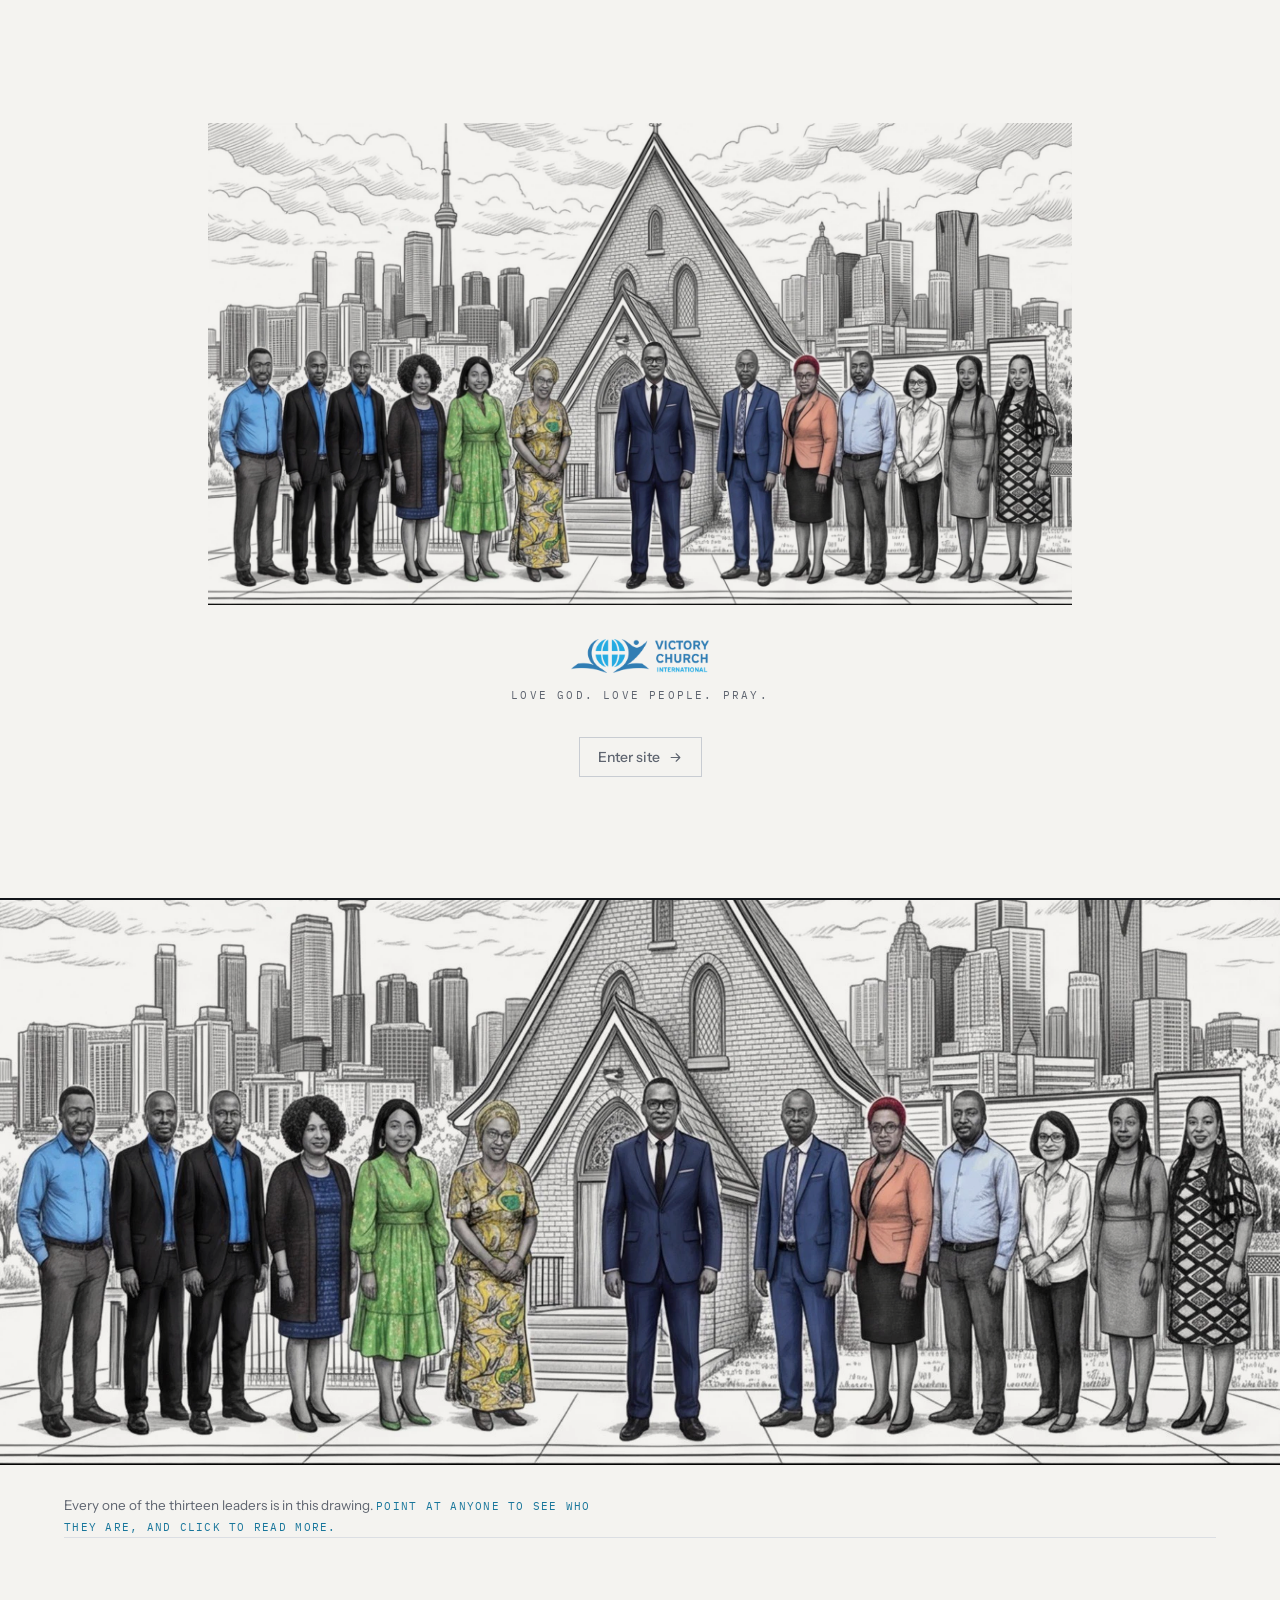
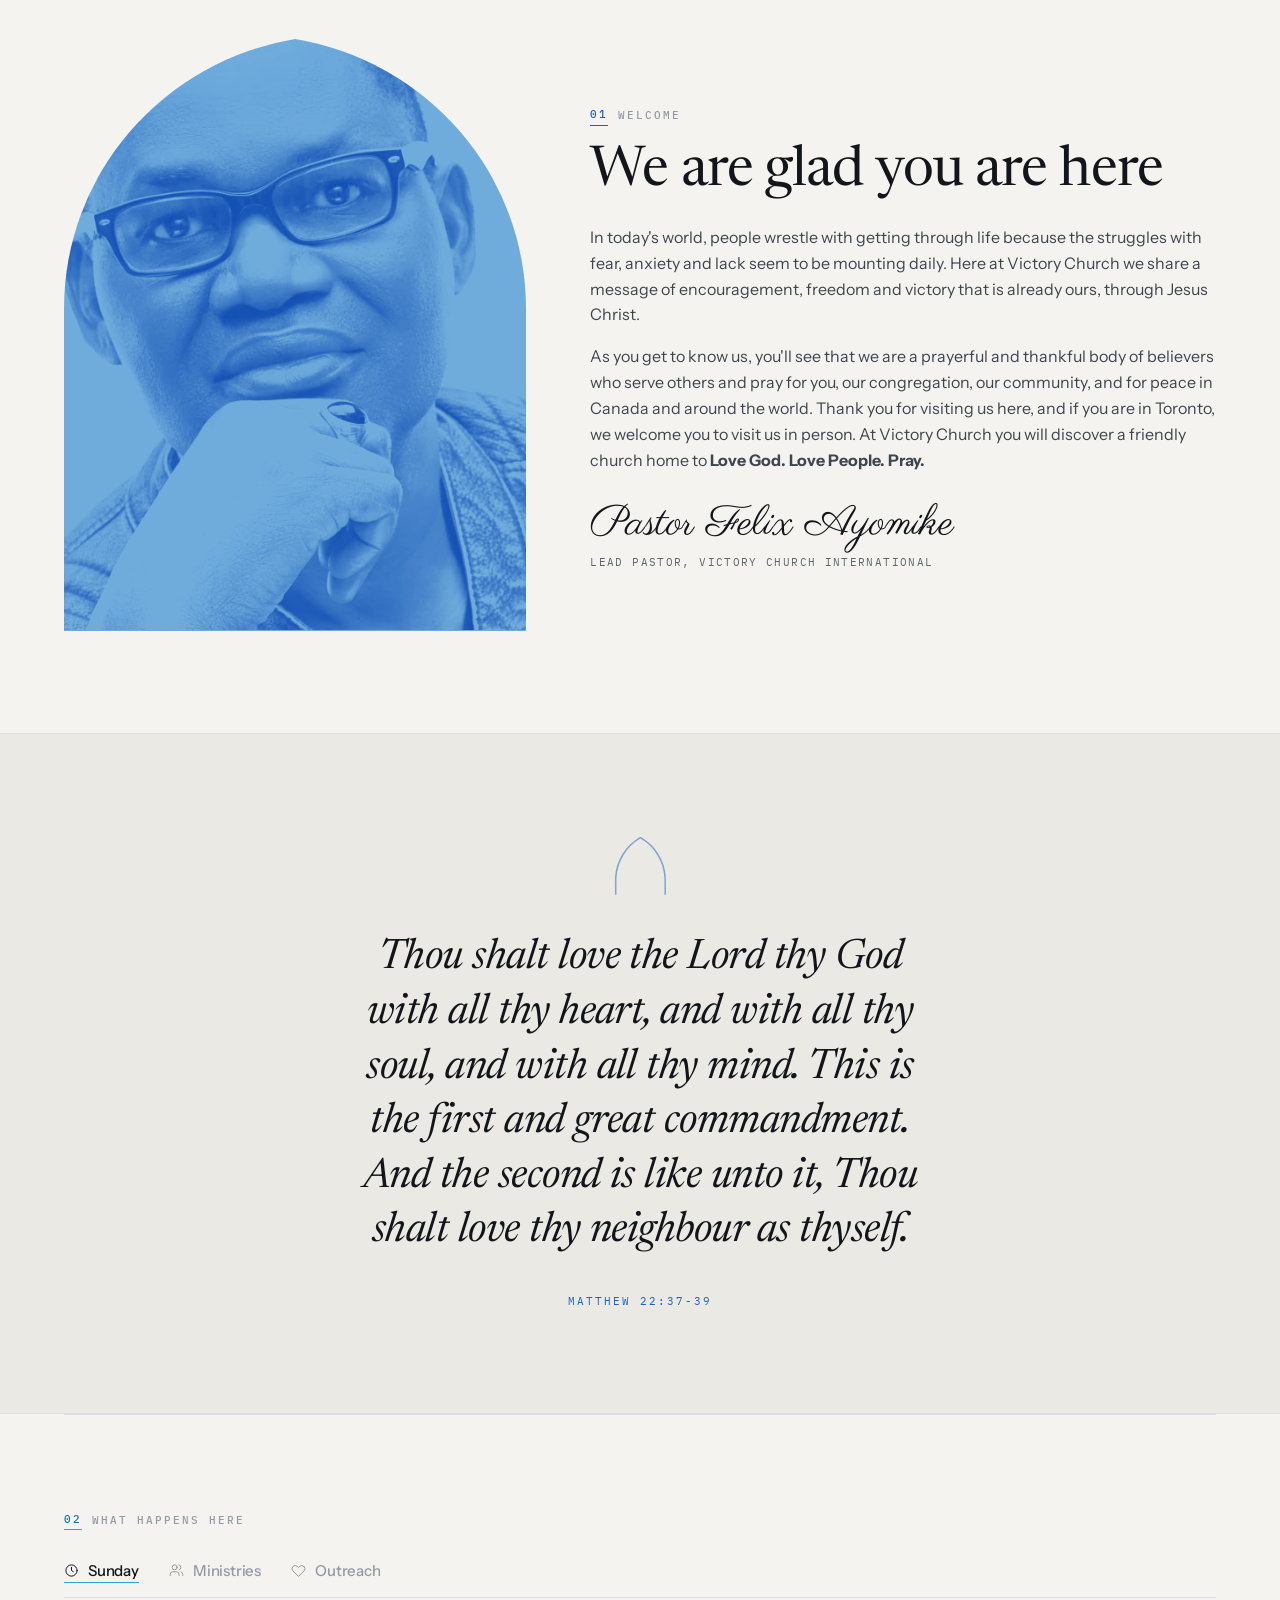
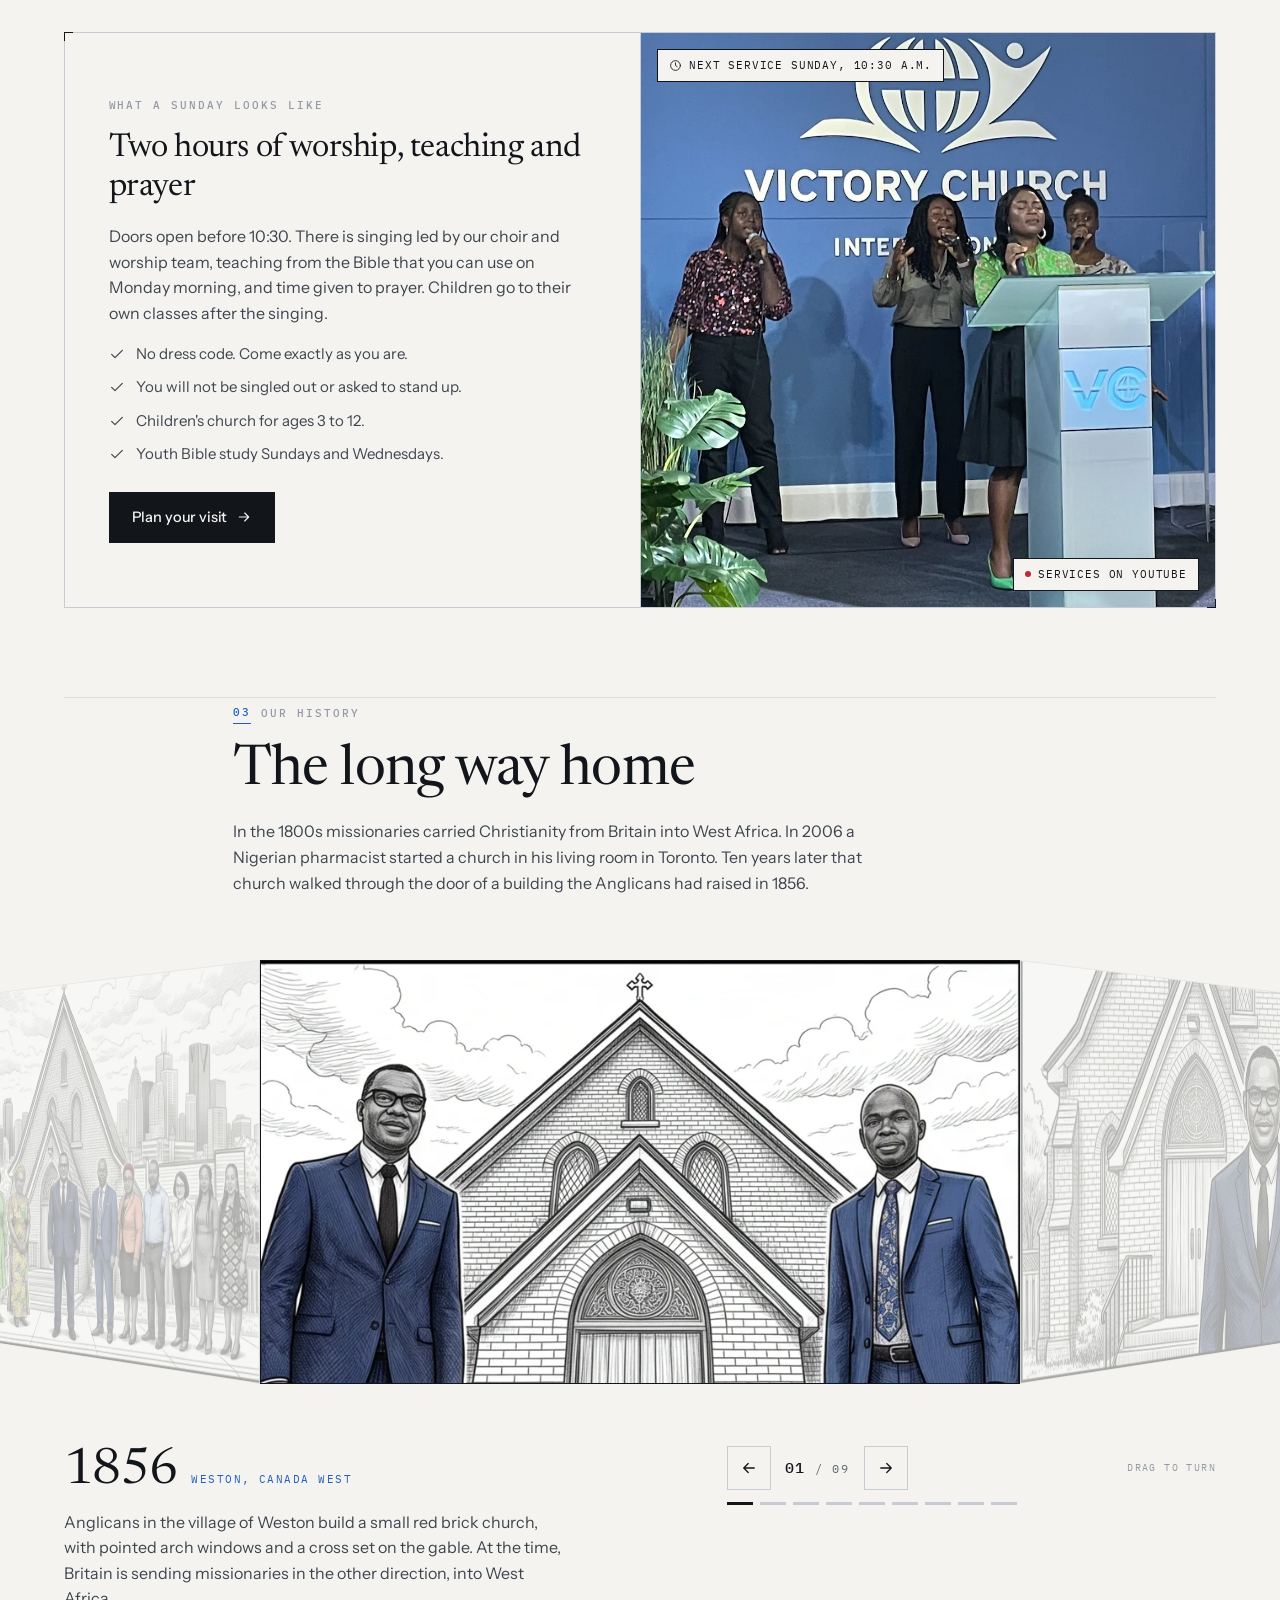
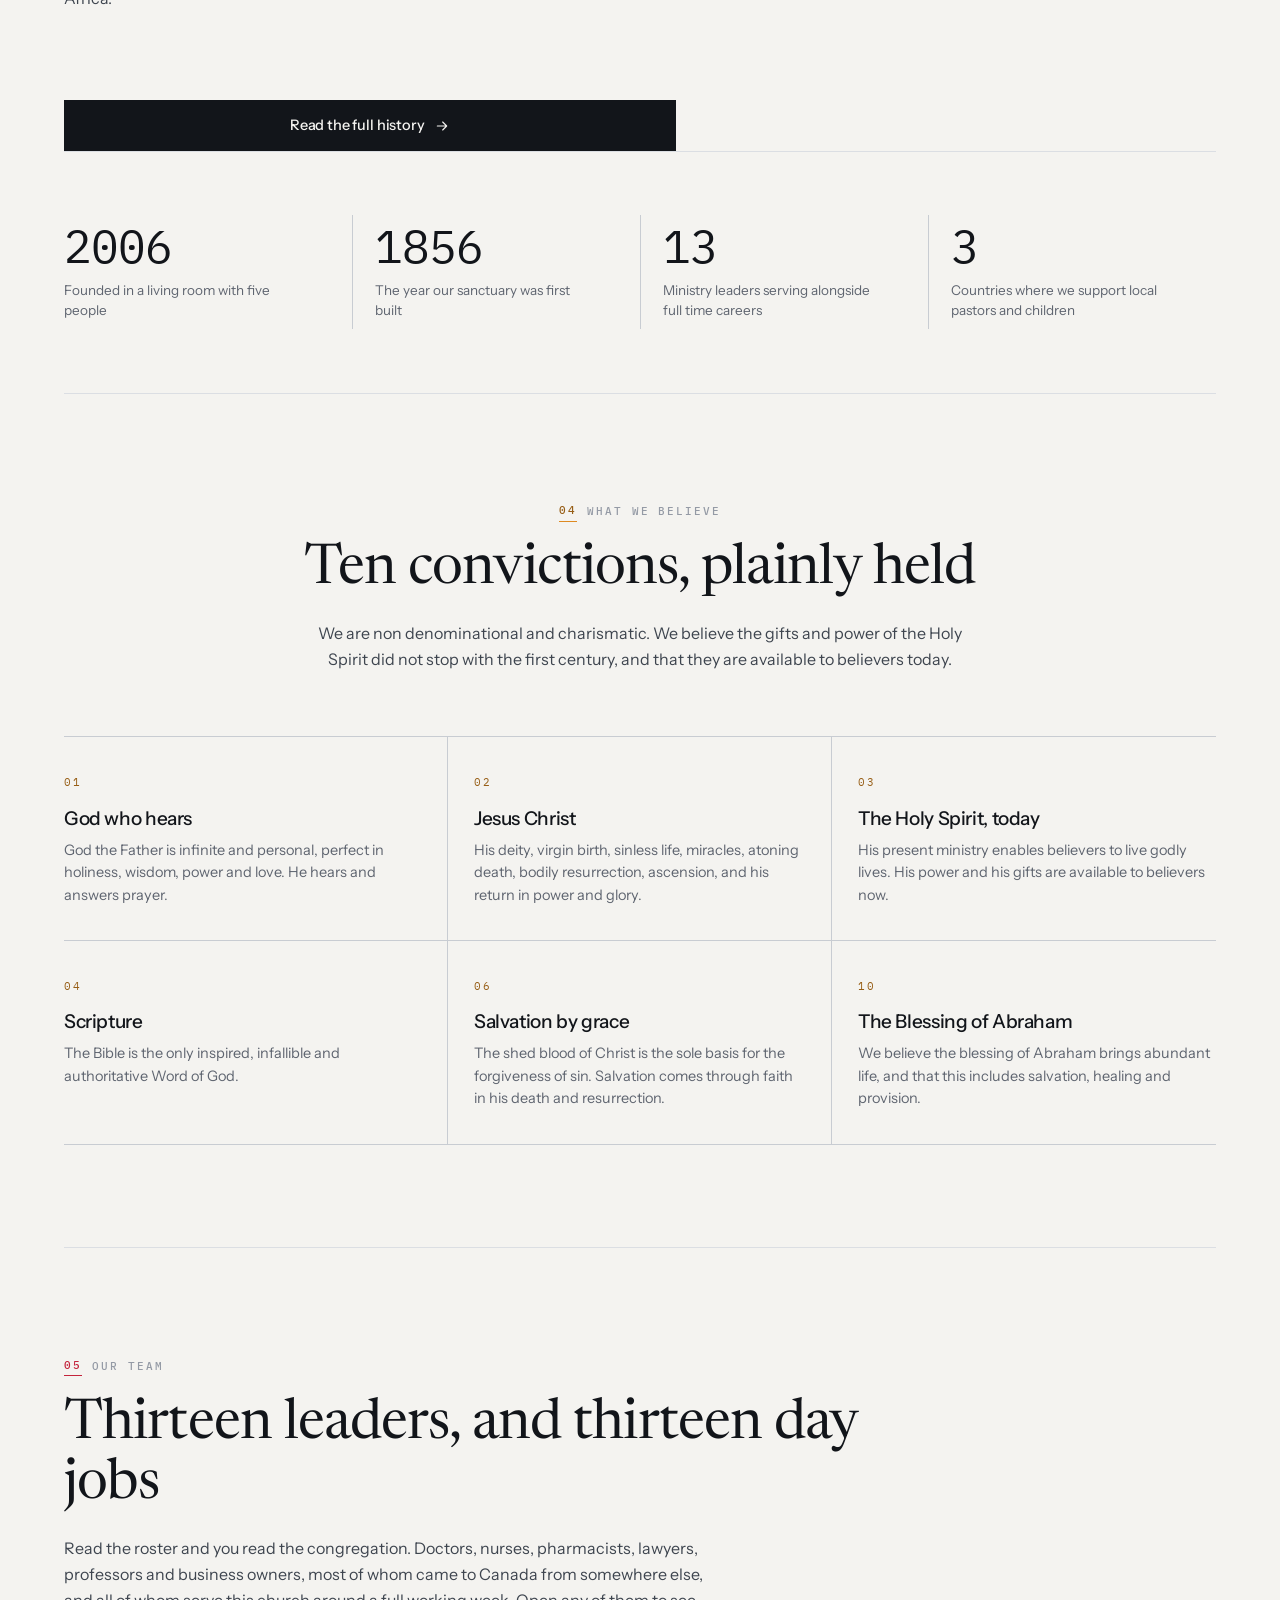
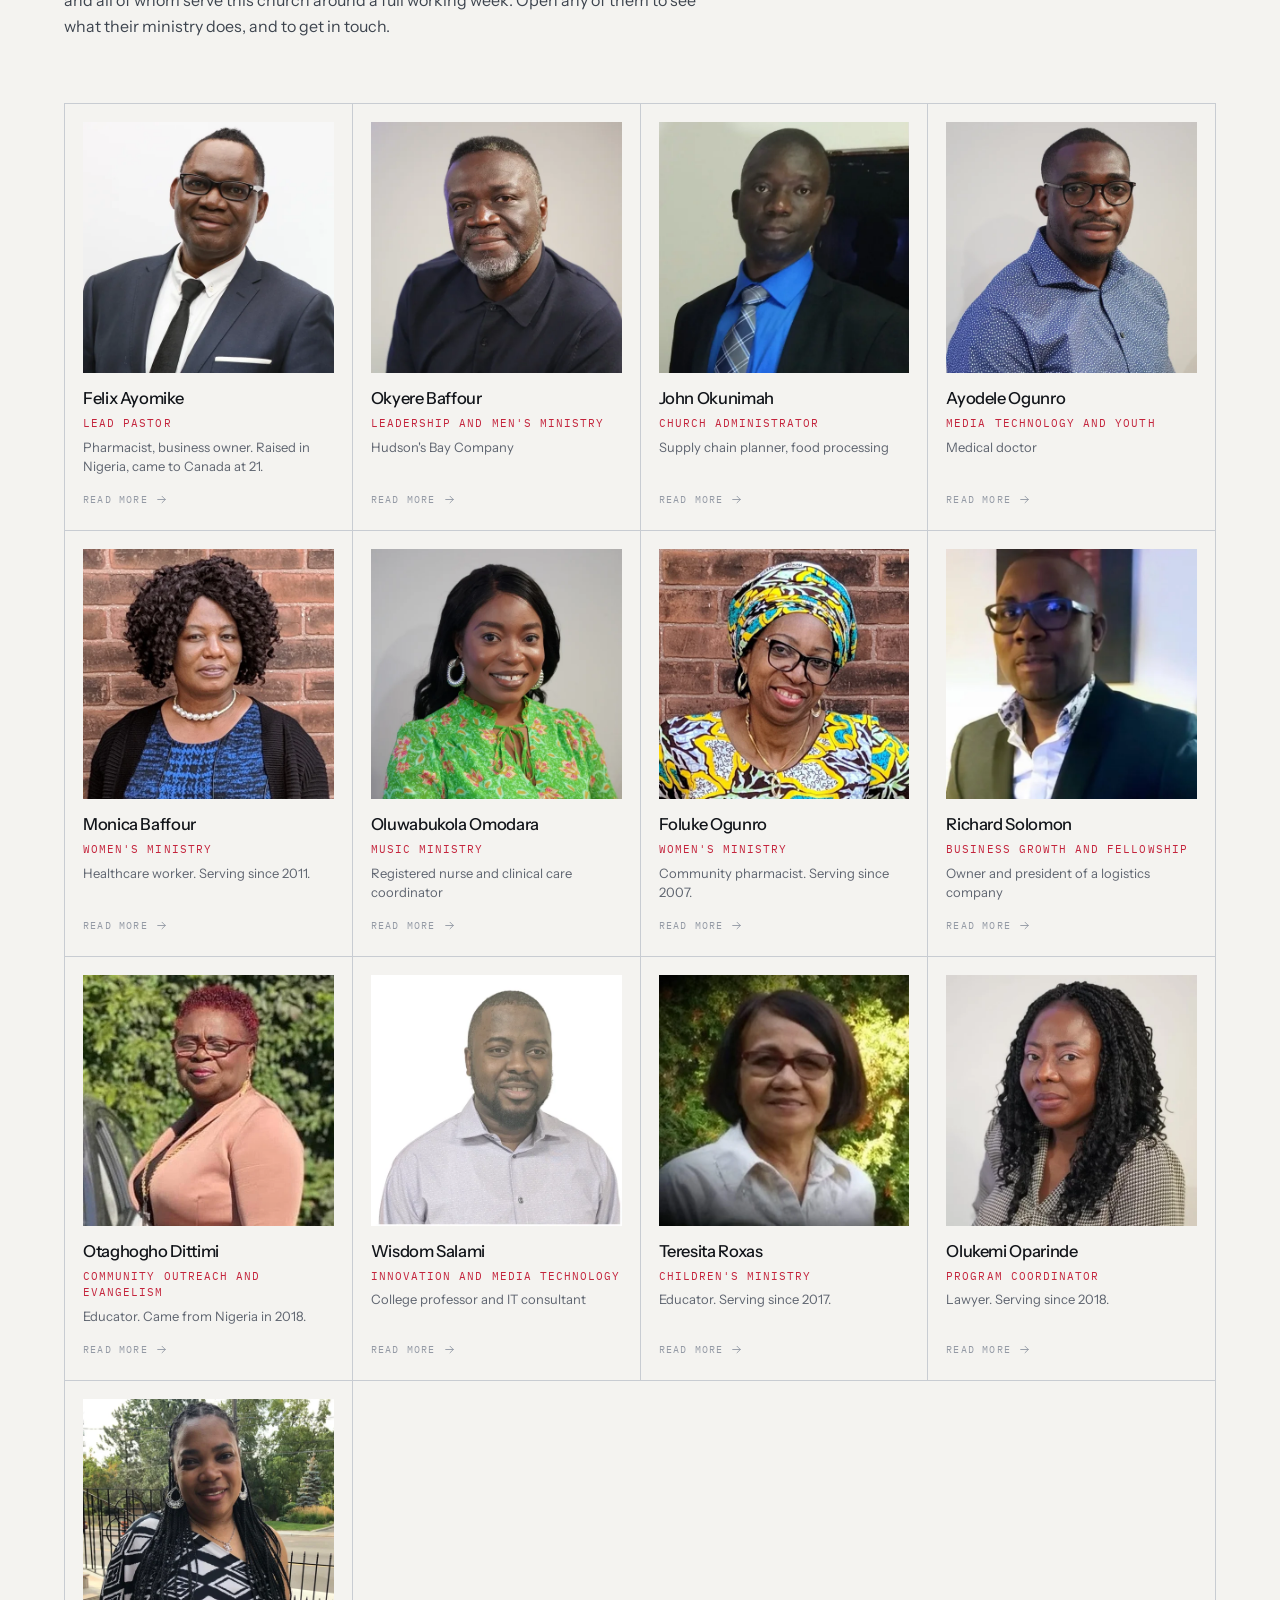
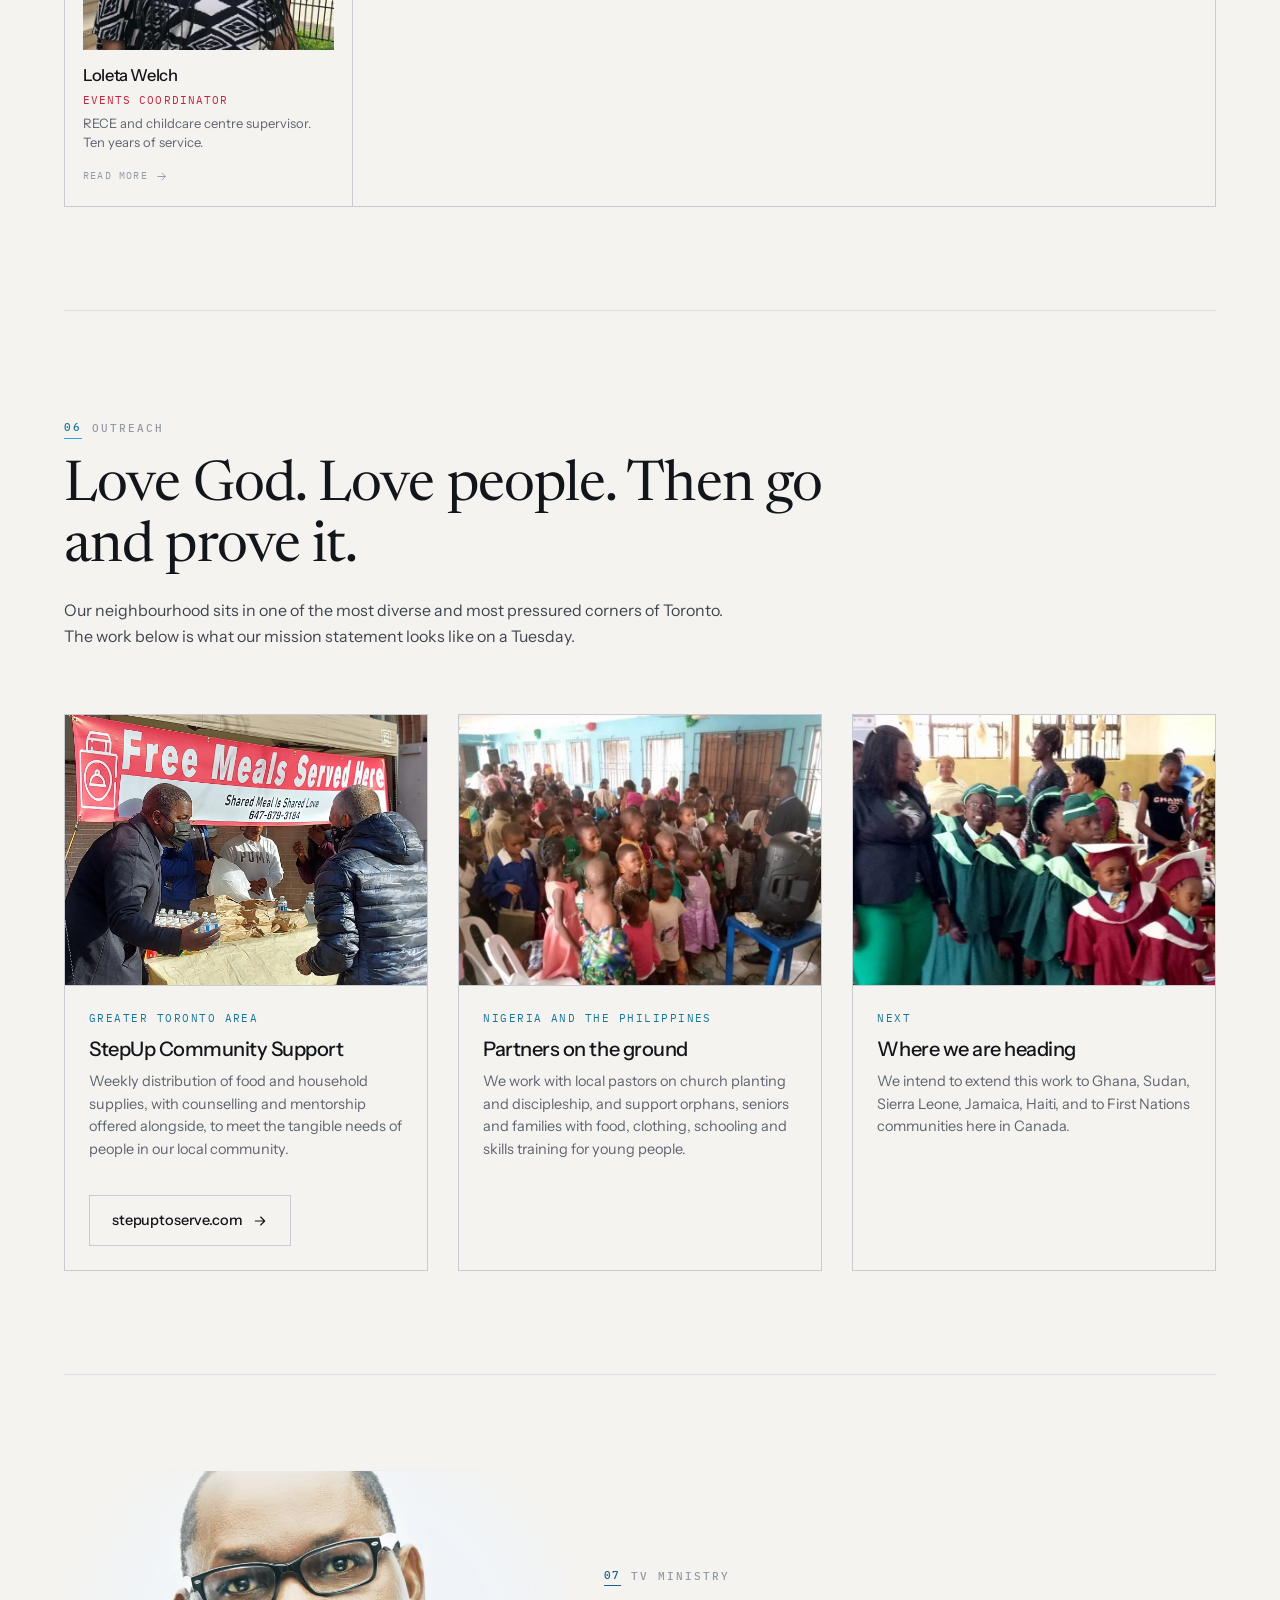
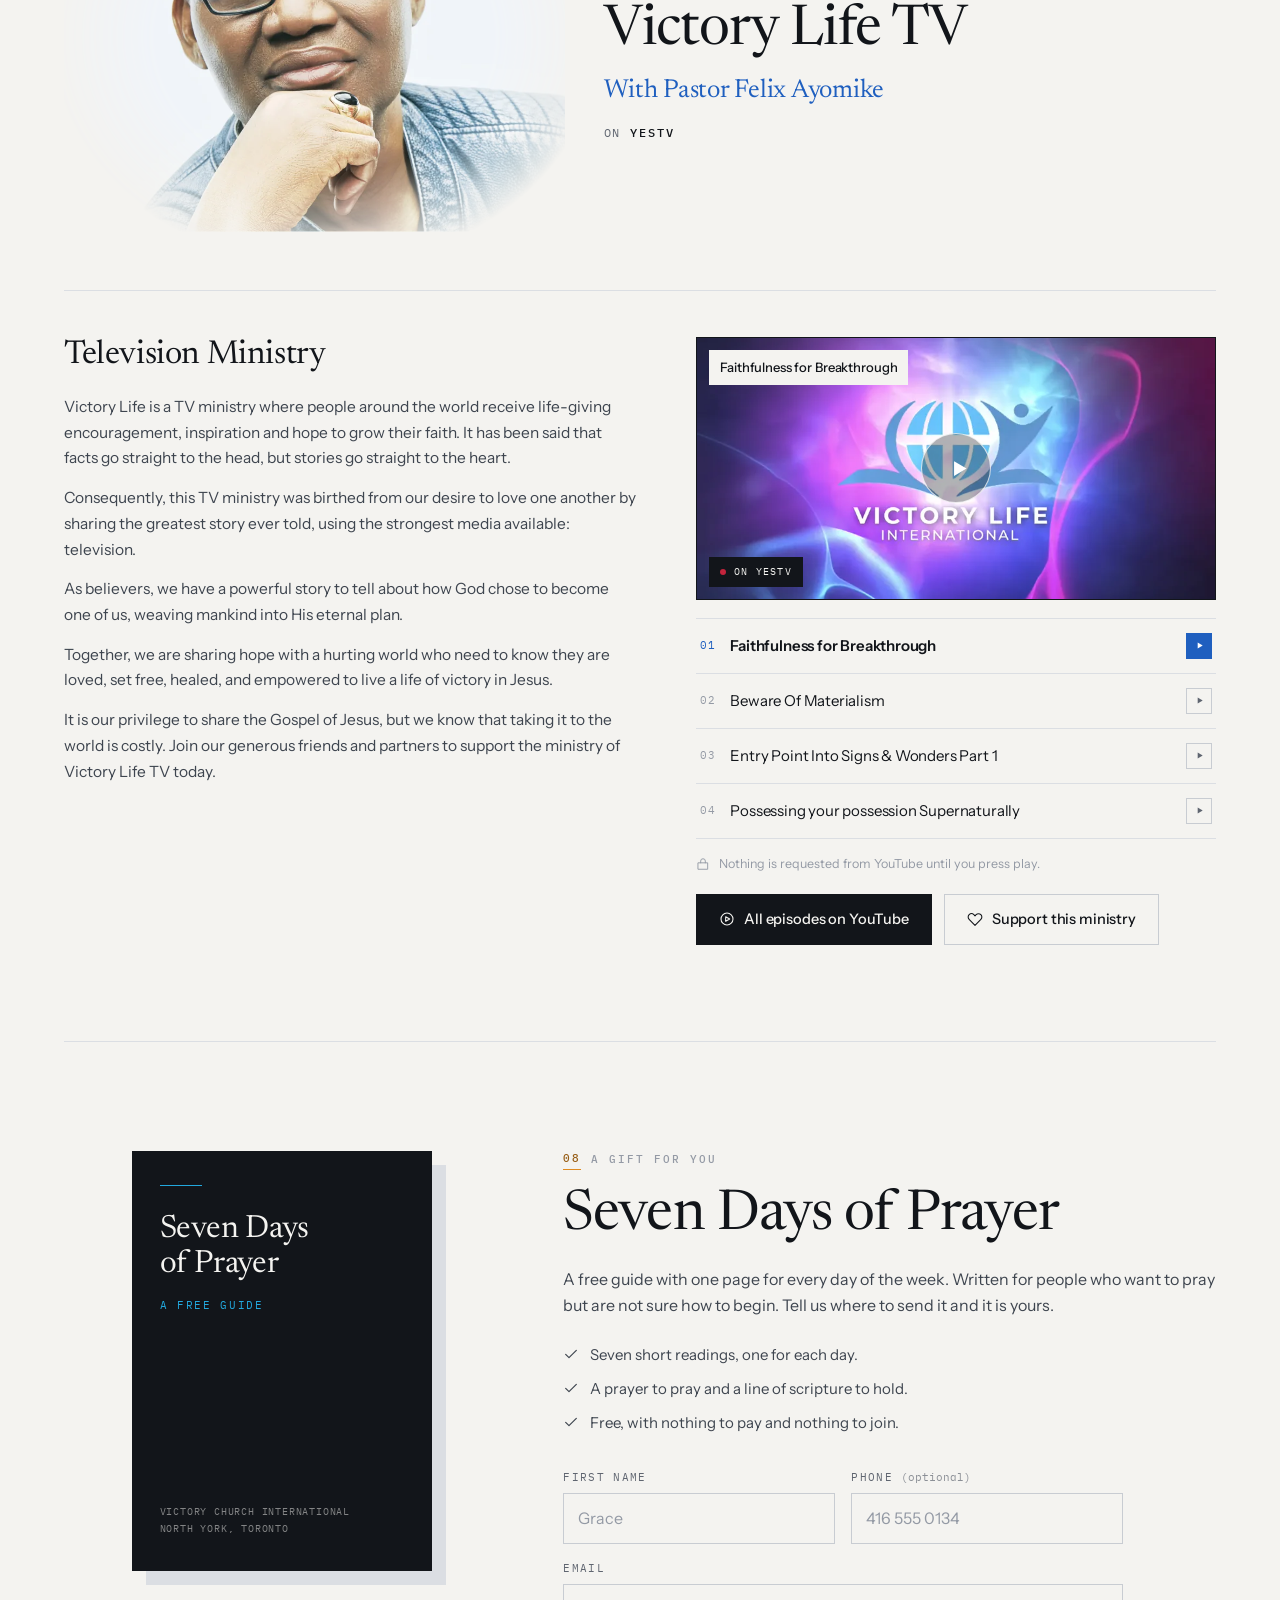
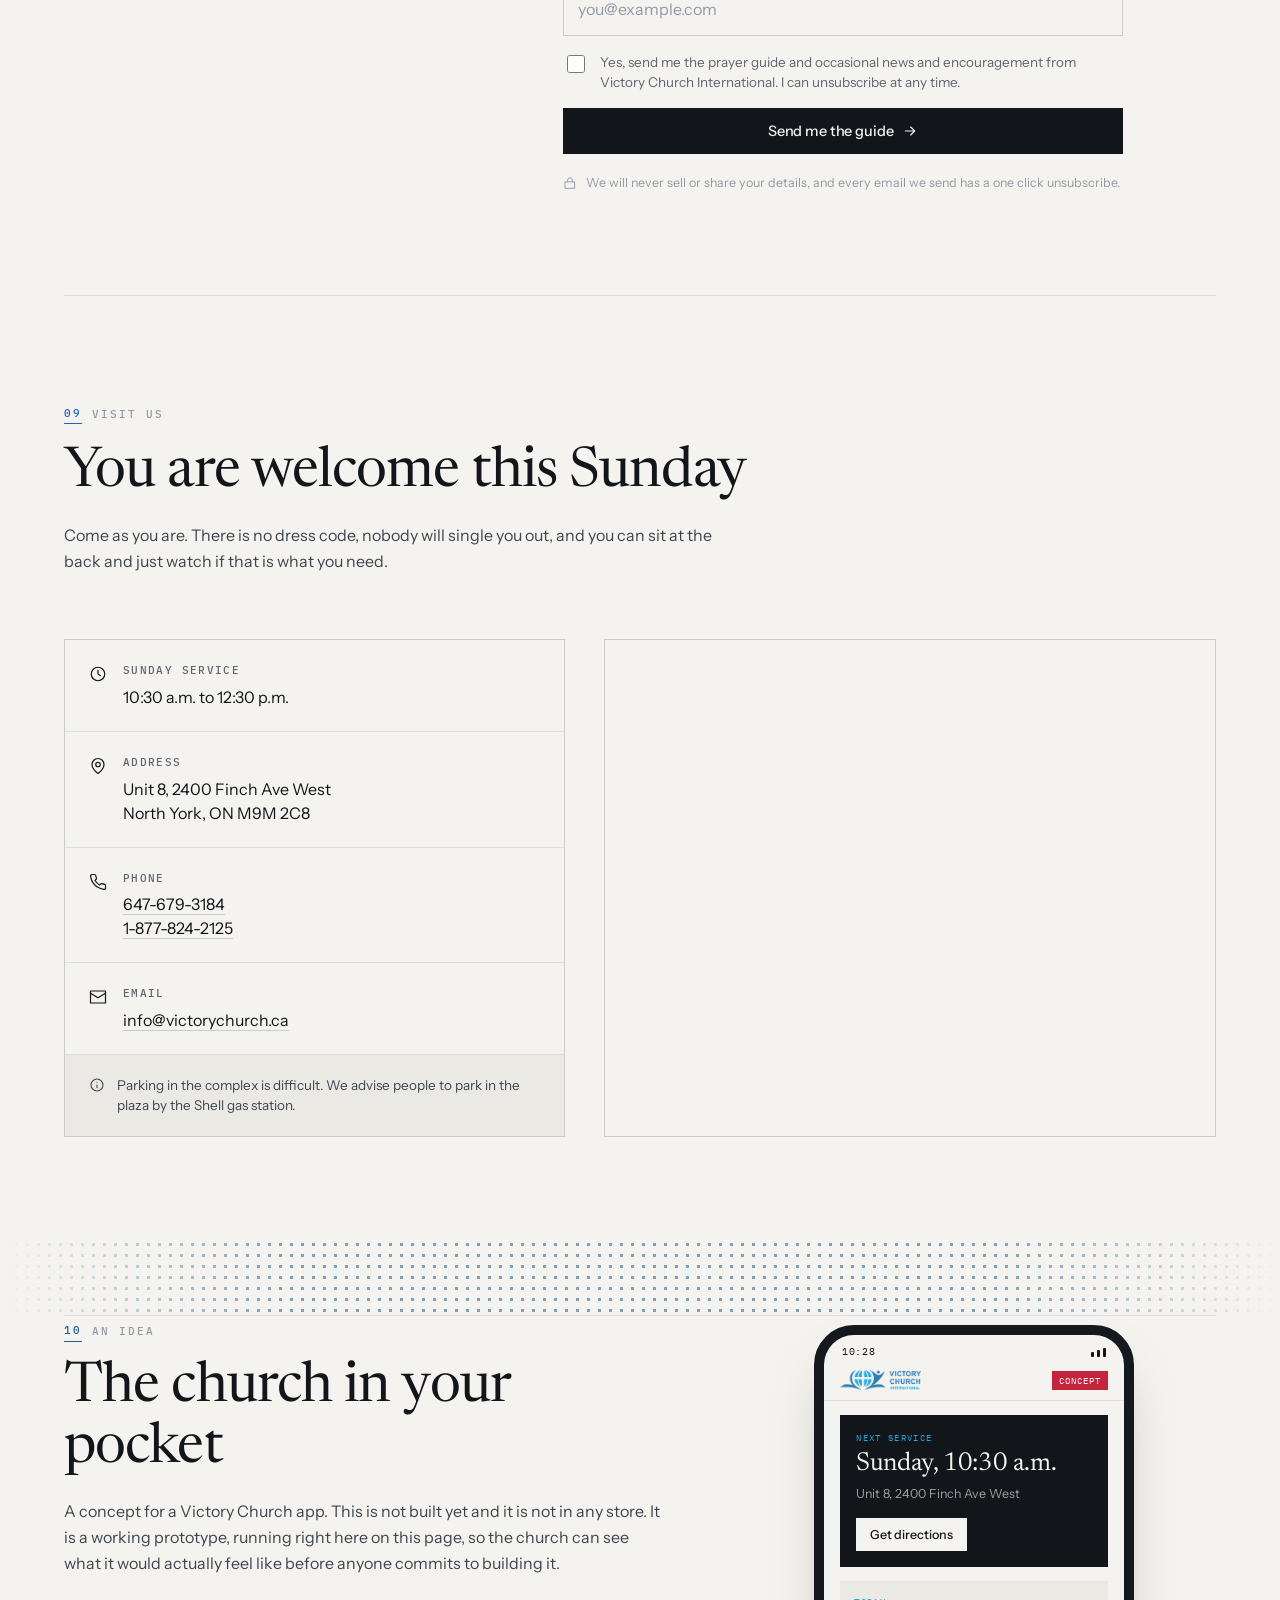
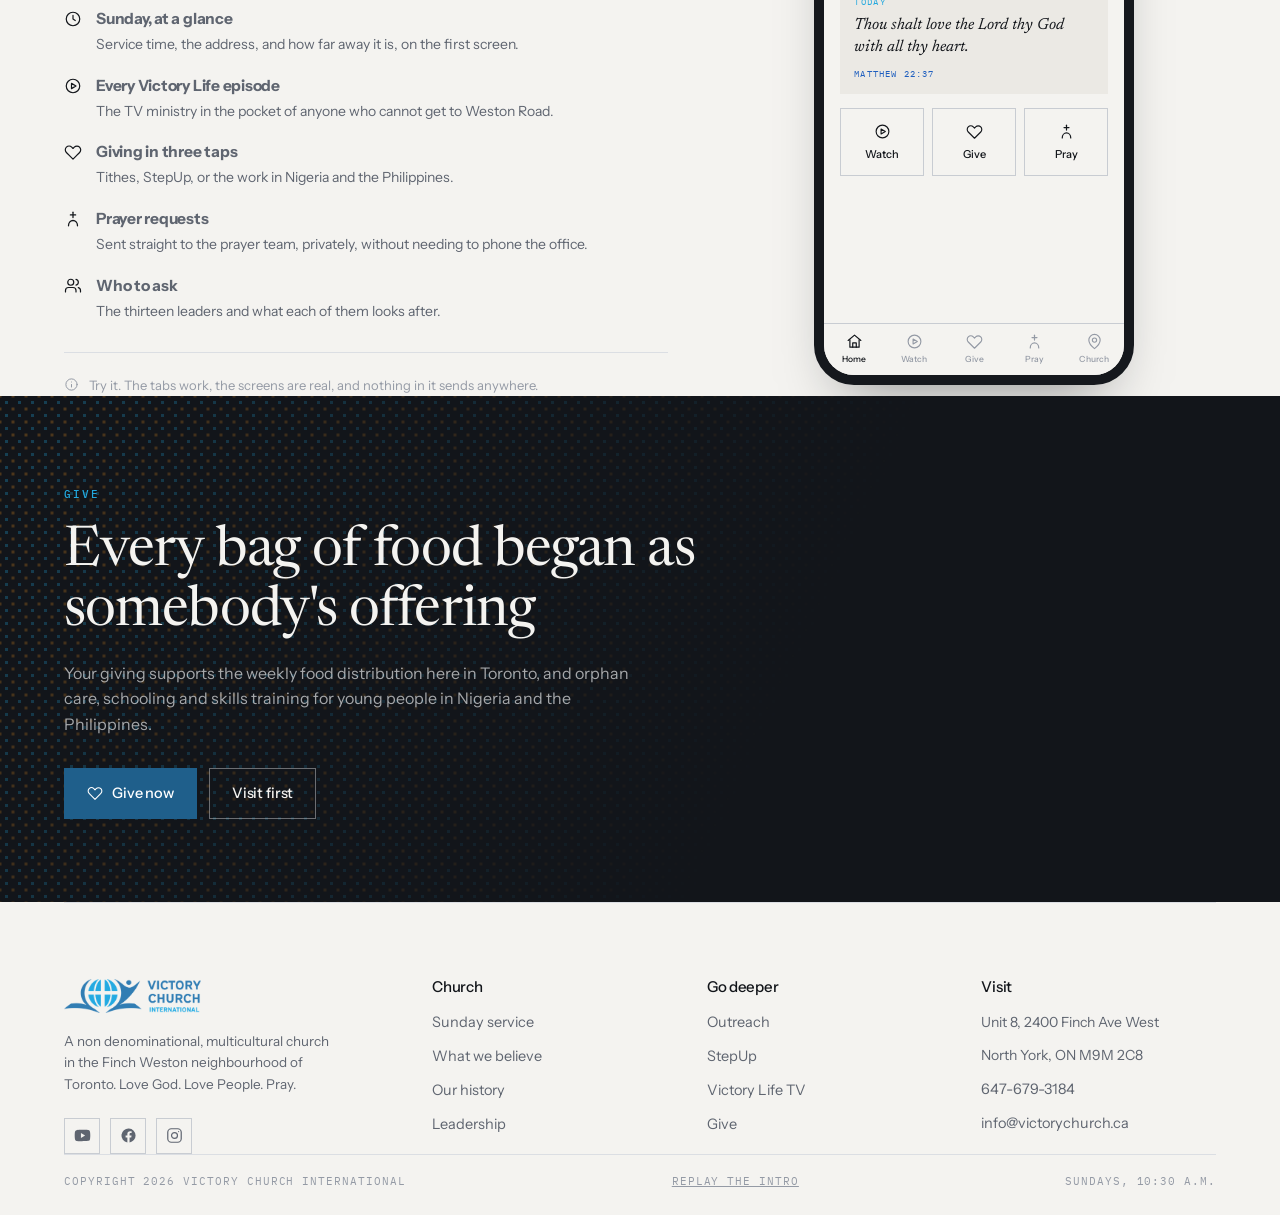
==== index.html @ b882f135 "Deploy config, and 273 KB off the first load vercel.json and DEPLOY.md, matching the arrangement the" ====
<!doctype html>
<html lang="en">
<head>
<meta charset="utf-8">
<meta name="viewport" content="width=device-width,initial-scale=1">
<title>Victory Church International | North York, Toronto</title>
<meta name="description" content="A non denominational multicultural church in North York, Toronto. Founded in 2006 with five people. Sundays 10:30 a.m. Love God. Love People. Pray.">
<link rel="icon" href="assets/img/favicon.png">
<meta property="og:title" content="Victory Church International">
<meta property="og:description" content="Love God. Love People. Pray. Sundays 10:30 a.m. in North York, Toronto.">
<meta property="og:image" content="assets/img/scenes/hero-wide.webp">
<meta property="og:type" content="website">
<meta name="theme-color" content="#F2F3F5">
<link rel="preconnect" href="https://fonts.googleapis.com">
<link rel="preconnect" href="https://fonts.gstatic.com" crossorigin>
<link href="https://fonts.googleapis.com/css2?family=Instrument+Sans:wght@400;500;600&family=IBM+Plex+Mono:wght@400;500&family=Newsreader:ital,opsz,wght@0,6..72,400;1,6..72,400&family=Parisienne&display=swap" rel="stylesheet">
<link rel="stylesheet" href="assets/css/main.css?v=43">
</head>
<body>

<!-- icon sprite -->
<svg width="0" height="0" style="position:absolute" aria-hidden="true" focusable="false"><defs>
<symbol id="i-clock" viewBox="0 0 24 24" fill="none" stroke="currentColor" stroke-width="1.6" stroke-linecap="round" stroke-linejoin="round"><circle cx="12" cy="12" r="9"/><path d="M12 7v5l3 2"/></symbol>
<symbol id="i-pin" viewBox="0 0 24 24" fill="none" stroke="currentColor" stroke-width="1.6" stroke-linecap="round" stroke-linejoin="round"><path d="M20 10c0 6-8 12-8 12s-8-6-8-12a8 8 0 0 1 16 0Z"/><circle cx="12" cy="10" r="3"/></symbol>
<symbol id="i-phone" viewBox="0 0 24 24" fill="none" stroke="currentColor" stroke-width="1.6" stroke-linecap="round" stroke-linejoin="round"><path d="M22 16.9v3a2 2 0 0 1-2.2 2 19.8 19.8 0 0 1-8.6-3.1 19.5 19.5 0 0 1-6-6A19.8 19.8 0 0 1 2.1 4.2 2 2 0 0 1 4.1 2h3a2 2 0 0 1 2 1.7c.1 1 .4 1.9.7 2.8a2 2 0 0 1-.5 2.1L8.1 9.9a16 16 0 0 0 6 6l1.3-1.2a2 2 0 0 1 2.1-.5c.9.3 1.8.6 2.8.7a2 2 0 0 1 1.7 2Z"/></symbol>
<symbol id="i-mail" viewBox="0 0 24 24" fill="none" stroke="currentColor" stroke-width="1.6" stroke-linecap="round" stroke-linejoin="round"><rect x="2" y="4" width="20" height="16"/><path d="m2 7 10 6 10-6"/></symbol>
<symbol id="i-check" viewBox="0 0 24 24" fill="none" stroke="currentColor" stroke-width="1.8" stroke-linecap="round" stroke-linejoin="round"><path d="m4 12.5 5 5L20 6.5"/></symbol>
<symbol id="i-play" viewBox="0 0 24 24" fill="none" stroke="currentColor" stroke-width="1.6" stroke-linecap="round" stroke-linejoin="round"><circle cx="12" cy="12" r="9"/><path d="M10 8.5 16 12l-6 3.5Z"/></symbol>
<symbol id="i-arrow" viewBox="0 0 24 24" fill="none" stroke="currentColor" stroke-width="1.7" stroke-linecap="round" stroke-linejoin="round"><path d="M5 12h14M13 6l6 6-6 6"/></symbol>
<symbol id="i-users" viewBox="0 0 24 24" fill="none" stroke="currentColor" stroke-width="1.6" stroke-linecap="round" stroke-linejoin="round"><path d="M16 20v-2a4 4 0 0 0-4-4H6a4 4 0 0 0-4 4v2"/><circle cx="9" cy="7" r="4"/><path d="M22 20v-2a4 4 0 0 0-3-3.9"/><path d="M16 3.1a4 4 0 0 1 0 7.8"/></symbol>
<symbol id="i-book" viewBox="0 0 24 24" fill="none" stroke="currentColor" stroke-width="1.6" stroke-linecap="round" stroke-linejoin="round"><path d="M4 19.5A2.5 2.5 0 0 1 6.5 17H20"/><path d="M6.5 2H20v20H6.5A2.5 2.5 0 0 1 4 19.5v-15A2.5 2.5 0 0 1 6.5 2Z"/></symbol>
<symbol id="i-tv" viewBox="0 0 24 24" fill="none" stroke="currentColor" stroke-width="1.6" stroke-linecap="round" stroke-linejoin="round"><rect x="2" y="7" width="20" height="14"/><path d="m7 3 5 4 5-4"/></symbol>
<symbol id="i-heart" viewBox="0 0 24 24" fill="none" stroke="currentColor" stroke-width="1.6" stroke-linecap="round" stroke-linejoin="round"><path d="M20.8 5.6a5 5 0 0 0-7.1 0L12 7.3l-1.7-1.7a5 5 0 1 0-7.1 7.1l8.8 8.8 8.8-8.8a5 5 0 0 0 0-7.1Z"/></symbol>
<symbol id="i-info" viewBox="0 0 24 24" fill="none" stroke="currentColor" stroke-width="1.6" stroke-linecap="round" stroke-linejoin="round"><circle cx="12" cy="12" r="9"/><path d="M12 16v-4M12 8h.01"/></symbol>
<symbol id="i-yt" viewBox="0 0 24 24" fill="currentColor" stroke="none"><path d="M23 12s0-3.8-.5-5.6a2.9 2.9 0 0 0-2-2C18.7 4 12 4 12 4s-6.7 0-8.5.5a2.9 2.9 0 0 0-2 2C1 8.2 1 12 1 12s0 3.8.5 5.6a2.9 2.9 0 0 0 2 2C5.3 20 12 20 12 20s6.7 0 8.5-.5a2.9 2.9 0 0 0 2-2C23 15.8 23 12 23 12ZM9.8 15.4V8.6l5.9 3.4Z"/></symbol>
<symbol id="i-fb" viewBox="0 0 24 24" fill="currentColor" stroke="none"><path d="M22 12a10 10 0 1 0-11.6 9.9v-7H7.9V12h2.5V9.8c0-2.5 1.5-3.9 3.8-3.9 1.1 0 2.2.2 2.2.2v2.5h-1.3c-1.2 0-1.6.8-1.6 1.6V12h2.8l-.4 2.9h-2.4v7A10 10 0 0 0 22 12Z"/></symbol>
<symbol id="i-x" viewBox="0 0 24 24" fill="none" stroke="currentColor" stroke-width="1.7" stroke-linecap="round"><path d="M18 6 6 18M6 6l12 12"/></symbol>
<symbol id="i-lock" viewBox="0 0 24 24" fill="none" stroke="currentColor" stroke-width="1.6" stroke-linecap="round" stroke-linejoin="round"><rect x="4" y="10" width="16" height="11"/><path d="M8 10V7a4 4 0 0 1 8 0v3"/></symbol>
<symbol id="i-gift" viewBox="0 0 24 24" fill="none" stroke="currentColor" stroke-width="1.6" stroke-linecap="round" stroke-linejoin="round"><path d="M20 12v9H4v-9M2 8h20v4H2zM12 21V8M12 8H7.5a2.5 2.5 0 1 1 0-5C11 3 12 8 12 8ZM12 8h4.5a2.5 2.5 0 1 0 0-5C13 3 12 8 12 8Z"/></symbol>
<symbol id="i-ig" viewBox="0 0 24 24" fill="none" stroke="currentColor" stroke-width="1.7" stroke-linecap="round" stroke-linejoin="round"><rect x="2.5" y="2.5" width="19" height="19" rx="5"/><circle cx="12" cy="12" r="4.2"/><path d="M17.8 6.4h.01"/></symbol>
<symbol id="i-home" viewBox="0 0 24 24" fill="none" stroke="currentColor" stroke-width="1.7" stroke-linecap="round" stroke-linejoin="round"><path d="M3 10.5 12 3l9 7.5"/><path d="M5.5 9.5V20h13V9.5"/><path d="M9.5 20v-6h5v6"/></symbol>
<symbol id="i-pray" viewBox="0 0 24 24" fill="none" stroke="currentColor" stroke-width="1.7" stroke-linecap="round" stroke-linejoin="round"><path d="M12 3v7"/><path d="M8.5 6.5h7"/><path d="M6 21c0-4 2.7-7 6-7s6 3 6 7"/></symbol>
</defs></svg>

<!-- ============ intro ============ -->
<div id="loader" role="status" aria-live="polite" aria-label="Victory Church International">
  <div class="ld-in">
    <div class="ld-art" data-ld-art>
      <img class="is-drawing" src="assets/img/scenes/hero-wide.webp" srcset="assets/img/scenes/hero-wide-900.webp 900w, assets/img/scenes/hero-wide.webp 1818w" sizes="100vw" alt="" width="1818" height="1008">
    </div>
    <div class="ld-foot">
      <img class="ld-mark" src="assets/img/logo.png" alt="Victory Church International" width="740" height="183">
      <p class="ld-say">Love God. Love People. Pray.</p>
    </div>
    <button class="ld-enter" data-ld-skip type="button">Enter site <svg><use href="#i-arrow"/></svg></button>
  </div>
  <div class="ld-track"><div class="ld-fill" data-ld-fill></div></div>
</div>

<!-- ============ header ============ -->
<header class="hdr">
  <div class="wrap">
    <div class="hdr-in">
      <a class="brand" href="index.html" aria-label="Victory Church International, home">
        <img src="assets/img/logo.png" alt="Victory Church International" width="740" height="183">
      </a>
      <nav class="nav" aria-label="Primary">
        <a href="#sunday">Sunday</a>
        <a href="history.html">Our History</a>
        <a href="#beliefs">Beliefs</a>
        <a href="#team">Leadership</a>
        <a href="#outreach">Outreach</a>
        <a href="#tv">TV</a>
        <a href="#guide">Free guide</a>
        <a href="#visit">Visit</a>
      </nav>
      <a class="btn btn-primary hdr-cta" href="#visit">Plan your visit</a>
      <button class="burger" type="button" aria-expanded="false" aria-controls="mnav" aria-label="Menu">
        <span></span><span></span><span></span>
      </button>
    </div>
    <div class="mnav" id="mnav">
      <div class="mnav-in">
        <a href="#sunday">Sunday</a>
        <a href="history.html">Our History</a>
        <a href="#beliefs">Beliefs</a>
        <a href="#team">Leadership</a>
        <a href="#outreach">Outreach</a>
        <a href="#tv">TV</a>
        <a href="#guide">Free guide</a>
        <a href="#visit">Visit</a>
        <a class="btn btn-primary" href="#visit">Plan your visit</a>
      </div>
    </div>
  </div>
</header>

<main>

<!-- ============ hero ============ -->
<section class="hero">
  <div class="wrap">
    <div class="hero-top">
      <span class="eyebrow"><i class="num">Est. 2006</i> Non denominational and multicultural</span>
      <span class="eyebrow">North York, Toronto</span>
    </div>
    <h1 class="h-xl rv">Love God.<br>Love People. <em>Pray.</em></h1>
    <p class="lede rv">We began in 2006 with five people in a living room in Toronto. Today we are a
      congregation drawn from every nation, meeting in a sanctuary that has held worship since 1856.</p>
    <div class="hero-btns rv">
      <a class="btn btn-primary" href="#visit">Plan your visit <svg><use href="#i-arrow"/></svg></a>
      <a class="btn btn-ghost" href="https://www.youtube.com/channel/UCb4YFQl6l15EN2SBdt_mBlg" target="_blank" rel="noopener"><svg><use href="#i-play"/></svg> Watch a service</a>
    </div>
    <div class="hero-meta rv">
      <span><svg><use href="#i-clock"/></svg> Sundays, 10:30 a.m. to 12:30 p.m.</span>
      <span><svg><use href="#i-pin"/></svg> North York, Toronto</span>
      <span><svg><use href="#i-users"/></svg> Come as you are</span>
    </div>
  </div>

  <div class="hero-art" data-ink-reveal>
    <img class="is-drawing" src="assets/img/scenes/hero-wide.webp"
         alt="The congregation of Victory Church International standing before their church on Weston Road, with the Toronto skyline behind"
         width="1818" height="1008" fetchpriority="high">
    <!-- Each figure is one of the thirteen leaders, verified against their
         photographs one by one. Clicking opens that person's profile, which is
         the same panel the leadership grid uses, so there is one source of
         truth for what a profile says. -->
    <div class="hero-people">
      <button class="hero-spot is-edge-l" type="button" style="--x:6.8%"
              data-person="okyere-baffour" aria-haspopup="dialog"
              aria-label="Okyere Baffour, Leadership and Men's Ministry">
        <span class="hero-tag"><b>Okyere Baffour</b><i>Leadership and Men's Ministry</i></span>
      </button>
      <button class="hero-spot is-edge-l" type="button" style="--x:13.2%"
              data-person="john-okunimah" aria-haspopup="dialog"
              aria-label="John Okunimah, Church Administrator">
        <span class="hero-tag"><b>John Okunimah</b><i>Church Administrator</i></span>
      </button>
      <button class="hero-spot" type="button" style="--x:17.9%"
              data-person="ayodele-ogunro" aria-haspopup="dialog"
              aria-label="Ayodele Ogunro, Media Technology and Youth">
        <span class="hero-tag"><b>Ayodele Ogunro</b><i>Media Technology and Youth</i></span>
      </button>
      <button class="hero-spot" type="button" style="--x:24.9%"
              data-person="monica-baffour" aria-haspopup="dialog"
              aria-label="Monica Baffour, Women's Ministry">
        <span class="hero-tag"><b>Monica Baffour</b><i>Women's Ministry</i></span>
      </button>
      <button class="hero-spot" type="button" style="--x:31.6%"
              data-person="oluwabukola-omodara" aria-haspopup="dialog"
              aria-label="Oluwabukola Omodara, Music Ministry">
        <span class="hero-tag"><b>Oluwabukola Omodara</b><i>Music Ministry</i></span>
      </button>
      <button class="hero-spot" type="button" style="--x:38.6%"
              data-person="foluke-ogunro" aria-haspopup="dialog"
              aria-label="Foluke Ogunro, Women's Ministry">
        <span class="hero-tag"><b>Foluke Ogunro</b><i>Women's Ministry</i></span>
      </button>
      <button class="hero-spot" type="button" style="--x:51.6%"
              data-person="felix-ayomike" aria-haspopup="dialog"
              aria-label="Felix Ayomike, Lead Pastor">
        <span class="hero-tag"><b>Felix Ayomike</b><i>Lead Pastor</i></span>
      </button>
      <button class="hero-spot" type="button" style="--x:62.4%"
              data-person="richard-solomon" aria-haspopup="dialog"
              aria-label="Richard Solomon, Business Growth and Fellowship">
        <span class="hero-tag"><b>Richard Solomon</b><i>Business Growth and Fellowship</i></span>
      </button>
      <button class="hero-spot" type="button" style="--x:68.8%"
              data-person="otaghogho-dittimi" aria-haspopup="dialog"
              aria-label="Otaghogho Dittimi, Community Outreach and Evangelism">
        <span class="hero-tag"><b>Otaghogho Dittimi</b><i>Community Outreach and Evangelism</i></span>
      </button>
      <button class="hero-spot" type="button" style="--x:75.6%"
              data-person="wisdom-salami" aria-haspopup="dialog"
              aria-label="Wisdom Salami, Innovation and Media Technology">
        <span class="hero-tag"><b>Wisdom Salami</b><i>Innovation and Media Technology</i></span>
      </button>
      <button class="hero-spot" type="button" style="--x:81.4%"
              data-person="teresita-roxas" aria-haspopup="dialog"
              aria-label="Teresita Roxas, Children's Ministry">
        <span class="hero-tag"><b>Teresita Roxas</b><i>Children's Ministry</i></span>
      </button>
      <button class="hero-spot is-edge-r" type="button" style="--x:87.5%"
              data-person="olukemi-oparinde" aria-haspopup="dialog"
              aria-label="Olukemi Oparinde, Program Coordinator">
        <span class="hero-tag"><b>Olukemi Oparinde</b><i>Program Coordinator</i></span>
      </button>
      <button class="hero-spot is-edge-r" type="button" style="--x:93.6%"
              data-person="loleta-welch" aria-haspopup="dialog"
              aria-label="Loleta Welch, Events Coordinator">
        <span class="hero-tag"><b>Loleta Welch</b><i>Events Coordinator</i></span>
      </button>
    </div>
  </div>

  <div class="wrap">
    <p class="hero-note">Every one of the thirteen leaders is in this drawing.
      <span class="hero-note-hint">Point at anyone to see who they are, and click to read more.</span></p>
  </div>
</section>

<!-- ============ welcome ============ -->
<section class="sec sec-rule welcome" id="welcome">
  <div class="wrap welcome-grid">
    <figure class="welcome-art duo rv">
      <img src="assets/img/pastor-felix-wide.webp" alt="Pastor Felix Ayomike" loading="lazy" width="928" height="672">
    </figure>
    <div class="welcome-body rv">
      <span class="eyebrow"><i class="num">01</i> Welcome</span>
      <h2 class="h-lg">We are glad you are here</h2>
      <p class="lede">In today's world, people wrestle with getting through life because the
        struggles with fear, anxiety and lack seem to be mounting daily. Here at Victory Church
        we share a message of encouragement, freedom and victory that is already ours, through
        Jesus Christ.</p>
      <p class="lede">As you get to know us, you'll see that we are a prayerful and thankful body
        of believers who serve others and pray for you, our congregation, our community, and for
        peace in Canada and around the world. Thank you for visiting us here, and if you are in
        Toronto, we welcome you to visit us in person. At Victory Church you will discover a
        friendly church home to <b>Love God. Love People. Pray.</b></p>
      <p class="sig">Pastor Felix Ayomike</p>
      <p class="sig-role">Lead Pastor, Victory Church International</p>
    </div>
  </div>
</section>

<!-- ============ scripture ============ -->
<section class="verse" aria-label="Scripture">
  <div class="wrap">
    <svg class="verse-arch" viewBox="0 0 100 100" aria-hidden="true" preserveAspectRatio="xMidYMid meet">
      <path d="M8,98 L8,70 A84,84 0 0,1 50,1 A84,84 0 0,1 92,70 L92,98" />
    </svg>
    <blockquote class="verse-text rv">
      <p>Thou shalt love the Lord thy God with all thy heart, and with all thy soul,
        and with all thy mind. This is the first and great commandment. And the second
        is like unto it, Thou shalt love thy neighbour as thyself.</p>
      <cite>Matthew 22:37-39</cite>
    </blockquote>
  </div>
</section>

<!-- ============ tabbed frame ============ -->
<section class="frame-sec sec-rule" id="sunday">
  <div class="wrap">
    <div class="sec-head" style="margin-bottom:30px">
      <span class="eyebrow"><i class="num">02</i> What happens here</span>
    </div>
    <div class="tabs-wrap"><div class="tabs" role="tablist" data-tabs aria-label="What happens here">
      <button class="tab" role="tab" id="t-1" aria-controls="p-1" aria-selected="true"><svg><use href="#i-clock"/></svg> Sunday</button>
      <button class="tab" role="tab" id="t-2" aria-controls="p-2" aria-selected="false"><svg><use href="#i-users"/></svg> Ministries</button>
      <button class="tab" role="tab" id="t-3" aria-controls="p-3" aria-selected="false"><svg><use href="#i-heart"/></svg> Outreach</button>
    </div></div>

    <div class="frame rv">
      <div class="panel" role="tabpanel" id="p-1" aria-labelledby="t-1">
        <div class="panel-txt">
          <span class="eyebrow">What a Sunday looks like</span>
          <h3 class="h-md">Two hours of worship, teaching and prayer</h3>
          <p>Doors open before 10:30. There is singing led by our choir and worship team, teaching from
             the Bible that you can use on Monday morning, and time given to prayer. Children go to
             their own classes after the singing.</p>
          <ul class="facts">
            <li><svg><use href="#i-check"/></svg> No dress code. Come exactly as you are.</li>
            <li><svg><use href="#i-check"/></svg> You will not be singled out or asked to stand up.</li>
            <li><svg><use href="#i-check"/></svg> Children's church for ages 3 to 12.</li>
            <li><svg><use href="#i-check"/></svg> Youth Bible study Sundays and Wednesdays.</li>
          </ul>
          <a class="btn btn-primary" href="#visit">Plan your visit <svg><use href="#i-arrow"/></svg></a>
        </div>
        <div class="panel-media">
          <img src="assets/img/pulpit.webp" alt="The worship team leading singing at Victory Church" loading="lazy" width="1200" height="800">
          <span class="chip chip-tl"><svg><use href="#i-clock"/></svg> Next service Sunday, 10:30 a.m.</span>
          <span class="chip chip-br"><span class="dot"></span> Services on YouTube</span>
        </div>
      </div>

      <div class="panel flip" role="tabpanel" id="p-2" aria-labelledby="t-2" hidden>
        <div class="panel-txt">
          <span class="eyebrow">Ministries</span>
          <h3 class="h-md">A place for every part of the family</h3>
          <p>Our ministries are led by people who work full time as nurses, pharmacists, teachers,
             lawyers and engineers, and who give their evenings and weekends to this church.</p>
          <ul class="facts">
            <li><svg><use href="#i-check"/></svg> <b>Men's Ministry.</b> Purposeful friendship and accountability.</li>
            <li><svg><use href="#i-check"/></svg> <b>Women's Ministry.</b> Study, service and discipleship.</li>
            <li><svg><use href="#i-check"/></svg> <b>Youth.</b> Bible study, retreats, summer mission trips.</li>
            <li><svg><use href="#i-check"/></svg> <b>Children.</b> Ages 3 to 12, lessons, music and games.</li>
          </ul>
          <a class="btn btn-primary" href="#team">Meet the leaders <svg><use href="#i-arrow"/></svg></a>
        </div>
        <div class="panel-media"><img src="assets/img/choir.webp" alt="The Victory Church choir leading worship" loading="lazy" width="1200" height="676"></div>
      </div>

      <div class="panel" role="tabpanel" id="p-3" aria-labelledby="t-3" hidden>
        <div class="panel-txt">
          <span class="eyebrow">Outreach</span>
          <h3 class="h-md">StepUp, and partners in three countries</h3>
          <p>Every week volunteers pack and hand out food and household supplies across the Greater
             Toronto Area through StepUp Community Support. Overseas we work with pastors in Nigeria and
             the Philippines on orphan care, schooling and skills training for young people.</p>
          <ul class="facts">
            <li><svg><use href="#i-check"/></svg> Weekly food and supply distribution in the GTA.</li>
            <li><svg><use href="#i-check"/></svg> Counselling and mentorship alongside the food.</li>
            <li><svg><use href="#i-check"/></svg> Orphan, senior and family support abroad.</li>
            <li><svg><use href="#i-check"/></svg> Vocational and life skills training for youth.</li>
          </ul>
          <a class="btn btn-primary" href="#outreach">See the work <svg><use href="#i-arrow"/></svg></a>
        </div>
        <div class="panel-media"><img src="assets/img/stepup-meals.webp" alt="Free meals served at a StepUp distribution" loading="lazy" width="1200" height="904"></div>
      </div>

    </div>
  </div>
</section>

<!-- ============ the history, one turntable ============ -->
<section class="rot sec-rule" id="heritage">
  <div class="wrap rot-head">
    <span class="eyebrow"><i class="num">03</i> Our history</span>
    <h2 class="h-lg">The long way home</h2>
    <p class="lede">In the 1800s missionaries carried Christianity from Britain into West Africa.
      In 2006 a Nigerian pharmacist started a church in his living room in Toronto. Ten years
      later that church walked through the door of a building the Anglicans had raised in 1856.</p>
  </div>

  <div class="rot-stage" data-rot>
    <div class="rot-ring" data-ring>
        <figure class="rot-face is-on" data-face="0" style="--i:0">
          <img src="assets/img/scenes/s7-900.webp" srcset="assets/img/scenes/s7-900.webp 900w, assets/img/scenes/s7.webp 1826w"
               sizes="(max-width: 700px) 88vw, 760px" alt="The red brick church on Weston Road, with a cross set on the gable" width="1826" height="1016">
        </figure>
        <figure class="rot-face" data-face="1" style="--i:1">
          <img src="assets/img/scenes/s2-900.webp" srcset="assets/img/scenes/s2-900.webp 900w, assets/img/scenes/s2.webp 1826w"
               sizes="(max-width: 700px) 88vw, 760px" alt="Pastor Felix Ayomike standing before the church" width="1826" height="1016">
        </figure>
        <figure class="rot-face" data-face="2" style="--i:2">
          <img src="assets/img/scenes/s6-900.webp" srcset="assets/img/scenes/s6-900.webp 900w, assets/img/scenes/s6.webp 1826w"
               sizes="(max-width: 700px) 88vw, 760px" alt="Members of the congregation gathered on the steps outside" width="1826" height="1016">
        </figure>
        <figure class="rot-face" data-face="3" style="--i:3">
          <img src="assets/img/scenes/s4-900.webp" srcset="assets/img/scenes/s4-900.webp 900w, assets/img/scenes/s4.webp 1826w"
               sizes="(max-width: 700px) 88vw, 760px" alt="A man standing before the church, with the Toronto skyline behind" loading="lazy" width="1826" height="1016">
        </figure>
        <figure class="rot-face" data-face="4" style="--i:4">
          <img src="assets/img/scenes/s9-900.webp" srcset="assets/img/scenes/s9-900.webp 900w, assets/img/scenes/s9.webp 1826w"
               sizes="(max-width: 700px) 88vw, 760px" alt="The arched door of the 1856 church" loading="lazy" width="1826" height="1016">
        </figure>
        <figure class="rot-face" data-face="5" style="--i:5">
          <img src="assets/img/scenes/s3-900.webp" srcset="assets/img/scenes/s3-900.webp 900w, assets/img/scenes/s3.webp 1826w"
               sizes="(max-width: 700px) 88vw, 760px" alt="A member of the congregation outside the church" loading="lazy" width="1826" height="1016">
        </figure>
        <figure class="rot-face" data-face="6" style="--i:6">
          <img src="assets/img/scenes/s5-900.webp" srcset="assets/img/scenes/s5-900.webp 900w, assets/img/scenes/s5.webp 1826w"
               sizes="(max-width: 700px) 88vw, 760px" alt="A ministry leader outside the church" loading="lazy" width="1826" height="1016">
        </figure>
        <figure class="rot-face" data-face="7" style="--i:7">
          <img src="assets/img/scenes/s8-900.webp" srcset="assets/img/scenes/s8-900.webp 900w, assets/img/scenes/s8.webp 1826w"
               sizes="(max-width: 700px) 88vw, 760px" alt="Members of the congregation looking out over the Toronto skyline" loading="lazy" width="1826" height="1016">
        </figure>
        <figure class="rot-face" data-face="8" style="--i:8">
          <img src="assets/img/scenes/s1-900.webp" srcset="assets/img/scenes/s1-900.webp 900w, assets/img/scenes/s1.webp 1826w"
               sizes="(max-width: 700px) 88vw, 760px" alt="The congregation of Victory Church International outside their church" loading="lazy" width="1826" height="1016">
        </figure>
    </div>
  </div>

  <div class="wrap rot-below">
    <div class="rot-caps" role="region" aria-live="polite" aria-label="Scene description">
      <div class="rot-cap is-on" data-rcap="0">
        <div class="rot-when">
          <span class="rot-year">1856</span>
          <span class="rot-place">Weston, Canada West</span>
        </div>
        <p>Anglicans in the village of Weston build a small red brick church, with pointed arch windows and a cross set on the gable. At the time, Britain is sending missionaries in the other direction, into West Africa.</p>
      </div>
      <div class="rot-cap" data-rcap="1" aria-hidden="true">
        <div class="rot-when">
          <span class="rot-year">2006</span>
          <span class="rot-place">A living room in Toronto</span>
        </div>
        <p>Five people gather in the living room of Pastor Felix Ayomike, a licensed and ordained preacher who arrived in Canada at twenty one and works as a pharmacist.</p>
      </div>
      <div class="rot-cap" data-rcap="2" aria-hidden="true">
        <div class="rot-when">
          <span class="rot-year">2007</span>
          <span class="rot-place">2009 Lawrence Ave West</span>
        </div>
        <p>The fellowship outgrows the room, spends a season in a conference room at the Comfort Inn, then takes a worship centre of its own.</p>
      </div>
      <div class="rot-cap" data-rcap="3" aria-hidden="true">
        <div class="rot-when">
          <span class="rot-year">2016</span>
          <span class="rot-place">2125 Weston Road</span>
        </div>
        <p>The congregation acquires the church the Anglicans raised a hundred and sixty years earlier. The leadership describes it simply as divine provision.</p>
      </div>
      <div class="rot-cap" data-rcap="4" aria-hidden="true">
        <div class="rot-when">
          <span class="rot-year">The door</span>
          <span class="rot-place">Weston Road</span>
        </div>
        <p>The faith Britain sent into West Africa comes back through the door of a Canadian parish church, carried by the people it was sent to.</p>
      </div>
      <div class="rot-cap" data-rcap="5" aria-hidden="true">
        <div class="rot-when">
          <span class="rot-year">Every nation</span>
          <span class="rot-place">One room on a Sunday</span>
        </div>
        <p>Roots in Nigeria, Ghana, the Philippines and the Caribbean. There is no dress code and nobody will single you out.</p>
      </div>
      <div class="rot-cap" data-rcap="6" aria-hidden="true">
        <div class="rot-when">
          <span class="rot-year">Thirteen</span>
          <span class="rot-place">And thirteen day jobs</span>
        </div>
        <p>Nurses, pharmacists, doctors, lawyers and professors, all of whom serve this church around a full working week.</p>
      </div>
      <div class="rot-cap" data-rcap="7" aria-hidden="true">
        <div class="rot-when">
          <span class="rot-year">The city</span>
          <span class="rot-place">Greater Toronto Area</span>
        </div>
        <p>Food and household supplies handed out every week through StepUp Community Support, with counselling and mentorship offered alongside.</p>
      </div>
      <div class="rot-cap" data-rcap="8" aria-hidden="true">
        <div class="rot-when">
          <span class="rot-year">Today</span>
          <span class="rot-place">North York, Toronto</span>
        </div>
        <p>Victory Church International. Love God. Love People. Pray.</p>
      </div>
    </div>

    <div class="rot-nav">
      <button class="rot-arrow" type="button" data-prev aria-label="Previous scene">
        <svg viewBox="0 0 24 24" aria-hidden="true"><path d="M19 12H5M11 6l-6 6 6 6"/></svg>
      </button>
      <p class="rot-count" data-rcount><b>01</b> / 09</p>
      <button class="rot-arrow" type="button" data-next aria-label="Next scene">
        <svg viewBox="0 0 24 24" aria-hidden="true"><path d="M5 12h14M13 6l6 6-6 6"/></svg>
      </button>
      <div class="rot-dots"><button class="rot-dot is-on" type="button" data-dot="0" aria-label="Scene 1: 1856"></button><button class="rot-dot" type="button" data-dot="1" aria-label="Scene 2: 2006"></button><button class="rot-dot" type="button" data-dot="2" aria-label="Scene 3: 2007"></button><button class="rot-dot" type="button" data-dot="3" aria-label="Scene 4: 2016"></button><button class="rot-dot" type="button" data-dot="4" aria-label="Scene 5: The door"></button><button class="rot-dot" type="button" data-dot="5" aria-label="Scene 6: Every nation"></button><button class="rot-dot" type="button" data-dot="6" aria-label="Scene 7: Thirteen"></button><button class="rot-dot" type="button" data-dot="7" aria-label="Scene 8: The city"></button><button class="rot-dot" type="button" data-dot="8" aria-label="Scene 9: Today"></button></div>
      <p class="rot-hint">Drag to turn</p>
    </div>

    <a class="btn btn-primary rot-more" href="history.html">Read the full history <svg><use href="#i-arrow"/></svg></a>
  </div>
</section>

<!-- ============ stats ============ -->
<section class="sec sec-rule" style="padding-block:clamp(44px,5vw,68px)">
  <div class="wrap">
    <div class="stats rv">
      <div class="stat"><b>2006</b><span>Founded in a living room with five people</span></div>
      <div class="stat"><b>1856</b><span>The year our sanctuary was first built</span></div>
      <div class="stat"><b>13</b><span>Ministry leaders serving alongside full time careers</span></div>
      <div class="stat"><b>3</b><span>Countries where we support local pastors and children</span></div>
    </div>
  </div>
</section>

<!-- ============ beliefs ============ -->
<section class="sec sec-rule" id="beliefs">
  <div class="wrap">
    <div class="sec-head mid">
      <span class="eyebrow"><i class="num">04</i> What we believe</span>
      <h2 class="h-lg">Ten convictions, plainly held</h2>
      <p class="lede">We are non denominational and charismatic. We believe the gifts and power of the
        Holy Spirit did not stop with the first century, and that they are available to believers today.</p>
    </div>
    <div class="creed rv">
      <div class="creed-item">
        <span class="creed-n">01</span>
        <h3>God who hears</h3>
        <p>God the Father is infinite and personal, perfect in holiness, wisdom, power and love. He
           hears and answers prayer.</p>
      </div>
      <div class="creed-item">
        <span class="creed-n">02</span>
        <h3>Jesus Christ</h3>
        <p>His deity, virgin birth, sinless life, miracles, atoning death, bodily resurrection,
           ascension, and his return in power and glory.</p>
      </div>
      <div class="creed-item">
        <span class="creed-n">03</span>
        <h3>The Holy Spirit, today</h3>
        <p>His present ministry enables believers to live godly lives. His power and his gifts are
           available to believers now.</p>
      </div>
      <div class="creed-item">
        <span class="creed-n">04</span>
        <h3>Scripture</h3>
        <p>The Bible is the only inspired, infallible and authoritative Word of God.</p>
      </div>
      <div class="creed-item">
        <span class="creed-n">06</span>
        <h3>Salvation by grace</h3>
        <p>The shed blood of Christ is the sole basis for the forgiveness of sin. Salvation comes
           through faith in his death and resurrection.</p>
      </div>
      <div class="creed-item">
        <span class="creed-n">10</span>
        <h3>The Blessing of Abraham</h3>
        <p>We believe the blessing of Abraham brings abundant life, and that this includes salvation,
           healing and provision.</p>
      </div>
    </div>
  </div>
</section>

<!-- ============ leadership ============ -->
<section class="sec sec-rule" id="team">
  <div class="wrap">
    <div class="sec-head">
      <span class="eyebrow"><i class="num">05</i> Our team</span>
      <h2 class="h-lg">Thirteen leaders, and thirteen day jobs</h2>
      <p class="lede">Read the roster and you read the congregation. Doctors, nurses, pharmacists,
        lawyers, professors and business owners, most of whom came to Canada from somewhere else, and
        all of whom serve this church around a full working week. Open any of them to see what their
        ministry does, and to get in touch.</p>
    </div>
    <div class="people rv">
      <article class="person">
        <button class="person-open" type="button" aria-haspopup="dialog" data-slug="felix-ayomike"
                data-name="Felix Ayomike" data-role="Lead Pastor"
                data-job="Pharmacist, business owner. Raised in Nigeria, came to Canada at 21." data-img="assets/img/team/felix-ayomike.webp">
          <span class="person-img"><img src="assets/img/team/felix-ayomike.webp" alt="" loading="lazy" width="560" height="560"></span>
          <span class="person-name">Felix Ayomike</span>
          <span class="role">Lead Pastor</span>
          <span class="job">Pharmacist, business owner. Raised in Nigeria, came to Canada at 21.</span>
          <span class="person-more">Read more <svg aria-hidden="true"><use href="#i-arrow"/></svg></span>
        </button>
        <div class="person-text" hidden><p>Pastor Felix founded Victory Church International in 2006, with five people in his living room. He is a licensed and ordained preacher, and he hosts Victory Life TV, which is broadcast on yesTV and archived on the church's YouTube channel. He was raised and educated in Nigeria and came to Canada at twenty one.</p></div>
      </article>
      <article class="person">
        <button class="person-open" type="button" aria-haspopup="dialog" data-slug="okyere-baffour"
                data-name="Okyere Baffour" data-role="Leadership and Men's Ministry"
                data-job="Hudson's Bay Company" data-img="assets/img/team/okyere-baffour.webp">
          <span class="person-img"><img src="assets/img/team/okyere-baffour.webp" alt="" loading="lazy" width="560" height="560"></span>
          <span class="person-name">Okyere Baffour</span>
          <span class="role">Leadership and Men's Ministry</span>
          <span class="job">Hudson's Bay Company</span>
          <span class="person-more">Read more <svg aria-hidden="true"><use href="#i-arrow"/></svg></span>
        </button>
        <div class="person-text" hidden><p>The Men's Ministry meets for purposeful friendship and accountability, alongside the work of the church leadership team.</p></div>
      </article>
      <article class="person">
        <button class="person-open" type="button" aria-haspopup="dialog" data-slug="john-okunimah"
                data-name="John Okunimah" data-role="Church Administrator"
                data-job="Supply chain planner, food processing" data-img="assets/img/team/john-okunimah.webp">
          <span class="person-img"><img src="assets/img/team/john-okunimah.webp" alt="" loading="lazy" width="560" height="560"></span>
          <span class="person-name">John Okunimah</span>
          <span class="role">Church Administrator</span>
          <span class="job">Supply chain planner, food processing</span>
          <span class="person-more">Read more <svg aria-hidden="true"><use href="#i-arrow"/></svg></span>
        </button>
        <div class="person-text" hidden><p>Handles the day to day administration of the church.</p></div>
      </article>
      <article class="person">
        <button class="person-open" type="button" aria-haspopup="dialog" data-slug="ayodele-ogunro"
                data-name="Ayodele Ogunro" data-role="Media Technology and Youth"
                data-job="Medical doctor" data-img="assets/img/team/ayodele-ogunro.webp">
          <span class="person-img"><img src="assets/img/team/ayodele-ogunro.webp" alt="" loading="lazy" width="560" height="560"></span>
          <span class="person-name">Ayodele Ogunro</span>
          <span class="role">Media Technology and Youth</span>
          <span class="job">Medical doctor</span>
          <span class="person-more">Read more <svg aria-hidden="true"><use href="#i-arrow"/></svg></span>
        </button>
        <div class="person-text" hidden><p>Media Technology looks after recording, streaming and the church's YouTube channel. The Youth ministry runs Bible study on Sundays and Wednesdays, along with retreats, service projects and summer mission trips.</p></div>
      </article>
      <article class="person">
        <button class="person-open" type="button" aria-haspopup="dialog" data-slug="monica-baffour"
                data-name="Monica Baffour" data-role="Women's Ministry"
                data-job="Healthcare worker. Serving since 2011." data-img="assets/img/team/monica-baffour.webp">
          <span class="person-img"><img src="assets/img/team/monica-baffour.webp" alt="" loading="lazy" width="560" height="560"></span>
          <span class="person-name">Monica Baffour</span>
          <span class="role">Women's Ministry</span>
          <span class="job">Healthcare worker. Serving since 2011.</span>
          <span class="person-more">Read more <svg aria-hidden="true"><use href="#i-arrow"/></svg></span>
        </button>
        <div class="person-text" hidden><p>The Women's Ministry meets for study, service and discipleship.</p></div>
      </article>
      <article class="person">
        <button class="person-open" type="button" aria-haspopup="dialog" data-slug="oluwabukola-omodara"
                data-name="Oluwabukola Omodara" data-role="Music Ministry"
                data-job="Registered nurse and clinical care coordinator" data-img="assets/img/team/oluwabukola-omodara.webp">
          <span class="person-img"><img src="assets/img/team/oluwabukola-omodara.webp" alt="" loading="lazy" width="560" height="560"></span>
          <span class="person-name">Oluwabukola Omodara</span>
          <span class="role">Music Ministry</span>
          <span class="job">Registered nurse and clinical care coordinator</span>
          <span class="person-more">Read more <svg aria-hidden="true"><use href="#i-arrow"/></svg></span>
        </button>
        <div class="person-text" hidden><p>The Music Ministry leads the singing on a Sunday morning, through the choir and the worship team.</p></div>
      </article>
      <article class="person">
        <button class="person-open" type="button" aria-haspopup="dialog" data-slug="foluke-ogunro"
                data-name="Foluke Ogunro" data-role="Women's Ministry"
                data-job="Community pharmacist. Serving since 2007." data-img="assets/img/team/foluke-ogunro.webp">
          <span class="person-img"><img src="assets/img/team/foluke-ogunro.webp" alt="" loading="lazy" width="560" height="560"></span>
          <span class="person-name">Foluke Ogunro</span>
          <span class="role">Women's Ministry</span>
          <span class="job">Community pharmacist. Serving since 2007.</span>
          <span class="person-more">Read more <svg aria-hidden="true"><use href="#i-arrow"/></svg></span>
        </button>
        <div class="person-text" hidden><p>The Women's Ministry meets for study, service and discipleship.</p></div>
      </article>
      <article class="person">
        <button class="person-open" type="button" aria-haspopup="dialog" data-slug="richard-solomon"
                data-name="Richard Solomon" data-role="Business Growth and Fellowship"
                data-job="Owner and president of a logistics company" data-img="assets/img/team/richard-solomon.webp">
          <span class="person-img"><img src="assets/img/team/richard-solomon.webp" alt="" loading="lazy" width="560" height="560"></span>
          <span class="person-name">Richard Solomon</span>
          <span class="role">Business Growth and Fellowship</span>
          <span class="job">Owner and president of a logistics company</span>
          <span class="person-more">Read more <svg aria-hidden="true"><use href="#i-arrow"/></svg></span>
        </button>
        <div class="person-text" hidden></div>
      </article>
      <article class="person">
        <button class="person-open" type="button" aria-haspopup="dialog" data-slug="otaghogho-dittimi"
                data-name="Otaghogho Dittimi" data-role="Community Outreach and Evangelism"
                data-job="Educator. Came from Nigeria in 2018." data-img="assets/img/team/otaghogho-dittimi.webp">
          <span class="person-img"><img src="assets/img/team/otaghogho-dittimi.webp" alt="" loading="lazy" width="560" height="560"></span>
          <span class="person-name">Otaghogho Dittimi</span>
          <span class="role">Community Outreach and Evangelism</span>
          <span class="job">Educator. Came from Nigeria in 2018.</span>
          <span class="person-more">Read more <svg aria-hidden="true"><use href="#i-arrow"/></svg></span>
        </button>
        <div class="person-text" hidden><p>Outreach runs StepUp Community Support: weekly distribution of food and household supplies across the Greater Toronto Area, with counselling and mentorship offered alongside.</p></div>
      </article>
      <article class="person">
        <button class="person-open" type="button" aria-haspopup="dialog" data-slug="wisdom-salami"
                data-name="Wisdom Salami" data-role="Innovation and Media Technology"
                data-job="College professor and IT consultant" data-img="assets/img/team/wisdom-salami.webp">
          <span class="person-img"><img src="assets/img/team/wisdom-salami.webp" alt="" loading="lazy" width="560" height="560"></span>
          <span class="person-name">Wisdom Salami</span>
          <span class="role">Innovation and Media Technology</span>
          <span class="job">College professor and IT consultant</span>
          <span class="person-more">Read more <svg aria-hidden="true"><use href="#i-arrow"/></svg></span>
        </button>
        <div class="person-text" hidden><p>Media Technology looks after recording, streaming and the church's YouTube channel.</p></div>
      </article>
      <article class="person">
        <button class="person-open" type="button" aria-haspopup="dialog" data-slug="teresita-roxas"
                data-name="Teresita Roxas" data-role="Children's Ministry"
                data-job="Educator. Serving since 2017." data-img="assets/img/team/teresita-roxas.webp">
          <span class="person-img"><img src="assets/img/team/teresita-roxas.webp" alt="" loading="lazy" width="560" height="560"></span>
          <span class="person-name">Teresita Roxas</span>
          <span class="role">Children's Ministry</span>
          <span class="job">Educator. Serving since 2017.</span>
          <span class="person-more">Read more <svg aria-hidden="true"><use href="#i-arrow"/></svg></span>
        </button>
        <div class="person-text" hidden><p>Children's church runs for ages 3 to 12 during the Sunday service, with lessons, music and games.</p></div>
      </article>
      <article class="person">
        <button class="person-open" type="button" aria-haspopup="dialog" data-slug="olukemi-oparinde"
                data-name="Olukemi Oparinde" data-role="Program Coordinator"
                data-job="Lawyer. Serving since 2018." data-img="assets/img/team/olukemi-oparinde.webp">
          <span class="person-img"><img src="assets/img/team/olukemi-oparinde.webp" alt="" loading="lazy" width="560" height="560"></span>
          <span class="person-name">Olukemi Oparinde</span>
          <span class="role">Program Coordinator</span>
          <span class="job">Lawyer. Serving since 2018.</span>
          <span class="person-more">Read more <svg aria-hidden="true"><use href="#i-arrow"/></svg></span>
        </button>
        <div class="person-text" hidden></div>
      </article>
      <article class="person">
        <button class="person-open" type="button" aria-haspopup="dialog" data-slug="loleta-welch"
                data-name="Loleta Welch" data-role="Events Coordinator"
                data-job="RECE and childcare centre supervisor. Ten years of service." data-img="assets/img/team/loleta-welch.webp">
          <span class="person-img"><img src="assets/img/team/loleta-welch.webp" alt="" loading="lazy" width="560" height="560"></span>
          <span class="person-name">Loleta Welch</span>
          <span class="role">Events Coordinator</span>
          <span class="job">RECE and childcare centre supervisor. Ten years of service.</span>
          <span class="person-more">Read more <svg aria-hidden="true"><use href="#i-arrow"/></svg></span>
        </button>
        <div class="person-text" hidden></div>
      </article>
    </div>
  </div>
</section>

<!-- ============ outreach ============ -->
<section class="sec sec-rule" id="outreach">
  <div class="wrap">
    <div class="sec-head">
      <span class="eyebrow"><i class="num">06</i> Outreach</span>
      <h2 class="h-lg">Love God. Love people. Then go and prove it.</h2>
      <p class="lede">Our neighbourhood sits in one of the most diverse and most pressured corners of
        Toronto. The work below is what our mission statement looks like on a Tuesday.</p>
    </div>
    <div class="g-3">
      <article class="card rv">
        <div class="card-img"><img src="assets/img/stepup-meals.webp" alt="Free meals served at a StepUp distribution" loading="lazy" width="1200" height="904"></div>
        <div class="card-body">
          <span class="card-tag">Greater Toronto Area</span>
          <h3>StepUp Community Support</h3>
          <p>Weekly distribution of food and household supplies, with counselling and mentorship
             offered alongside, to meet the tangible needs of people in our local community.</p>
          <a class="btn btn-ghost" href="https://stepuptoserve.com" target="_blank" rel="noopener" style="margin-top:20px;align-self:flex-start">stepuptoserve.com <svg><use href="#i-arrow"/></svg></a>
        </div>
      </article>
      <article class="card rv">
        <div class="card-img"><img src="assets/img/mission-nigeria.webp" alt="Youth in a skills training programme supported by the church" loading="lazy" width="800" height="602"></div>
        <div class="card-body">
          <span class="card-tag">Nigeria and the Philippines</span>
          <h3>Partners on the ground</h3>
          <p>We work with local pastors on church planting and discipleship, and support orphans,
             seniors and families with food, clothing, schooling and skills training for young people.</p>
        </div>
      </article>
      <article class="card rv">
        <div class="card-img"><img src="assets/img/children-grad.webp" alt="Children in graduation gowns at a church programme" loading="lazy" width="801" height="600"></div>
        <div class="card-body">
          <span class="card-tag">Next</span>
          <h3>Where we are heading</h3>
          <p>We intend to extend this work to Ghana, Sudan, Sierra Leone, Jamaica, Haiti, and to First
             Nations communities here in Canada.</p>
        </div>
      </article>
    </div>
  </div>
</section>

<!-- ============ tv ministry ============ -->
<section class="tv sec-rule" id="tv" data-tv>
  <div class="wrap">
    <div class="tv-top">
      <figure class="tv-pastor">
        <img src="assets/img/pastor-felix-wide.webp" alt="Pastor Felix Ayomike" loading="lazy" width="928" height="672">
      </figure>
      <div class="tv-title">
        <span class="eyebrow"><i class="num">07</i> TV Ministry</span>
        <h2 class="h-lg">Victory Life TV</h2>
        <p class="tv-with">With Pastor Felix Ayomike</p>
        <p class="tv-net">on <b>yesTV</b></p>
      </div>
    </div>

    <div class="tv-body">
      <div class="tv-copy">
        <h3 class="h-md">Television Ministry</h3>
        <p>Victory Life is a TV ministry where people around the world receive life-giving
          encouragement, inspiration and hope to grow their faith. It has been said that facts go
          straight to the head, but stories go straight to the heart.</p>
        <p>Consequently, this TV ministry was birthed from our desire to love one another by sharing
          the greatest story ever told, using the strongest media available: television.</p>
        <p>As believers, we have a powerful story to tell about how God chose to become one of us,
          weaving mankind into His eternal plan.</p>
        <p>Together, we are sharing hope with a hurting world who need to know they are loved, set
          free, healed, and empowered to live a life of victory in Jesus.</p>
        <p>It is our privilege to share the Gospel of Jesus, but we know that taking it to the world
          is costly. Join our generous friends and partners to support the ministry of Victory Life
          TV today.</p>
      </div>

      <div class="tv-watch">
        <div class="tv-screen" data-screen>
          <img class="tv-poster" src="assets/img/victory-life-card.webp"
               srcset="assets/img/victory-life-card-800.webp 800w, assets/img/victory-life-card.webp 1400w"
               sizes="(max-width: 900px) 92vw, 560px"
               alt="The Victory Life International title card" loading="lazy" width="1400" height="708">
          <button class="tv-play" type="button" data-play aria-label="Play Faithfulness for Breakthrough">
            <svg viewBox="0 0 24 24" aria-hidden="true"><path d="M8 5.5 19 12 8 18.5Z"/></svg>
          </button>
          <span class="tv-air"><i></i> On yesTV</span>
          <span class="tv-now" data-now>Faithfulness for Breakthrough</span>
        </div>

        <ol class="tv-list" data-eps aria-label="Recent episodes">
        <li>
          <button class="tv-ep is-on" type="button" data-ep data-id="fhxWRksA2bM" data-title="Faithfulness for Breakthrough">
            <span class="tv-ep-n">01</span>
            <span class="tv-ep-t">Faithfulness for Breakthrough</span>
            <span class="tv-ep-go"><svg viewBox="0 0 24 24" aria-hidden="true"><path d="M8 5.5 19 12 8 18.5Z"/></svg></span>
          </button>
        </li>
        <li>
          <button class="tv-ep" type="button" data-ep data-id="su1Dgju1lkM" data-title="Beware Of Materialism">
            <span class="tv-ep-n">02</span>
            <span class="tv-ep-t">Beware Of Materialism</span>
            <span class="tv-ep-go"><svg viewBox="0 0 24 24" aria-hidden="true"><path d="M8 5.5 19 12 8 18.5Z"/></svg></span>
          </button>
        </li>
        <li>
          <button class="tv-ep" type="button" data-ep data-id="mcTOf5DzLxE" data-title="Entry Point Into Signs &amp; Wonders Part 1">
            <span class="tv-ep-n">03</span>
            <span class="tv-ep-t">Entry Point Into Signs &amp; Wonders Part 1</span>
            <span class="tv-ep-go"><svg viewBox="0 0 24 24" aria-hidden="true"><path d="M8 5.5 19 12 8 18.5Z"/></svg></span>
          </button>
        </li>
        <li>
          <button class="tv-ep" type="button" data-ep data-id="ufWCG5a6W-4" data-title="Possessing your possession Supernaturally">
            <span class="tv-ep-n">04</span>
            <span class="tv-ep-t">Possessing your possession Supernaturally</span>
            <span class="tv-ep-go"><svg viewBox="0 0 24 24" aria-hidden="true"><path d="M8 5.5 19 12 8 18.5Z"/></svg></span>
          </button>
        </li>
        </ol>

        <p class="tv-privacy"><svg><use href="#i-lock"/></svg><span>Nothing is requested from
          YouTube until you press play.</span></p>

        <div class="tv-cta">
          <a class="btn btn-primary" href="https://www.youtube.com/channel/UCb4YFQl6l15EN2SBdt_mBlg" target="_blank" rel="noopener"><svg><use href="#i-play"/></svg> All episodes on YouTube</a>
          <a class="btn btn-ghost" href="https://www.victorychurch.ca/donate/" target="_blank" rel="noopener"><svg><use href="#i-heart"/></svg> Support this ministry</a>
        </div>
      </div>
    </div>
  </div>
</section>

<!-- ============ free guide, lead capture ============ -->
<section class="sec sec-rule" id="guide">
  <div class="wrap">
    <div class="guide-grid">
      <div class="book rv">
        <div class="book-cover">
          <span class="book-rule"></span>
          <h3>Seven Days<br>of Prayer</h3>
          <p class="book-sub">A free guide</p>
          <p class="book-foot">Victory Church International<br>North York, Toronto</p>
        </div>
      </div>
      <div class="rv">
        <span class="eyebrow"><i class="num">08</i> A gift for you</span>
        <h2 class="h-lg" style="margin:16px 0 20px">Seven Days of Prayer</h2>
        <p class="lede">A free guide with one page for every day of the week. Written for people who
          want to pray but are not sure how to begin. Tell us where to send it and it is yours.</p>
        <ul class="guide-list">
          <li><svg><use href="#i-check"/></svg> Seven short readings, one for each day.</li>
          <li><svg><use href="#i-check"/></svg> A prayer to pray and a line of scripture to hold.</li>
          <li><svg><use href="#i-check"/></svg> Free, with nothing to pay and nothing to join.</li>
        </ul>

        <form class="lead-form" id="lead-form" novalidate>
          <div class="lead-row">
            <div class="field">
              <label for="lf-name">First name</label>
              <input id="lf-name" name="firstName" type="text" autocomplete="given-name" placeholder="Grace" required>
              <span class="err" hidden></span>
            </div>
            <div class="field">
              <label for="lf-phone">Phone <span class="opt">(optional)</span></label>
              <input id="lf-phone" name="phone" type="tel" autocomplete="tel" placeholder="416 555 0134">
              <span class="err" hidden></span>
            </div>
          </div>
          <div class="field">
            <label for="lf-email">Email</label>
            <input id="lf-email" name="email" type="email" autocomplete="email" placeholder="you@example.com" required>
            <span class="err" hidden></span>
          </div>
          <div class="consent">
            <input id="lf-consent" name="consent" type="checkbox" required>
            <label for="lf-consent">Yes, send me the prayer guide and occasional news and
              encouragement from Victory Church International. I can unsubscribe at any time.</label>
          </div>
          <span class="err" data-consent-err hidden></span>
          <div class="form-error" data-form-error role="alert"></div>
          <button class="btn btn-primary" type="submit" data-submit>Send me the guide <svg><use href="#i-arrow"/></svg></button>
          <p class="lead-note"><svg><use href="#i-lock"/></svg><span>We will never sell or share your
            details, and every email we send has a one click unsubscribe.</span></p>
        </form>

        <div class="lead-done" data-lead-done role="status" aria-live="polite">
          <div class="tick-mark"><svg viewBox="0 0 24 24" fill="none" stroke="currentColor" stroke-width="2" stroke-linecap="round" stroke-linejoin="round"><path d="m5 12.5 4.5 4.5L19 7.5"/></svg></div>
          <h3 data-done-title>Thank you</h3>
          <p data-done-body></p>
        </div>
      </div>
    </div>
  </div>
</section>

<!-- ============ visit ============ -->
<section class="sec sec-rule" id="visit">
  <div class="wrap">
    <div class="sec-head">
      <span class="eyebrow"><i class="num">09</i> Visit us</span>
      <h2 class="h-lg">You are welcome this Sunday</h2>
      <p class="lede">Come as you are. There is no dress code, nobody will single you out, and you can
        sit at the back and just watch if that is what you need.</p>
    </div>
    <div class="visit-grid">
      <div class="vcard rv">
        <div class="vrow"><svg><use href="#i-clock"/></svg><div><b>Sunday service</b><p>10:30 a.m. to 12:30 p.m.</p></div></div>
        <div class="vrow"><svg><use href="#i-pin"/></svg><div><b>Address</b><p>Unit 8, 2400 Finch Ave West<br>North York, ON M9M 2C8</p></div></div>
        <div class="vrow"><svg><use href="#i-phone"/></svg><div><b>Phone</b><p><a href="tel:+16476793184">647-679-3184</a><br><a href="tel:+18778242125">1-877-824-2125</a></p></div></div>
        <div class="vrow"><svg><use href="#i-mail"/></svg><div><b>Email</b><p><a href="mailto:info@victorychurch.ca">info@victorychurch.ca</a></p></div></div>
        <p class="note"><svg><use href="#i-info"/></svg><span>Parking in the complex is difficult. We advise people to park in the plaza by the Shell gas station.</span></p>
      </div>
      <div class="map rv">
        <iframe title="Map to Victory Church International" loading="lazy" referrerpolicy="no-referrer-when-downgrade"
          src="https://www.google.com/maps?q=2400+Finch+Ave+W,+North+York,+ON+M9M+2C8&output=embed"></iframe>
      </div>
    </div>
  </div>
</section>

<div class="dots" aria-hidden="true"></div>

<!-- ============ the app concept ============ -->
<section class="app sec-rule" id="app">
  <div class="wrap app-grid">
    <div class="app-body rv">
      <span class="eyebrow"><i class="num">10</i> An idea</span>
      <h2 class="h-lg">The church in your pocket</h2>
      <p class="lede">A concept for a Victory Church app. This is not built yet and it is not in any
        store. It is a working prototype, running right here on this page, so the church can see
        what it would actually feel like before anyone commits to building it.</p>

      <ul class="app-feats">
        <li><svg><use href="#i-clock"/></svg><div><b>Sunday, at a glance</b>
          Service time, the address, and how far away it is, on the first screen.</div></li>
        <li><svg><use href="#i-play"/></svg><div><b>Every Victory Life episode</b>
          The TV ministry in the pocket of anyone who cannot get to Weston Road.</div></li>
        <li><svg><use href="#i-heart"/></svg><div><b>Giving in three taps</b>
          Tithes, StepUp, or the work in Nigeria and the Philippines.</div></li>
        <li><svg><use href="#i-pray"/></svg><div><b>Prayer requests</b>
          Sent straight to the prayer team, privately, without needing to phone the office.</div></li>
        <li><svg><use href="#i-users"/></svg><div><b>Who to ask</b>
          The thirteen leaders and what each of them looks after.</div></li>
      </ul>

      <p class="app-note"><svg><use href="#i-info"/></svg><span>Try it. The tabs work, the screens
        are real, and nothing in it sends anywhere.</span></p>
    </div>

    <div class="app-stage rv">
      <div class="phone" data-app>
        <div class="phone-body">
          <div class="phone-bar">
            <span>10:28</span>
            <span class="phone-bar-r"><i></i><i></i><i></i></span>
          </div>

          <div class="phone-head">
            <img src="assets/img/logo.png" alt="" width="740" height="183">
            <span class="phone-badge">Concept</span>
          </div>

          <div class="phone-screens" data-screens>

            <section class="ap is-on" data-ap="home" aria-label="Home">
              <div class="ap-hero">
                <span class="ap-kicker">Next service</span>
                <h3>Sunday, 10:30 a.m.</h3>
                <p>Unit 8, 2400 Finch Ave West</p>
                <button class="ap-btn" type="button" data-go="church">Get directions</button>
              </div>
              <div class="ap-verse">
                <span class="ap-kicker">Today</span>
                <p>Thou shalt love the Lord thy God with all thy heart.</p>
                <cite>Matthew 22:37</cite>
              </div>
              <div class="ap-quick">
                <button class="ap-tile" type="button" data-go="watch"><svg><use href="#i-play"/></svg>Watch</button>
                <button class="ap-tile" type="button" data-go="give"><svg><use href="#i-heart"/></svg>Give</button>
                <button class="ap-tile" type="button" data-go="pray"><svg><use href="#i-pray"/></svg>Pray</button>
              </div>
            </section>

            <section class="ap" data-ap="watch" aria-label="Watch" hidden>
              <div class="ap-live"><i></i> Victory Life on yesTV</div>
              <h4 class="ap-h">Recent episodes</h4>
              <ol class="ap-list">
              <li><button class="ap-row" type="button" data-open="https://www.youtube.com/watch?v=fhxWRksA2bM">
                <span class="ap-row-n">01</span>
                <span class="ap-row-t">Faithfulness for Breakthrough</span>
                <svg class="ap-row-go"><use href="#i-play"/></svg>
              </button></li>
              <li><button class="ap-row" type="button" data-open="https://www.youtube.com/watch?v=su1Dgju1lkM">
                <span class="ap-row-n">02</span>
                <span class="ap-row-t">Beware Of Materialism</span>
                <svg class="ap-row-go"><use href="#i-play"/></svg>
              </button></li>
              <li><button class="ap-row" type="button" data-open="https://www.youtube.com/watch?v=mcTOf5DzLxE">
                <span class="ap-row-n">03</span>
                <span class="ap-row-t">Entry Point Into Signs &amp; Wonders Part 1</span>
                <svg class="ap-row-go"><use href="#i-play"/></svg>
              </button></li>
              <li><button class="ap-row" type="button" data-open="https://www.youtube.com/watch?v=ufWCG5a6W-4">
                <span class="ap-row-n">04</span>
                <span class="ap-row-t">Possessing your possession Supernaturally</span>
                <svg class="ap-row-go"><use href="#i-play"/></svg>
              </button></li>
              </ol>
            </section>

            <section class="ap" data-ap="give" aria-label="Give" hidden>
              <h4 class="ap-h">Give</h4>
              <div class="ap-amts" data-amts>
                <button class="ap-amt is-on" type="button" data-amt="20">$20</button>
                <button class="ap-amt" type="button" data-amt="50">$50</button>
                <button class="ap-amt" type="button" data-amt="100">$100</button>
                <button class="ap-amt" type="button" data-amt="other">Other</button>
              </div>
              <h4 class="ap-h">Where it goes</h4>
              <div class="ap-funds" data-funds>
                <button class="ap-fund is-on" type="button">Tithes and offerings</button>
                <button class="ap-fund" type="button">StepUp Community Support</button>
                <button class="ap-fund" type="button">Nigeria and the Philippines</button>
              </div>
              <button class="ap-btn ap-btn-wide" type="button" data-demo>Give <b data-amt-out>$20</b></button>
              <p class="ap-fine">Preview only. Real giving goes through the church's own page.</p>
            </section>

            <section class="ap" data-ap="pray" aria-label="Prayer request" hidden>
              <h4 class="ap-h">Prayer request</h4>
              <label class="ap-label" for="ap-pray">What can we pray for?</label>
              <textarea class="ap-text" id="ap-pray" rows="4" placeholder="You can keep it short."></textarea>
              <div class="ap-check">
                <input type="checkbox" id="ap-anon"><label for="ap-anon">Keep this private to the prayer team</label>
              </div>
              <button class="ap-btn ap-btn-wide" type="button" data-demo>Send to the prayer team</button>
              <p class="ap-fine">Preview only. Nothing typed here is sent or stored.</p>
            </section>

            <section class="ap" data-ap="church" aria-label="The church" hidden>
              <h4 class="ap-h">Victory Church International</h4>
              <ul class="ap-info">
                <li><svg><use href="#i-clock"/></svg><div><b>Sundays</b>10:30 a.m. to 12:30 p.m.</div></li>
                <li><svg><use href="#i-pin"/></svg><div><b>Address</b>Unit 8, 2400 Finch Ave West<br>North York, ON M9M 2C8</div></li>
                <li><svg><use href="#i-phone"/></svg><div><b>Phone</b>647-679-3184</div></li>
                <li><svg><use href="#i-mail"/></svg><div><b>Email</b>info@victorychurch.ca</div></li>
              </ul>
              <p class="ap-fine">Parking in the complex is difficult. Use the plaza by the Shell station.</p>
            </section>

          </div>

          <nav class="phone-tabs" data-tabs-app aria-label="App sections">
            <button class="ph-tab is-on" type="button" data-go="home"><svg><use href="#i-home"/></svg>Home</button>
            <button class="ph-tab" type="button" data-go="watch"><svg><use href="#i-play"/></svg>Watch</button>
            <button class="ph-tab" type="button" data-go="give"><svg><use href="#i-heart"/></svg>Give</button>
            <button class="ph-tab" type="button" data-go="pray"><svg><use href="#i-pray"/></svg>Pray</button>
            <button class="ph-tab" type="button" data-go="church"><svg><use href="#i-pin"/></svg>Church</button>
          </nav>

          <div class="phone-toast" data-toast role="status" aria-live="polite"></div>
        </div>
      </div>
    </div>
  </div>
</section>

<!-- ============ cta band ============ -->
<section class="band rv">
  <div class="wrap">
    <span class="eyebrow">Give</span>
    <h2 class="h-lg">Every bag of food began as somebody's offering</h2>
    <p>Your giving supports the weekly food distribution here in Toronto, and orphan care, schooling
       and skills training for young people in Nigeria and the Philippines.</p>
    <div class="hero-btns">
      <a class="btn btn-gold" href="https://www.victorychurch.ca/donate/" target="_blank" rel="noopener"><svg><use href="#i-heart"/></svg> Give now</a>
      <a class="btn btn-light" href="#visit">Visit first</a>
    </div>
  </div>
</section>

</main>

<!-- ============ footer ============ -->
<footer class="ftr">
  <div class="wrap">
    <div class="ftr-top">
      <div>
        <img class="mark" src="assets/img/logo.png" alt="Victory Church International" width="740" height="183">
        <p class="ftr-p">A non denominational, multicultural church in the Finch Weston neighbourhood
          of Toronto. Love God. Love People. Pray.</p>
        <div class="socials">
          <a href="https://www.youtube.com/channel/UCb4YFQl6l15EN2SBdt_mBlg" target="_blank" rel="noopener" aria-label="YouTube"><svg><use href="#i-yt"/></svg></a>
          <a href="https://www.facebook.com/victorychurchint" target="_blank" rel="noopener" aria-label="Facebook"><svg><use href="#i-fb"/></svg></a>
          <a href="https://www.instagram.com/victoryassemblyint/" target="_blank" rel="noopener" aria-label="Instagram"><svg><use href="#i-ig"/></svg></a>
        </div>
      </div>
      <div><h4>Church</h4><ul>
        <li><a href="#sunday">Sunday service</a></li>
        <li><a href="#beliefs">What we believe</a></li>
        <li><a href="history.html">Our history</a></li>
        <li><a href="#team">Leadership</a></li>
      </ul></div>
      <div><h4>Go deeper</h4><ul>
        <li><a href="#outreach">Outreach</a></li>
        <li><a href="https://stepuptoserve.com" target="_blank" rel="noopener">StepUp</a></li>
        <li><a href="#tv">Victory Life TV</a></li>
        <li><a href="https://www.victorychurch.ca/donate/" target="_blank" rel="noopener">Give</a></li>
      </ul></div>
      <div><h4>Visit</h4><ul>
        <li>Unit 8, 2400 Finch Ave West</li>
        <li>North York, ON M9M 2C8</li>
        <li><a href="tel:+16476793184">647-679-3184</a></li>
        <li><a href="mailto:info@victorychurch.ca">info@victorychurch.ca</a></li>
      </ul></div>
    </div>
  </div>

  <div class="wrap">
    <div class="ftr-btm">
      <span>Copyright <span data-year>2026</span> Victory Church International</span>
      <span><a href="index.html?intro" data-replay>Replay the intro</a></span>
      <span>Sundays, 10:30 a.m.</span>
    </div>
  </div>
</footer>

<!-- slide in prompt -->
<aside class="nudge" data-nudge aria-label="Free prayer guide">
  <button class="nudge-x" type="button" data-nudge-x aria-label="Dismiss"><svg><use href="#i-x"/></svg></button>
  <span class="eyebrow">A gift for you</span>
  <h4>Seven Days of Prayer</h4>
  <p>A free guide, one page for each day of the week. Tell us where to send it.</p>
  <a class="btn btn-primary" href="#guide" data-nudge-go>Get the guide <svg><use href="#i-arrow"/></svg></a>
</aside>

<!-- ============ leader panel ============ -->
<dialog class="pdlg" id="leader-dialog" aria-labelledby="pdlg-name">
  <button class="pdlg-x" type="button" data-pd-close aria-label="Close"><svg><use href="#i-x"/></svg></button>
  <div class="pdlg-in">
    <div class="pdlg-media"><img data-pd-img alt="" width="560" height="560"></div>
    <div class="pdlg-body">
      <span class="eyebrow" data-pd-role></span>
      <h2 id="pdlg-name" data-pd-name></h2>
      <p class="pdlg-job" data-pd-job></p>
      <div class="pdlg-text" data-pd-text></div>
      <a class="btn btn-primary" data-pd-mail href="#">Get in touch <svg><use href="#i-arrow"/></svg></a>
      <p class="pdlg-note"><svg><use href="#i-lock"/></svg><span>Messages go to the church office,
        which passes them on. We do not publish personal contact details for our leaders.</span></p>
    </div>
  </div>
</dialog>

<script src="assets/js/main.js?v=43"></script>
</body>
</html>
---- assets/css/main.css ----
/* ==========================================================================
   Victory Church International
   Ink on paper. One weight of blue-black, one accent drawn from the church's
   own logo blue, and a dashed drafting grid that runs the height of the page. Every photograph on this site is
   an error diffused two colour plate, so nothing on the page is a
   photograph and nothing is a gradient. See tools/make-ink.sh.
   ========================================================================== */

/* ---------------------------------------------------------------- tokens */
:root {
  --paper:    #F4F3F0;
  --paper-d:  #EBE9E4;   /* recessed band */
  --ink:      #12151A;
  --ink-2:    #3E454F;
  --mute:     #5F6570;
  --faint:    #949AA5;
  --rule:     #C8CCD2;
  --rule-2:   #DBDEE3;
  --blue:     #1F5F8B;   /* the church's blue, deepened to hold on paper */
  --blue-lt:  #22A8DE;   /* the logo cyan, hairlines and dark grounds only */

  /* Their brand, read off the banner on victorychurch.ca. The -t variants are
     deepened until they clear 4.5:1 against the paper, because cyan and orange
     at full strength measure about 2.4:1 and are unreadable as label text. */
  --cyan:     #22A8DE;   --cyan-t:     #18769B;   /* 4.61:1 */
  --royal:    #1F5FBF;   --royal-t:    #1F5FBF;   /* 5.49:1 */
  --orange:   #DE8A21;   --orange-t:   #975E16;   /* 4.81:1 */
  --crimson:  #C4243C;   --crimson-t:  #C4243C;   /* 5.16:1 */

  /* Each section sets these. Colour says where you are, it is not a surface. */
  --accent:   var(--blue);
  --accent-t: var(--blue);

  --sans: "Instrument Sans", -apple-system, BlinkMacSystemFont, "Segoe UI", Roboto, Helvetica, Arial, sans-serif;
  /* The research brief asked for a serif to carry the 1856 building and the
     weight of the subject, and the church's own site sets its headings in one.
     It went missing when this was drawn from a tech reference. It is back, on
     display sizes only: labels, buttons and small headings stay sans so the
     interface still reads crisply. */
  --serif: "Newsreader", Georgia, "Times New Roman", serif;
  --script: "Parisienne", "Segoe Script", cursive;
  --mono: "IBM Plex Mono", ui-monospace, SFMono-Regular, Menlo, Consolas, monospace;

  --wrap: 1240px;
  --gut: 5vw;

  --ease: cubic-bezier(.22,.61,.36,1);
}

*, *::before, *::after { box-sizing: border-box; }

html { -webkit-text-size-adjust: 100%; scroll-behavior: smooth; scroll-padding-top: 92px; }
@media (prefers-reduced-motion: reduce) { html { scroll-behavior: auto; } }

body {
  margin: 0;
  background: var(--paper);
  color: var(--ink);
  font-family: var(--sans);
  font-size: 17px;
  line-height: 1.6;
  font-feature-settings: "ss01" 1;
  -webkit-font-smoothing: antialiased;
}

/* Paper tooth. Low enough that it never reads as noise, high enough that the
   background is not a flat digital field. */
body::before {
  content: "";
  position: fixed;
  inset: 0;
  z-index: 100;
  pointer-events: none;
  opacity: .45;
  background-image: url("data:image/svg+xml,%3Csvg xmlns='http://www.w3.org/2000/svg' width='180' height='180'%3E%3Cfilter id='n'%3E%3CfeTurbulence type='fractalNoise' baseFrequency='.85' numOctaves='3' stitchTiles='stitch'/%3E%3CfeColorMatrix type='saturate' values='0'/%3E%3C/filter%3E%3Crect width='180' height='180' filter='url(%23n)' opacity='.16'/%3E%3C/svg%3E");
}

img { max-width: 100%; display: block; }
a { color: inherit; }

::selection { background: var(--ink); color: var(--paper); }

:focus-visible {
  outline: 2px solid var(--blue);
  outline-offset: 3px;
}

/* --------------------------------------------------------------- layout */
.wrap {
  width: min(var(--wrap), calc(100vw - var(--gut) * 2));
  margin-inline: auto;
  position: relative;
  z-index: 2;
}

main { position: relative; z-index: 2; }

.sec { padding-block: clamp(64px, 8vw, 120px); position: relative; }

/* Horizontal dashed rule between sections, with a drafting crosshair where
   it crosses the outer verticals. */
.sec-rule { position: relative; }
.sec-rule::before {
  content: "";
  position: absolute;
  top: 0;
  left: 50%;
  transform: translateX(-50%);
  width: min(var(--wrap), calc(100vw - var(--gut) * 2));
  height: 1px;
  background: var(--rule-2);
  z-index: 3;
}

/* ----------------------------------------------------------- typography */
h1, h2, h3, h4 { margin: 0; font-weight: 500; letter-spacing: -.03em; line-height: 1.06; }

/* Display sizes are serif. A serif needs far less negative tracking than the
   grotesk did, so the letter-spacing comes most of the way back to zero. */
.h-xl, .h-lg, .h-md { font-family: var(--serif); font-weight: 400; }

.h-xl {
  font-size: clamp(44px, 7.6vw, 108px);
  line-height: 1;
  letter-spacing: -.022em;
}
.h-xl em { font-style: italic; color: var(--blue); }

.h-lg { font-size: clamp(31px, 4.4vw, 56px); letter-spacing: -.016em; line-height: 1.08; }
.h-md { font-size: clamp(22px, 2.6vw, 33px); letter-spacing: -.012em; line-height: 1.18; }

p { margin: 0 0 1em; }
p:last-child { margin-bottom: 0; }

.lede {
  font-size: clamp(16px, 1.15vw, 18.5px);
  line-height: 1.62;
  color: var(--ink-2);
  max-width: 60ch;
}

.eyebrow {
  display: inline-flex;
  align-items: center;
  gap: 10px;
  font-family: var(--mono);
  font-size: 11px;
  font-weight: 500;
  letter-spacing: .18em;
  text-transform: uppercase;
  color: var(--faint);
}
.eyebrow .num {
  font-style: normal;
  color: var(--accent-t);
  border-bottom: 1px solid var(--accent);
  padding-bottom: 1px;
}
.eyebrow svg { width: 13px; height: 13px; }

.sec-head { max-width: 74ch; margin-bottom: clamp(38px, 5vw, 64px); }
.sec-head .h-lg { margin: 18px 0 20px; }
.sec-head.mid { margin-inline: auto; text-align: center; }
.sec-head.mid .lede { margin-inline: auto; }

svg { fill: none; }

/* -------------------------------------------------------------- buttons */
.btn {
  display: inline-flex;
  align-items: center;
  justify-content: center;
  gap: 9px;
  padding: 13px 22px;
  font-family: var(--sans);
  font-size: 14.5px;
  font-weight: 500;
  letter-spacing: -.01em;
  text-decoration: none;
  border: 1px solid var(--ink);
  border-radius: 0;
  background: none;
  color: var(--ink);
  cursor: pointer;
  transition: background .22s var(--ease), color .22s var(--ease), border-color .22s var(--ease);
}
.btn svg { width: 16px; height: 16px; flex: none; }

.btn-primary { background: var(--ink); color: var(--paper); }
.btn-primary:hover { background: var(--blue); border-color: var(--blue); }

.btn-ghost { border-color: var(--rule); }
.btn-ghost:hover { border-color: var(--ink); }

.btn-gold { background: var(--blue); border-color: var(--blue); color: #fff; }
.btn-gold:hover { background: var(--ink); border-color: var(--ink); }

.btn-light { border-color: rgba(242,243,245,.4); color: var(--paper); }
.btn-light:hover { background: var(--paper); color: var(--ink); border-color: var(--paper); }

/* --------------------------------------------------------------- images */
/* Photographs are photographs. The only two images left that multiply into
   the paper are the congregation drawing and the crop of it used for 1906,
   because they are line art on white and the paper should show through. Put a
   photograph through multiply and it simply goes dark. */
.is-drawing { mix-blend-mode: multiply; }

.plate {
  background: var(--paper);
  position: relative;
  overflow: hidden;
}
.plate img { width: 100%; height: 100%; object-fit: cover; }

.framed {
  border: 1px solid var(--rule);
  padding: 10px;
  background: transparent;
}

/* --------------------------------------------------------------- header */
.hdr {
  position: sticky;
  top: 0;
  z-index: 60;
  background: color-mix(in srgb, var(--paper) 88%, transparent);
  backdrop-filter: blur(9px) saturate(1.1);
  -webkit-backdrop-filter: blur(9px) saturate(1.1);
  transition: box-shadow .3s var(--ease);
}
.hdr::after {
  content: "";
  position: absolute;
  left: 50%;
  bottom: 0;
  transform: translateX(-50%);
  width: min(var(--wrap), calc(100vw - var(--gut) * 2));
  height: 1px;
  background: var(--rule-2);
  opacity: 0;
  transition: opacity .3s var(--ease);
}
.hdr.stuck::after { opacity: 1; }

.hdr-in {
  display: flex;
  align-items: center;
  gap: 28px;
  height: 76px;
}

.brand { flex: none; display: block; line-height: 0; }
.brand img { height: 30px; width: auto; }

.nav {
  display: flex;
  align-items: center;
  gap: 26px;
  margin-left: auto;
}

/* The one interaction the whole site is built on: a drafting dash slides in
   from the left and the label underlines. Used for every text link. */
.ln,
.nav a,
.ftr ul a {
  position: relative;
  text-decoration: none;
  font-size: 14.5px;
  color: var(--mute);
  transition: color .2s var(--ease);
}
.ln::before,
.nav a::before,
.ftr ul a::before {
  content: "–";
  position: absolute;
  left: -15px;
  opacity: 0;
  color: var(--blue);
  transform: translateX(-4px);
  transition: opacity .2s var(--ease), transform .24s var(--ease);
}
.ln::after,
.nav a::after,
.ftr ul a::after {
  content: "";
  position: absolute;
  left: 0;
  right: 100%;
  bottom: -3px;
  height: 1px;
  background: currentColor;
  transition: right .28s var(--ease);
}
.ln:hover, .ln:focus-visible,
.nav a:hover, .nav a:focus-visible,
.ftr ul a:hover, .ftr ul a:focus-visible { color: var(--ink); }
.ln:hover::before, .ln:focus-visible::before,
.nav a:hover::before, .nav a:focus-visible::before,
.ftr ul a:hover::before, .ftr ul a:focus-visible::before { opacity: 1; transform: translateX(0); }
.ln:hover::after, .ln:focus-visible::after,
.nav a:hover::after, .nav a:focus-visible::after,
.ftr ul a:hover::after, .ftr ul a:focus-visible::after { right: 0; }


.hdr-cta { flex: none; padding: 10px 18px; font-size: 14px; }

.burger {
  display: none;
  flex: none;
  width: 42px;
  height: 42px;
  margin-left: auto;
  padding: 0;
  border: 1px solid var(--rule);
  background: none;
  cursor: pointer;
  position: relative;
}
.burger span {
  position: absolute;
  left: 11px;
  width: 18px;
  height: 1px;
  background: var(--ink);
  transition: transform .26s var(--ease), opacity .18s var(--ease);
}
.burger span:nth-child(1) { top: 15px; }
.burger span:nth-child(2) { top: 20px; }
.burger span:nth-child(3) { top: 25px; }
.burger[aria-expanded="true"] span:nth-child(1) { transform: translateY(5px) rotate(45deg); }
.burger[aria-expanded="true"] span:nth-child(2) { opacity: 0; }
.burger[aria-expanded="true"] span:nth-child(3) { transform: translateY(-5px) rotate(-45deg); }

.mnav {
  display: none;
  overflow: hidden;
  max-height: 0;
  transition: max-height .34s var(--ease);
}
.mnav.open { max-height: 460px; }
.mnav-in {
  display: flex;
  flex-direction: column;
  gap: 2px;
  padding: 8px 0 22px;
  border-top: 1px solid var(--rule-2);
}
.mnav-in a:not(.btn) {
  padding: 13px 0;
  text-decoration: none;
  font-size: 17px;
  border-bottom: 1px solid var(--rule-2);
}
.mnav-in .btn { margin-top: 16px; }

@media (max-width: 980px) {
  .nav, .hdr-cta { display: none; }
  .burger, .mnav { display: block; }
  .mnav { display: block; }
}

/* ----------------------------------------------------------------- hero */
.hero {
  position: relative;
  padding-top: clamp(48px, 6.5vw, 92px);
  padding-bottom: 0;
}

.hero-top {
  border-top: 1px solid var(--rule-2);
  padding-top: 16px;
  display: flex;
  align-items: baseline;
  justify-content: space-between;
  gap: 20px;
  padding-bottom: clamp(24px, 3vw, 40px);
}

.hero .h-xl { margin: 0 0 26px; max-width: 15ch; }
.hero .lede { max-width: 46ch; }

.hero-btns { display: flex; flex-wrap: wrap; gap: 12px; margin-top: 32px; }

.hero-meta {
  display: flex;
  flex-wrap: wrap;
  gap: 10px 30px;
  margin-top: 34px;
  padding-top: 22px;
  border-top: 1px solid var(--rule-2);
  font-family: var(--mono);
  font-size: 11.5px;
  letter-spacing: .08em;
  text-transform: uppercase;
  color: var(--mute);
}
.hero-meta span { display: inline-flex; align-items: center; gap: 8px; }
.hero-meta svg { width: 14px; height: 14px; stroke: var(--cyan-t); }

/* The congregation and the skyline, bleeding the full width of the viewport
   and off the bottom edge, exactly as the mountain range does in the
   reference. It is the only picture on the page that gets to be this big. */
.hero-art {
  background: var(--paper);
  position: relative;
  margin-top: clamp(40px, 5vw, 72px);
  z-index: 2;
}
.hero-art .plate { display: block; }
.hero-art img {
  width: 100%;
  height: auto;
  display: block;
  transition: opacity .5s linear;
}
.hero-art canvas {
  position: absolute;
  inset: 0;
  width: 100%;
  height: 100%;
  pointer-events: none;
}
.hero-art.assembling img { opacity: 0; }

/* ------------------------------------------------------------ tab frame */
.frame-sec { padding-block: clamp(56px, 7vw, 96px); }

.tabs-wrap { position: relative; margin-bottom: 34px; }
.tabs {
  display: flex;
  gap: 30px;
  overflow-x: auto;
  scrollbar-width: none;
  padding-bottom: 14px;
  border-bottom: 1px solid var(--rule-2);
}
.tabs::-webkit-scrollbar { display: none; }

.tab {
  flex: none;
  display: inline-flex;
  align-items: center;
  gap: 9px;
  padding: 0 0 2px;
  border: 0;
  border-bottom: 1px solid transparent;
  background: none;
  font-family: var(--sans);
  font-size: 15px;
  font-weight: 500;
  letter-spacing: -.012em;
  color: var(--faint);
  cursor: pointer;
  white-space: nowrap;
  transition: color .2s var(--ease), border-color .2s var(--ease);
}
.tab svg { width: 15px; height: 15px; }
.tab:hover { color: var(--ink-2); }
.tab[aria-selected="true"] { color: var(--ink); border-bottom-color: var(--accent); }

.frame {
  border: 1px solid var(--rule);
  position: relative;
}
/* corner ticks, like a crop mark on a printer's proof */
.frame::before, .frame::after {
  content: "";
  position: absolute;
  width: 9px;
  height: 9px;
  border: 1px solid var(--ink);
}
.frame::before { top: -1px; left: -1px; border-right: 0; border-bottom: 0; }
.frame::after  { bottom: -1px; right: -1px; border-left: 0; border-top: 0; }

.panel {
  display: grid;
  grid-template-columns: 1fr 1fr;
  min-height: 440px;
}
.panel[hidden] { display: none; }
.panel.flip .panel-txt { order: 2; }

.panel-txt {
  padding: clamp(28px, 3.4vw, 52px);
  display: flex;
  flex-direction: column;
  align-items: flex-start;
  justify-content: center;
}
.panel-txt .h-md { margin: 16px 0 16px; }
.panel-txt p { color: var(--ink-2); font-size: 16px; }
.panel-txt .btn { margin-top: 26px; }

.panel-media {
  background: var(--paper);
  position: relative;
  border-left: 1px solid var(--rule);
  overflow: hidden;
  min-height: 320px;
}
.panel.flip .panel-media { border-left: 0; border-right: 1px solid var(--rule); }
.panel-media img {
  width: 100%; height: 100%;
  object-fit: cover;
}

.chip {
  position: absolute;
  display: inline-flex;
  align-items: center;
  gap: 7px;
  padding: 7px 11px;
  background: var(--paper);
  border: 1px solid var(--ink);
  font-family: var(--mono);
  font-size: 10.5px;
  letter-spacing: .08em;
  text-transform: uppercase;
}
.chip svg { width: 13px; height: 13px; }
.chip-tl { top: 16px; left: 16px; }
.chip-br { bottom: 16px; right: 16px; }
.chip .dot {
  width: 6px; height: 6px;
  background: var(--crimson);
  border-radius: 50%;
  animation: pulse 2.4s infinite;
}
@keyframes pulse { 0%,100% { opacity: 1 } 50% { opacity: .25 } }

.facts { list-style: none; margin: 0; padding: 0; display: grid; gap: 11px; }
.facts li {
  display: flex;
  gap: 11px;
  font-size: 15px;
  color: var(--ink-2);
  line-height: 1.5;
}
.facts svg { width: 16px; height: 16px; flex: none; margin-top: 3px; stroke: var(--accent); }
.facts b { font-weight: 600; color: var(--ink); }

@media (max-width: 860px) {
  .panel { grid-template-columns: 1fr; }
  .panel.flip .panel-txt { order: 0; }
  .panel-media { border-left: 0 !important; border-right: 0 !important; border-top: 1px solid var(--rule); aspect-ratio: 16/10; min-height: 0; }
}

/* ------------------------------------------------------------- heritage */
.her-grid {
  display: grid;
  grid-template-columns: 1fr 1fr;
  gap: clamp(34px, 5vw, 72px);
  align-items: center;
}
.her-fig { position: relative; margin: 0; }
.her-fig .plate { border: 1px solid var(--rule); }
.her-fig img { width: 100%; height: auto; }

.her-stamp {
  position: absolute;
  left: -1px;
  bottom: 22px;
  padding: 12px 18px;
  background: var(--ink);
  color: var(--paper);
}
.her-stamp b {
  display: block;
  font-family: var(--mono);
  font-size: 26px;
  font-weight: 500;
  letter-spacing: .02em;
  line-height: 1;
}
.her-stamp span {
  display: block;
  margin-top: 5px;
  font-family: var(--mono);
  font-size: 10px;
  letter-spacing: .14em;
  text-transform: uppercase;
  opacity: .66;
}

.her-quote {
  margin: 30px 0 0;
  padding: 24px 0 0;
  border-top: 1px solid var(--rule);
  font-family: var(--serif);
  font-size: clamp(20px, 2.1vw, 27px);
  line-height: 1.38;
  letter-spacing: -.01em;
  color: var(--ink);
  max-width: 30ch;
}

@media (max-width: 860px) { .her-grid { grid-template-columns: 1fr; } }

/* ---------------------------------------------------------------- stats */
.stats {
  display: grid;
  grid-template-columns: repeat(4, 1fr);
}
.stat {
  padding: 8px 22px 8px 0;
  border-left: 1px solid var(--rule);
  padding-left: 22px;
}
.stat:first-child { border-left: 0; padding-left: 0; }
.stat b {
  display: block;
  font-family: var(--mono);
  font-size: clamp(30px, 3.6vw, 46px);
  font-weight: 400;
  letter-spacing: -.02em;
  line-height: 1;
}
.stat span {
  display: block;
  margin-top: 12px;
  font-size: 13.5px;
  line-height: 1.45;
  color: var(--mute);
  max-width: 24ch;
}
@media (max-width: 760px) {
  .stats { grid-template-columns: 1fr 1fr; gap: 28px 0; }
  .stat:nth-child(odd) { border-left: 0; padding-left: 0; }
}

/* -------------------------------------------------------------- beliefs */
/* Read as a specification sheet, not as cards. Ten convictions, numbered,
   ruled off from one another. */
.creed {
  display: grid;
  grid-template-columns: repeat(3, 1fr);
  border-top: 1px solid var(--rule);
}
.creed-item {
  padding: 30px 26px 34px 0;
  border-bottom: 1px solid var(--rule);
  border-right: 1px solid var(--rule);
  padding-left: 26px;
}
.creed-item:nth-child(3n) { border-right: 0; padding-right: 0; }
.creed-item:nth-child(3n+1) { padding-left: 0; }
.creed-n {
  font-family: var(--mono);
  font-size: 11px;
  letter-spacing: .16em;
  color: var(--accent-t);
}
.creed-item h3 { margin: 14px 0 10px; font-size: 19px; letter-spacing: -.02em; }
.creed-item p { font-size: 14.5px; line-height: 1.55; color: var(--mute); }

@media (max-width: 860px) {
  .creed { grid-template-columns: 1fr; }
  .creed-item { padding: 26px 0 28px !important; border-right: 0; }
}

/* ----------------------------------------------------------- leadership */
/* The one place on the site that uses photographs rather than ink plates, and
   the only place with colour in it. That is the point: everything else on the
   page is ink, so thirteen faces in colour are the thing your eye goes to. */
.people {
  display: grid;
  grid-template-columns: repeat(4, 1fr);
  gap: 1px;
  border: 1px solid var(--rule);
}
.person { outline: 1px solid var(--rule); }

.person-open {
  display: flex;
  flex-direction: column;
  width: 100%;
  height: 100%;
  padding: 18px 18px 22px;
  border: 0;
  background: none;
  font: inherit;
  color: inherit;
  text-align: left;
  cursor: pointer;
}
.person-open:hover { background: var(--paper-d); }
.person-open:focus-visible { outline: 2px solid var(--blue); outline-offset: -3px; }

.person-img {
  display: block;
  aspect-ratio: 1 / 1;
  overflow: hidden;
  margin-bottom: 16px;
  background: var(--paper-d);
}
.person-img img {
  width: 100%;
  height: 100%;
  object-fit: cover;
  object-position: center top;
  transition: transform .5s var(--ease);
}
.person-open:hover .person-img img,
.person-open:focus-visible .person-img img { transform: scale(1.03); }

.person-name {
  display: block;
  font-size: 16.5px;
  font-weight: 500;
  letter-spacing: -.022em;
  line-height: 1.15;
}
.person .role {
  display: block;
  margin: 7px 0 6px;
  font-family: var(--mono);
  font-size: 10.5px;
  letter-spacing: .1em;
  text-transform: uppercase;
  color: var(--accent-t);
}
.person .job {
  display: block;
  font-size: 13px;
  line-height: 1.45;
  color: var(--mute);
}
.person-more {
  display: inline-flex;
  align-items: center;
  gap: 7px;
  margin-top: auto;
  padding-top: 16px;
  font-family: var(--mono);
  font-size: 10px;
  letter-spacing: .12em;
  text-transform: uppercase;
  color: var(--faint);
  transition: color .2s var(--ease);
}
.person-more svg { width: 13px; height: 13px; }
.person-open:hover .person-more,
.person-open:focus-visible .person-more { color: var(--ink); }

@media (max-width: 980px) { .people { grid-template-columns: repeat(3, 1fr); } }
@media (max-width: 700px)  { .people { grid-template-columns: repeat(2, 1fr); } }

/* ------------------------------------------------------- leader panel ---- */
.pdlg {
  width: min(880px, calc(100vw - 32px));
  max-height: min(88vh, 720px);
  padding: 0;
  border: 1px solid var(--ink);
  background: var(--paper);
  color: var(--ink);
  overflow: visible;
}
.pdlg::backdrop { background: rgba(18, 21, 26, .72); }

.pdlg-in {
  display: grid;
  grid-template-columns: minmax(0, 300px) minmax(0, 1fr);
  max-height: inherit;
}
.pdlg-media { background: var(--paper-d); }
.pdlg-media img {
  width: 100%;
  height: 100%;
  min-height: 260px;
  object-fit: cover;
  object-position: center top;
}
.pdlg-body {
  padding: clamp(24px, 3vw, 40px);
  overflow-y: auto;
}
.pdlg-body h2 {
  margin: 12px 0 8px;
  font-family: var(--serif);
  font-weight: 400;
  font-size: clamp(26px, 3.2vw, 36px);
  letter-spacing: -.012em;
}
.pdlg-job {
  margin: 0 0 20px;
  font-size: 14.5px;
  color: var(--mute);
}
.pdlg-text p {
  font-size: 16px;
  line-height: 1.6;
  color: var(--ink-2);
  margin-bottom: 22px;
}
.pdlg-note {
  display: flex;
  gap: 9px;
  margin: 18px 0 0;
  font-size: 12.5px;
  line-height: 1.5;
  color: var(--faint);
}
.pdlg-note svg { width: 14px; height: 14px; flex: none; margin-top: 2px; }

.pdlg-x {
  position: absolute;
  top: -1px;
  right: -1px;
  width: 42px;
  height: 42px;
  display: grid;
  place-items: center;
  border: 1px solid var(--ink);
  background: var(--paper);
  color: var(--ink);
  cursor: pointer;
  z-index: 2;
}
.pdlg-x:hover { background: var(--ink); color: var(--paper); }
.pdlg-x svg { width: 16px; height: 16px; }

@media (max-width: 700px) {
  .pdlg-in { grid-template-columns: 1fr; }
  .pdlg-media img { min-height: 0; aspect-ratio: 4 / 3; }
}

/* -------------------------------------------------------------- outreach */
.g-3 { display: grid; grid-template-columns: repeat(3, 1fr); gap: clamp(20px, 2.4vw, 34px); }
@media (max-width: 900px) { .g-3 { grid-template-columns: 1fr; max-width: 560px; } }

.card {
  border: 1px solid var(--rule);
  display: flex;
  flex-direction: column;
  background: transparent;
}
.card-img {
  background: var(--paper); aspect-ratio: 4/3; overflow: hidden; border-bottom: 1px solid var(--rule); }
.card-img img { width: 100%; height: 100%; object-fit: cover; }
.card-body { padding: 24px; display: flex; flex-direction: column; flex: 1; }
.card-tag {
  font-family: var(--mono);
  font-size: 10.5px;
  letter-spacing: .14em;
  text-transform: uppercase;
  color: var(--accent-t);
}
.card-body h3 { margin: 12px 0 10px; font-size: 20px; letter-spacing: -.024em; }
.card-body p { font-size: 14.5px; line-height: 1.56; color: var(--mute); }

/* ----------------------------------------------------------- free guide */
.guide-grid {
  display: grid;
  grid-template-columns: minmax(0, .8fr) minmax(0, 1.2fr);
  gap: clamp(34px, 5vw, 76px);
  align-items: start;
}
@media (max-width: 900px) { .guide-grid { grid-template-columns: 1fr; } }

/* The book is drawn, not photographed, which keeps it honest: the church
   has not printed this cover yet. */
.book { display: flex; justify-content: center; padding-top: 8px; }
.book-cover {
  width: 100%;
  max-width: 300px;
  aspect-ratio: 3/4.2;
  background: var(--ink);
  color: var(--paper);
  padding: 34px 28px;
  display: flex;
  flex-direction: column;
  position: relative;
  box-shadow: 14px 14px 0 var(--rule-2);
}
.book-rule { display: block; width: 42px; height: 1px; background: var(--blue-lt); margin-bottom: 26px; }
.book-cover h3 { font-family: var(--serif); font-weight: 400; font-size: 32px; line-height: 1.1; letter-spacing: -.012em; }
.book-sub {
  margin: 14px 0 0;
  font-family: var(--mono);
  font-size: 10.5px;
  letter-spacing: .16em;
  text-transform: uppercase;
  color: var(--blue-lt);
}
.book-foot {
  margin: auto 0 0;
  font-family: var(--mono);
  font-size: 10px;
  line-height: 1.7;
  letter-spacing: .08em;
  text-transform: uppercase;
  opacity: .5;
}

.guide-list { list-style: none; margin: 24px 0 34px; padding: 0; display: grid; gap: 10px; }
.guide-list li { display: flex; gap: 11px; font-size: 15px; color: var(--ink-2); }
.guide-list svg { width: 16px; height: 16px; flex: none; margin-top: 3px; stroke: var(--accent); }

.lead-form { display: grid; gap: 16px; max-width: 560px; }
.lead-row { display: grid; grid-template-columns: 1fr 1fr; gap: 16px; }
@media (max-width: 560px) { .lead-row { grid-template-columns: 1fr; } }

.field { display: grid; gap: 7px; }
.field label {
  font-family: var(--mono);
  font-size: 10.5px;
  letter-spacing: .13em;
  text-transform: uppercase;
  color: var(--mute);
}
.field .opt { text-transform: none; letter-spacing: 0; opacity: .7; }
.field input {
  width: 100%;
  padding: 12px 14px;
  font: inherit;
  font-size: 16px;
  color: var(--ink);
  background: transparent;
  border: 1px solid var(--rule);
  border-radius: 0;
  transition: border-color .2s var(--ease);
}
.field input::placeholder { color: var(--faint); }
.field input:focus { outline: 0; border-color: var(--ink); }
.field input[aria-invalid="true"] { border-color: #A6462F; }

.err { font-size: 12.5px; color: #A6462F; }

.consent { display: flex; gap: 12px; align-items: flex-start; }
.consent input {
  flex: none;
  width: 18px; height: 18px;
  margin-top: 3px;
  accent-color: var(--ink);
}
.consent label { font-size: 13.5px; line-height: 1.5; color: var(--mute); }

.form-error {
  display: none;
  padding: 12px 14px;
  border: 1px solid #A6462F;
  font-size: 13.5px;
  color: #A6462F;
}
.form-error.show { display: block; }

.lead-note {
  display: flex;
  gap: 9px;
  margin: 4px 0 0;
  font-size: 12.5px;
  line-height: 1.5;
  color: var(--faint);
}
.lead-note svg { width: 14px; height: 14px; flex: none; margin-top: 2px; }

.lead-done { display: none; }
.lead-done.show { display: block; border: 1px solid var(--ink); padding: 30px; max-width: 560px; }
.lead-done .tick-mark {
  width: 40px; height: 40px;
  display: grid; place-items: center;
  border: 1px solid var(--blue);
  color: var(--blue);
  margin-bottom: 18px;
}
.lead-done .tick-mark svg { width: 20px; height: 20px; }
.lead-done h3 { font-size: 22px; letter-spacing: -.026em; }
.lead-done p { margin-top: 10px; font-size: 15px; color: var(--mute); }

/* ---------------------------------------------------------------- visit */
.visit-grid {
  display: grid;
  grid-template-columns: minmax(0, .9fr) minmax(0, 1.1fr);
  gap: clamp(24px, 3vw, 44px);
}
@media (max-width: 900px) { .visit-grid { grid-template-columns: 1fr; } }

.vcard { border: 1px solid var(--rule); }
.vrow {
  display: flex;
  gap: 16px;
  padding: 22px 24px;
  border-bottom: 1px solid var(--rule-2);
}
.vrow svg { width: 18px; height: 18px; flex: none; margin-top: 3px; stroke: var(--accent); }
.vrow b {
  display: block;
  font-family: var(--mono);
  font-size: 10.5px;
  font-weight: 500;
  letter-spacing: .13em;
  text-transform: uppercase;
  color: var(--mute);
  margin-bottom: 6px;
}
.vrow p { margin: 0; font-size: 16px; line-height: 1.5; }
.vrow a { text-decoration: none; border-bottom: 1px solid var(--rule); }
.vrow a:hover { border-color: var(--ink); }

.note {
  display: flex;
  gap: 12px;
  margin: 0;
  padding: 20px 24px;
  background: var(--paper-d);
  font-size: 13.5px;
  line-height: 1.5;
  color: var(--ink-2);
}
.note svg { width: 16px; height: 16px; flex: none; margin-top: 2px; stroke: var(--blue); }

.map { border: 1px solid var(--rule); overflow: hidden; min-height: 380px; position: relative; }
.map iframe {
  position: absolute;
  inset: 0;
  width: 100%; height: 100%;
  border: 0;
  filter: grayscale(1) contrast(1.08) brightness(1.04);
}

/* ------------------------------------------------------------- give band */
.band {
  background: var(--ink);
  color: var(--paper);
  padding-block: clamp(56px, 6.5vw, 92px);
  position: relative;
  z-index: 2;
}
.band .eyebrow { color: var(--blue-lt); }
.band h2 { color: var(--paper); margin: 16px 0 18px; max-width: 22ch; }
.band p { color: rgba(242,243,245,.66); max-width: 54ch; font-size: 16px; }
.band .hero-btns { margin-top: 30px; }

/* --------------------------------------------------------------- footer */
.ftr {
  position: relative;
  z-index: 2;
  padding-top: clamp(56px, 6vw, 88px);
}
.ftr::before {
  content: "";
  position: absolute;
  top: 0;
  left: 50%;
  transform: translateX(-50%);
  width: min(var(--wrap), calc(100vw - var(--gut) * 2));
  height: 1px;
  background: var(--rule-2);
}

.ftr-top {
  display: grid;
  grid-template-columns: minmax(0, 1.4fr) repeat(3, minmax(0, 1fr));
  gap: 40px;
  position: relative;
  z-index: 3;
}
@media (max-width: 860px) { .ftr-top { grid-template-columns: 1fr 1fr; gap: 34px; } }
@media (max-width: 520px) { .ftr-top { grid-template-columns: 1fr; } }

.ftr .mark { height: 34px; width: auto; }
.ftr-p {
  margin: 18px 0 0;
  font-size: 13.5px;
  line-height: 1.6;
  color: var(--mute);
  max-width: 30ch;
}
.ftr-copy {
  margin: 18px 0 0;
  font-family: var(--mono);
  font-size: 11px;
  letter-spacing: .06em;
  color: var(--faint);
}

.socials { display: flex; gap: 10px; margin-top: 22px; }
.socials a {
  width: 36px; height: 36px;
  display: grid; place-items: center;
  border: 1px solid var(--rule);
  color: var(--mute);
  transition: border-color .2s var(--ease), color .2s var(--ease);
}
.socials a:hover { border-color: var(--ink); color: var(--ink); }
.socials svg { width: 17px; height: 17px; }

.ftr h4 {
  font-size: 15px;
  font-weight: 500;
  letter-spacing: -.02em;
  margin-bottom: 16px;
}
.ftr ul { list-style: none; margin: 0; padding: 0; display: grid; gap: 11px; }
.ftr li { font-size: 14px; color: var(--mute); }

.ftr-btm {
  position: relative;
  z-index: 3;
  display: flex;
  flex-wrap: wrap;
  justify-content: space-between;
  gap: 12px 24px;
  padding: 18px 0 26px;
  border-top: 1px solid var(--rule-2);
  font-family: var(--mono);
  font-size: 10.5px;
  letter-spacing: .09em;
  text-transform: uppercase;
  color: var(--faint);
}

/* --------------------------------------------------------- slide in prompt */
.nudge {
  position: fixed;
  left: 24px;
  bottom: 24px;
  z-index: 70;
  width: min(330px, calc(100vw - 48px));
  padding: 22px;
  background: var(--paper);
  border: 1px solid var(--ink);
  box-shadow: 10px 10px 0 rgba(18,21,26,.09);
  transform: translateY(calc(100% + 40px));
  opacity: 0;
  visibility: hidden;
  transition: transform .5s var(--ease), opacity .4s var(--ease), visibility .4s;
}
.nudge.show { transform: none; opacity: 1; visibility: visible; }
.nudge h4 { margin: 12px 0 8px; font-size: 19px; letter-spacing: -.026em; }
.nudge p { font-size: 13.5px; line-height: 1.5; color: var(--mute); margin-bottom: 18px; }
.nudge .btn { width: 100%; }
.nudge-x {
  position: absolute;
  top: 10px; right: 10px;
  width: 28px; height: 28px;
  display: grid; place-items: center;
  border: 0; background: none;
  color: var(--faint);
  cursor: pointer;
}
.nudge-x svg { width: 14px; height: 14px; }
.nudge-x:hover { color: var(--ink); }

/* ------------------------------------------------------- scroll reveal */
.rv {
  opacity: 0;
  transform: translateY(16px);
  transition: opacity .7s var(--ease), transform .7s var(--ease);
}
.rv.in { opacity: 1; transform: none; }
@media (prefers-reduced-motion: reduce) {
  .rv { opacity: 1; transform: none; transition: none; }
}

/* ---------------------------------------------------------------- intro */
/* The congregation arriving, and nothing else. Whatever the intro shows, the
   page behind it is already holding the same picture, so when this fades there
   is nothing to re-read. */
#loader {
  position: fixed;
  inset: 0;
  z-index: 200;
  background: var(--paper);
  display: grid;
  place-items: center;
  padding: var(--gut);
  transition: opacity .7s var(--ease), visibility .7s;
}
#loader.done { opacity: 0; visibility: hidden; }
#loader[hidden] { display: none; }

.ld-in { display: flex; flex-direction: column; align-items: center; }

/* Width is capped against the viewport height as well, so the plate never has
   to be letterboxed. The particle sampler stretches the image to fill this box
   and a letterboxed box would sample a distorted picture. */
.ld-art {
  position: relative;
  width: min(1080px, 86vw, 96vh);
  aspect-ratio: 1900 / 1061;
  background: var(--paper);
}
.ld-art img {
  width: 100%;
  height: 100%;
  display: block;
  transition: opacity .5s linear;
}
.ld-art.assembling img { opacity: 0; }
.ld-art canvas {
  position: absolute;
  inset: 0;
  width: 100%;
  height: 100%;
  pointer-events: none;
  transition: opacity .45s linear;
}
.ld-art.assembled canvas { opacity: 0; }

.ld-foot {
  display: flex;
  flex-direction: column;
  align-items: center;
  gap: 14px;
  margin-top: clamp(18px, 3vw, 34px);
}
.ld-mark { height: clamp(26px, 3vw, 34px); width: auto; }
.ld-say {
  margin: 0;
  font-family: var(--mono);
  font-size: 11px;
  letter-spacing: .2em;
  text-transform: uppercase;
  color: var(--mute);
}

.ld-enter {
  display: inline-flex;
  align-items: center;
  gap: 8px;
  margin-top: clamp(20px, 3vw, 32px);
  padding: 10px 18px;
  border: 1px solid var(--rule);
  background: none;
  font: 500 14px var(--sans);
  color: var(--mute);
  cursor: pointer;
  transition: background .2s var(--ease), color .2s var(--ease), border-color .2s var(--ease);
}
.ld-enter:hover { background: var(--ink); border-color: var(--ink); color: var(--paper); }
.ld-enter svg { width: 15px; height: 15px; }

.ld-track {
  position: fixed;
  left: 0; right: 0; bottom: 0;
  height: 2px;
  background: var(--rule-2);
}
.ld-fill { height: 100%; width: 0; background: var(--ink); }

/* ------------------------------------------------------- history page */
.tl { position: relative; display: grid; gap: 0; }
.tl-item {
  display: grid;
  grid-template-columns: 172px 1fr;
  gap: clamp(20px, 3vw, 48px);
  padding: 34px 0;
  border-top: 1px solid var(--rule);
}
.tl-item:last-child { border-bottom: 1px solid var(--rule); }
.tl-year {
  font-family: var(--mono);
  font-size: clamp(20px, 2.4vw, 28px);
  letter-spacing: -.02em;
  line-height: 1.1;
}
.tl-place {
  margin-top: 8px;
  font-family: var(--mono);
  font-size: 10.5px;
  letter-spacing: .14em;
  text-transform: uppercase;
  color: var(--blue);
}
.tl-body h3 { font-family: var(--serif); font-weight: 400; font-size: clamp(20px, 2.1vw, 26px); letter-spacing: -.012em; margin-bottom: 12px; }
.tl-body p { font-size: 15.5px; line-height: 1.62; color: var(--ink-2); max-width: 62ch; }
.tl-fig { margin: 20px 0 0; }
.tl-fig .plate { border: 1px solid var(--rule); max-width: 520px; }
.tl-fig figcaption {
  margin-top: 10px;
  font-family: var(--mono);
  font-size: 10.5px;
  letter-spacing: .1em;
  text-transform: uppercase;
  color: var(--faint);
}
@media (max-width: 700px) { .tl-item { grid-template-columns: 1fr; gap: 14px; } }

.pull {
  margin: clamp(40px, 5vw, 70px) 0;
  padding: clamp(28px, 4vw, 48px) 0;
  border-top: 1px solid var(--ink);
  border-bottom: 1px solid var(--ink);
  font-family: var(--serif);
  font-size: clamp(22px, 3vw, 36px);
  line-height: 1.3;
  letter-spacing: -.012em;
  max-width: 26ch;
}

/* ------------------------------------------------------------- utility */
.only-sr {
  position: absolute;
  width: 1px; height: 1px;
  padding: 0; margin: -1px;
  overflow: hidden;
  clip: rect(0 0 0 0);
  white-space: nowrap;
  border: 0;
}

@media print {
  .nudge, #loader, .hdr { display: none !important; }
  body::before { display: none; }
  .rv { opacity: 1 !important; transform: none !important; }
}

/* ink reveal, see assets/js/main.js */
.hero-art canvas { transition: opacity .45s linear; }
.hero-art.assembled canvas { opacity: 0; }

/* Timeline: the church's own milestones are set in ink and marked in gold;
   the wider movement that carried the faith here sits back in grey. */
.tl-when { position: relative; }
.tl-year { color: var(--mute); }
.tl-place { color: var(--mute); }
.tl-item.own .tl-year { color: var(--ink); }
.tl-item.own .tl-place { color: var(--blue); }
.tl-item.own .tl-when::before {
  content: "";
  position: absolute;
  left: -14px;
  top: .5em;
  width: 6px;
  height: 6px;
  background: var(--blue);
}
@media (max-width: 700px) {
  .tl-item.own .tl-when::before { left: -12px; }
}

/* current page in the nav */
.nav a.on { color: var(--ink); }
.nav a.on::after { right: 0; background: var(--rule); }

/* ------------------------------------------------------------ phones */
/* The congregation plate is 1900px of wide engraving. Dropped whole into a
   390px viewport the faces vanish, so on a phone it is cropped in rather
   than scaled down. */
@media (max-width: 700px) {
  .hero-top { flex-direction: column; align-items: flex-start; gap: 6px; }
  .hero-top .eyebrow:last-child { display: none; }

  .hero-art { height: 280px; }
  .hero-art img { height: 100%; object-fit: cover; object-position: 50% 96%; }


  .her-stamp { bottom: 16px; padding: 10px 14px; }
  .her-stamp b { font-size: 22px; }

  .book-cover { max-width: 240px; box-shadow: 10px 10px 0 var(--rule-2); }
  .band h2 { max-width: none; }
}

/* ---------------------------------------------------- section accents ----- */
/* One brand colour per section, so the colour tells you where you are in the
   page rather than decorating it. Read off the church's own banner. */
#sunday   { --accent: var(--cyan);    --accent-t: var(--cyan-t); }
#heritage { --accent: var(--royal);   --accent-t: var(--royal-t); }
#beliefs  { --accent: var(--orange);  --accent-t: var(--orange-t); }
#team     { --accent: var(--crimson); --accent-t: var(--crimson-t); }
#outreach { --accent: var(--cyan);    --accent-t: var(--cyan-t); }
#guide    { --accent: var(--orange);  --accent-t: var(--orange-t); }
#visit    { --accent: var(--royal);   --accent-t: var(--royal-t); }

/* ------------------------------------------------------------ dot field --- */
/* Their banner is built out of halftone dots, which is the one motif their
   brand and this page already had in common. Used sparingly: a divider, and a
   wash across the giving band. */
.dots {
  height: clamp(48px, 6vw, 76px);
  background-image: radial-gradient(circle at center, var(--accent) 1.6px, transparent 1.7px);
  background-size: 11px 11px;
  opacity: .55;
  -webkit-mask-image: linear-gradient(to right, transparent, #000 22%, #000 78%, transparent);
  mask-image: linear-gradient(to right, transparent, #000 22%, #000 78%, transparent);
}

.band { position: relative; overflow: hidden; }
.band::before {
  content: "";
  position: absolute;
  inset: 0;
  pointer-events: none;
  background-image:
    radial-gradient(circle at center, var(--cyan) 1.7px, transparent 1.8px),
    radial-gradient(circle at center, var(--orange) 1.7px, transparent 1.8px);
  background-size: 13px 13px, 13px 13px;
  background-position: 0 0, 6.5px 6.5px;
  opacity: .30;
  -webkit-mask-image: linear-gradient(115deg, #000 0%, transparent 62%);
  mask-image: linear-gradient(115deg, #000 0%, transparent 62%);
}
.band .wrap { position: relative; z-index: 1; }

/* ---------------------------------------------------------------- welcome */
/* Their own site opens with a word from the pastor over a blue duotone. It is
   the warmest thing on that site and this one had nothing like it. */
.welcome-grid {
  display: grid;
  grid-template-columns: minmax(0, .85fr) minmax(0, 1.15fr);
  gap: clamp(30px, 5vw, 72px);
  align-items: center;
}
@media (max-width: 860px) {
  .welcome-grid { grid-template-columns: 1fr; }
}

.welcome-art { margin: 0; }
.welcome-art img { width: 100%; height: 100%; object-fit: cover; display: block; }

/* Duotone, done in the browser so the source photograph stays untouched:
   the shadows take the royal underneath, the highlights take the cyan on top. */
.duo {
  position: relative;
  overflow: hidden;
  background: var(--royal);
  aspect-ratio: 4 / 3.4;
}
.duo img {
  /* The source is a high key studio portrait, so almost every pixel lands in
     the highlight and the duotone came out as flat cyan. Darkened and pushed
     before the blend so there are real shadows for the royal to sit in. */
  filter: grayscale(1) contrast(1.3) brightness(.68);
  mix-blend-mode: screen;
}
.duo::after {
  content: "";
  position: absolute;
  inset: 0;
  background: var(--cyan);
  mix-blend-mode: multiply;
  opacity: .46;
  pointer-events: none;
}

.welcome-body .h-lg { margin: 16px 0 22px; }
.welcome-body .lede + .lede { margin-top: 16px; }

.sig {
  margin: 30px 0 0;
  font-family: var(--script);
  font-size: clamp(30px, 3.4vw, 42px);
  line-height: 1;
  color: var(--ink);
}
.sig-role {
  margin: 8px 0 0;
  font-family: var(--mono);
  font-size: 10.5px;
  letter-spacing: .13em;
  text-transform: uppercase;
  color: var(--mute);
}

/* the new section takes the first accent, and the rest shift along */
#welcome { --accent: var(--royal); --accent-t: var(--royal-t); }

/* --------------------------------------------------- who is in the drawing */
/* The illustration is a picture of a congregation, not a portrait of the
   thirteen leaders: only the central figure is a clear likeness, and the drawing
   does not even carry the right split of men to women. So pointing at a figure
   says what this church is made of rather than naming anybody. Every line is a
   profession somebody here actually holds. No JavaScript, so there is nothing
   in it to break.

   Hotspots are positioned as a percentage of the image width, which only holds
   while the illustration is shown whole. Below 700px it is cropped to keep the
   faces legible, so they are switched off there, and hover is not a thing on a
   phone anyway. */
.hero-people { display: none; }

@media (min-width: 701px) {
  .hero-people {
    display: block;
    position: absolute;
    inset: 0;
    z-index: 3;
  }
  .hero-spot {
    position: absolute;
    /* Faces start at 46% of the image height, torsos run to about 92%. */
    top: 46%;
    height: 46%;
    left: var(--x);
    width: 6.4%;
    transform: translateX(-50%);
    padding: 0;
    border: 0;
    background: none;
    cursor: pointer;
  }
  .hero-spot::before {
    content: "";
    position: absolute;
    inset: 0;
    border: 1px solid var(--cyan-t);
    opacity: 0;
    transition: opacity .18s var(--ease);
  }
  .hero-spot:hover::before,
  .hero-spot:focus-visible::before { opacity: 1; }
  .hero-spot:focus-visible::before { border-width: 2px; border-color: var(--royal-t); }
  .hero-spot:focus { outline: none; }
  .hero-spot:focus-visible { outline: none; }

  .hero-tag {
    position: absolute;
    left: 50%;
    bottom: calc(100% + 12px);
    transform: translateX(-50%) translateY(6px);
    display: block;
    width: max-content;
    max-width: 210px;
    padding: 9px 13px;
    background: var(--ink);
    color: var(--paper);
    text-align: left;
    opacity: 0;
    pointer-events: none;
    transition: opacity .18s var(--ease), transform .22s var(--ease);
  }
  .hero-tag b {
    display: block;
    font-family: var(--sans);
    font-size: 14px;
    font-weight: 500;
    letter-spacing: -.01em;
  }
  .hero-tag i {
    display: block;
    margin-top: 3px;
    font-family: var(--mono);
    font-style: normal;
    font-size: 10px;
    letter-spacing: .1em;
    text-transform: uppercase;
    color: var(--blue-lt);
  }
  .hero-spot:hover .hero-tag,
  .hero-spot:focus-visible .hero-tag {
    opacity: 1;
    transform: translateX(-50%);
  }

  /* The figures at either end cannot have a centred tag without it hanging off
     the page, so theirs anchor to the edge of the drawing instead. */
  .hero-spot.is-edge-l .hero-tag { left: 0; transform: translateX(-6px) translateY(6px); }
  .hero-spot.is-edge-r .hero-tag { left: auto; right: 0; transform: translateX(6px) translateY(6px); }
  .hero-spot.is-edge-l:hover .hero-tag,
  .hero-spot.is-edge-l:focus-visible .hero-tag { transform: translateX(-6px); }
  .hero-spot.is-edge-r:hover .hero-tag,
  .hero-spot.is-edge-r:focus-visible .hero-tag { transform: translateX(6px); }
}

.hero-note {
  margin: clamp(18px, 2.4vw, 30px) 0 0;
  max-width: 62ch;
  font-size: 13.5px;
  line-height: 1.55;
  color: var(--mute);
}
.hero-note-hint {
  display: none;
  font-family: var(--mono);
  font-size: 10.5px;
  letter-spacing: .12em;
  text-transform: uppercase;
  color: var(--cyan-t);
}
@media (min-width: 701px) {
  .hero-note-hint { display: inline; }
}

/* --------------------------------------------------------------- scripture */
/* Quiet, centred, and given room. The arch above it is the shape of the pointed
   windows on their own 1856 building, not a generic ecclesiastical squiggle. */
.verse {
  padding-block: clamp(64px, 8vw, 116px);
  text-align: center;
  border-top: 1px solid var(--rule-2);
  border-bottom: 1px solid var(--rule-2);
  background: var(--paper-d);
}
.verse-arch {
  width: clamp(46px, 4.6vw, 62px);
  height: auto;
  margin: 0 auto clamp(24px, 3vw, 36px);
  display: block;
  fill: none;
  stroke: var(--royal);
  stroke-width: 2.6;
  opacity: .5;
}
.verse-text { margin: 0; }
.verse-text p {
  margin: 0 auto;
  max-width: 26ch;
  font-family: var(--serif);
  font-style: italic;
  /* 400, not 300. It was the only weight 300 on the site and it was pulling the
     entire 300 to 600 variable range down the wire in two styles. */
  font-weight: 400;
  font-size: clamp(23px, 3.4vw, 42px);
  line-height: 1.3;
  letter-spacing: -.012em;
  color: var(--ink);
  text-wrap: balance;
}
.verse-text cite {
  display: block;
  margin-top: clamp(22px, 3vw, 34px);
  font-family: var(--mono);
  font-style: normal;
  font-size: 11px;
  letter-spacing: .18em;
  text-transform: uppercase;
  color: var(--royal-t);
}

/* ------------------------------------------------------------- the arch --- */
/* Their 1856 building has pointed arch windows and a rose window over the door.
   The welcome portrait is cut to that arch, which is the one ecclesiastical
   move on this site that is specific to this church rather than to churches in
   general. Masked with an SVG rather than border-radius, because a pointed arch
   is two circular arcs meeting at an angle and border-radius cannot make a
   corner. preserveAspectRatio is none so it stretches with the frame, which is
   why the frame is kept close to the arch's own proportions. */
.welcome-art {
  aspect-ratio: 100 / 128;
  -webkit-mask-image: url("data:image/svg+xml,%3Csvg xmlns='http://www.w3.org/2000/svg' viewBox='0 0 100 130' preserveAspectRatio='none'%3E%3Cpath d='M0,130 L0,59 A60,60 0 0,1 50,0 A60,60 0 0,1 100,59 L100,130 Z' fill='%23000'/%3E%3C/svg%3E");
  mask-image: url("data:image/svg+xml,%3Csvg xmlns='http://www.w3.org/2000/svg' viewBox='0 0 100 130' preserveAspectRatio='none'%3E%3Cpath d='M0,130 L0,59 A60,60 0 0,1 50,0 A60,60 0 0,1 100,59 L100,130 Z' fill='%23000'/%3E%3C/svg%3E");
  -webkit-mask-size: 100% 100%;
  mask-size: 100% 100%;
  -webkit-mask-repeat: no-repeat;
  mask-repeat: no-repeat;
}
.welcome-art img { object-position: 50% 30%; }

/* ------------------------------------------------------------- turntable */
/* Nine scenes on a carousel you turn by dragging, in place of nine screens of
   scrolling. The whole history now costs one section instead of four thousand
   pixels, and you can go straight to any scene.

   CSS 3D transforms rather than WebGL. The faces sit on the sides of a nonagon,
   so the radius is fixed by the face width and the angle between faces:
   r = (width / 2) / tan(180deg / 9). That is where the 1.3737 comes from. */
.rot { --faces: 9; --step: 40deg; }
.rot-head { max-width: 74ch; margin-bottom: clamp(26px, 3.4vw, 44px); }
.rot-head .h-lg { margin: 16px 0 18px; }

.rot-stage {
  --fw: min(76vw, 760px);
  --r: calc(var(--fw) * 1.3737);
  position: relative;
  height: calc(var(--fw) / 1.8 + 40px);
  perspective: 1600px;
  perspective-origin: 50% 45%;
  touch-action: pan-y;          /* vertical scroll still belongs to the page */
  cursor: grab;
  overflow: hidden;
}
.rot-stage.is-dragging { cursor: grabbing; }

.rot-ring {
  position: absolute;
  inset: 0;
  transform-style: preserve-3d;
  transform: translateZ(calc(var(--r) * -1)) rotateY(var(--rot, 0deg));
  transition: transform .62s cubic-bezier(.22,.61,.36,1);
}
.rot-stage.is-dragging .rot-ring { transition: none; }

.rot-face {
  position: absolute;
  top: 20px;
  left: 50%;
  width: var(--fw);
  margin: 0 0 0 calc(var(--fw) / -2);
  transform: rotateY(calc(var(--i) * var(--step))) translateZ(var(--r));
  transition: opacity .4s var(--ease);
  opacity: .32;
  backface-visibility: hidden;
}
.rot-face.is-on { opacity: 1; }
.rot-face img {
  width: 100%;
  height: auto;
  display: block;
  border: 1px solid var(--rule);
  background: var(--paper);
  user-select: none;
  -webkit-user-drag: none;
}
.rot-face.is-on img { border-color: var(--ink); }

/* ---- what the scene says ---- */
.rot-below {
  display: grid;
  grid-template-columns: minmax(0, 1.25fr) minmax(0, 1fr);
  gap: clamp(24px, 4vw, 60px);
  align-items: start;
  margin-top: clamp(26px, 3.4vw, 44px);
}
.rot-caps { position: relative; min-height: 150px; }
.rot-cap {
  position: absolute;
  inset: 0;
  opacity: 0;
  transform: translateY(10px);
  transition: opacity .35s var(--ease), transform .35s var(--ease);
  pointer-events: none;
}
.rot-cap.is-on { opacity: 1; transform: none; position: relative; pointer-events: auto; }
.rot-when { display: flex; align-items: baseline; gap: 14px; flex-wrap: wrap; }
.rot-year {
  font-family: var(--serif);
  font-size: clamp(30px, 4vw, 50px);
  line-height: 1;
  letter-spacing: -.014em;
}
.rot-place {
  font-family: var(--mono);
  font-size: 10.5px;
  letter-spacing: .14em;
  text-transform: uppercase;
  color: var(--royal-t);
}
.rot-cap p {
  margin: 14px 0 0;
  font-size: 16px;
  line-height: 1.58;
  color: var(--ink-2);
  max-width: 46ch;
}

/* ---- the controls ---- */
.rot-nav {
  display: flex;
  align-items: center;
  flex-wrap: wrap;
  gap: 12px 14px;
}
.rot-arrow {
  width: 44px;
  height: 44px;
  display: grid;
  place-items: center;
  padding: 0;
  border: 1px solid var(--rule);
  background: none;
  color: var(--ink);
  cursor: pointer;
  transition: background .2s var(--ease), border-color .2s var(--ease), color .2s var(--ease);
}
.rot-arrow:hover { background: var(--ink); border-color: var(--ink); color: var(--paper); }
.rot-arrow svg { width: 18px; height: 18px; fill: none; stroke: currentColor; stroke-width: 1.7; stroke-linecap: round; stroke-linejoin: round; }

.rot-count {
  margin: 0;
  font-family: var(--mono);
  font-size: 12px;
  letter-spacing: .14em;
  color: var(--mute);
}
.rot-count b { color: var(--ink); font-weight: 500; font-size: 15px; }

.rot-dots { display: flex; gap: 7px; flex-basis: 100%; order: 3; }
.rot-dot {
  width: 26px;
  height: 3px;
  padding: 0;
  border: 0;
  background: var(--rule);
  cursor: pointer;
  transition: background .25s var(--ease);
}
.rot-dot:hover { background: var(--mute); }
.rot-dot.is-on { background: var(--ink); }

.rot-hint {
  margin: 0 0 0 auto;
  font-family: var(--mono);
  font-size: 10px;
  letter-spacing: .14em;
  text-transform: uppercase;
  color: var(--faint);
}
.rot-more { margin-top: clamp(24px, 3vw, 38px); }

@media (max-width: 860px) {
  .rot-stage { --fw: 88vw; perspective: 900px; }
  .rot-below { grid-template-columns: 1fr; }
  .rot-caps { min-height: 190px; }
  .rot-hint { margin-left: 0; flex-basis: 100%; }
}

/* Flat and instant, with the neighbours out of the way entirely. */
@media (prefers-reduced-motion: reduce) {
  .rot-ring { transition: none; }
  .rot-face { transition: none; opacity: 0; }
  .rot-face.is-on { opacity: 1; }
  .rot-cap { transition: none; transform: none; }
}

/* ------------------------------------------------------------ tv ministry */
/* Their own page stands the pastor on white beside the programme title, and
   that is the character of it. There is no way to cut him out here: luma keying
   a photograph takes his forehead and skin highlights with the background, and
   there is no segmentation model on this machine. So the section is light, like
   their page, and the photograph is feathered into it. His background is
   near white and the ground is near white, so the edge simply is not there.
   Replace the portrait and the feather will need retuning to suit it. */
.tv { padding-block: clamp(60px, 7.5vw, 100px); }

.tv-top {
  display: grid;
  grid-template-columns: minmax(0, .9fr) minmax(0, 1.1fr);
  gap: clamp(20px, 3vw, 48px);
  align-items: center;
  margin-bottom: clamp(34px, 4.5vw, 64px);
}
.tv-pastor {
  margin: 0;
  -webkit-mask-image: radial-gradient(ellipse 64% 74% at 52% 46%, #000 52%, transparent 86%);
  mask-image: radial-gradient(ellipse 64% 74% at 52% 46%, #000 52%, transparent 86%);
}
.tv-pastor img { width: 100%; height: auto; display: block; }

.tv-title .h-lg { margin: 14px 0 10px; }
.tv-with {
  margin: 0;
  font-family: var(--serif);
  font-size: clamp(19px, 2.1vw, 26px);
  color: var(--royal-t);
  letter-spacing: -.01em;
}
.tv-net {
  margin: 10px 0 0;
  font-family: var(--mono);
  font-size: 12px;
  letter-spacing: .16em;
  text-transform: uppercase;
  color: var(--mute);
}
.tv-net b { color: var(--ink); font-weight: 500; }

.tv-body {
  display: grid;
  grid-template-columns: minmax(0, 1.05fr) minmax(0, .95fr);
  gap: clamp(30px, 4.5vw, 68px);
  align-items: start;
  border-top: 1px solid var(--rule-2);
  padding-top: clamp(28px, 3.6vw, 48px);
}
.tv-copy .h-md { margin-bottom: 18px; }
.tv-copy p {
  font-size: 15.5px;
  line-height: 1.66;
  color: var(--ink-2);
  max-width: 58ch;
  margin-bottom: 14px;
}

/* The one dark object in the section, so it still reads as a screen. */
.tv-screen {
  position: relative;
  overflow: hidden;
  background: var(--ink);
  border: 1px solid var(--ink);
  aspect-ratio: 1400 / 708;
}
.tv-screen iframe { position: absolute; inset: 0; width: 100%; height: 100%; border: 0; }
.tv-poster {
  width: 100%;
  height: 100%;
  object-fit: cover;
  display: block;
  transition: transform .6s var(--ease), opacity .3s var(--ease);
}
.tv-screen:hover .tv-poster { transform: scale(1.03); opacity: .9; }

.tv-play {
  position: absolute;
  padding: 0;
  cursor: pointer;
  top: 50%;
  left: 50%;
  transform: translate(-50%, -50%);
  width: clamp(54px, 5.5vw, 70px);
  aspect-ratio: 1;
  display: grid;
  place-items: center;
  border: 1px solid rgba(255,255,255,.75);
  border-radius: 50%;
  background: rgba(18,21,26,.32);
  transition: background .25s var(--ease), border-color .25s var(--ease), transform .3s var(--ease);
}
.tv-screen:hover .tv-play,
.tv-play:focus-visible { background: var(--paper); border-color: var(--paper); transform: translate(-50%,-50%) scale(1.06); }
.tv-play svg { width: 40%; height: 40%; fill: #fff; stroke: none; margin-left: 8%; }
.tv-screen:hover .tv-play svg,
.tv-play:focus-visible svg { fill: var(--ink); }

.tv-air {
  position: absolute;
  left: 12px;
  bottom: 12px;
  display: inline-flex;
  align-items: center;
  gap: 8px;
  padding: 7px 11px;
  background: var(--ink);
  color: var(--paper);
  font-family: var(--mono);
  font-size: 10px;
  letter-spacing: .12em;
  text-transform: uppercase;
}
.tv-air i {
  width: 6px;
  height: 6px;
  border-radius: 50%;
  background: var(--crimson);
  animation: pulse 2.4s infinite;
}

.tv-cta { display: flex; flex-wrap: wrap; gap: 12px; margin-top: 20px; }

@media (max-width: 900px) {
  .tv-top { grid-template-columns: 1fr; gap: 8px; text-align: left; }
  .tv-pastor { max-width: 320px; }
  .tv-body { grid-template-columns: 1fr; }
}

/* ---- the reveal ---------------------------------------------------------
   He rises into the frame first, then the programme title, then the screen.
   Staged rather than everything at once, so it reads as him arriving and then
   showing you what to watch. */
.tv-pastor,
.tv-title,
.tv-watch { --d: 0ms; }
.tv-title { --d: 140ms; }
.tv-watch { --d: 280ms; }

.tv[data-tv] .tv-pastor,
.tv[data-tv] .tv-title,
.tv[data-tv] .tv-watch {
  opacity: 0;
  transform: translateY(22px);
  transition: opacity .7s var(--ease) var(--d), transform .8s var(--ease) var(--d);
}
.tv.is-live .tv-pastor,
.tv.is-live .tv-title,
.tv.is-live .tv-watch { opacity: 1; transform: none; }

@media (prefers-reduced-motion: reduce) {
  .tv[data-tv] .tv-pastor,
  .tv[data-tv] .tv-title,
  .tv[data-tv] .tv-watch { opacity: 1; transform: none; transition: none; }
  .tv-air i { animation: none; }
}

/* ---- episode list -------------------------------------------------------
   All four of their videos open on the same channel bumper, so YouTube gives
   the same thumbnail for every one of them. Four identical pictures pretending
   to be four different sermons is worse than none, so the titles carry it. */
.tv-now {
  position: absolute;
  left: 12px;
  top: 12px;
  max-width: calc(100% - 24px);
  padding: 7px 11px;
  background: var(--paper);
  color: var(--ink);
  font-family: var(--sans);
  font-size: 13px;
  font-weight: 500;
  letter-spacing: -.01em;
}

.tv-list {
  list-style: none;
  margin: 18px 0 0;
  padding: 0;
  border-top: 1px solid var(--rule-2);
}
.tv-list li { border-bottom: 1px solid var(--rule-2); }
.tv-ep {
  display: flex;
  align-items: center;
  gap: 14px;
  width: 100%;
  padding: 14px 4px;
  border: 0;
  background: none;
  font: inherit;
  color: inherit;
  text-align: left;
  cursor: pointer;
  transition: color .2s var(--ease), padding-left .25s var(--ease);
}
.tv-ep:hover, .tv-ep:focus-visible { padding-left: 10px; }
.tv-ep-n {
  flex: none;
  font-family: var(--mono);
  font-size: 11px;
  letter-spacing: .1em;
  color: var(--faint);
}
.tv-ep-t {
  flex: 1;
  font-size: 15px;
  line-height: 1.35;
  letter-spacing: -.012em;
}
.tv-ep-go {
  flex: none;
  width: 26px;
  height: 26px;
  display: grid;
  place-items: center;
  border: 1px solid var(--rule);
  color: var(--mute);
  transition: background .2s var(--ease), border-color .2s var(--ease), color .2s var(--ease);
}
.tv-ep-go svg { width: 11px; height: 11px; fill: currentColor; stroke: none; margin-left: 1px; }
.tv-ep:hover .tv-ep-go, .tv-ep:focus-visible .tv-ep-go { background: var(--ink); border-color: var(--ink); color: var(--paper); }
.tv-ep.is-on .tv-ep-n { color: var(--royal-t); }
.tv-ep.is-on .tv-ep-t { font-weight: 600; }
.tv-ep.is-on .tv-ep-go { background: var(--royal-t); border-color: var(--royal-t); color: #fff; }

.tv-privacy {
  display: flex;
  gap: 9px;
  margin: 16px 0 0;
  font-size: 12.5px;
  line-height: 1.5;
  color: var(--faint);
}
.tv-privacy svg { width: 14px; height: 14px; flex: none; margin-top: 2px; }

/* -------------------------------------------------------------- app demo */
/* A working prototype of an app that does not exist yet, running on the page.
   It is labelled Concept in the frame and says so in the copy, because a church
   site implying an app you cannot download would be a straight lie to anyone
   who then goes looking for it in a store. */
.app-grid {
  display: grid;
  grid-template-columns: minmax(0, 1fr) minmax(0, .8fr);
  gap: clamp(34px, 5vw, 76px);
  align-items: center;
}
@media (max-width: 900px) { .app-grid { grid-template-columns: 1fr; } }

.app-body .h-lg { margin: 16px 0 20px; }
.app-feats { list-style: none; margin: 30px 0 0; padding: 0; display: grid; gap: 18px; }
.app-feats li { display: flex; gap: 14px; }
.app-feats svg { width: 18px; height: 18px; flex: none; margin-top: 3px; stroke: var(--accent); }
.app-feats b { display: block; font-size: 15.5px; letter-spacing: -.015em; margin-bottom: 3px; }
.app-feats div { font-size: 14px; line-height: 1.55; color: var(--mute); }

.app-note {
  display: flex;
  gap: 10px;
  margin: 30px 0 0;
  padding-top: 22px;
  border-top: 1px solid var(--rule-2);
  font-size: 13px;
  line-height: 1.55;
  color: var(--faint);
}
.app-note svg { width: 15px; height: 15px; flex: none; margin-top: 2px; stroke: var(--accent); }

/* ---- the handset ---- */
.app-stage { display: flex; justify-content: center; }
.phone {
  width: 320px;
  max-width: 100%;
  border: 10px solid #15181d;
  border-radius: 40px;
  background: #15181d;
  box-shadow: 0 30px 60px -30px rgba(18,21,26,.5);
}
.phone-body {
  position: relative;
  height: 640px;
  display: flex;
  flex-direction: column;
  background: var(--paper);
  border-radius: 30px;
  overflow: hidden;
}

.phone-bar {
  display: flex;
  justify-content: space-between;
  align-items: center;
  padding: 9px 18px 4px;
  font-family: var(--mono);
  font-size: 10px;
  letter-spacing: .06em;
  color: var(--ink);
  flex: none;
}
.phone-bar-r { display: flex; gap: 3px; align-items: flex-end; }
.phone-bar-r i { width: 3px; background: var(--ink); border-radius: 1px; }
.phone-bar-r i:nth-child(1) { height: 5px; }
.phone-bar-r i:nth-child(2) { height: 7px; }
.phone-bar-r i:nth-child(3) { height: 9px; }

.phone-head {
  display: flex;
  align-items: center;
  justify-content: space-between;
  gap: 10px;
  padding: 6px 16px 10px;
  border-bottom: 1px solid var(--rule-2);
  flex: none;
}
.phone-head img { height: 20px; width: auto; }
.phone-badge {
  padding: 3px 7px;
  background: var(--crimson);
  color: #fff;
  font-family: var(--mono);
  font-size: 8.5px;
  letter-spacing: .12em;
  text-transform: uppercase;
}

.phone-screens { flex: 1; overflow-y: auto; overflow-x: hidden; }
.ap { padding: 14px 16px 20px; }
.ap[hidden] { display: none; }
.ap-h { font-family: var(--sans); font-size: 12px; font-weight: 600; letter-spacing: .02em; margin: 0 0 10px; }
.ap-h + .ap-h { margin-top: 18px; }
.ap-kicker {
  display: block;
  font-family: var(--mono);
  font-size: 8.5px;
  letter-spacing: .16em;
  text-transform: uppercase;
  color: var(--blue-lt);
  margin-bottom: 6px;
}

.ap-hero { background: var(--ink); color: var(--paper); padding: 16px; }
.ap-hero h3 { font-family: var(--serif); font-weight: 400; font-size: 26px; letter-spacing: -.015em; }
.ap-hero p { margin: 6px 0 0; font-size: 12.5px; color: rgba(244,243,240,.62); }

.ap-btn {
  margin-top: 14px;
  padding: 9px 14px;
  border: 0;
  background: var(--paper);
  color: var(--ink);
  font: 500 12.5px var(--sans);
  cursor: pointer;
}
.ap-btn-wide {
  width: 100%;
  margin-top: 16px;
  padding: 12px;
  background: var(--ink);
  color: var(--paper);
  font-size: 13.5px;
}
.ap-btn-wide b { font-weight: 600; }

.ap-verse { margin-top: 14px; padding: 14px; background: var(--paper-d); }
.ap-verse p { margin: 0; font-family: var(--serif); font-style: italic; font-size: 16px; line-height: 1.36; }
.ap-verse cite {
  display: block;
  margin-top: 8px;
  font-family: var(--mono);
  font-style: normal;
  font-size: 8.5px;
  letter-spacing: .14em;
  text-transform: uppercase;
  color: var(--royal-t);
}

.ap-quick { display: grid; grid-template-columns: repeat(3, 1fr); gap: 8px; margin-top: 14px; }
.ap-tile {
  display: flex;
  flex-direction: column;
  align-items: center;
  gap: 7px;
  padding: 14px 6px;
  border: 1px solid var(--rule);
  background: none;
  font: 500 11px var(--sans);
  color: var(--ink);
  cursor: pointer;
}
.ap-tile svg { width: 17px; height: 17px; stroke: var(--accent); fill: none; }
.ap-tile:hover { background: var(--paper-d); }

.ap-live {
  display: inline-flex;
  align-items: center;
  gap: 7px;
  padding: 6px 10px;
  background: var(--ink);
  color: var(--paper);
  font-family: var(--mono);
  font-size: 8.5px;
  letter-spacing: .12em;
  text-transform: uppercase;
  margin-bottom: 14px;
}
.ap-live i { width: 5px; height: 5px; border-radius: 50%; background: var(--crimson); animation: pulse 2.4s infinite; }

.ap-list { list-style: none; margin: 0; padding: 0; border-top: 1px solid var(--rule-2); }
.ap-list li { border-bottom: 1px solid var(--rule-2); }
.ap-row {
  display: flex;
  align-items: center;
  gap: 10px;
  width: 100%;
  padding: 11px 2px;
  border: 0;
  background: none;
  font: inherit;
  color: inherit;
  text-align: left;
  cursor: pointer;
}
.ap-row-n { flex: none; font-family: var(--mono); font-size: 9px; color: var(--faint); }
.ap-row-t { flex: 1; font-size: 12.5px; line-height: 1.3; }
.ap-row-go { width: 12px; height: 12px; flex: none; fill: var(--mute); stroke: none; }
.ap-row:hover { color: var(--accent-t); }

.ap-amts { display: grid; grid-template-columns: repeat(4, 1fr); gap: 6px; }
.ap-amt, .ap-fund {
  padding: 10px 4px;
  border: 1px solid var(--rule);
  background: none;
  font: 500 12.5px var(--sans);
  color: var(--ink);
  cursor: pointer;
}
.ap-amt.is-on, .ap-fund.is-on { background: var(--ink); border-color: var(--ink); color: var(--paper); }
.ap-funds { display: grid; gap: 6px; }
.ap-fund { text-align: left; padding: 11px 12px; font-size: 12.5px; }

.ap-label { display: block; font-size: 12px; color: var(--mute); margin-bottom: 6px; }
.ap-text {
  width: 100%;
  padding: 10px;
  border: 1px solid var(--rule);
  background: none;
  font: 13px var(--sans);
  color: var(--ink);
  resize: none;
}
.ap-text:focus { outline: none; border-color: var(--ink); }
.ap-check { display: flex; gap: 8px; align-items: flex-start; margin-top: 10px; }
.ap-check input { margin-top: 2px; accent-color: var(--ink); }
.ap-check label { font-size: 11.5px; line-height: 1.4; color: var(--mute); }

.ap-info { list-style: none; margin: 0; padding: 0; display: grid; gap: 14px; }
.ap-info li { display: flex; gap: 11px; }
.ap-info svg { width: 15px; height: 15px; flex: none; margin-top: 2px; stroke: var(--accent); fill: none; }
.ap-info div { font-size: 12.5px; line-height: 1.45; }
.ap-info b { display: block; font-family: var(--mono); font-size: 8.5px; letter-spacing: .12em; text-transform: uppercase; color: var(--mute); font-weight: 500; margin-bottom: 3px; }

.ap-fine { margin: 12px 0 0; font-size: 10.5px; line-height: 1.45; color: var(--faint); }

.phone-tabs {
  display: grid;
  grid-template-columns: repeat(5, 1fr);
  border-top: 1px solid var(--rule);
  background: var(--paper);
  flex: none;
}
.ph-tab {
  display: flex;
  flex-direction: column;
  align-items: center;
  gap: 4px;
  padding: 9px 2px 11px;
  border: 0;
  background: none;
  font: 500 8.5px var(--sans);
  letter-spacing: .01em;
  color: var(--faint);
  cursor: pointer;
}
.ph-tab svg { width: 17px; height: 17px; stroke: currentColor; fill: none; }
.ph-tab.is-on { color: var(--ink); }
.ph-tab:hover { color: var(--ink-2); }

.phone-toast {
  position: absolute;
  left: 14px;
  right: 14px;
  bottom: 74px;
  padding: 11px 13px;
  background: var(--ink);
  color: var(--paper);
  font-size: 12px;
  line-height: 1.4;
  opacity: 0;
  transform: translateY(8px);
  pointer-events: none;
  transition: opacity .3s var(--ease), transform .3s var(--ease);
}
.phone-toast.is-on { opacity: 1; transform: none; }

@media (prefers-reduced-motion: reduce) {
  .phone-toast { transition: none; }
  .ap-live i { animation: none; }
}
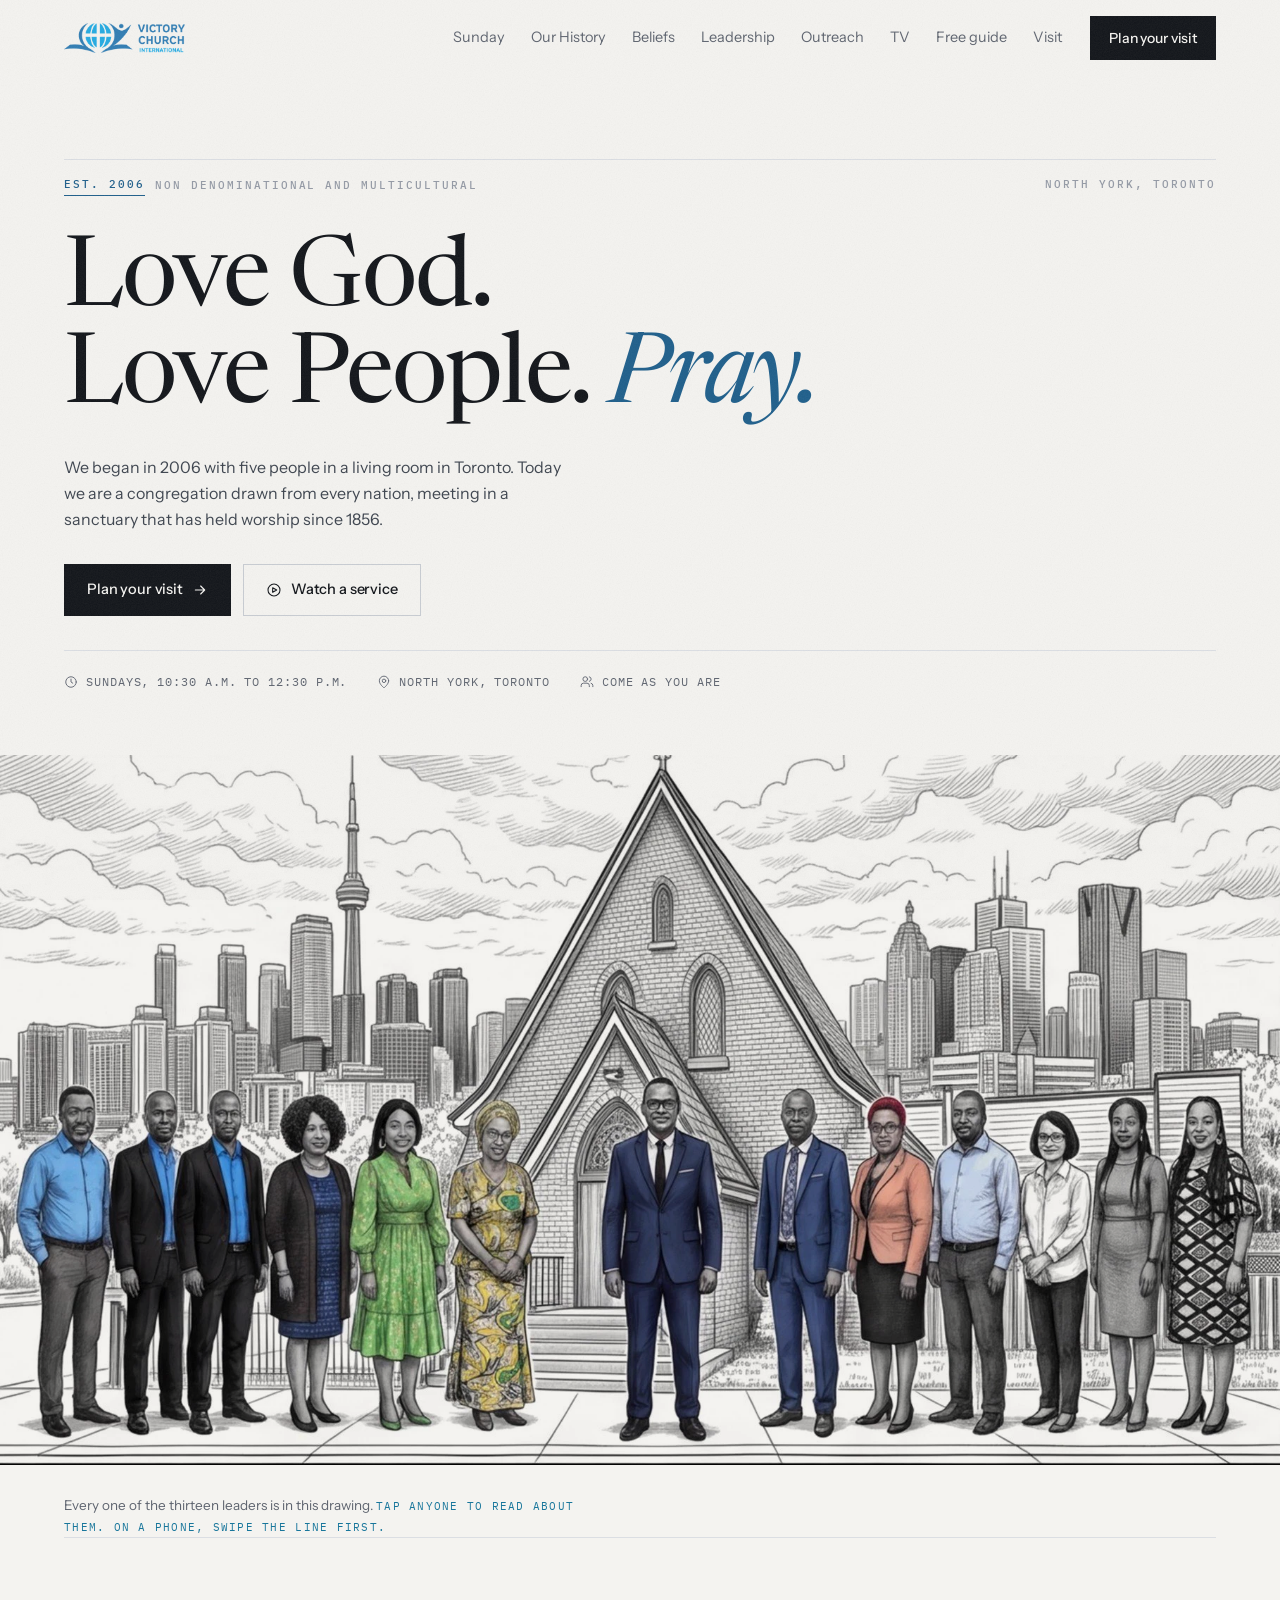
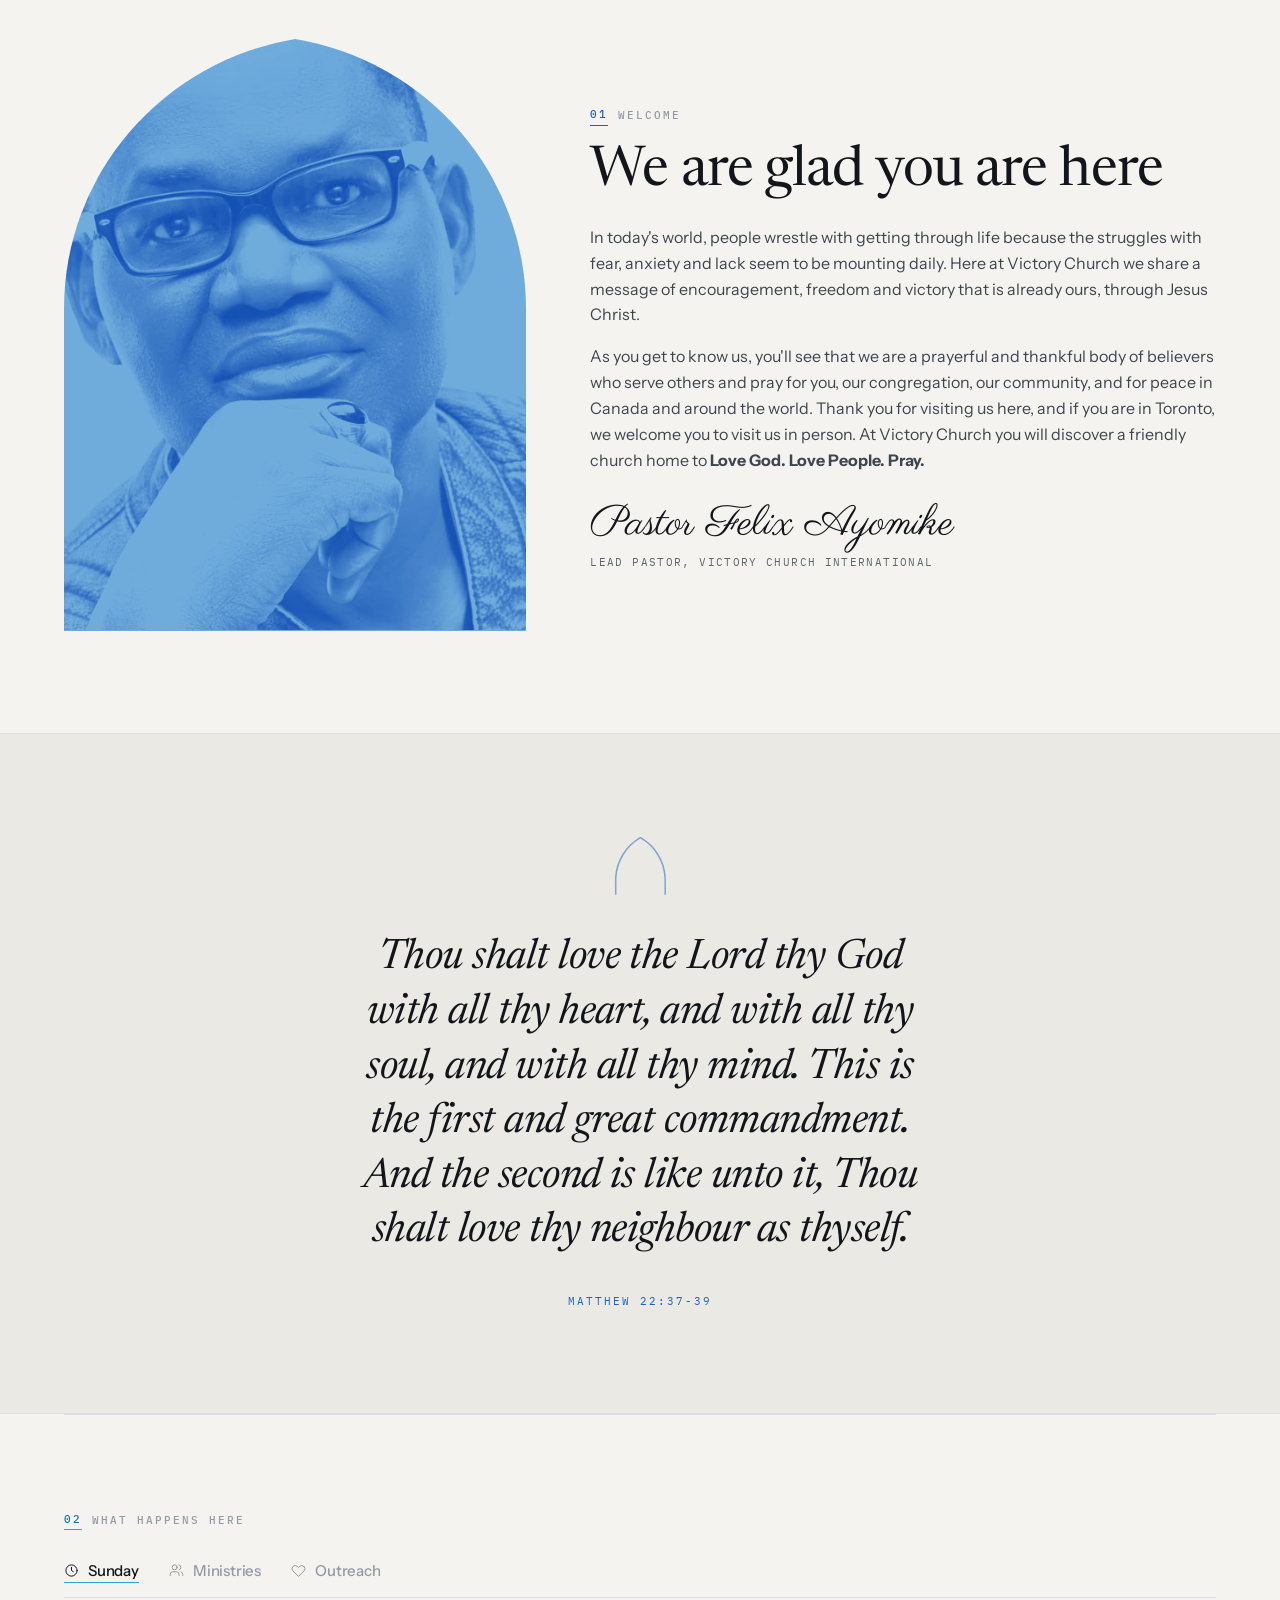
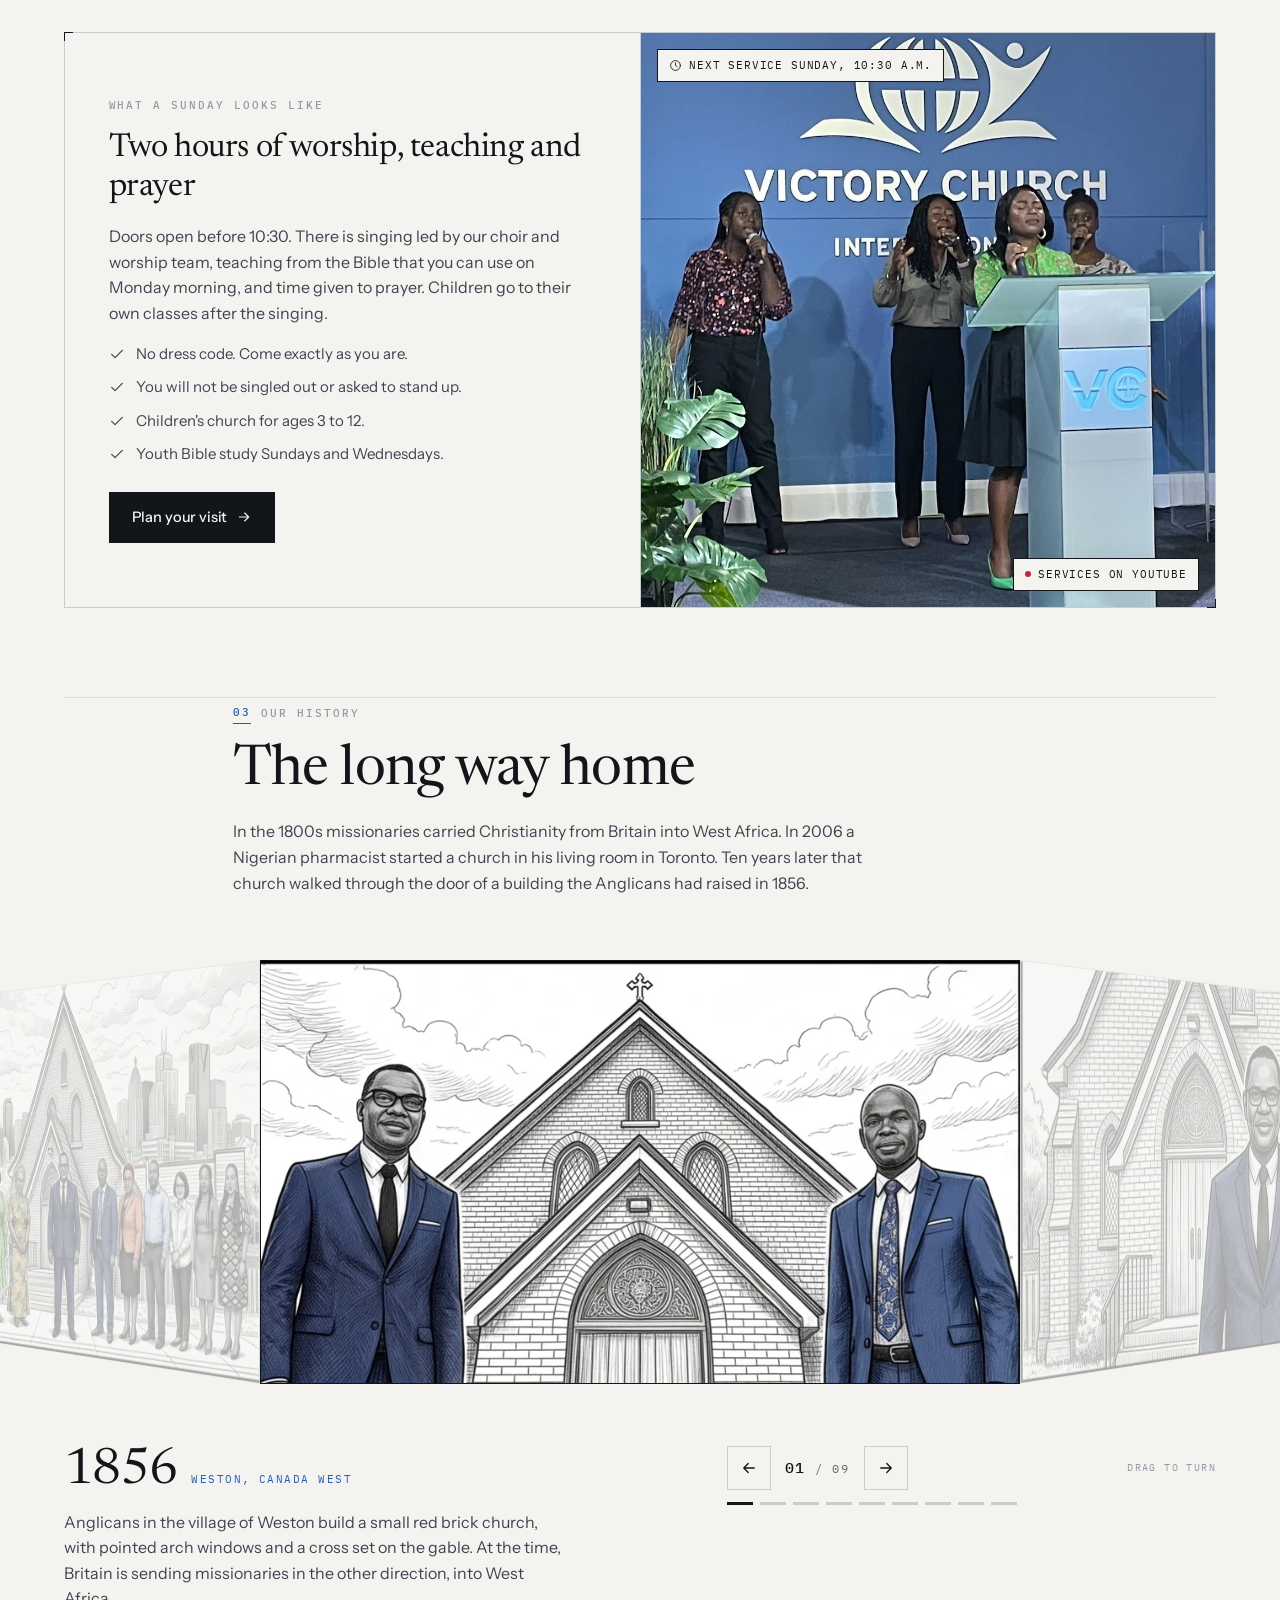
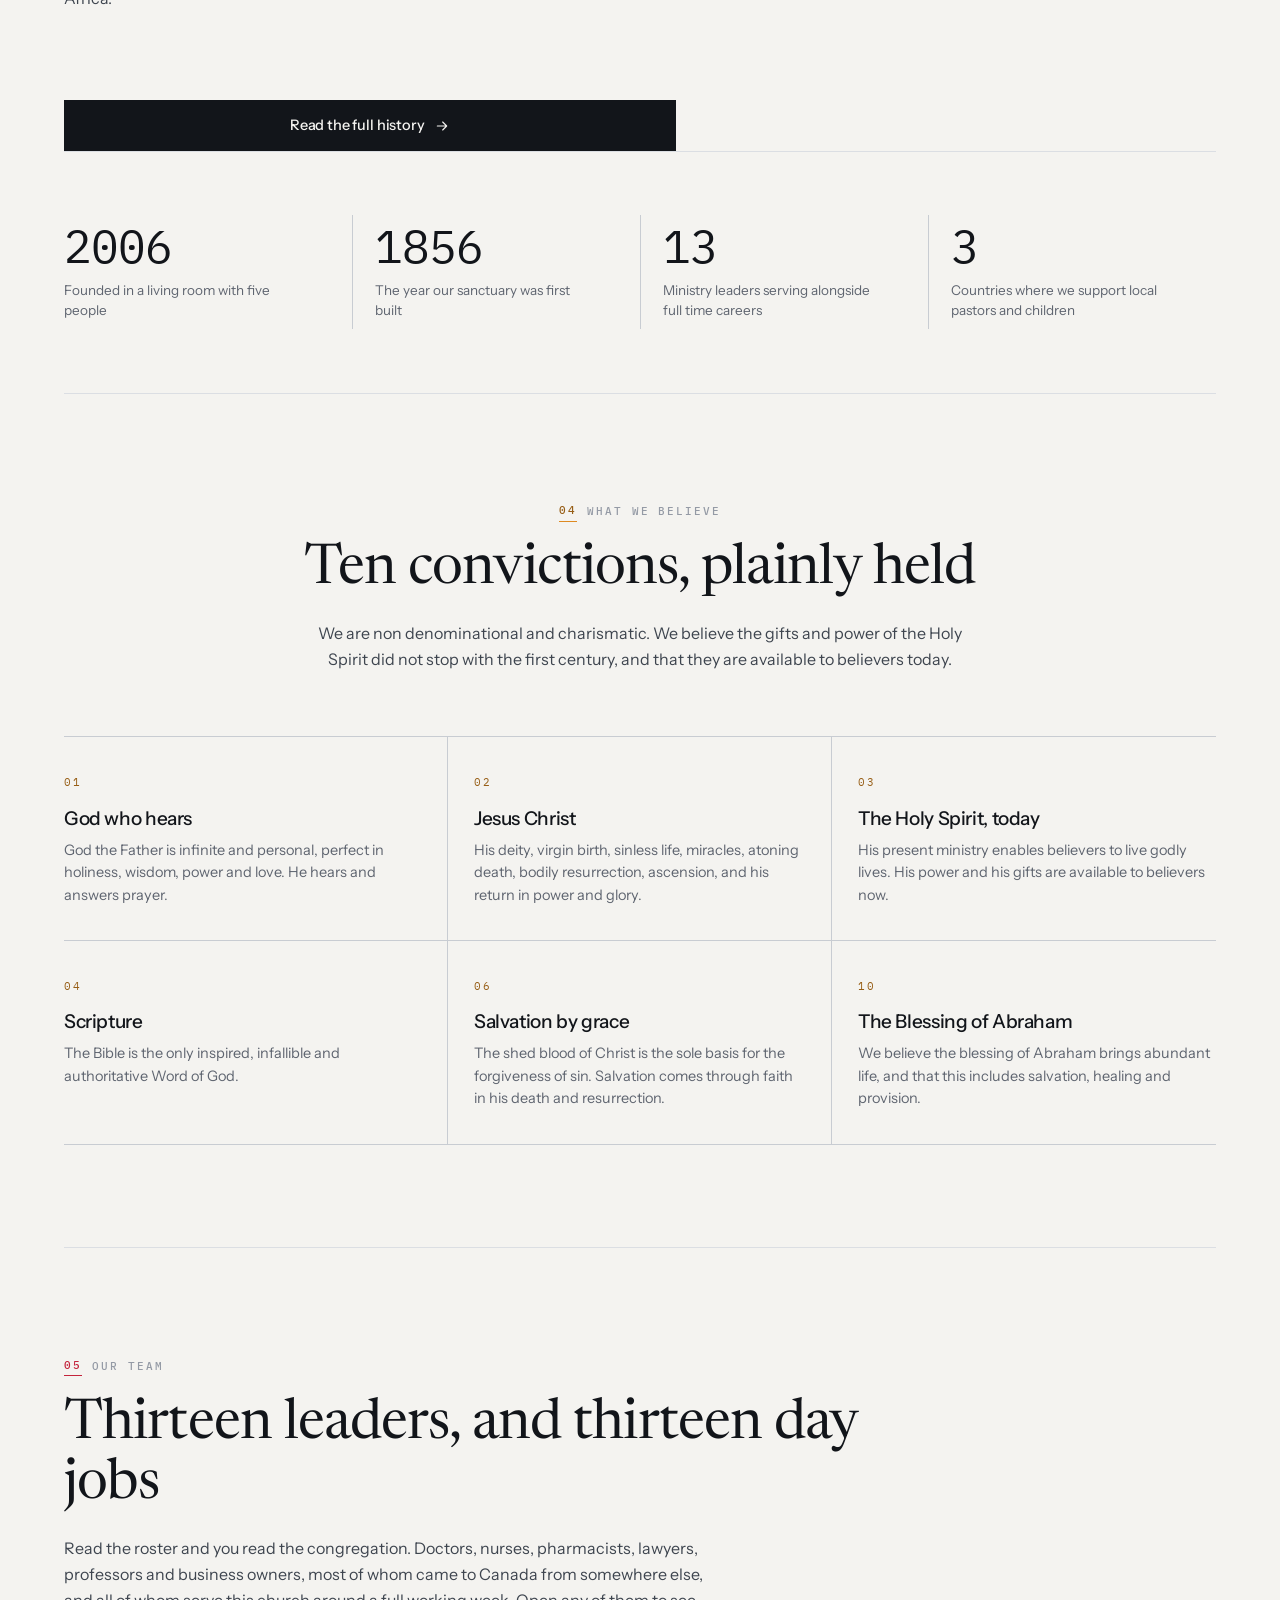
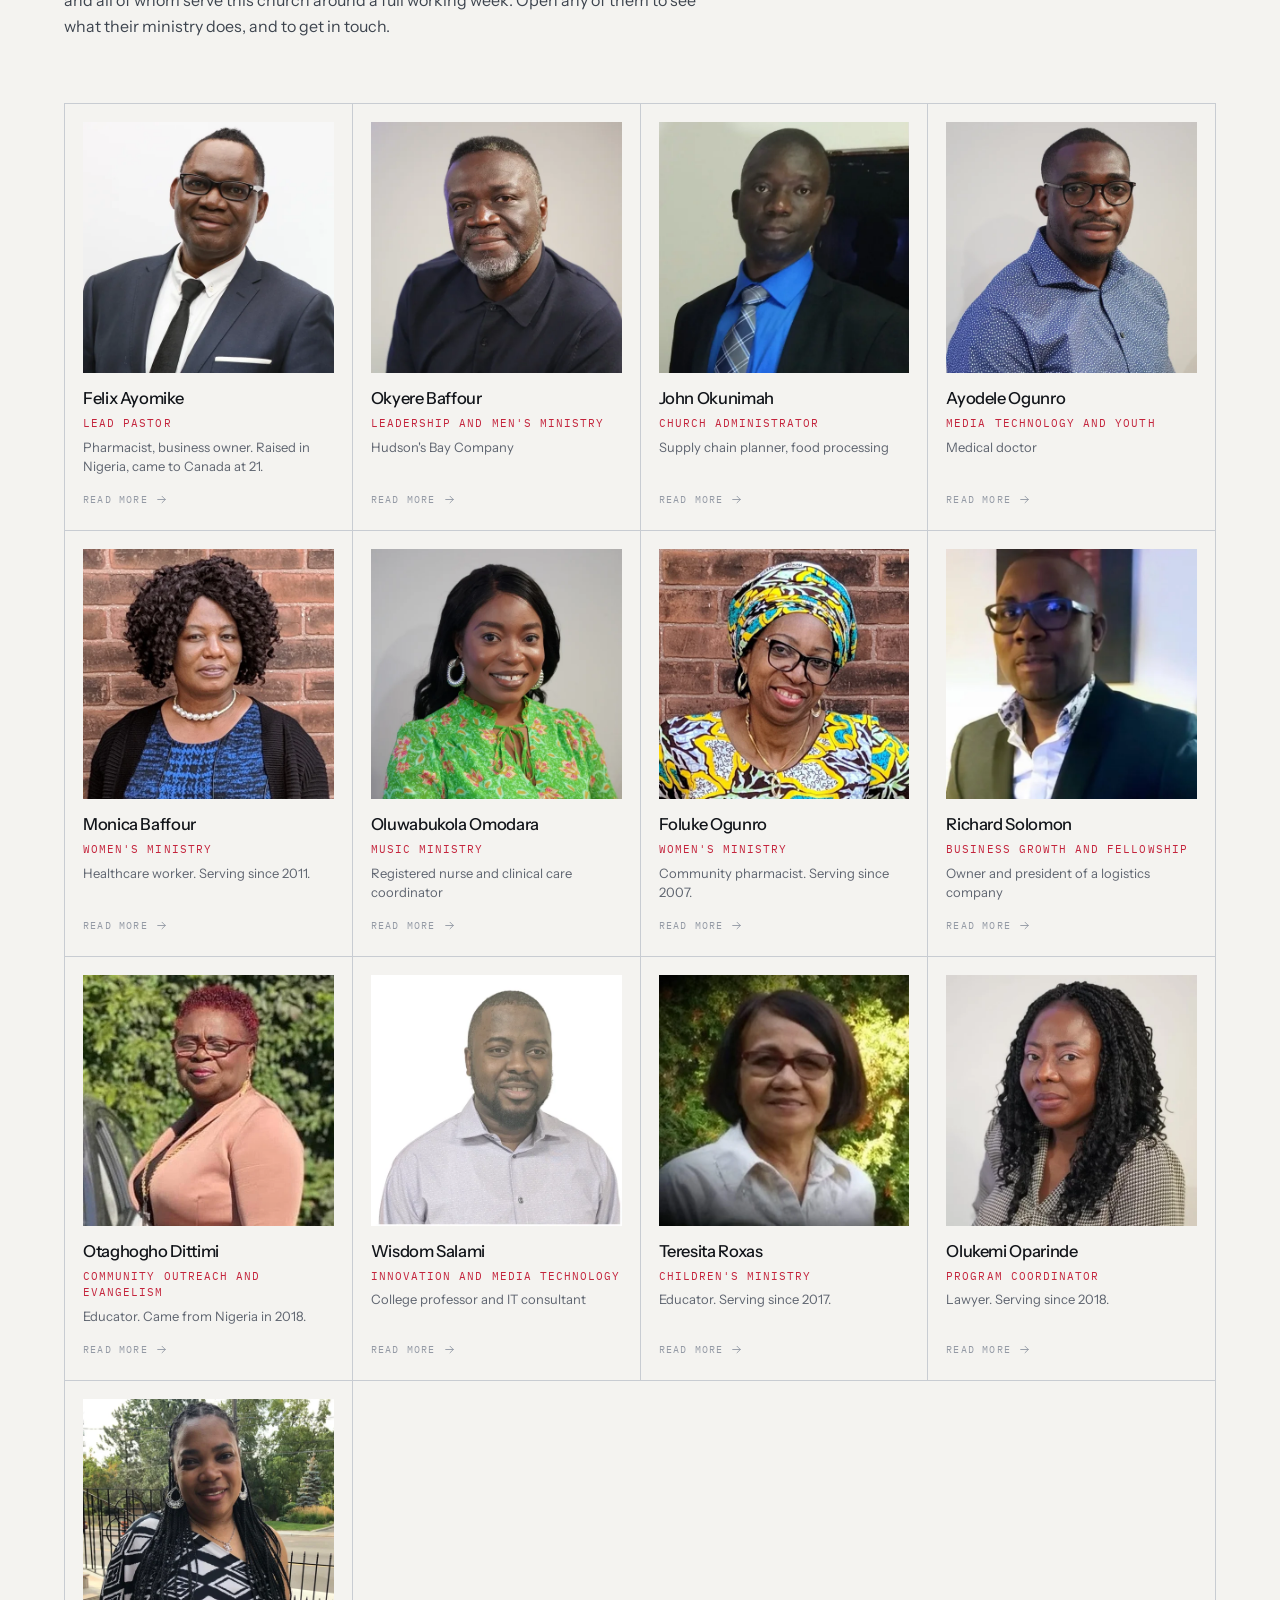
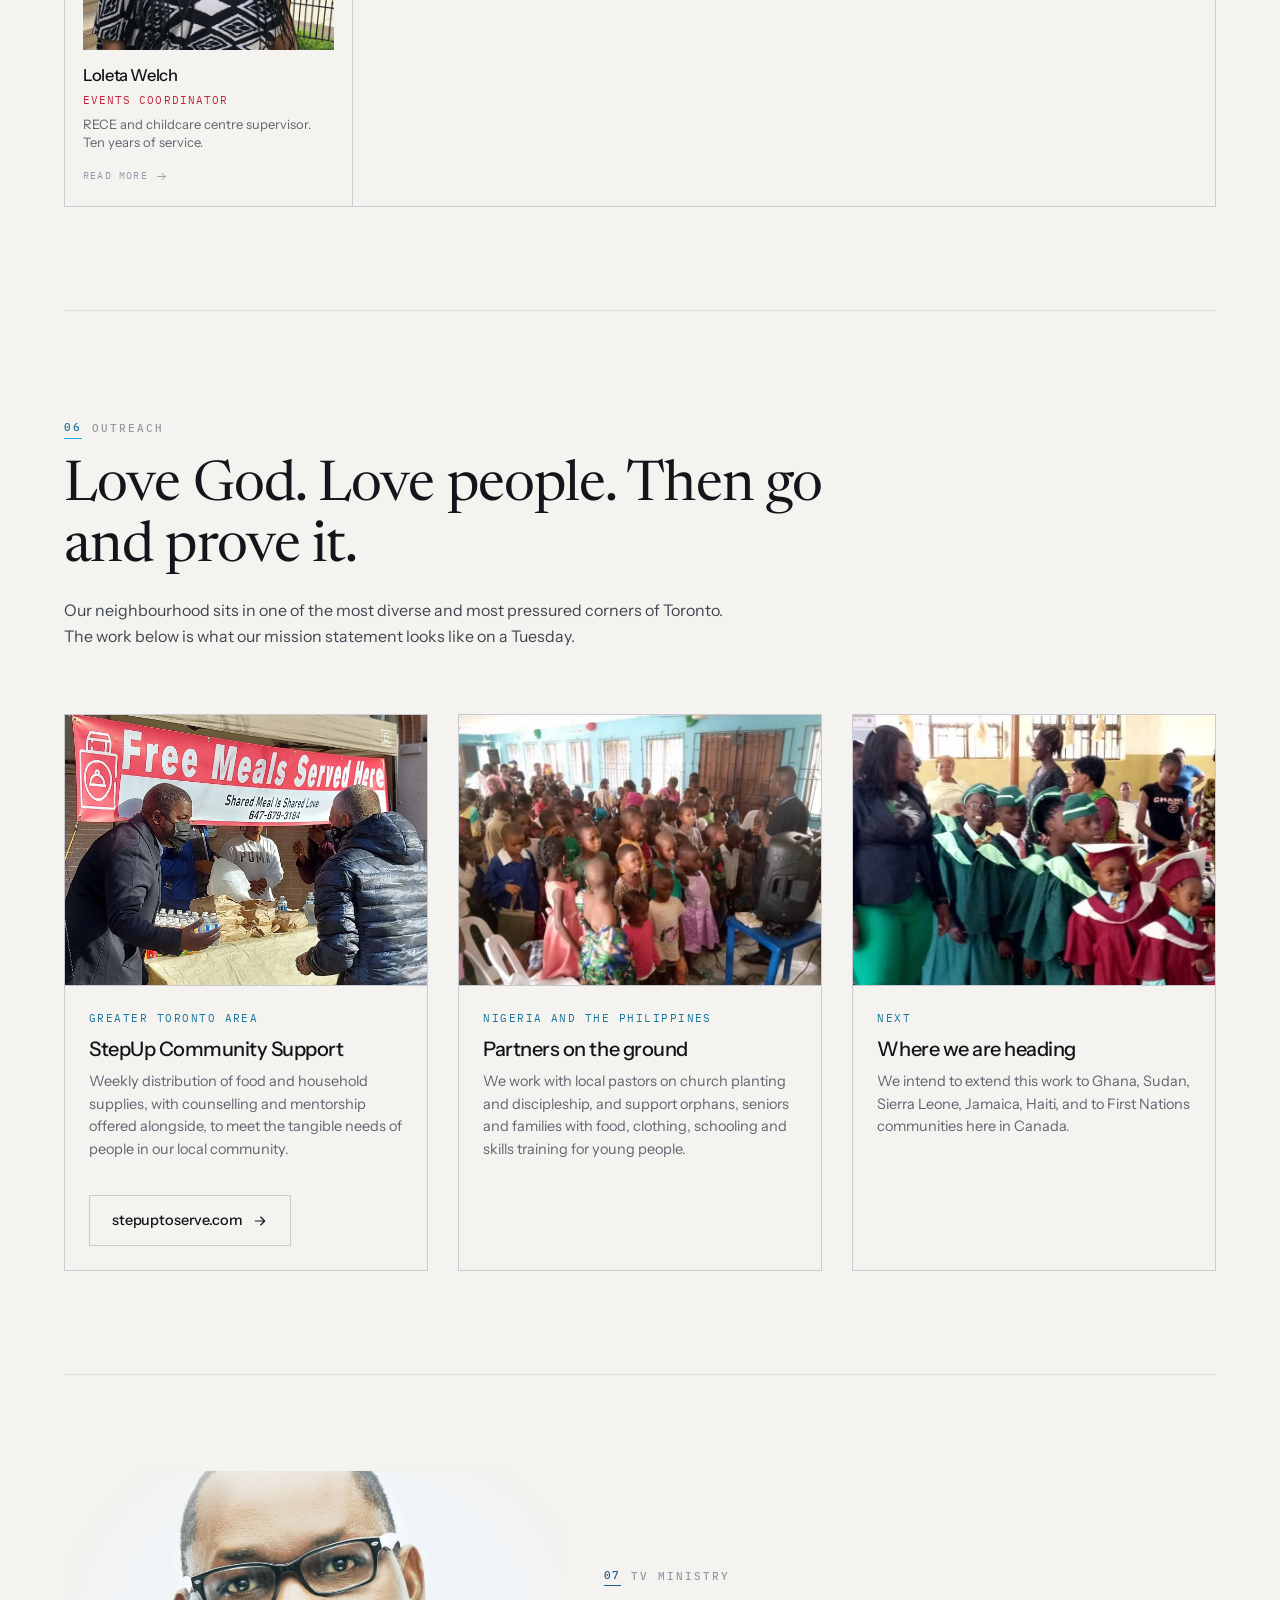
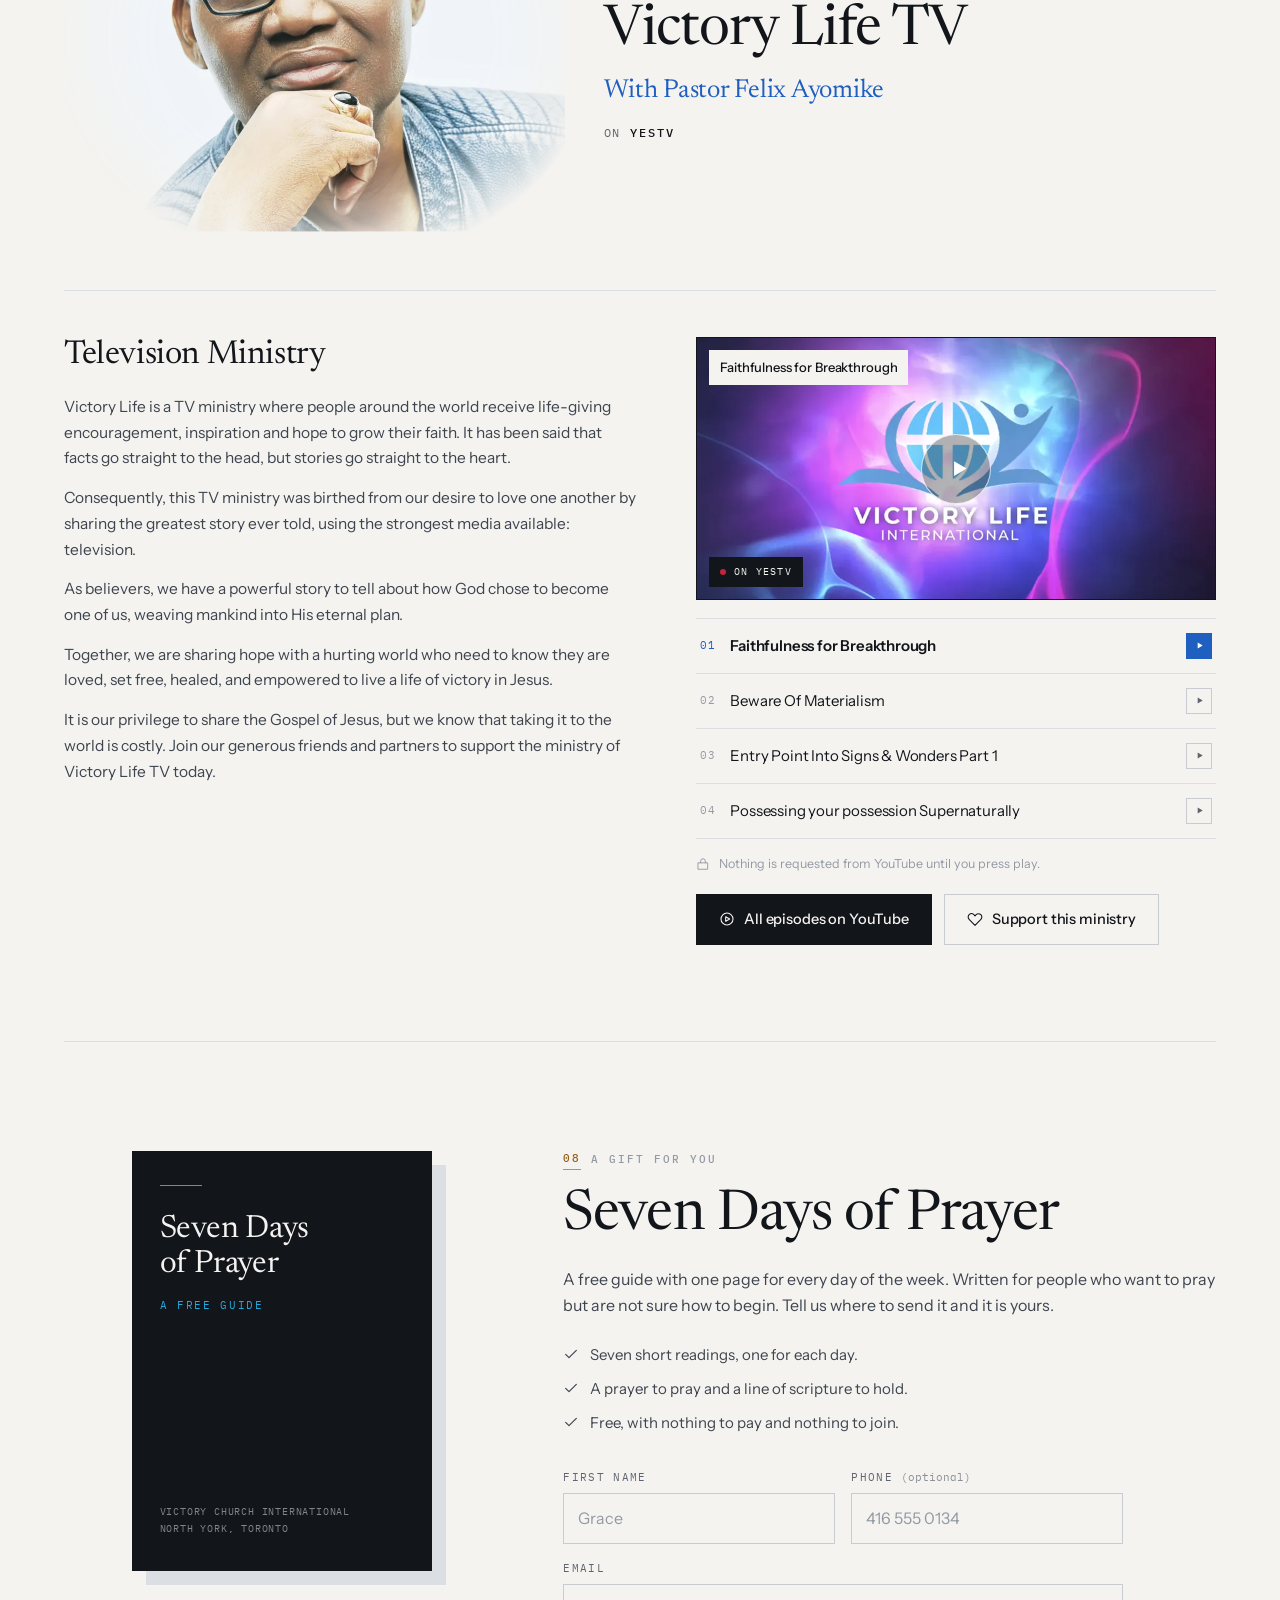
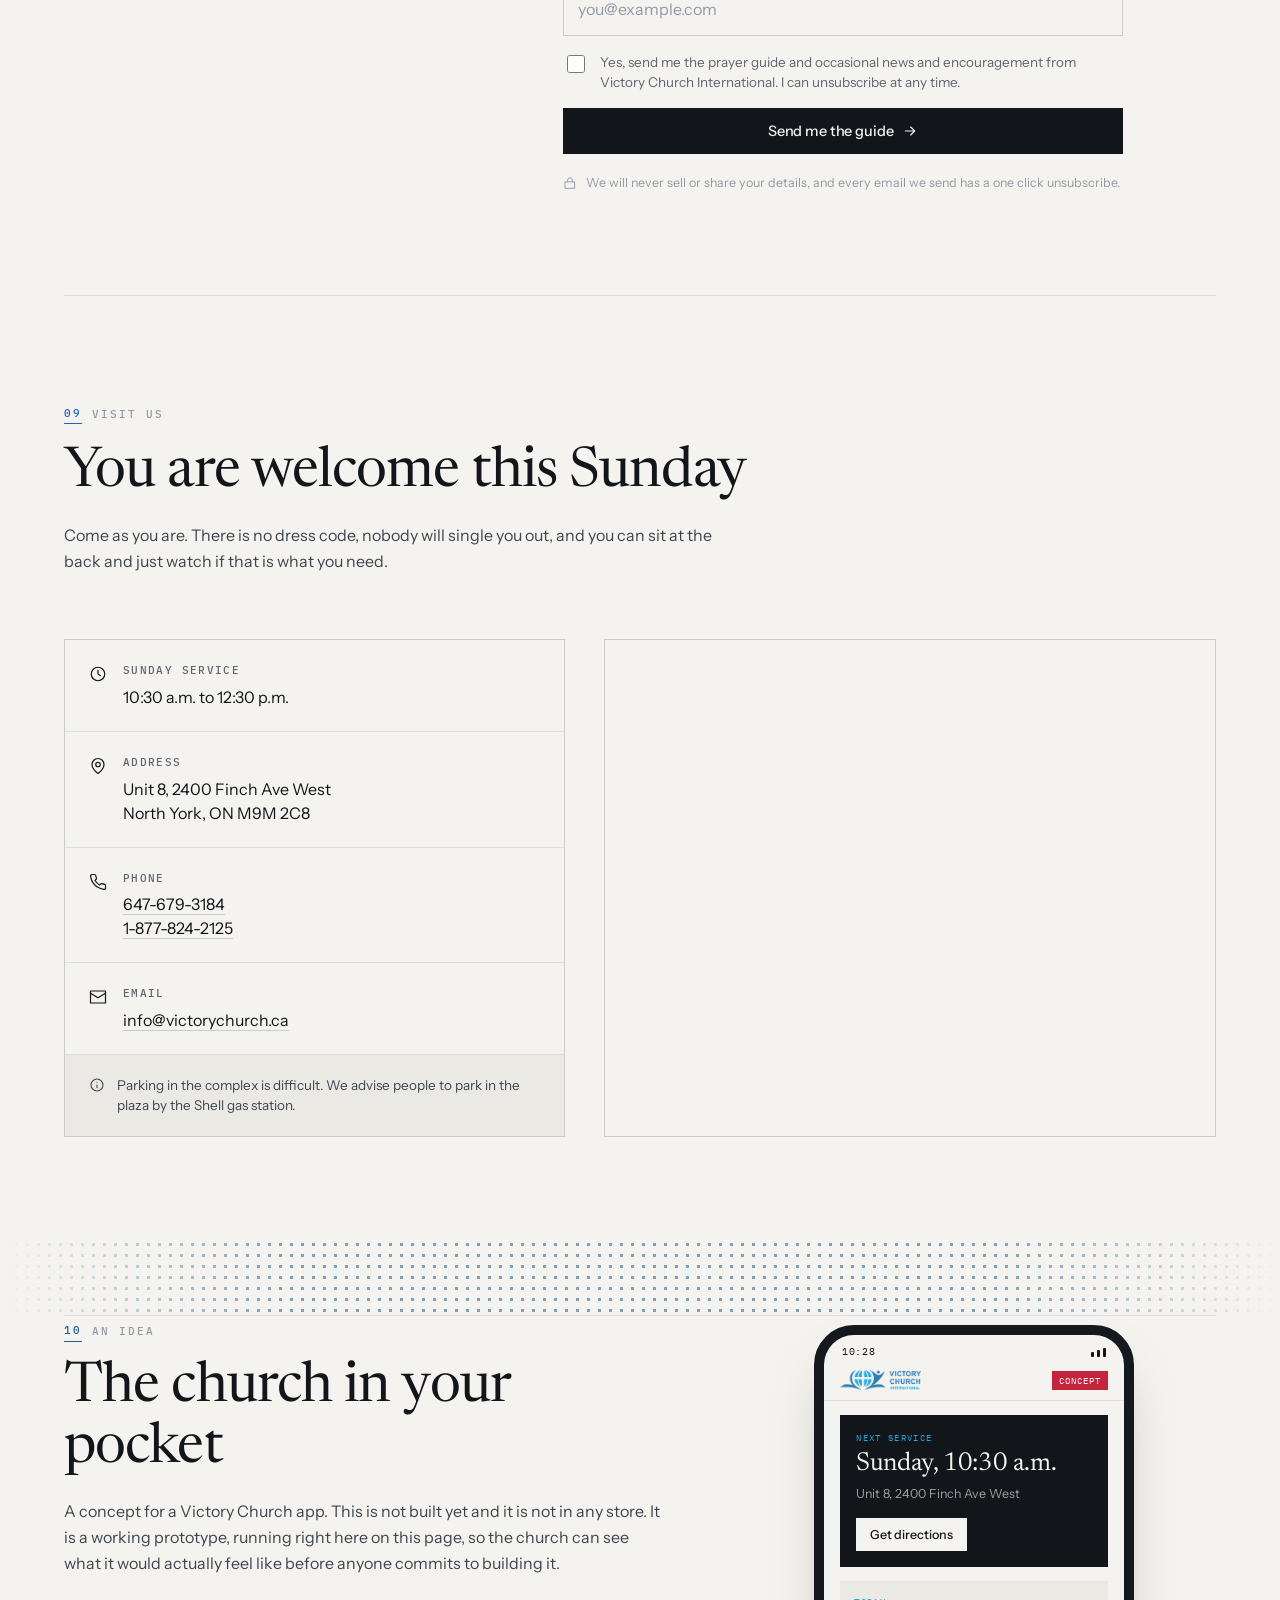
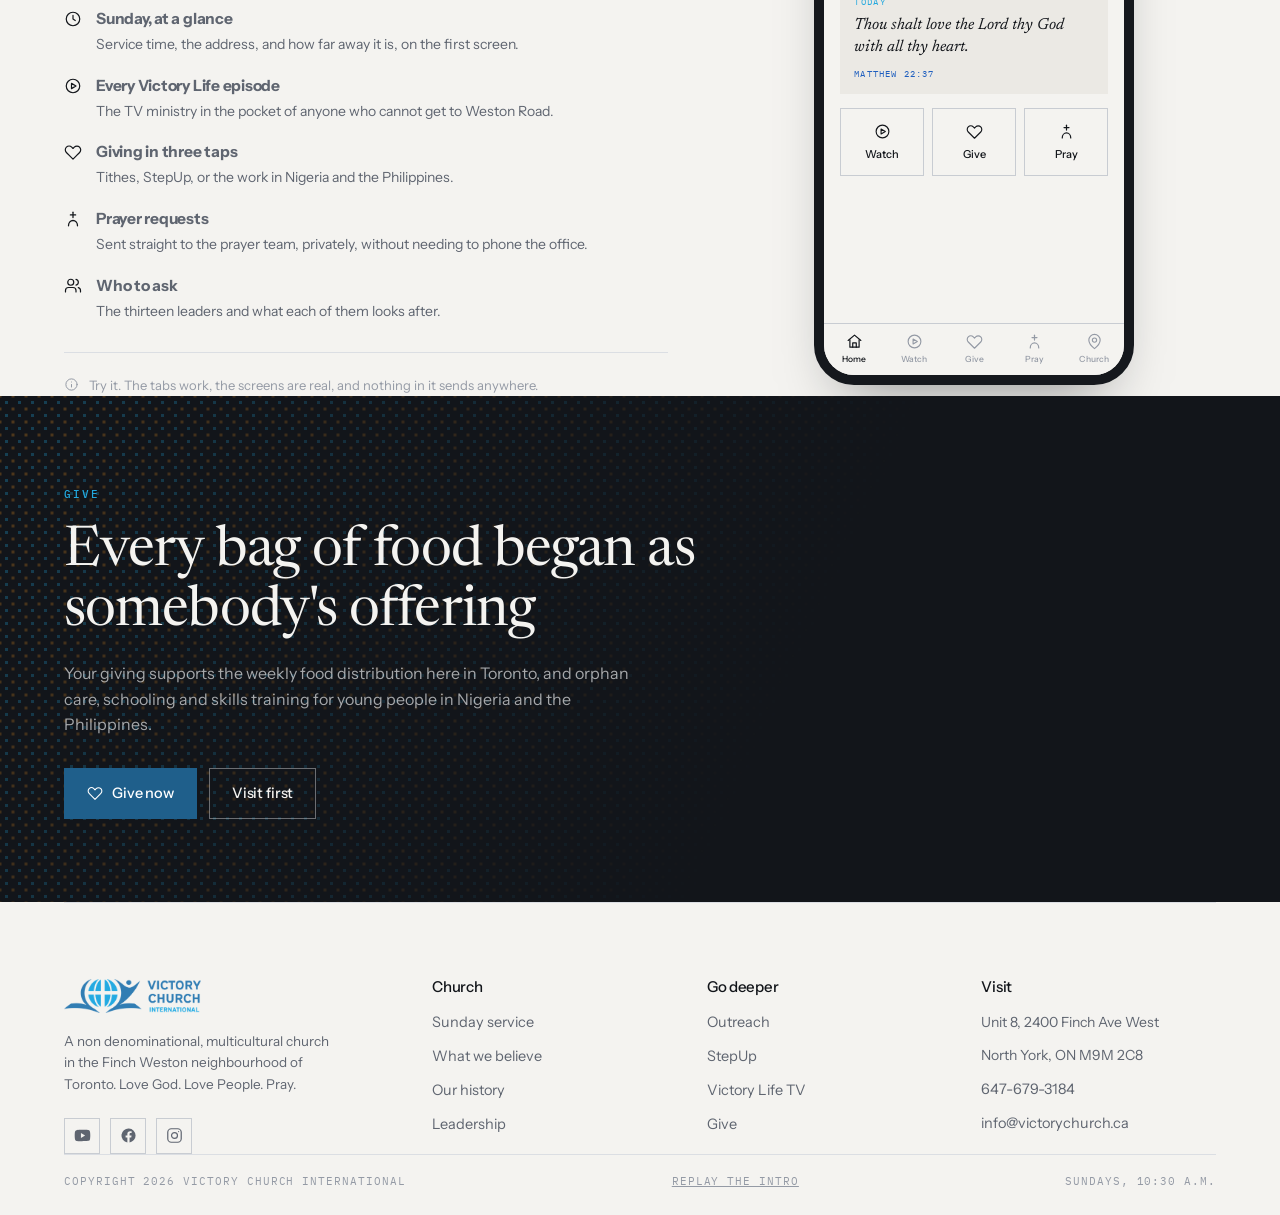
==== commit 4ab56007: "Fix two things that were broken on a phone Tapping the congregation did nothing. The hotspots were s" ====
--- a/index.html
+++ b/index.html
@@ -14,7 +14,7 @@
 <link rel="preconnect" href="https://fonts.googleapis.com">
 <link rel="preconnect" href="https://fonts.gstatic.com" crossorigin>
 <link href="https://fonts.googleapis.com/css2?family=Instrument+Sans:wght@400;500;600&family=IBM+Plex+Mono:wght@400;500&family=Newsreader:ital,opsz,wght@0,6..72,400;1,6..72,400&family=Parisienne&display=swap" rel="stylesheet">
-<link rel="stylesheet" href="assets/css/main.css?v=43">
+<link rel="stylesheet" href="assets/css/main.css?v=44">
 </head>
 <body>
 
@@ -119,7 +119,10 @@
   </div>
 
   <div class="hero-art" data-ink-reveal>
+    <div class="hero-art-in">
     <img class="is-drawing" src="assets/img/scenes/hero-wide.webp"
+         srcset="assets/img/scenes/hero-wide-900.webp 900w, assets/img/scenes/hero-wide.webp 1818w"
+         sizes="(max-width: 700px) 180vw, 100vw"
          alt="The congregation of Victory Church International standing before their church on Weston Road, with the Toronto skyline behind"
          width="1818" height="1008" fetchpriority="high">
     <!-- Each figure is one of the thirteen leaders, verified against their
@@ -193,11 +196,12 @@
         <span class="hero-tag"><b>Loleta Welch</b><i>Events Coordinator</i></span>
       </button>
     </div>
+    </div>
   </div>
 
   <div class="wrap">
     <p class="hero-note">Every one of the thirteen leaders is in this drawing.
-      <span class="hero-note-hint">Point at anyone to see who they are, and click to read more.</span></p>
+      <span class="hero-note-hint">Tap anyone to read about them. On a phone, swipe the line first.</span></p>
   </div>
 </section>
 
@@ -1125,13 +1129,15 @@
       <h2 id="pdlg-name" data-pd-name></h2>
       <p class="pdlg-job" data-pd-job></p>
       <div class="pdlg-text" data-pd-text></div>
-      <a class="btn btn-primary" data-pd-mail href="#">Get in touch <svg><use href="#i-arrow"/></svg></a>
-      <p class="pdlg-note"><svg><use href="#i-lock"/></svg><span>Messages go to the church office,
-        which passes them on. We do not publish personal contact details for our leaders.</span></p>
+      <div class="pdlg-foot">
+        <a class="btn btn-primary" data-pd-mail href="#">Get in touch <svg><use href="#i-arrow"/></svg></a>
+        <p class="pdlg-note"><svg><use href="#i-lock"/></svg><span>Messages go to the church office,
+          which passes them on. We do not publish personal contact details for our leaders.</span></p>
+      </div>
     </div>
   </div>
 </dialog>
 
-<script src="assets/js/main.js?v=43"></script>
+<script src="assets/js/main.js?v=44"></script>
 </body>
 </html>
--- a/assets/css/main.css
+++ b/assets/css/main.css
@@ -2316,3 +2316,78 @@
   .phone-toast { transition: none; }
   .ap-live i { animation: none; }
 }
+
+/* ------------------------------------------------- phones: two real bugs */
+
+/* 1. Tapping the congregation did nothing on a phone.
+   The hotspots were switched off below 701px because the hero is cropped there
+   and percentage positions stop mapping. That was a reasonable reason to give
+   up and the wrong conclusion: it left the best thing on the page unavailable
+   to most of this congregation, who are on phones.
+   The drawing now sits on a track wider than the screen and scrolls sideways,
+   so it is shown whole, the percentages hold, and each figure is a target of
+   about 45px instead of 25px. */
+.hero-art-in { position: relative; width: 100%; }
+
+@media (max-width: 700px) {
+  .hero-art {
+    height: auto;
+    overflow-x: auto;
+    overflow-y: hidden;
+    -webkit-overflow-scrolling: touch;
+    scrollbar-width: none;
+  }
+  .hero-art::-webkit-scrollbar { display: none; }
+  .hero-art-in { width: 180%; }
+  .hero-art img { height: auto; object-fit: fill; object-position: center; }
+
+  .hero-people { display: block; position: absolute; inset: 0; z-index: 3; }
+  .hero-spot {
+    position: absolute;
+    top: 46%;
+    height: 46%;
+    left: var(--x);
+    width: 6.4%;
+    transform: translateX(-50%);
+    padding: 0;
+    border: 0;
+    background: none;
+    cursor: pointer;
+  }
+  .hero-spot::before {
+    content: "";
+    position: absolute;
+    inset: 0;
+    border: 1px solid var(--cyan-t);
+    opacity: 0;
+  }
+  .hero-spot:active::before { opacity: 1; }
+  /* No hover on a touch screen, so the name tag would only ever get in the way.
+     Tapping opens the profile, which carries the name anyway. */
+  .hero-tag { display: none; }
+  .hero-note-hint { display: inline; }
+}
+
+/* 2. On a 667px tall phone the Get in touch button sat 96px BELOW the bottom of
+   the panel, with 244px of content hidden behind a scroll nothing signposted.
+   The contact route was simply unreachable on the commonest small phone.
+   The button and its privacy line are now pinned to the bottom of the panel,
+   so they are visible whatever the screen height and wherever you have
+   scrolled to. */
+.pdlg-foot {
+  position: sticky;
+  bottom: 0;
+  background: var(--paper);
+  padding-top: 14px;
+  margin-top: 4px;
+}
+.pdlg-foot .btn { width: 100%; justify-content: center; }
+.pdlg-note { margin-bottom: 0; padding-bottom: 4px; }
+
+@media (max-width: 700px) {
+  .pdlg { max-height: 92vh; }
+  /* a shorter portrait leaves room for the words */
+  .pdlg-media img { aspect-ratio: 16 / 10; }
+  .pdlg-body { padding: 20px 20px 16px; }
+  .pdlg-text p { margin-bottom: 16px; }
+}
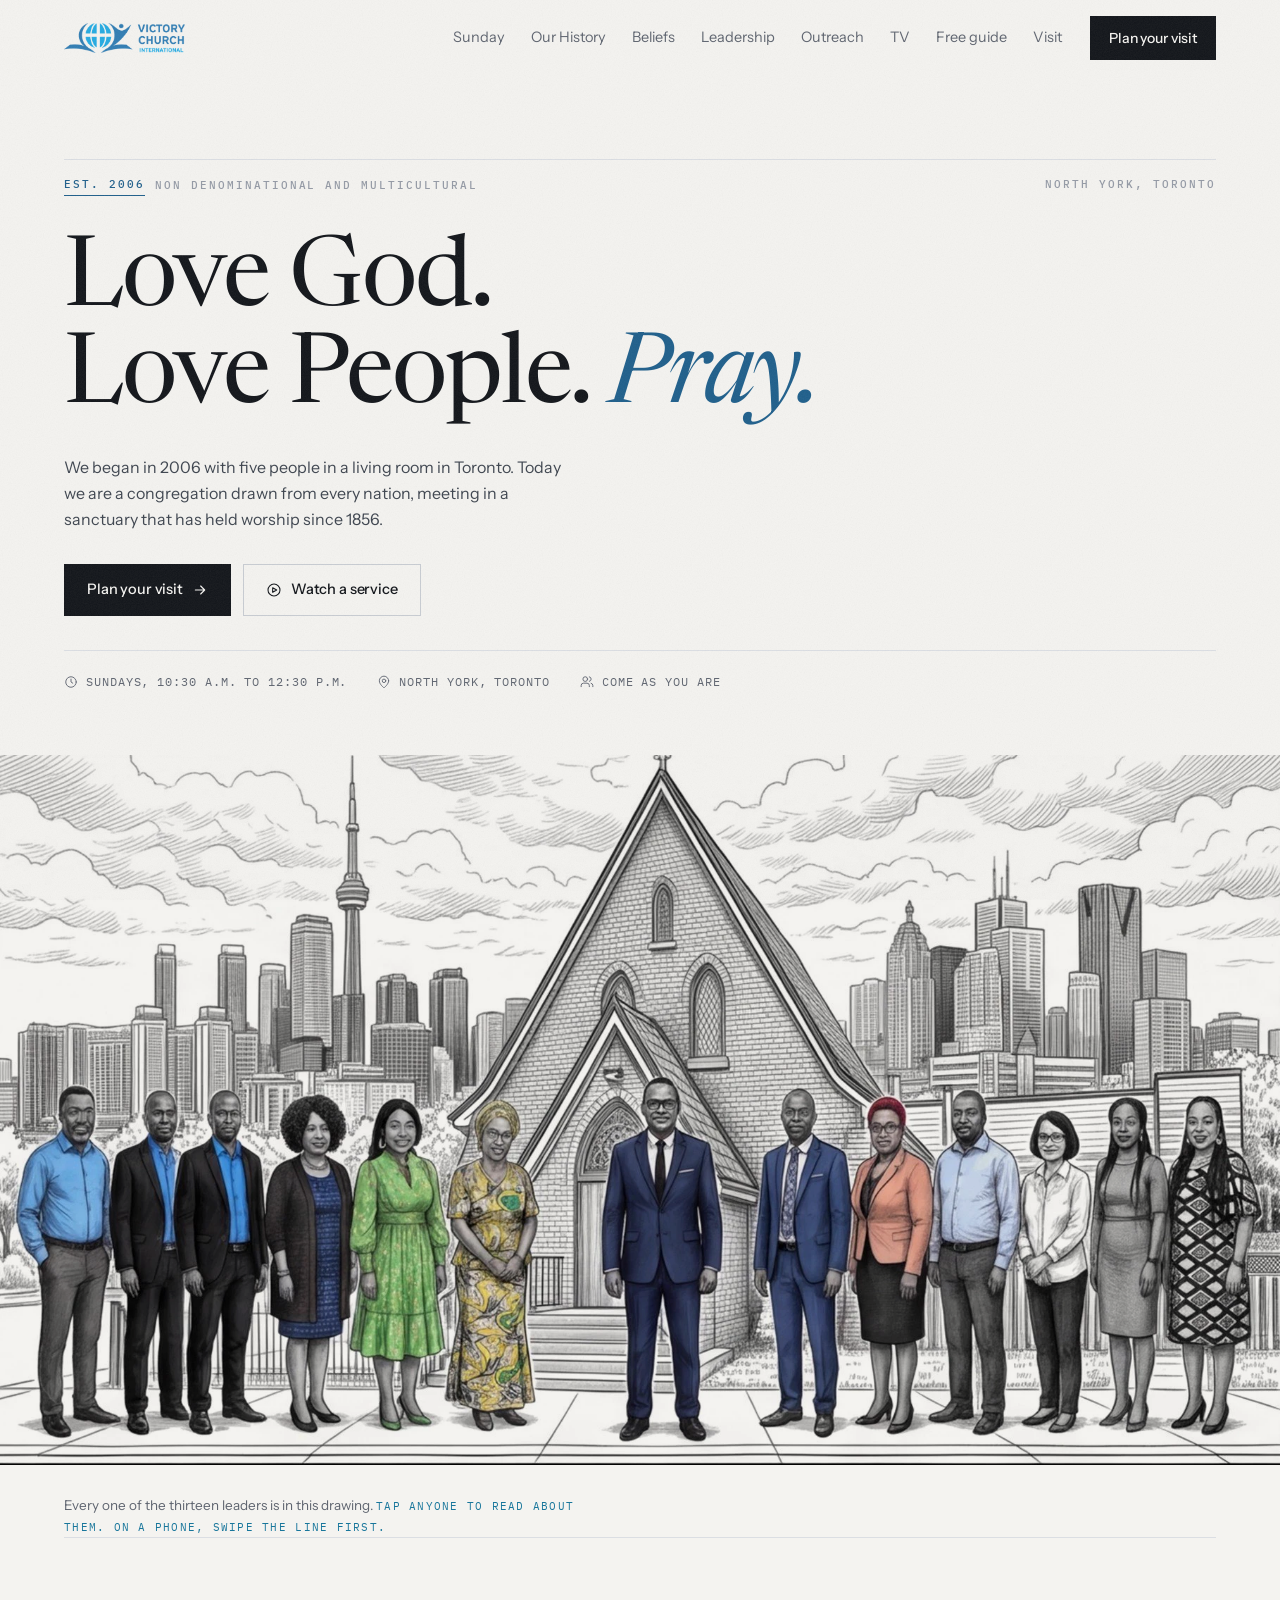
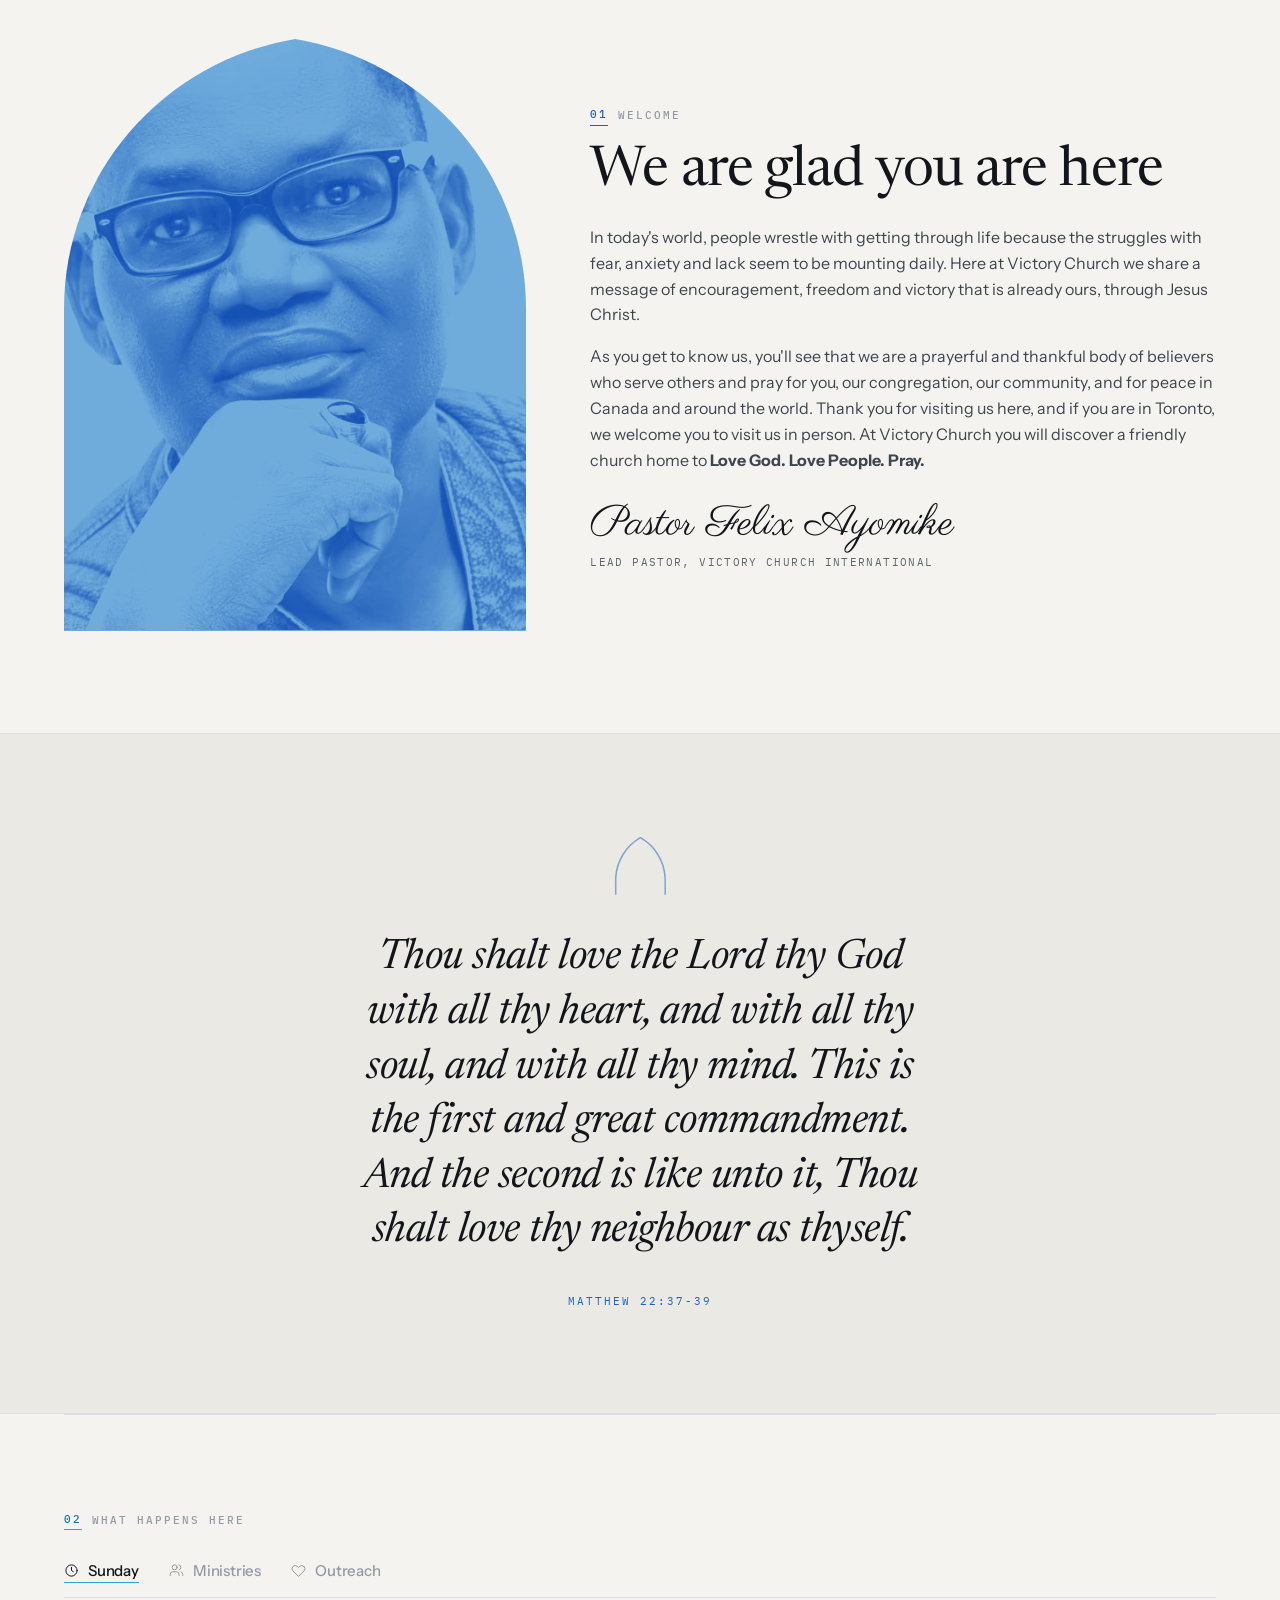
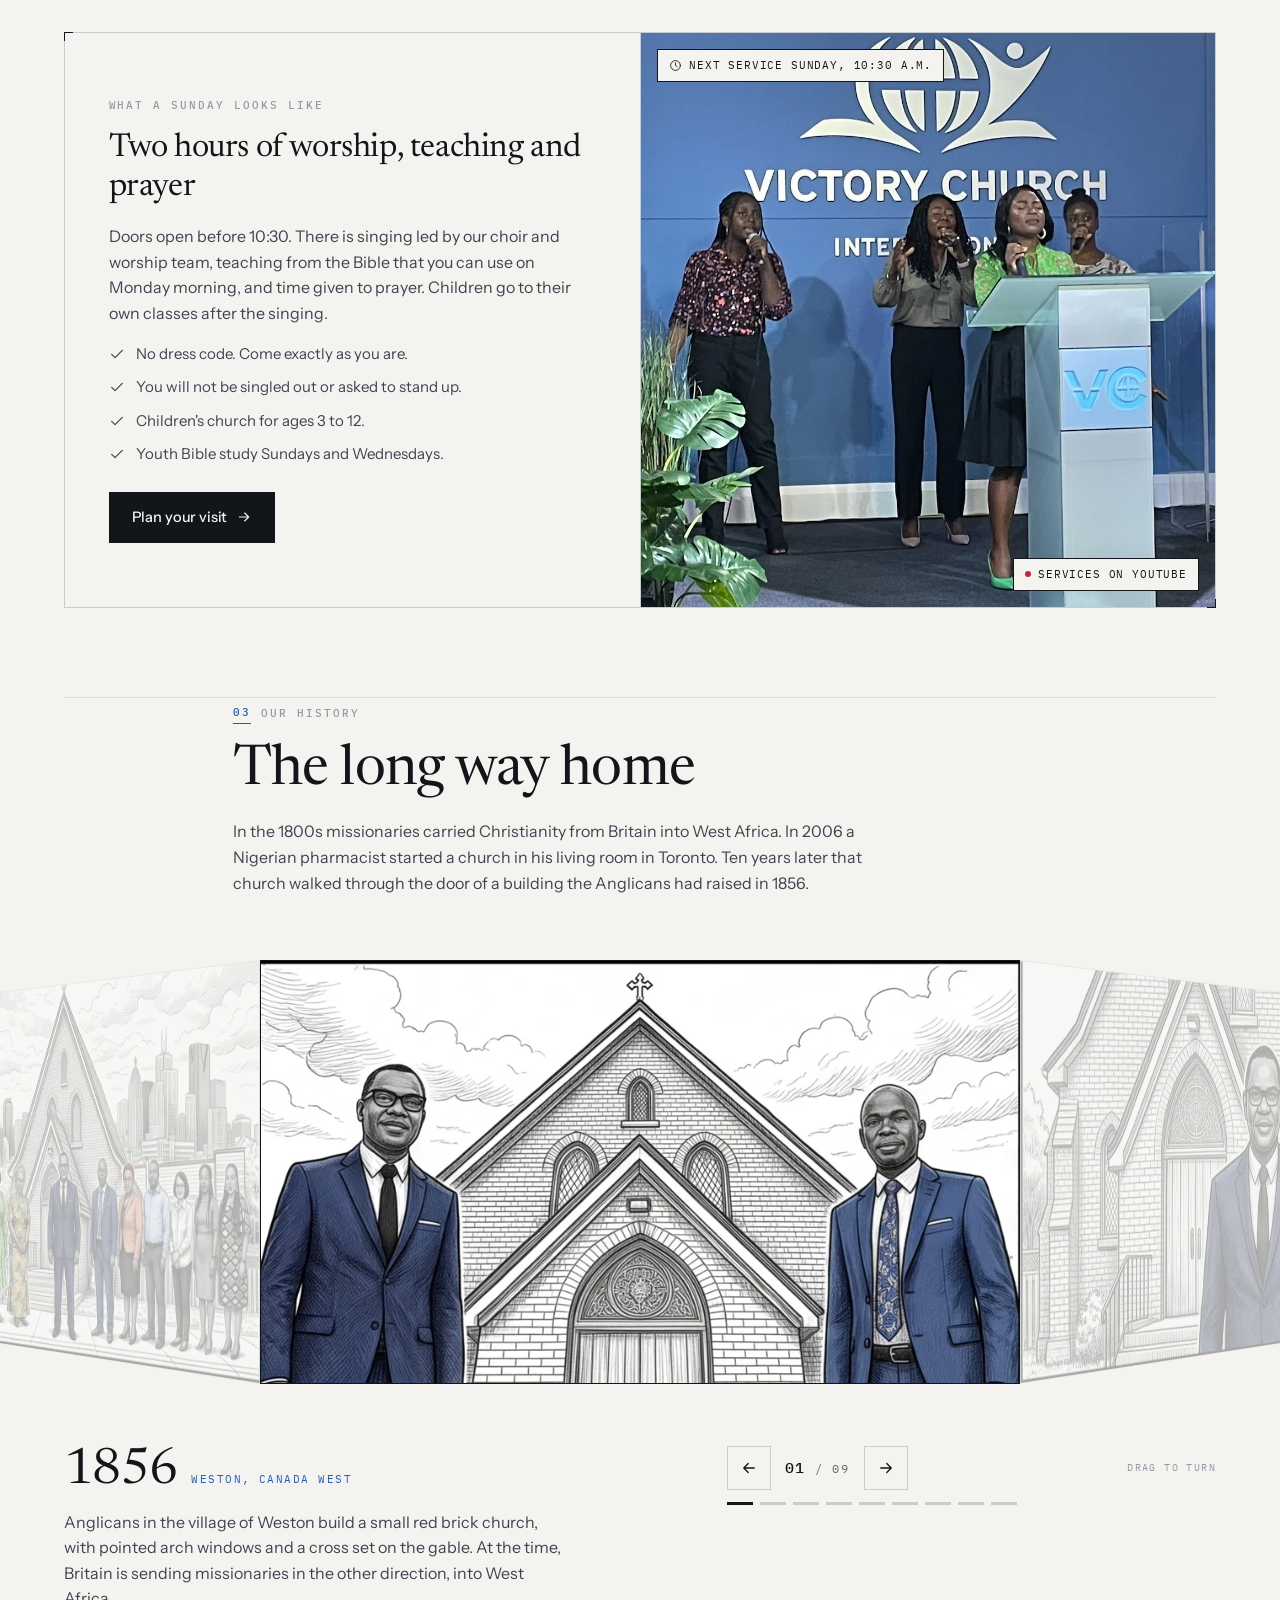
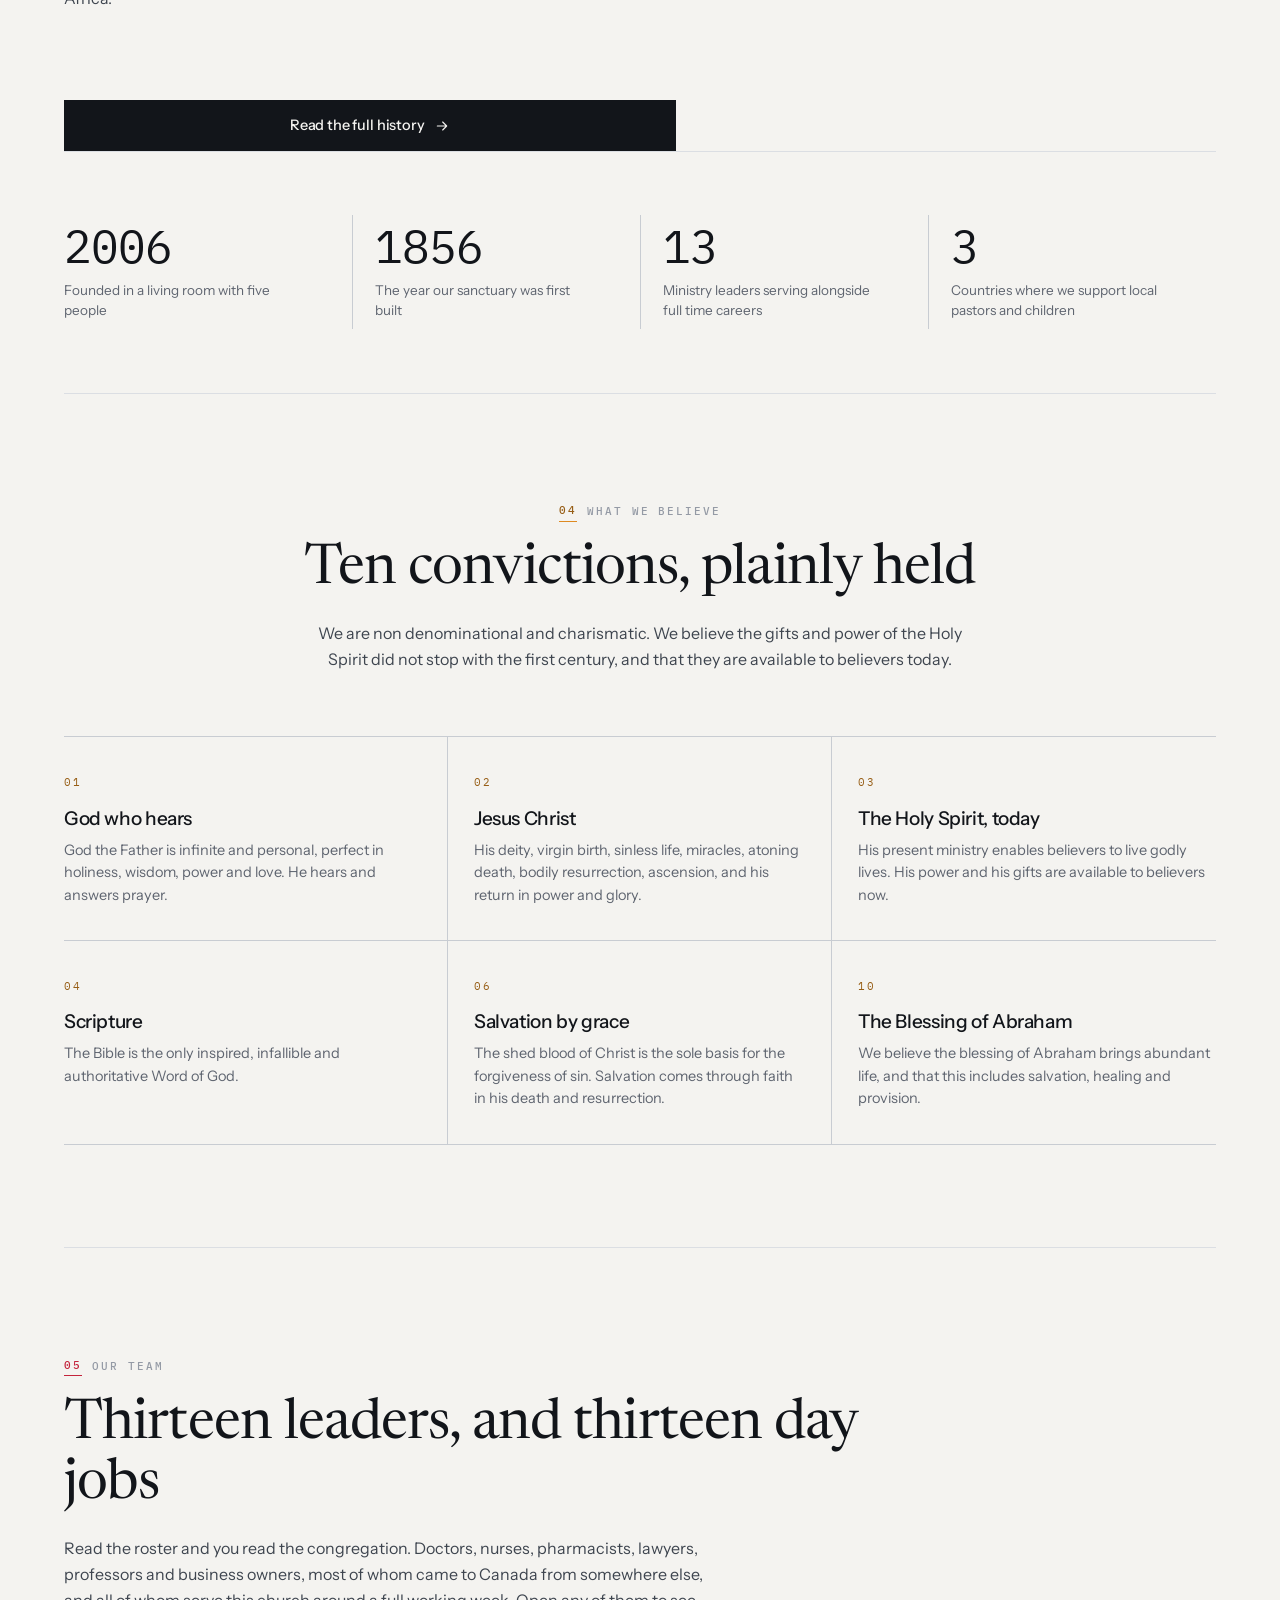
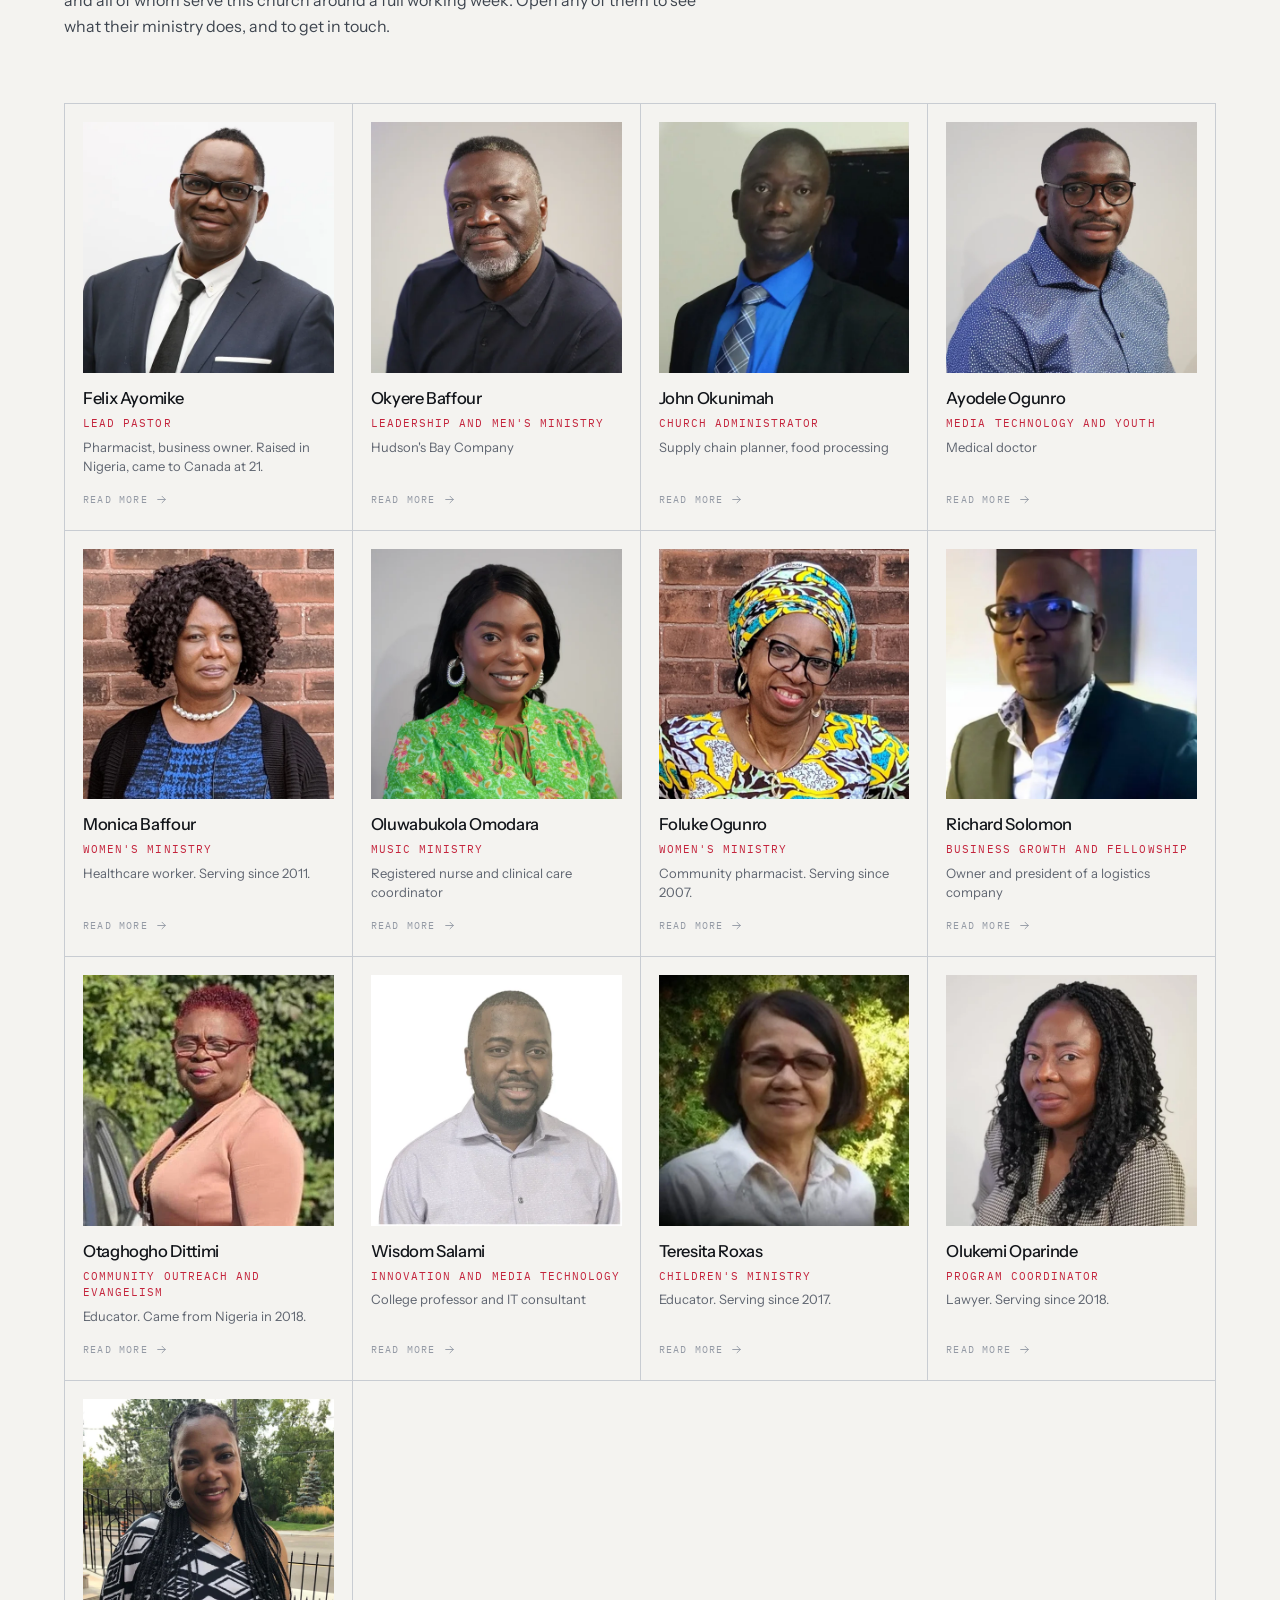
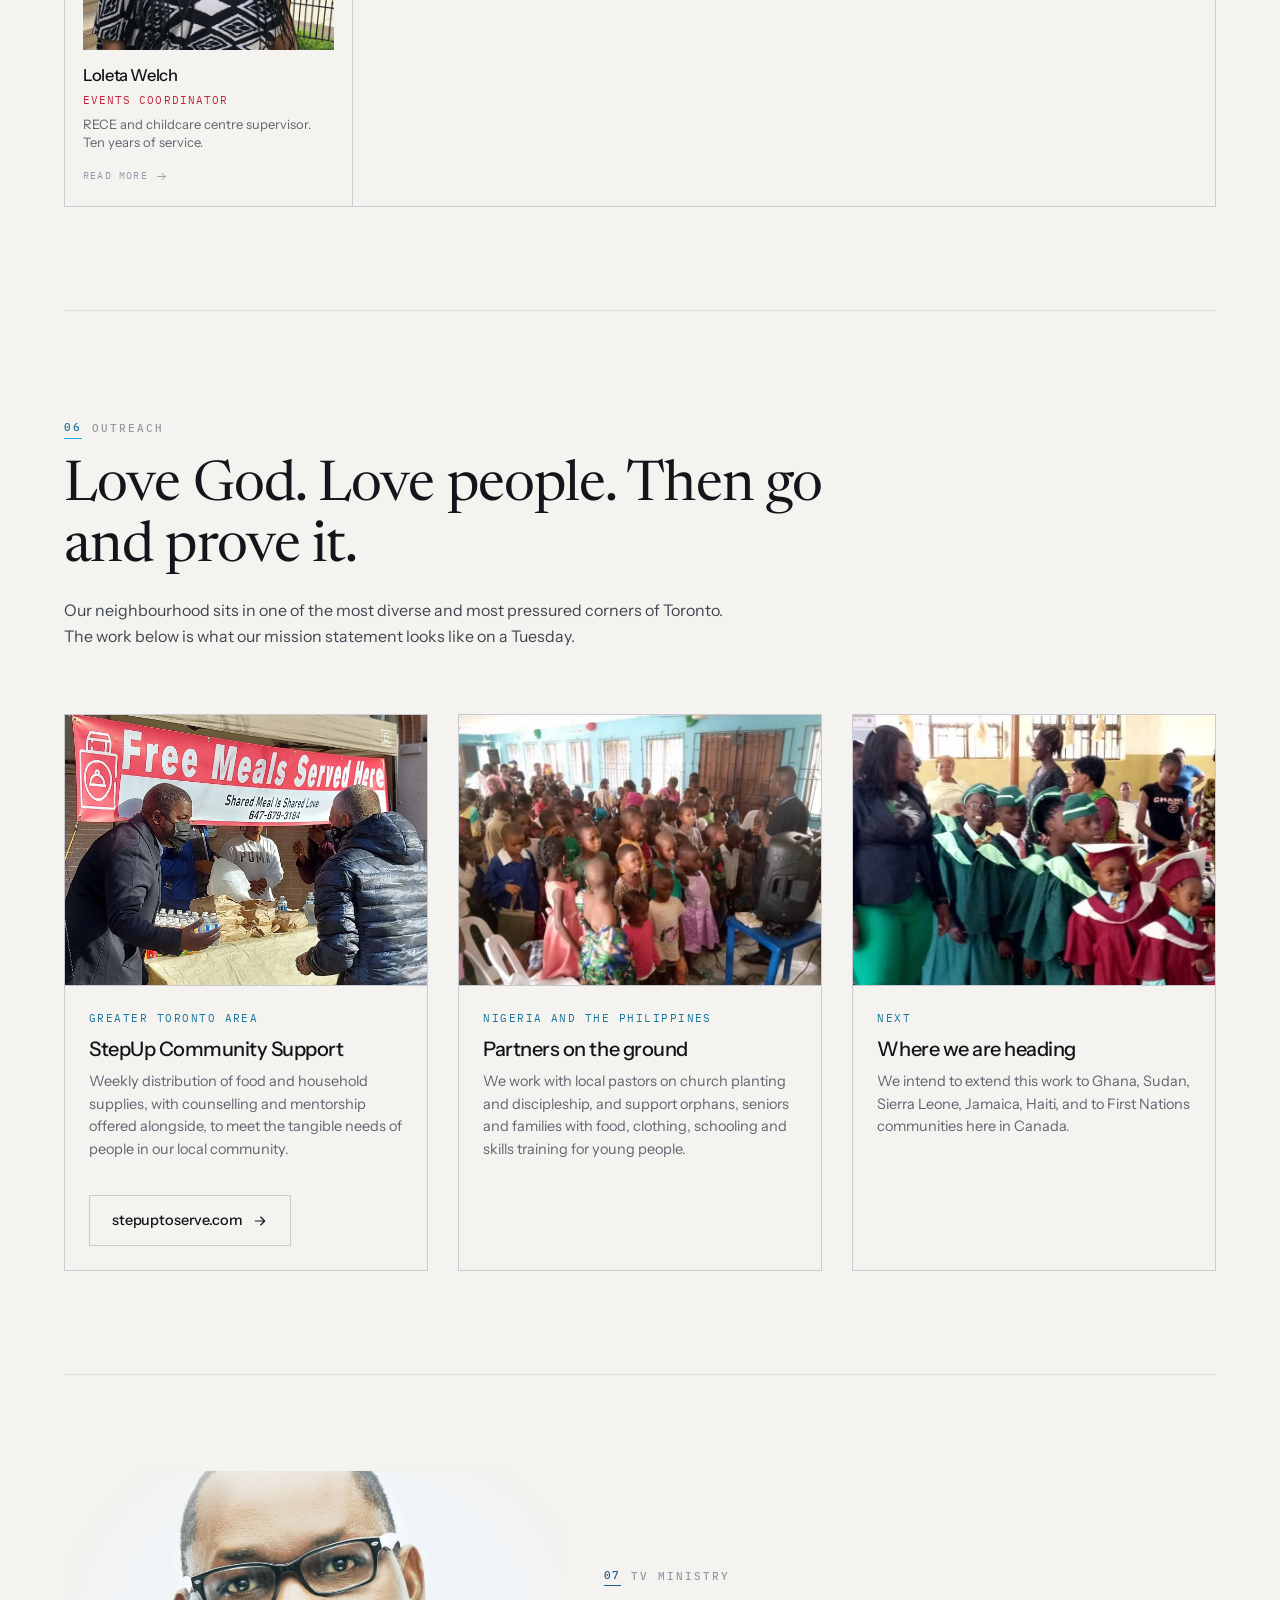
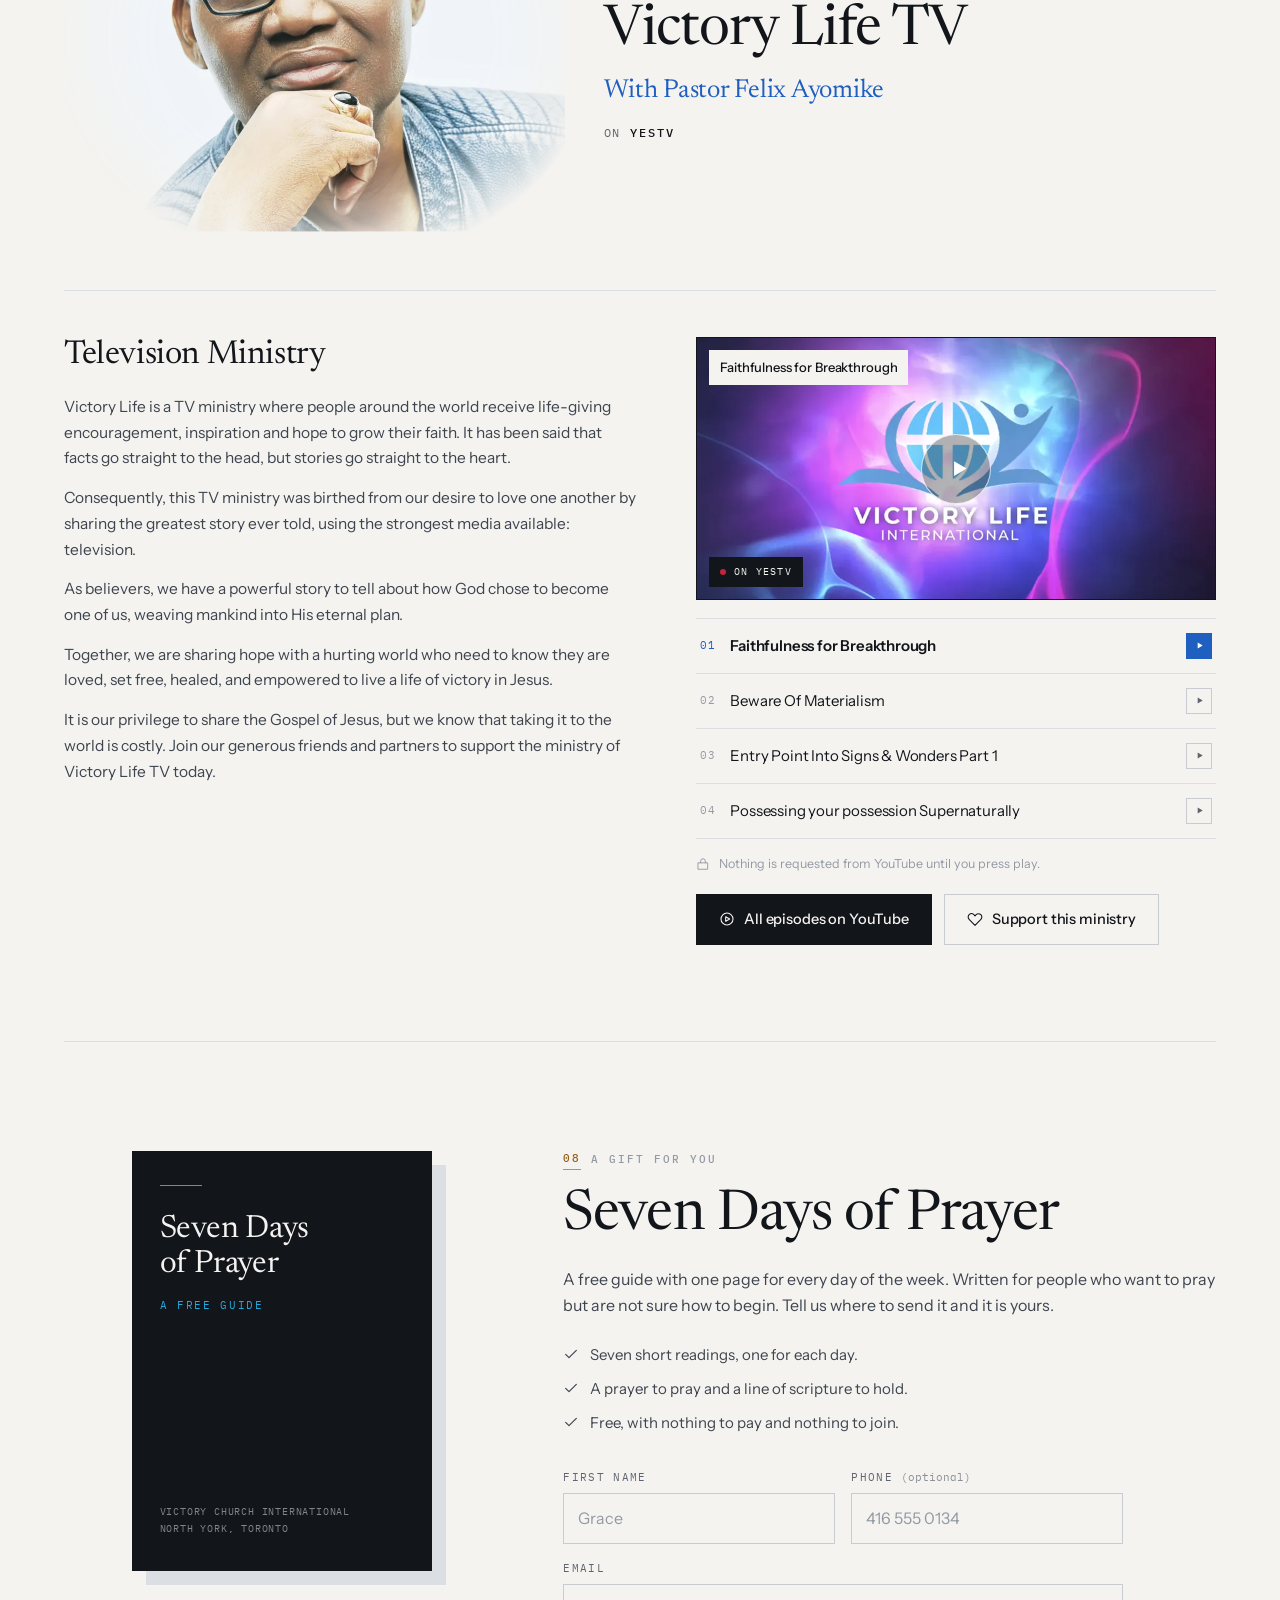
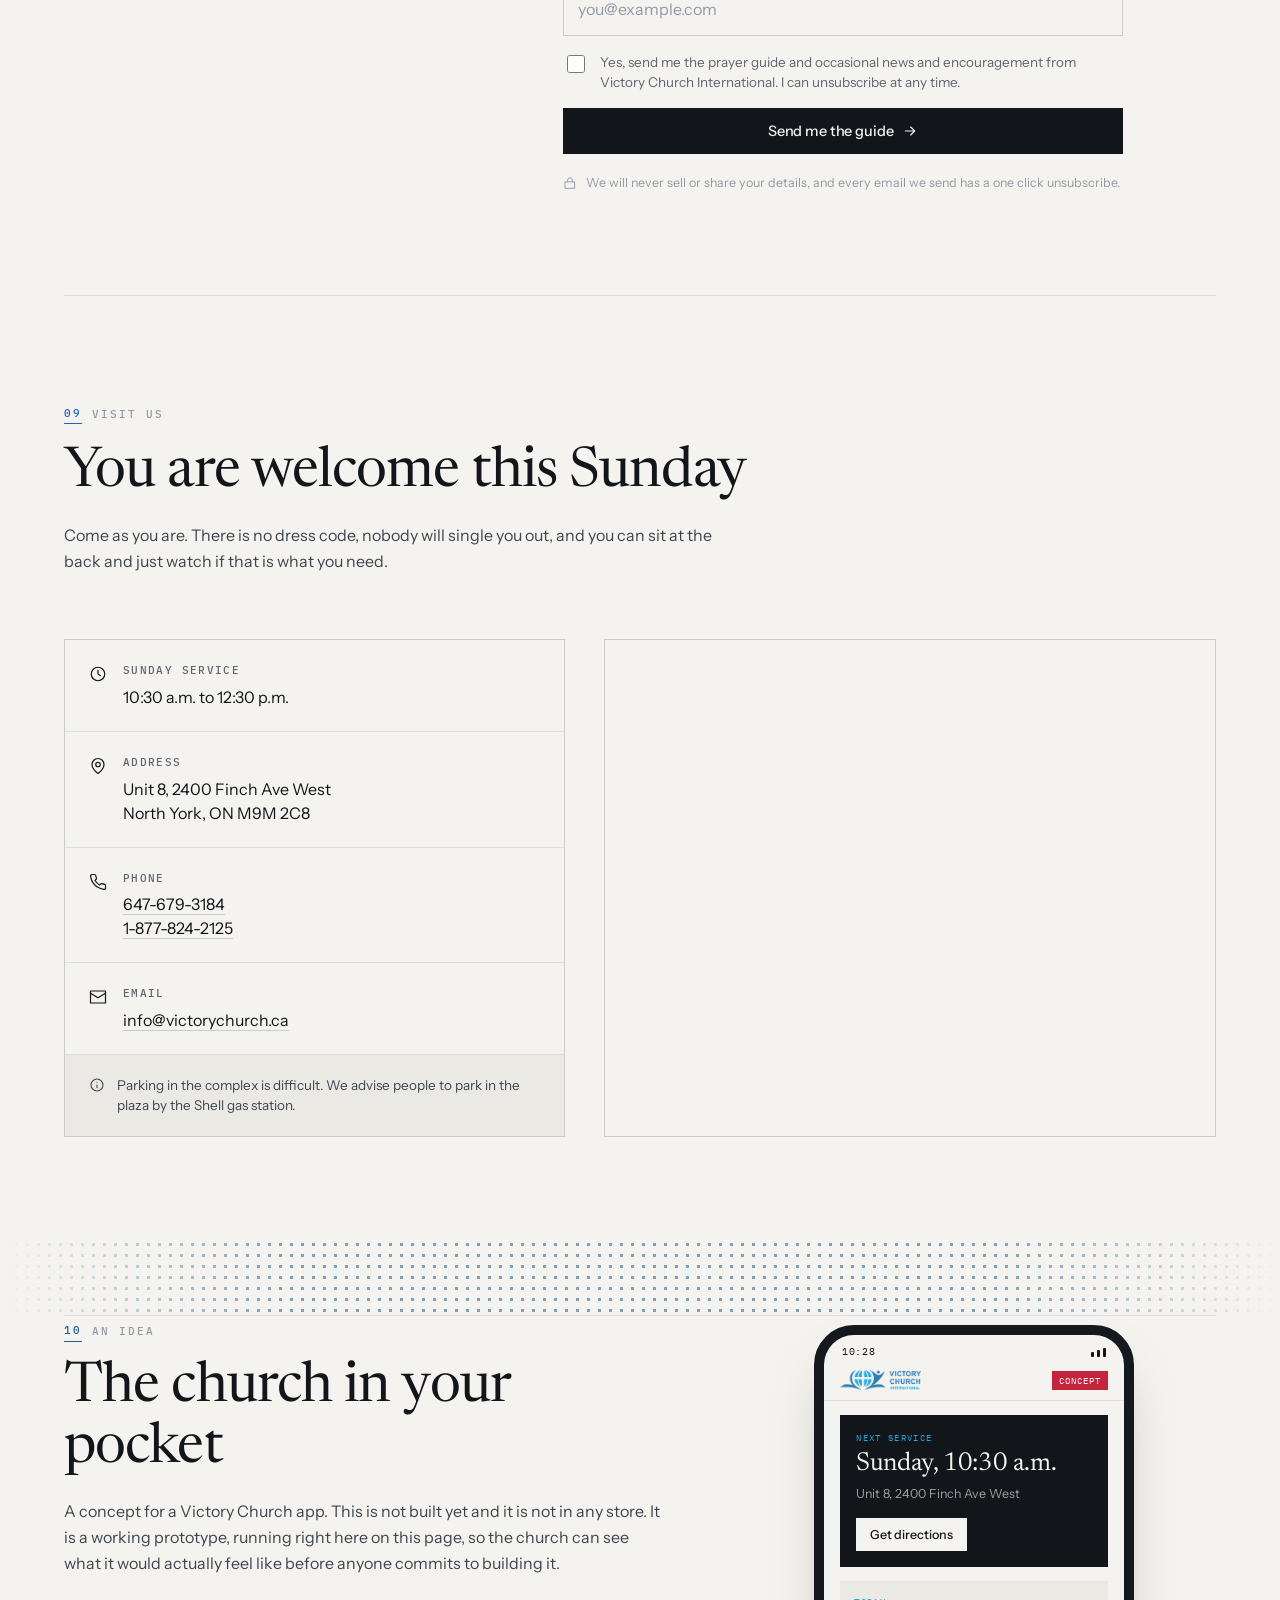
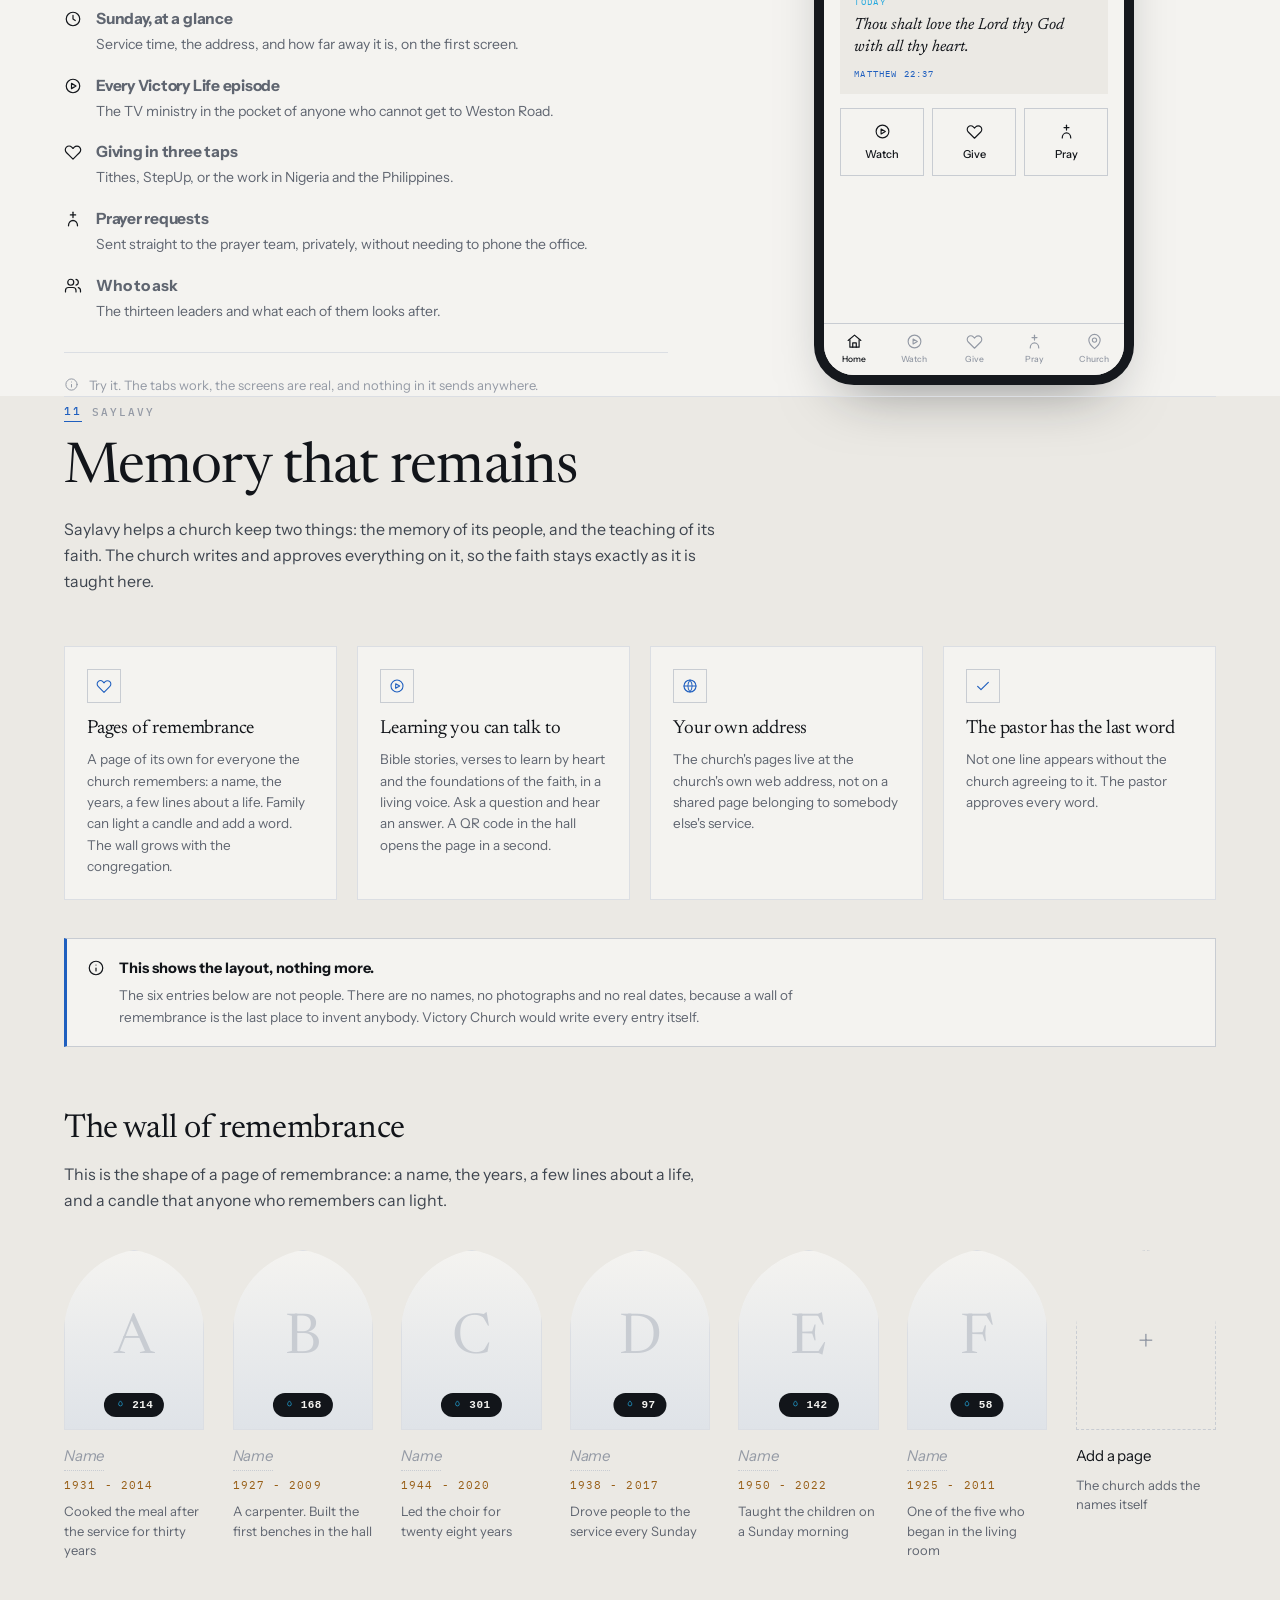
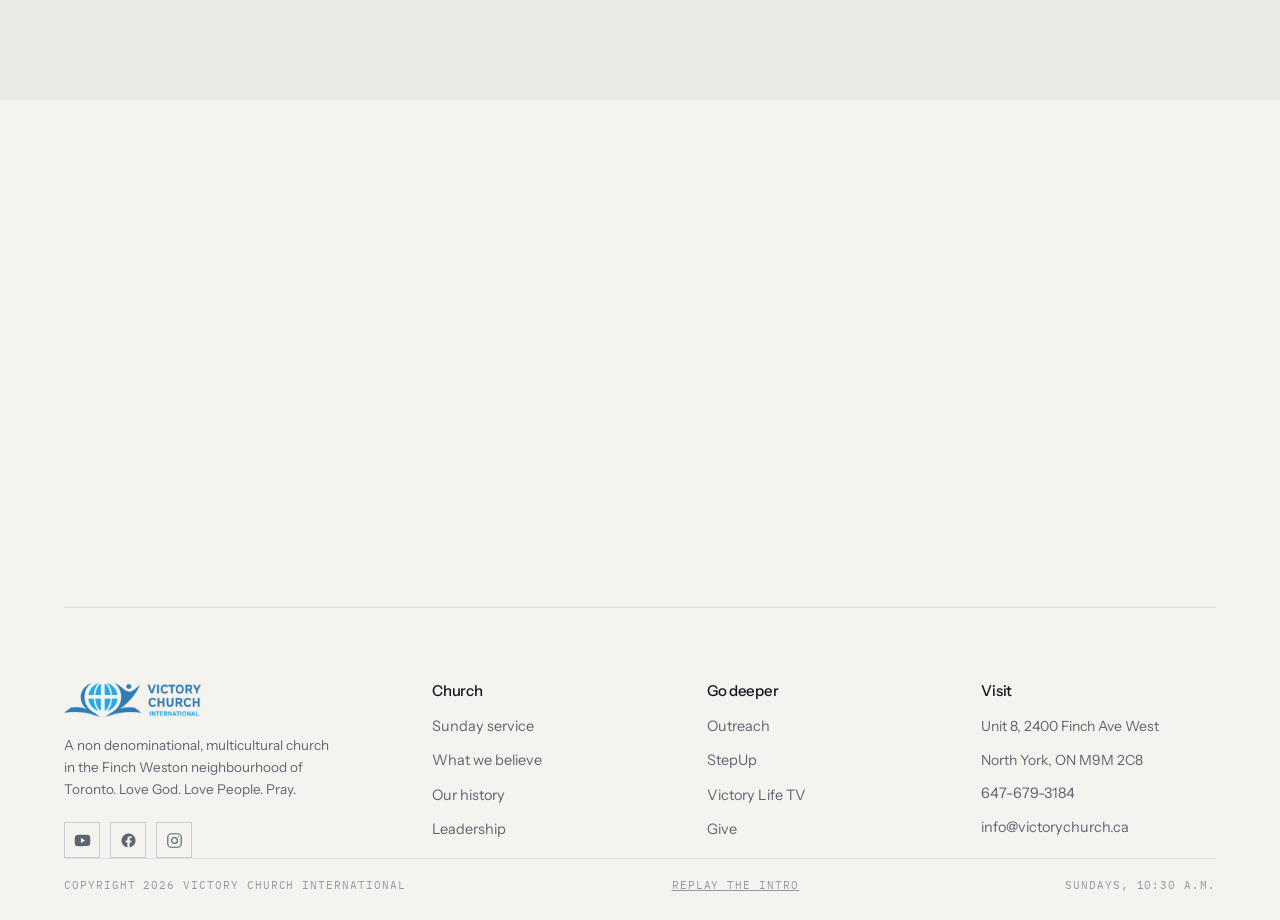
==== commit b05bf82c: "Play episodes inside the app, and add the Saylavy section The app's Watch tab opened YouTube in anot" ====
--- a/index.html
+++ b/index.html
@@ -14,7 +14,7 @@
 <link rel="preconnect" href="https://fonts.googleapis.com">
 <link rel="preconnect" href="https://fonts.gstatic.com" crossorigin>
 <link href="https://fonts.googleapis.com/css2?family=Instrument+Sans:wght@400;500;600&family=IBM+Plex+Mono:wght@400;500&family=Newsreader:ital,opsz,wght@0,6..72,400;1,6..72,400&family=Parisienne&display=swap" rel="stylesheet">
-<link rel="stylesheet" href="assets/css/main.css?v=44">
+<link rel="stylesheet" href="assets/css/main.css?v=47">
 </head>
 <body>
 
@@ -40,6 +40,7 @@
 <symbol id="i-ig" viewBox="0 0 24 24" fill="none" stroke="currentColor" stroke-width="1.7" stroke-linecap="round" stroke-linejoin="round"><rect x="2.5" y="2.5" width="19" height="19" rx="5"/><circle cx="12" cy="12" r="4.2"/><path d="M17.8 6.4h.01"/></symbol>
 <symbol id="i-home" viewBox="0 0 24 24" fill="none" stroke="currentColor" stroke-width="1.7" stroke-linecap="round" stroke-linejoin="round"><path d="M3 10.5 12 3l9 7.5"/><path d="M5.5 9.5V20h13V9.5"/><path d="M9.5 20v-6h5v6"/></symbol>
 <symbol id="i-pray" viewBox="0 0 24 24" fill="none" stroke="currentColor" stroke-width="1.7" stroke-linecap="round" stroke-linejoin="round"><path d="M12 3v7"/><path d="M8.5 6.5h7"/><path d="M6 21c0-4 2.7-7 6-7s6 3 6 7"/></symbol>
+<symbol id="i-globe" viewBox="0 0 24 24" fill="none" stroke="currentColor" stroke-width="1.7" stroke-linecap="round" stroke-linejoin="round"><circle cx="12" cy="12" r="9"/><path d="M3 12h18"/><path d="M12 3a15 15 0 0 1 0 18 15 15 0 0 1 0-18Z"/></symbol>
 </defs></svg>
 
 <!-- ============ intro ============ -->
@@ -967,25 +968,30 @@
             </section>
 
             <section class="ap" data-ap="watch" aria-label="Watch" hidden>
-              <div class="ap-live"><i></i> Victory Life on yesTV</div>
+              <div class="ap-player" data-ap-player>
+                <div class="ap-player-idle">
+                  <span class="ap-live"><i></i> Victory Life on yesTV</span>
+                  <p>Pick an episode and it plays here.</p>
+                </div>
+              </div>
               <h4 class="ap-h">Recent episodes</h4>
               <ol class="ap-list">
-              <li><button class="ap-row" type="button" data-open="https://www.youtube.com/watch?v=fhxWRksA2bM">
+              <li><button class="ap-row" type="button" data-play-ep="fhxWRksA2bM" data-ep-title="Faithfulness for Breakthrough">
                 <span class="ap-row-n">01</span>
                 <span class="ap-row-t">Faithfulness for Breakthrough</span>
                 <svg class="ap-row-go"><use href="#i-play"/></svg>
               </button></li>
-              <li><button class="ap-row" type="button" data-open="https://www.youtube.com/watch?v=su1Dgju1lkM">
+              <li><button class="ap-row" type="button" data-play-ep="su1Dgju1lkM" data-ep-title="Beware Of Materialism">
                 <span class="ap-row-n">02</span>
                 <span class="ap-row-t">Beware Of Materialism</span>
                 <svg class="ap-row-go"><use href="#i-play"/></svg>
               </button></li>
-              <li><button class="ap-row" type="button" data-open="https://www.youtube.com/watch?v=mcTOf5DzLxE">
+              <li><button class="ap-row" type="button" data-play-ep="mcTOf5DzLxE" data-ep-title="Entry Point Into Signs &amp; Wonders Part 1">
                 <span class="ap-row-n">03</span>
                 <span class="ap-row-t">Entry Point Into Signs &amp; Wonders Part 1</span>
                 <svg class="ap-row-go"><use href="#i-play"/></svg>
               </button></li>
-              <li><button class="ap-row" type="button" data-open="https://www.youtube.com/watch?v=ufWCG5a6W-4">
+              <li><button class="ap-row" type="button" data-play-ep="ufWCG5a6W-4" data-ep-title="Possessing your possession Supernaturally">
                 <span class="ap-row-n">04</span>
                 <span class="ap-row-t">Possessing your possession Supernaturally</span>
                 <svg class="ap-row-go"><use href="#i-play"/></svg>
@@ -1013,13 +1019,22 @@
 
             <section class="ap" data-ap="pray" aria-label="Prayer request" hidden>
               <h4 class="ap-h">Prayer request</h4>
-              <label class="ap-label" for="ap-pray">What can we pray for?</label>
-              <textarea class="ap-text" id="ap-pray" rows="4" placeholder="You can keep it short."></textarea>
-              <div class="ap-check">
-                <input type="checkbox" id="ap-anon"><label for="ap-anon">Keep this private to the prayer team</label>
+              <div class="ap-prayform" data-pray-form>
+                <label class="ap-label" for="ap-pray">What can we pray for?</label>
+                <textarea class="ap-text" id="ap-pray" rows="4" placeholder="You can keep it short."></textarea>
+                <div class="ap-check">
+                  <input type="checkbox" id="ap-anon"><label for="ap-anon">Keep this private to the prayer team</label>
+                </div>
+                <button class="ap-btn ap-btn-wide" type="button" data-pray-send>Send to the prayer team</button>
+                <p class="ap-fine">Preview only. Nothing typed here is sent or stored.</p>
               </div>
-              <button class="ap-btn ap-btn-wide" type="button" data-demo>Send to the prayer team</button>
-              <p class="ap-fine">Preview only. Nothing typed here is sent or stored.</p>
+              <div class="ap-done" data-pray-done hidden>
+                <span class="ap-done-mark"><svg viewBox="0 0 24 24" aria-hidden="true"><path d="m4 12.5 5 5L20 6.5"/></svg></span>
+                <h5>We are praying</h5>
+                <p>In the real app this would reach the prayer team, and nobody else.
+                  Nothing was sent just now.</p>
+                <button class="ap-btn" type="button" data-pray-again>Write another</button>
+              </div>
             </section>
 
             <section class="ap" data-ap="church" aria-label="The church" hidden>
@@ -1046,6 +1061,143 @@
           <div class="phone-toast" data-toast role="status" aria-live="polite"></div>
         </div>
       </div>
+    </div>
+  </div>
+</section>
+
+<!-- ============ saylavy ============ -->
+<section class="say sec-rule" id="saylavy">
+  <div class="wrap">
+    <div class="say-head rv">
+      <span class="eyebrow"><i class="num">11</i> Saylavy</span>
+      <h2 class="h-lg">Memory that remains</h2>
+      <p class="lede">Saylavy helps a church keep two things: the memory of its people, and the
+        teaching of its faith. The church writes and approves everything on it, so the faith stays
+        exactly as it is taught here.</p>
+    </div>
+
+    <div class="say-cards rv">
+      <article class="say-card">
+        <span class="say-ico"><svg><use href="#i-heart"/></svg></span>
+        <h3>Pages of remembrance</h3>
+        <p>A page of its own for everyone the church remembers: a name, the years, a few lines
+          about a life. Family can light a candle and add a word. The wall grows with the
+          congregation.</p>
+      </article>
+      <article class="say-card">
+        <span class="say-ico"><svg><use href="#i-play"/></svg></span>
+        <h3>Learning you can talk to</h3>
+        <p>Bible stories, verses to learn by heart and the foundations of the faith, in a living
+          voice. Ask a question and hear an answer. A QR code in the hall opens the page in a
+          second.</p>
+      </article>
+      <article class="say-card">
+        <span class="say-ico"><svg><use href="#i-globe"/></svg></span>
+        <h3>Your own address</h3>
+        <p>The church's pages live at the church's own web address, not on a shared page belonging
+          to somebody else's service.</p>
+      </article>
+      <article class="say-card">
+        <span class="say-ico"><svg><use href="#i-check"/></svg></span>
+        <h3>The pastor has the last word</h3>
+        <p>Not one line appears without the church agreeing to it. The pastor approves every
+          word.</p>
+      </article>
+    </div>
+
+    <div class="say-notice rv">
+      <svg><use href="#i-info"/></svg>
+      <div>
+        <b>This shows the layout, nothing more.</b>
+        <p>The six entries below are not people. There are no names, no photographs and no real
+          dates, because a wall of remembrance is the last place to invent anybody. Victory Church
+          would write every entry itself.</p>
+      </div>
+    </div>
+
+    <div class="say-wall rv">
+      <h3 class="h-md">The wall of remembrance</h3>
+      <p class="lede">This is the shape of a page of remembrance: a name, the years, a few lines
+        about a life, and a candle that anyone who remembers can light.</p>
+      <ul class="mem-grid">
+        <li class="mem-card">
+          <div class="mem-face"><span>A</span>
+            <button class="mem-candle" type="button" data-candle aria-label="Light a candle">
+              <svg viewBox="0 0 24 24" aria-hidden="true"><path d="M12 3c2.5 3 4 5 4 7a4 4 0 0 1-8 0c0-2 1.5-4 4-7Z"/></svg>
+              <b>214</b>
+            </button>
+          </div>
+          <p class="mem-name mem-slot">Name</p>
+          <p class="mem-years">1931 - 2014</p>
+          <p class="mem-line">Cooked the meal after the service for thirty years</p>
+        </li>
+        <li class="mem-card">
+          <div class="mem-face"><span>B</span>
+            <button class="mem-candle" type="button" data-candle aria-label="Light a candle">
+              <svg viewBox="0 0 24 24" aria-hidden="true"><path d="M12 3c2.5 3 4 5 4 7a4 4 0 0 1-8 0c0-2 1.5-4 4-7Z"/></svg>
+              <b>168</b>
+            </button>
+          </div>
+          <p class="mem-name mem-slot">Name</p>
+          <p class="mem-years">1927 - 2009</p>
+          <p class="mem-line">A carpenter. Built the first benches in the hall</p>
+        </li>
+        <li class="mem-card">
+          <div class="mem-face"><span>C</span>
+            <button class="mem-candle" type="button" data-candle aria-label="Light a candle">
+              <svg viewBox="0 0 24 24" aria-hidden="true"><path d="M12 3c2.5 3 4 5 4 7a4 4 0 0 1-8 0c0-2 1.5-4 4-7Z"/></svg>
+              <b>301</b>
+            </button>
+          </div>
+          <p class="mem-name mem-slot">Name</p>
+          <p class="mem-years">1944 - 2020</p>
+          <p class="mem-line">Led the choir for twenty eight years</p>
+        </li>
+        <li class="mem-card">
+          <div class="mem-face"><span>D</span>
+            <button class="mem-candle" type="button" data-candle aria-label="Light a candle">
+              <svg viewBox="0 0 24 24" aria-hidden="true"><path d="M12 3c2.5 3 4 5 4 7a4 4 0 0 1-8 0c0-2 1.5-4 4-7Z"/></svg>
+              <b>97</b>
+            </button>
+          </div>
+          <p class="mem-name mem-slot">Name</p>
+          <p class="mem-years">1938 - 2017</p>
+          <p class="mem-line">Drove people to the service every Sunday</p>
+        </li>
+        <li class="mem-card">
+          <div class="mem-face"><span>E</span>
+            <button class="mem-candle" type="button" data-candle aria-label="Light a candle">
+              <svg viewBox="0 0 24 24" aria-hidden="true"><path d="M12 3c2.5 3 4 5 4 7a4 4 0 0 1-8 0c0-2 1.5-4 4-7Z"/></svg>
+              <b>142</b>
+            </button>
+          </div>
+          <p class="mem-name mem-slot">Name</p>
+          <p class="mem-years">1950 - 2022</p>
+          <p class="mem-line">Taught the children on a Sunday morning</p>
+        </li>
+        <li class="mem-card">
+          <div class="mem-face"><span>F</span>
+            <button class="mem-candle" type="button" data-candle aria-label="Light a candle">
+              <svg viewBox="0 0 24 24" aria-hidden="true"><path d="M12 3c2.5 3 4 5 4 7a4 4 0 0 1-8 0c0-2 1.5-4 4-7Z"/></svg>
+              <b>58</b>
+            </button>
+          </div>
+          <p class="mem-name mem-slot">Name</p>
+          <p class="mem-years">1925 - 2011</p>
+          <p class="mem-line">One of the five who began in the living room</p>
+        </li>
+        <li class="mem-card mem-add">
+          <div class="mem-face mem-face-empty"><span aria-hidden="true">+</span></div>
+          <p class="mem-name">Add a page</p>
+          <p class="mem-line">The church adds the names itself</p>
+        </li>
+      </ul>
+    </div>
+
+    <div class="say-foot rv">
+      <a class="btn btn-primary" href="https://saylavy.world" target="_blank" rel="noopener">See Saylavy <svg><use href="#i-arrow"/></svg></a>
+      <p class="say-fine">Saylavy is a separate service. Nothing on this page is connected to it
+        yet, and no page of remembrance exists for this church.</p>
     </div>
   </div>
 </section>
@@ -1138,6 +1290,6 @@
   </div>
 </dialog>
 
-<script src="assets/js/main.js?v=44"></script>
+<script src="assets/js/main.js?v=47"></script>
 </body>
 </html>
--- a/assets/css/main.css
+++ b/assets/css/main.css
@@ -2391,3 +2391,192 @@
   .pdlg-body { padding: 20px 20px 16px; }
   .pdlg-text p { margin-bottom: 16px; }
 }
+
+/* ---- the app: video in the handset, and an answer to the prayer form ---- */
+.ap-player {
+  position: relative;
+  aspect-ratio: 16 / 9;
+  background: var(--ink);
+  margin-bottom: 16px;
+  overflow: hidden;
+}
+.ap-player iframe { position: absolute; inset: 0; width: 100%; height: 100%; border: 0; }
+.ap-player-idle {
+  position: absolute;
+  inset: 0;
+  display: flex;
+  flex-direction: column;
+  align-items: center;
+  justify-content: center;
+  gap: 9px;
+  padding: 12px;
+  text-align: center;
+}
+.ap-player-idle p { margin: 0; font-size: 11px; color: rgba(244,243,240,.55); }
+.ap-player-idle .ap-live { margin: 0; }
+
+.ap-row.is-on .ap-row-t { font-weight: 600; }
+.ap-row.is-on .ap-row-n { color: var(--royal-t); }
+.ap-row.is-on .ap-row-go { fill: var(--royal-t); }
+
+.ap-done { text-align: center; padding: 18px 4px 4px; }
+.ap-done-mark {
+  width: 40px;
+  height: 40px;
+  margin: 0 auto 14px;
+  display: grid;
+  place-items: center;
+  border: 1px solid var(--royal-t);
+  border-radius: 50%;
+  color: var(--royal-t);
+}
+.ap-done-mark svg { width: 18px; height: 18px; fill: none; stroke: currentColor; stroke-width: 2.2; stroke-linecap: round; stroke-linejoin: round; }
+.ap-done h5 { font-family: var(--serif); font-weight: 400; font-size: 21px; letter-spacing: -.012em; margin: 0 0 8px; }
+.ap-done p { margin: 0 0 16px; font-size: 12px; line-height: 1.5; color: var(--mute); }
+
+/* ----------------------------------------------------------------- saylavy */
+/* A second concept section, like the app: this one shows what Saylavy would
+   look like for this church. Same rule applies, and harder. A wall of
+   remembrance is the last place on earth to invent a person, so there are no
+   invented names, no invented photographs, and the notice above the wall says
+   so in as many words. */
+#saylavy { --accent: var(--royal); --accent-t: var(--royal-t); }
+.say { background: var(--paper-d); }
+.say-head { max-width: 70ch; margin-bottom: clamp(30px, 4vw, 52px); }
+.say-head .h-lg { margin: 16px 0 18px; }
+
+.say-cards {
+  display: grid;
+  grid-template-columns: repeat(4, 1fr);
+  gap: clamp(14px, 1.6vw, 22px);
+}
+@media (max-width: 960px) { .say-cards { grid-template-columns: repeat(2, 1fr); } }
+@media (max-width: 560px) { .say-cards { grid-template-columns: 1fr; } }
+
+.say-card {
+  background: var(--paper);
+  border: 1px solid var(--rule-2);
+  padding: 22px;
+}
+.say-ico {
+  display: grid;
+  place-items: center;
+  width: 34px;
+  height: 34px;
+  margin-bottom: 16px;
+  border: 1px solid var(--rule);
+  color: var(--royal-t);
+}
+.say-ico svg { width: 16px; height: 16px; stroke: currentColor; fill: none; }
+.say-card h3 { font-family: var(--serif); font-weight: 400; font-size: 19px; letter-spacing: -.01em; margin-bottom: 10px; }
+.say-card p { font-size: 13.5px; line-height: 1.58; color: var(--mute); }
+
+.say-notice {
+  display: flex;
+  gap: 14px;
+  margin-top: clamp(24px, 3vw, 38px);
+  padding: 18px 20px;
+  background: var(--paper);
+  border: 1px solid var(--rule);
+  border-left: 3px solid var(--royal-t);
+}
+.say-notice svg { width: 18px; height: 18px; flex: none; margin-top: 2px; stroke: var(--royal-t); fill: none; }
+.say-notice b { display: block; font-size: 14.5px; margin-bottom: 5px; }
+.say-notice p { font-size: 13.5px; line-height: 1.58; color: var(--mute); max-width: 78ch; }
+
+.say-wall { margin-top: clamp(38px, 5vw, 64px); }
+.say-wall .h-md { margin-bottom: 12px; }
+.say-wall .lede { margin-bottom: clamp(24px, 3vw, 36px); }
+
+.mem-grid {
+  list-style: none;
+  margin: 0;
+  padding: 0;
+  display: grid;
+  grid-template-columns: repeat(auto-fill, minmax(140px, 1fr));
+  gap: clamp(14px, 2.2vw, 30px);
+}
+
+/* The same pointed arch as the welcome portrait and the scripture mark. It is
+   the shape of their own windows, and it is the right shape for this. */
+.mem-face {
+  position: relative;
+  aspect-ratio: 100 / 128;
+  display: grid;
+  place-items: center;
+  background: linear-gradient(180deg, var(--paper) 0%, #DFE3E8 100%);
+  border: 1px solid var(--rule-2);
+  -webkit-mask-image: url("data:image/svg+xml,%3Csvg xmlns='http://www.w3.org/2000/svg' viewBox='0 0 100 130' preserveAspectRatio='none'%3E%3Cpath d='M0,130 L0,59 A60,60 0 0,1 50,0 A60,60 0 0,1 100,59 L100,130 Z' fill='%23000'/%3E%3C/svg%3E");
+  mask-image: url("data:image/svg+xml,%3Csvg xmlns='http://www.w3.org/2000/svg' viewBox='0 0 100 130' preserveAspectRatio='none'%3E%3Cpath d='M0,130 L0,59 A60,60 0 0,1 50,0 A60,60 0 0,1 100,59 L100,130 Z' fill='%23000'/%3E%3C/svg%3E");
+  -webkit-mask-size: 100% 100%;
+  mask-size: 100% 100%;
+  -webkit-mask-repeat: no-repeat;
+  mask-repeat: no-repeat;
+}
+.mem-face > span {
+  font-family: var(--serif);
+  font-size: clamp(38px, 4.6vw, 56px);
+  color: var(--rule);
+  line-height: 1;
+  user-select: none;
+}
+
+.mem-candle {
+  position: absolute;
+  left: 50%;
+  bottom: 12px;
+  transform: translateX(-50%);
+  display: inline-flex;
+  align-items: center;
+  gap: 6px;
+  padding: 6px 11px;
+  border: 0;
+  border-radius: 999px;
+  background: var(--ink);
+  color: var(--paper);
+  font-family: var(--mono);
+  font-size: 11px;
+  letter-spacing: .04em;
+  cursor: pointer;
+  transition: background .2s var(--ease);
+}
+.mem-candle svg { width: 11px; height: 12px; fill: none; stroke: var(--blue-lt); stroke-width: 1.6; }
+.mem-candle:hover { background: var(--royal-t); }
+.mem-candle.is-lit svg { fill: var(--orange); stroke: var(--orange); }
+
+.mem-name { margin: 14px 0 0; font-size: 15px; letter-spacing: -.015em; }
+.mem-years {
+  margin: 6px 0 0;
+  font-family: var(--mono);
+  font-size: 11px;
+  letter-spacing: .1em;
+  color: var(--orange-t);
+}
+.mem-line { margin: 8px 0 0; font-size: 13px; line-height: 1.5; color: var(--mute); }
+
+.mem-face-empty {
+  background: none;
+  border: 1px dashed var(--rule);
+}
+.mem-face-empty > span { color: var(--faint); font-size: 34px; }
+
+.say-foot {
+  display: flex;
+  flex-wrap: wrap;
+  align-items: center;
+  gap: 16px 24px;
+  margin-top: clamp(32px, 4vw, 52px);
+  padding-top: clamp(24px, 3vw, 36px);
+  border-top: 1px solid var(--rule);
+}
+.say-fine { font-size: 12.5px; line-height: 1.55; color: var(--faint); max-width: 60ch; }
+
+/* The name is the one thing on a card like this that must never be invented,
+   so it is shown as the empty slot it is rather than filled with a stranger. */
+.mem-slot {
+  color: var(--faint);
+  font-style: italic;
+  border-bottom: 1px dotted var(--rule);
+  display: inline-block;
+  padding-bottom: 2px;
+}
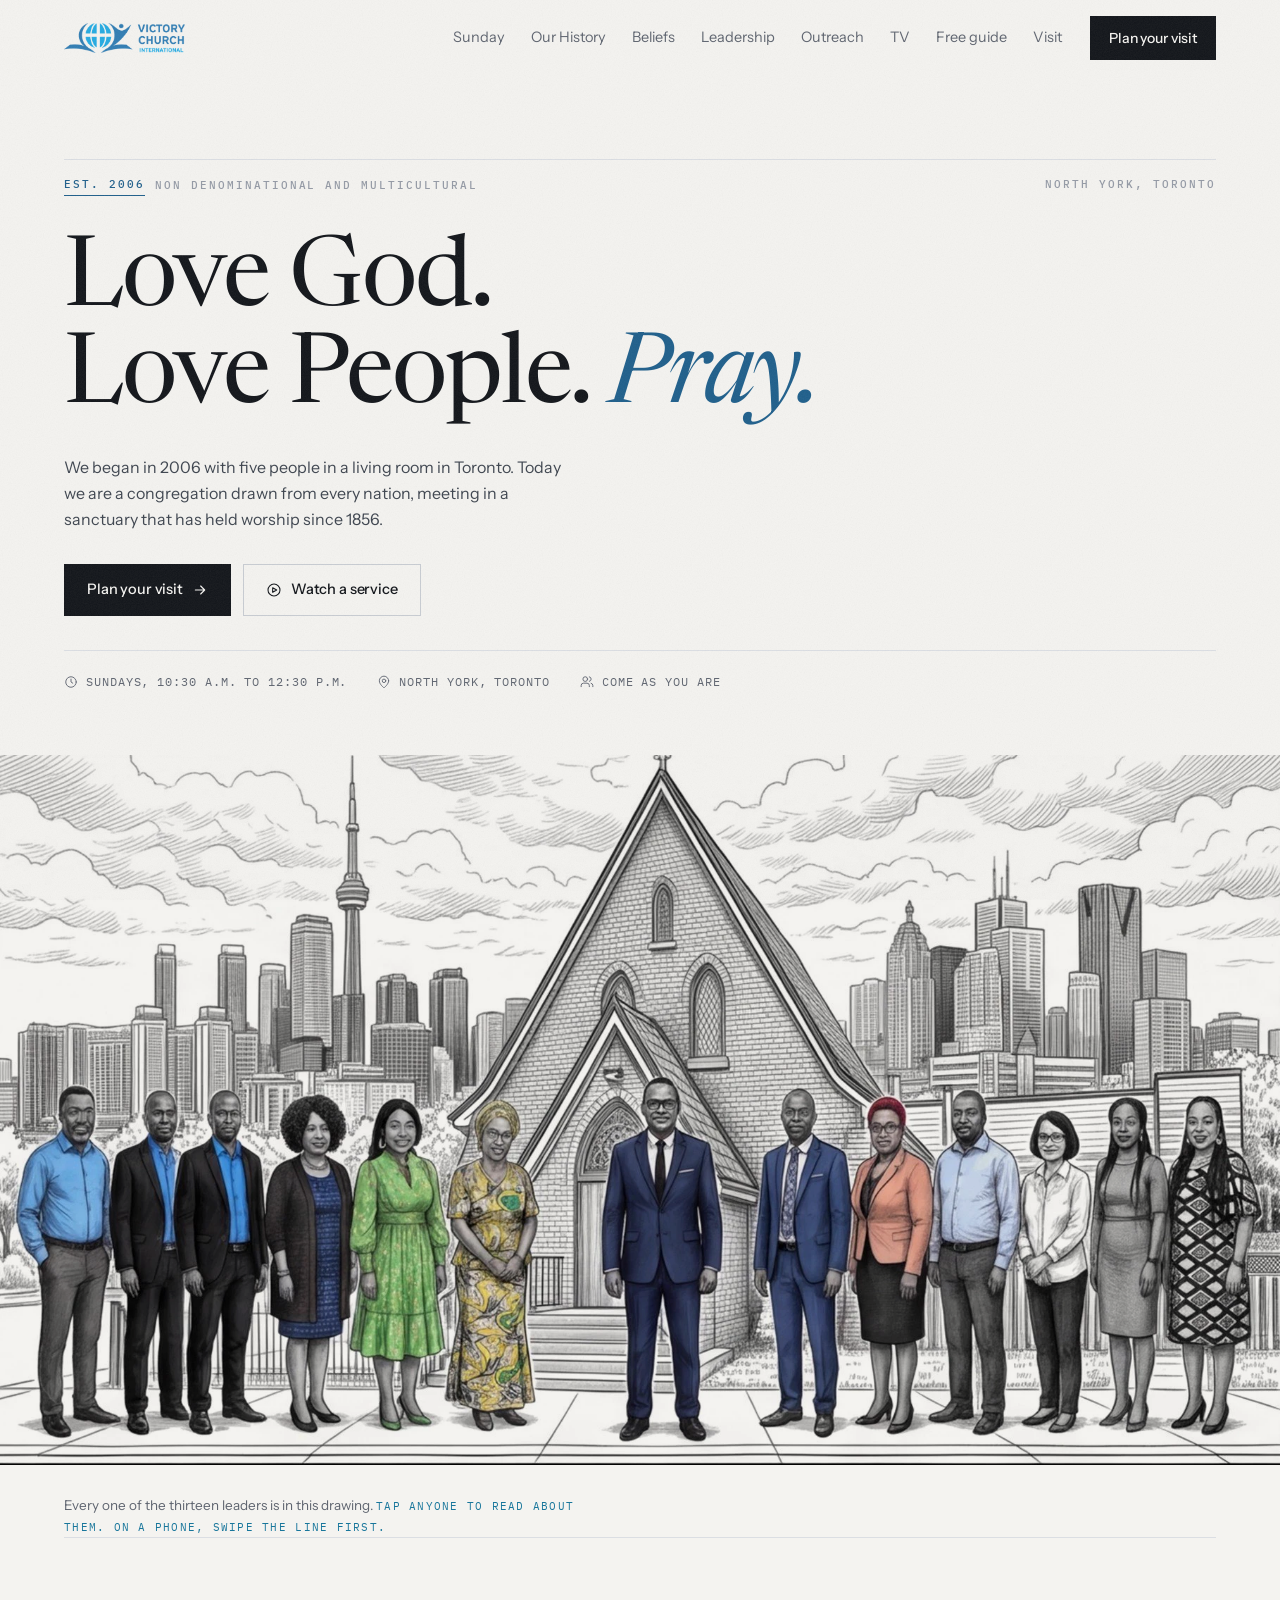
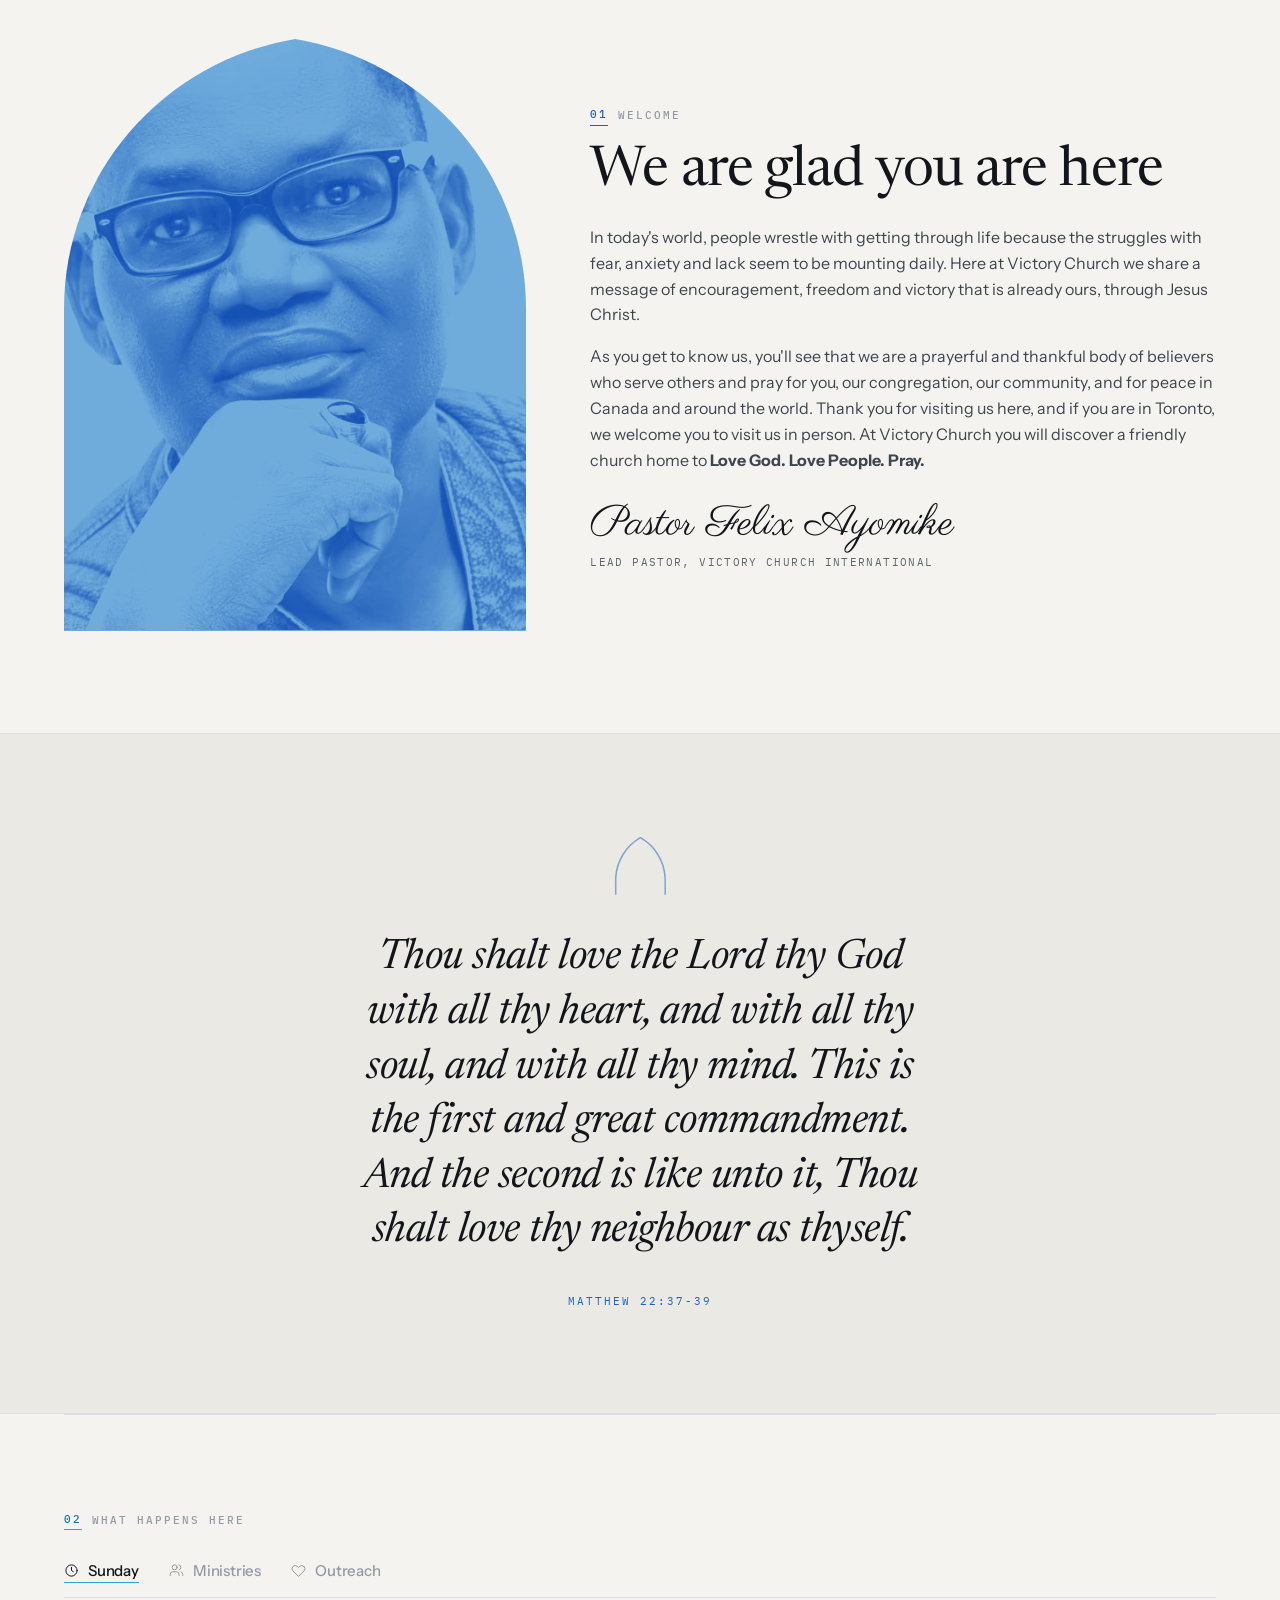
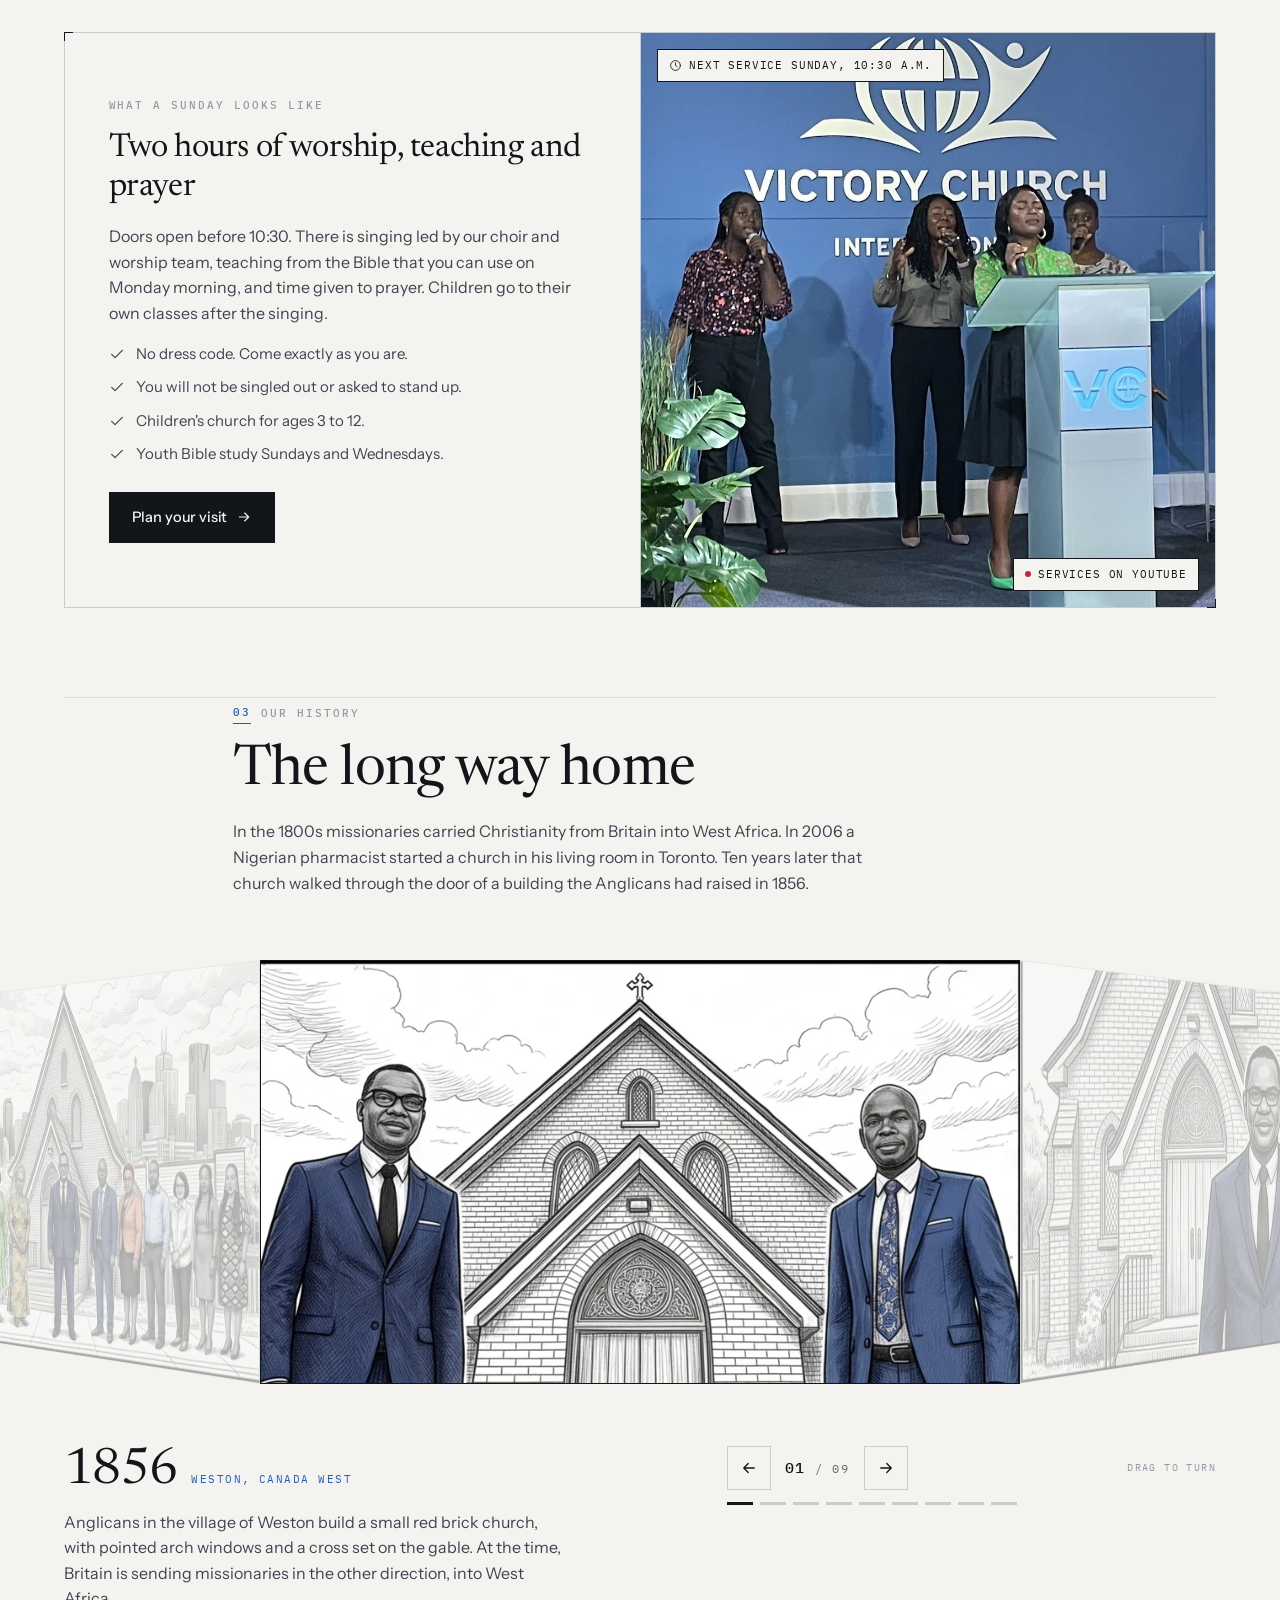
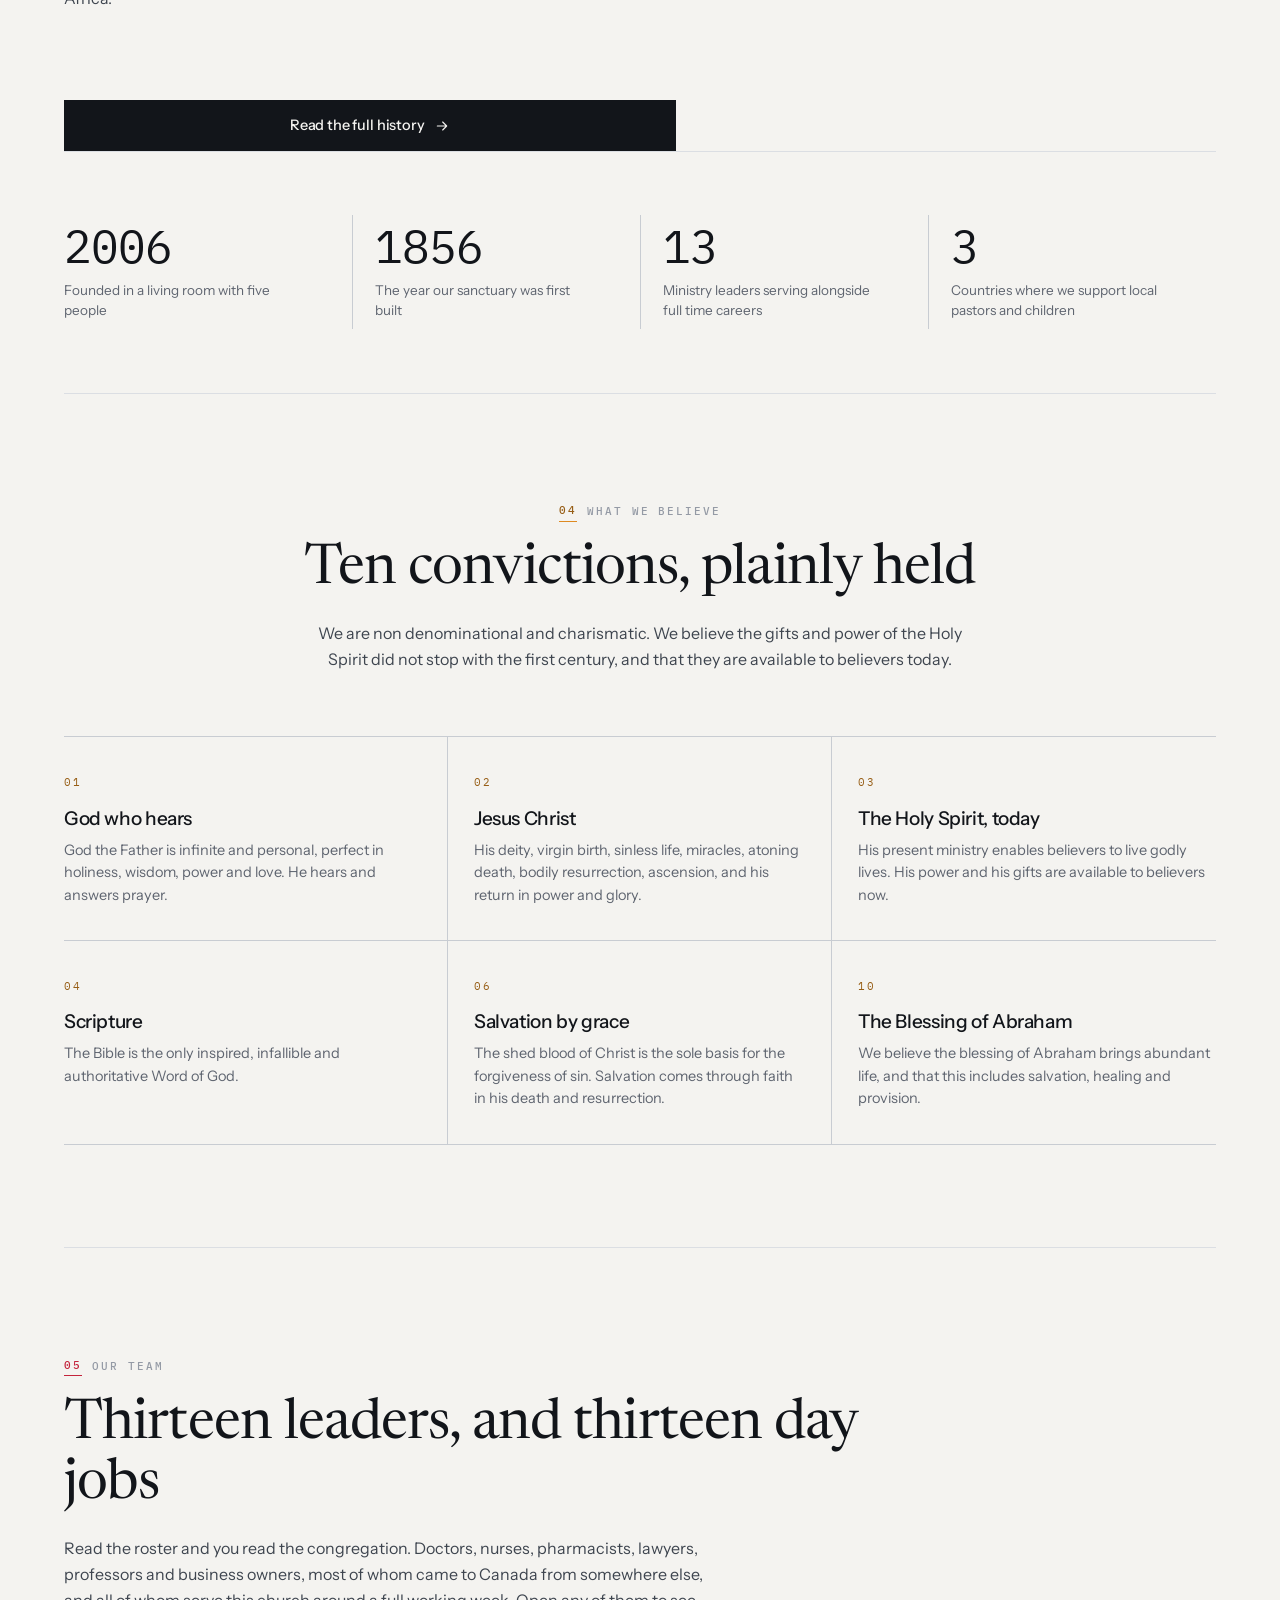
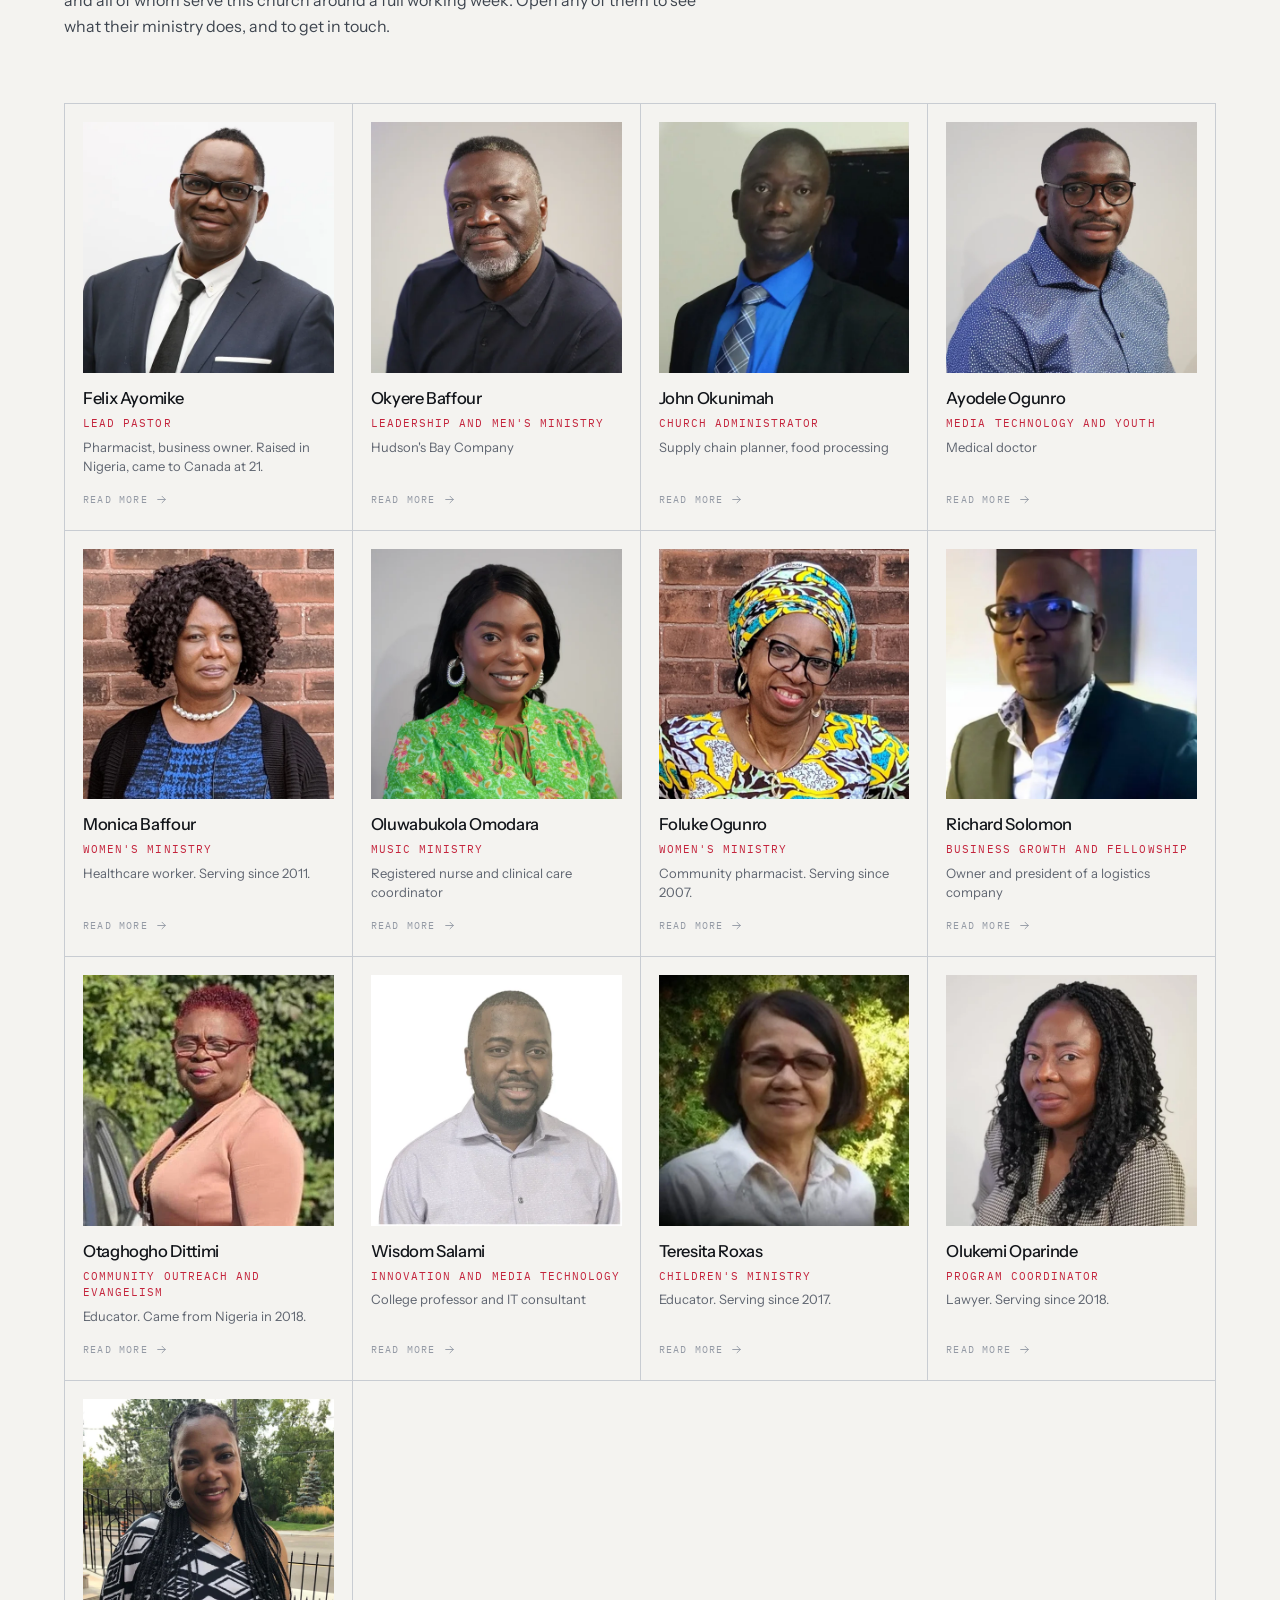
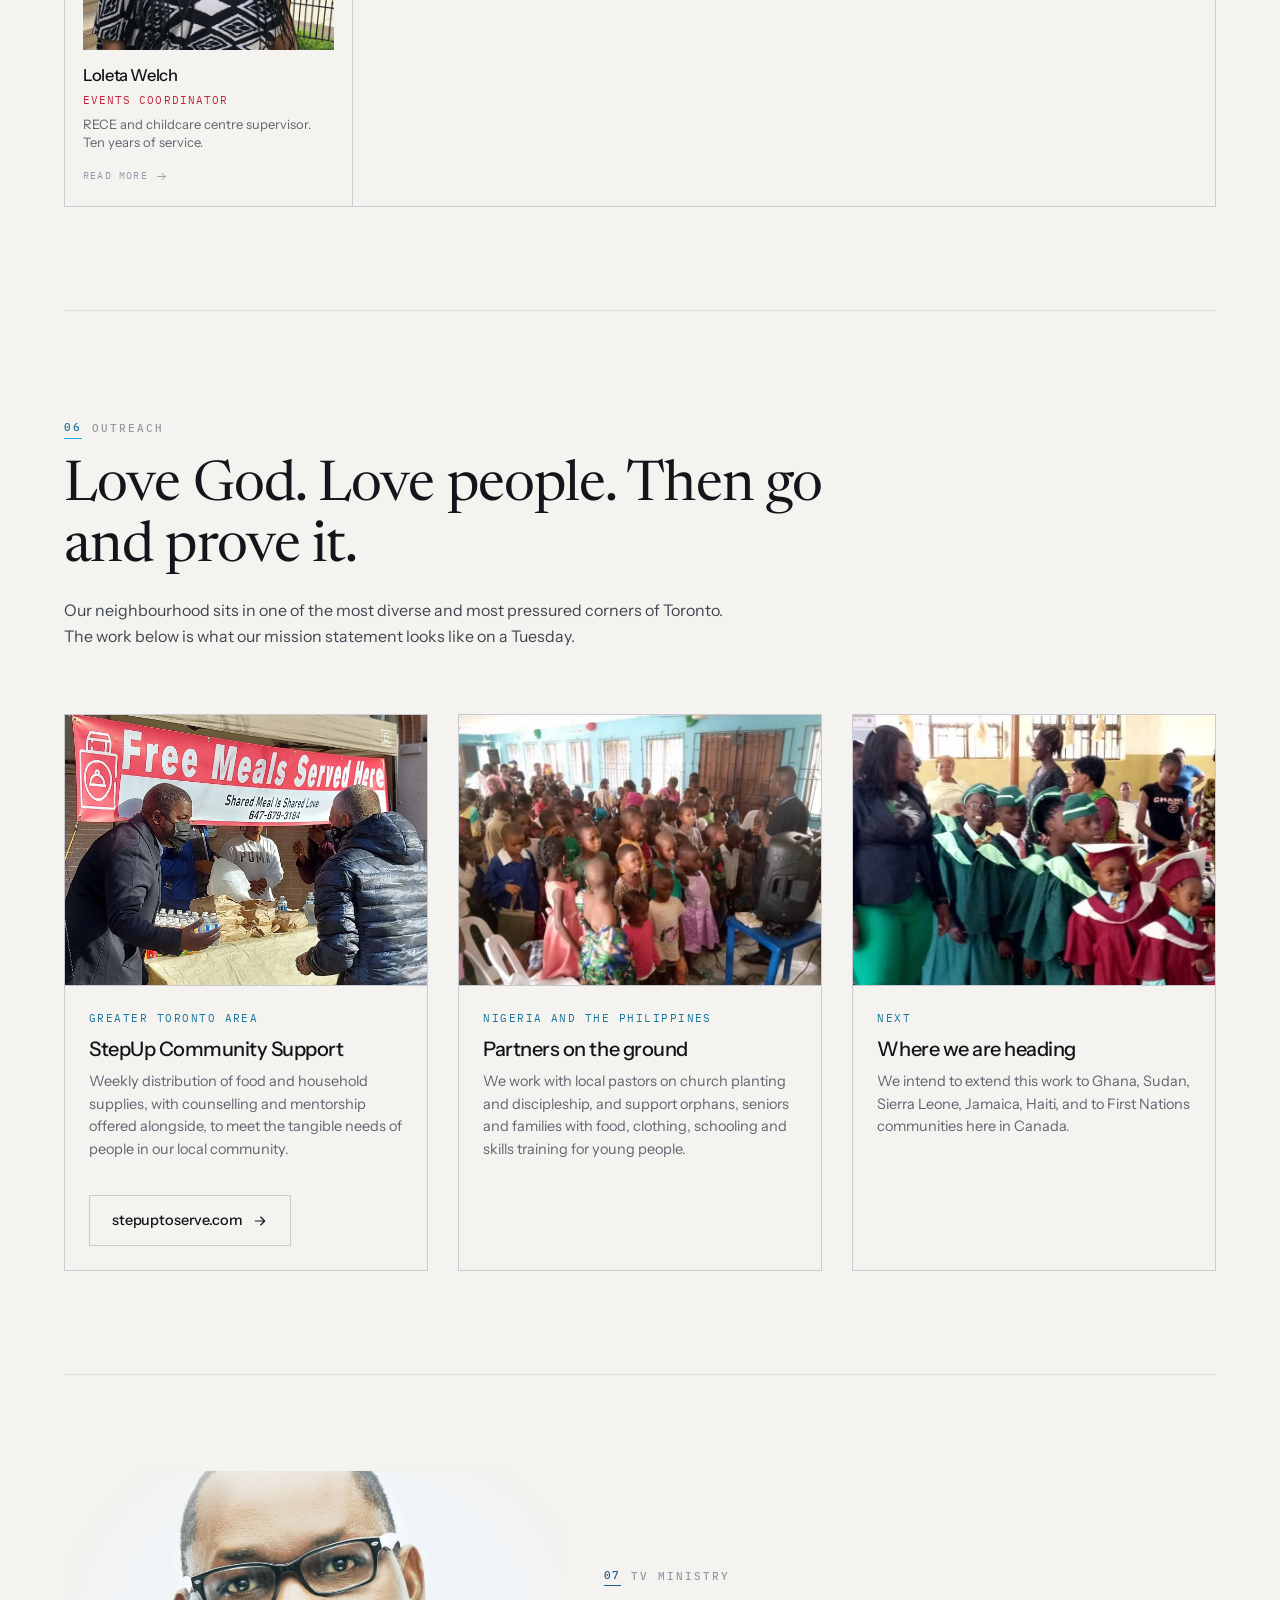
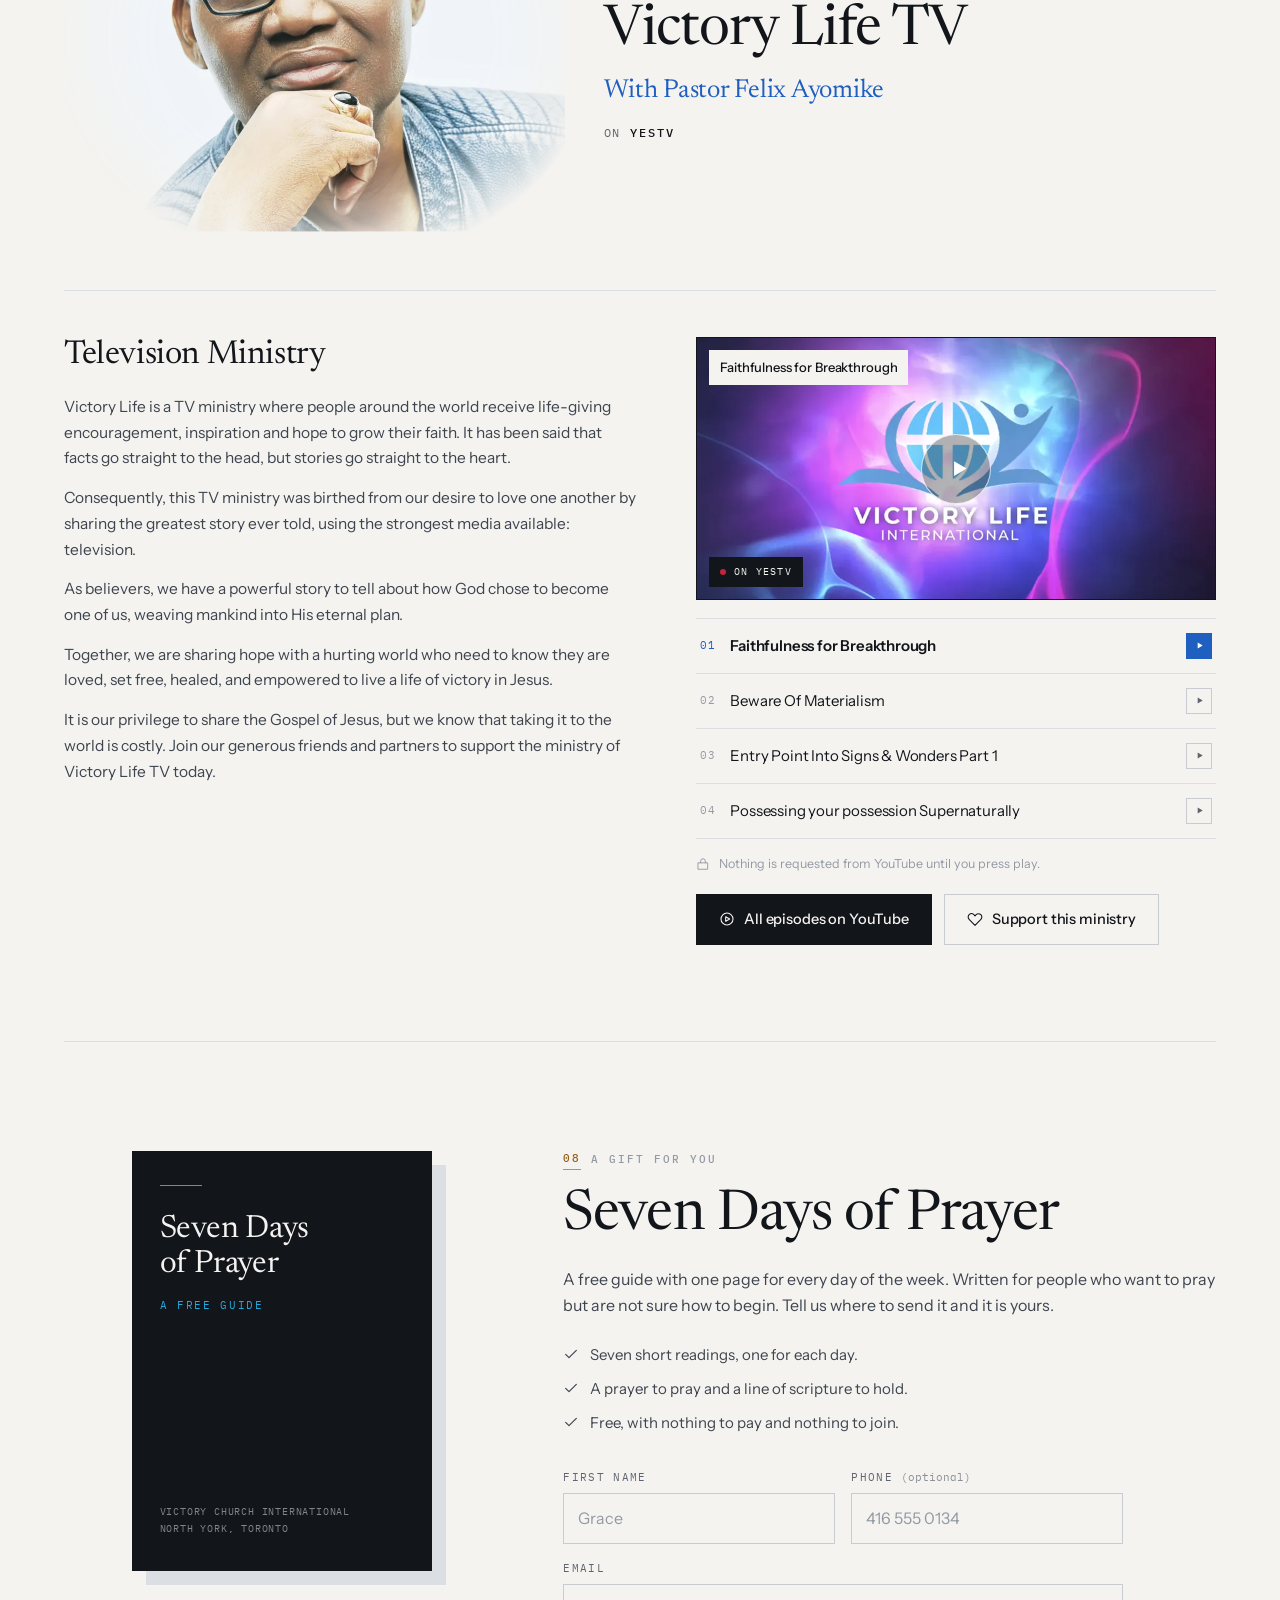
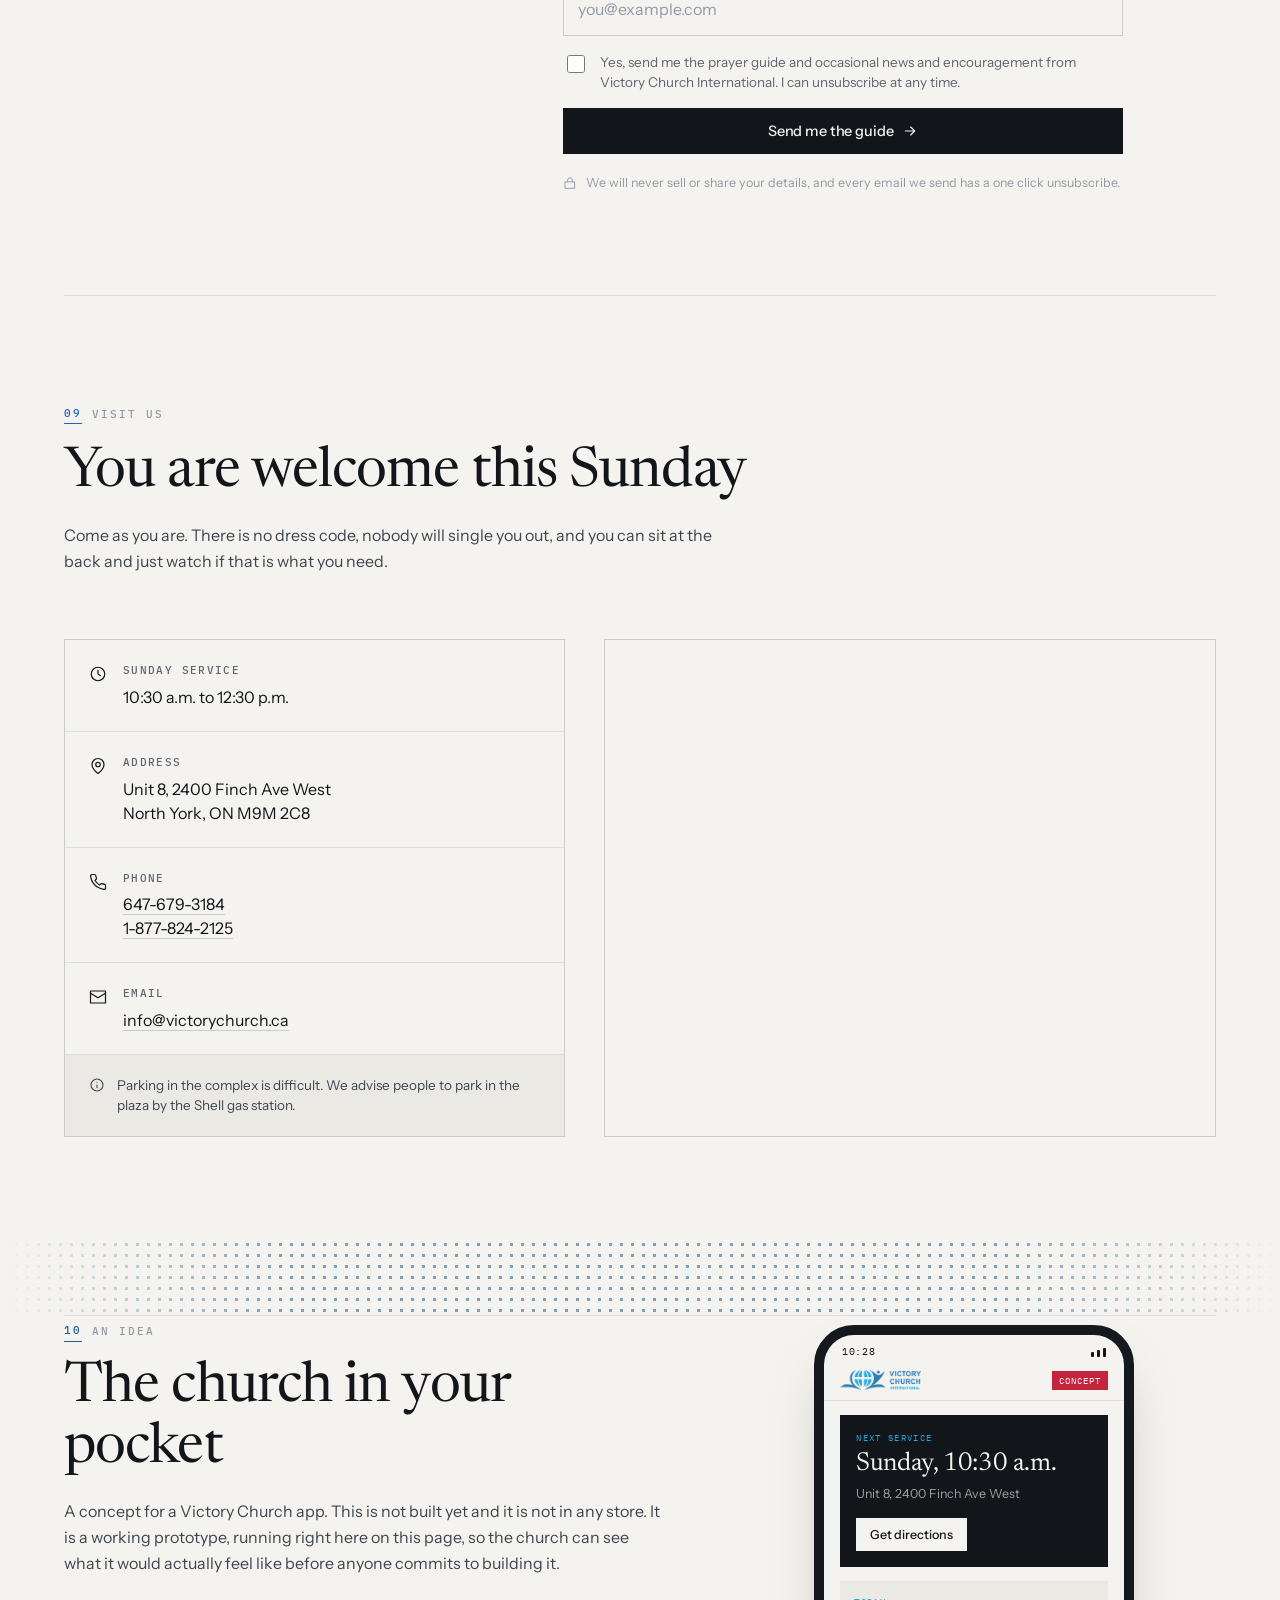
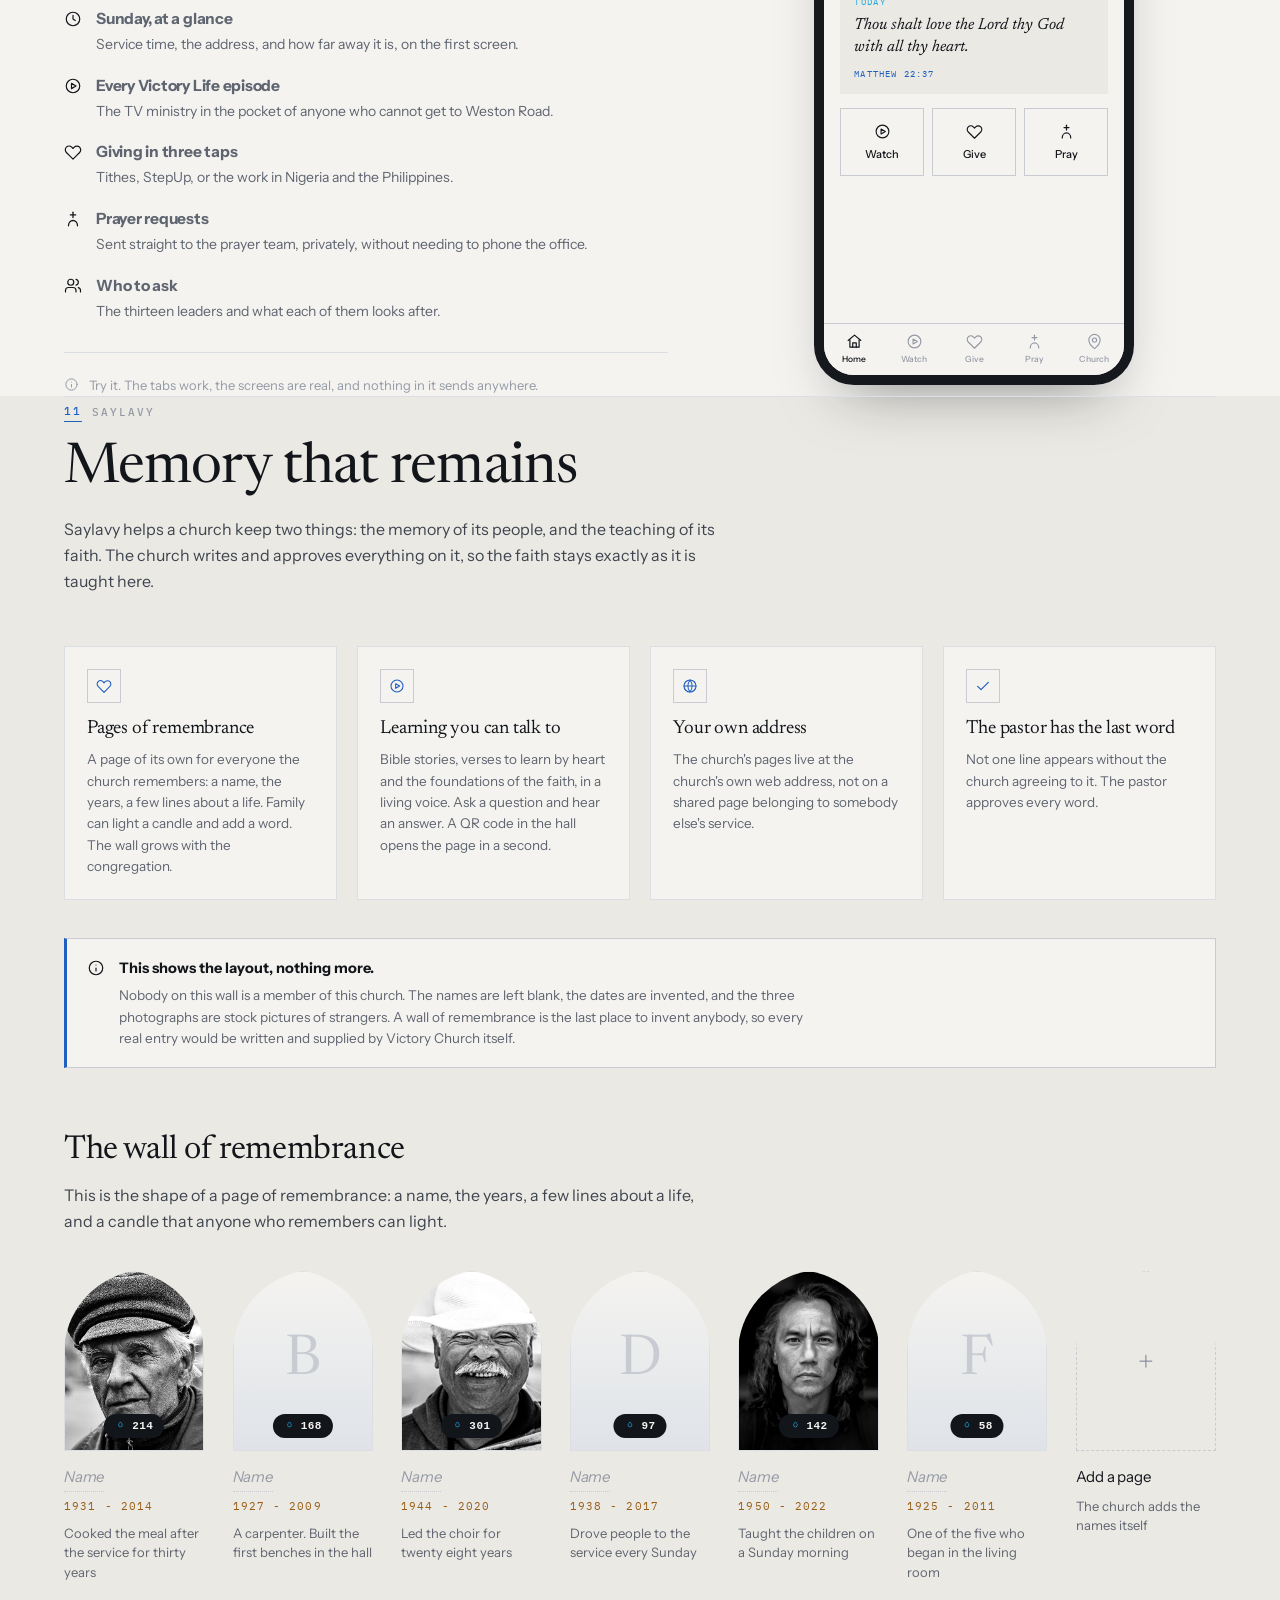
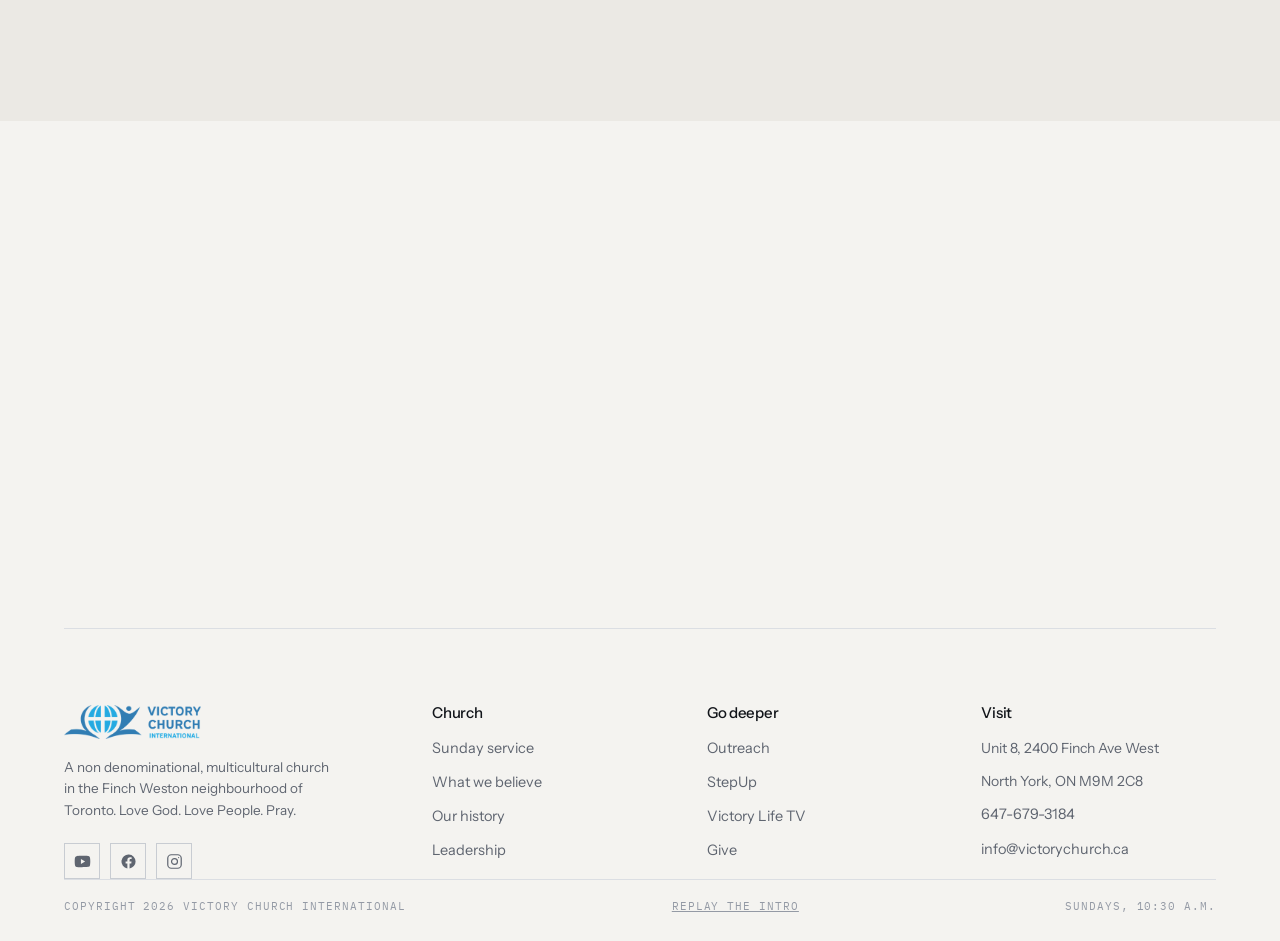
==== commit 48ec29dc: "Portraits on the wall, and the link goes to saylavy.com Three of the six memorial cards carry a port" ====
--- a/index.html
+++ b/index.html
@@ -14,7 +14,7 @@
 <link rel="preconnect" href="https://fonts.googleapis.com">
 <link rel="preconnect" href="https://fonts.gstatic.com" crossorigin>
 <link href="https://fonts.googleapis.com/css2?family=Instrument+Sans:wght@400;500;600&family=IBM+Plex+Mono:wght@400;500&family=Newsreader:ital,opsz,wght@0,6..72,400;1,6..72,400&family=Parisienne&display=swap" rel="stylesheet">
-<link rel="stylesheet" href="assets/css/main.css?v=47">
+<link rel="stylesheet" href="assets/css/main.css?v=49">
 </head>
 <body>
 
@@ -1109,9 +1109,10 @@
       <svg><use href="#i-info"/></svg>
       <div>
         <b>This shows the layout, nothing more.</b>
-        <p>The six entries below are not people. There are no names, no photographs and no real
-          dates, because a wall of remembrance is the last place to invent anybody. Victory Church
-          would write every entry itself.</p>
+        <p>Nobody on this wall is a member of this church. The names are left blank, the dates are
+          invented, and the three photographs are stock pictures of strangers. A wall of
+          remembrance is the last place to invent anybody, so every real entry would be written
+          and supplied by Victory Church itself.</p>
       </div>
     </div>
 
@@ -1121,7 +1122,7 @@
         about a life, and a candle that anyone who remembers can light.</p>
       <ul class="mem-grid">
         <li class="mem-card">
-          <div class="mem-face"><span>A</span>
+          <div class="mem-face mem-face-photo"><img src="assets/img/memory/p1.webp" alt="" loading="lazy" width="440" height="565">
             <button class="mem-candle" type="button" data-candle aria-label="Light a candle">
               <svg viewBox="0 0 24 24" aria-hidden="true"><path d="M12 3c2.5 3 4 5 4 7a4 4 0 0 1-8 0c0-2 1.5-4 4-7Z"/></svg>
               <b>214</b>
@@ -1143,7 +1144,7 @@
           <p class="mem-line">A carpenter. Built the first benches in the hall</p>
         </li>
         <li class="mem-card">
-          <div class="mem-face"><span>C</span>
+          <div class="mem-face mem-face-photo"><img src="assets/img/memory/p2.webp" alt="" loading="lazy" width="440" height="565">
             <button class="mem-candle" type="button" data-candle aria-label="Light a candle">
               <svg viewBox="0 0 24 24" aria-hidden="true"><path d="M12 3c2.5 3 4 5 4 7a4 4 0 0 1-8 0c0-2 1.5-4 4-7Z"/></svg>
               <b>301</b>
@@ -1165,7 +1166,7 @@
           <p class="mem-line">Drove people to the service every Sunday</p>
         </li>
         <li class="mem-card">
-          <div class="mem-face"><span>E</span>
+          <div class="mem-face mem-face-photo"><img src="assets/img/memory/p3.webp" alt="" loading="lazy" width="440" height="565">
             <button class="mem-candle" type="button" data-candle aria-label="Light a candle">
               <svg viewBox="0 0 24 24" aria-hidden="true"><path d="M12 3c2.5 3 4 5 4 7a4 4 0 0 1-8 0c0-2 1.5-4 4-7Z"/></svg>
               <b>142</b>
@@ -1195,7 +1196,7 @@
     </div>
 
     <div class="say-foot rv">
-      <a class="btn btn-primary" href="https://saylavy.world" target="_blank" rel="noopener">See Saylavy <svg><use href="#i-arrow"/></svg></a>
+      <a class="btn btn-primary" href="https://saylavy.com" target="_blank" rel="noopener">See Saylavy <svg><use href="#i-arrow"/></svg></a>
       <p class="say-fine">Saylavy is a separate service. Nothing on this page is connected to it
         yet, and no page of remembrance exists for this church.</p>
     </div>
@@ -1290,6 +1291,6 @@
   </div>
 </dialog>
 
-<script src="assets/js/main.js?v=47"></script>
+<script src="assets/js/main.js?v=49"></script>
 </body>
 </html>
--- a/assets/css/main.css
+++ b/assets/css/main.css
@@ -2580,3 +2580,16 @@
   display: inline-block;
   padding-bottom: 2px;
 }
+
+/* Three of the six carry a portrait, three carry a letter. A real wall would
+   look like that: some families send a photograph, some do not. Grayscale
+   because it is the conventional register for a memorial and because three
+   different stock sources otherwise clash. */
+.mem-face-photo { background: var(--paper-d); }
+.mem-face-photo img {
+  width: 100%;
+  height: 100%;
+  object-fit: cover;
+  object-position: center 22%;
+  display: block;
+}
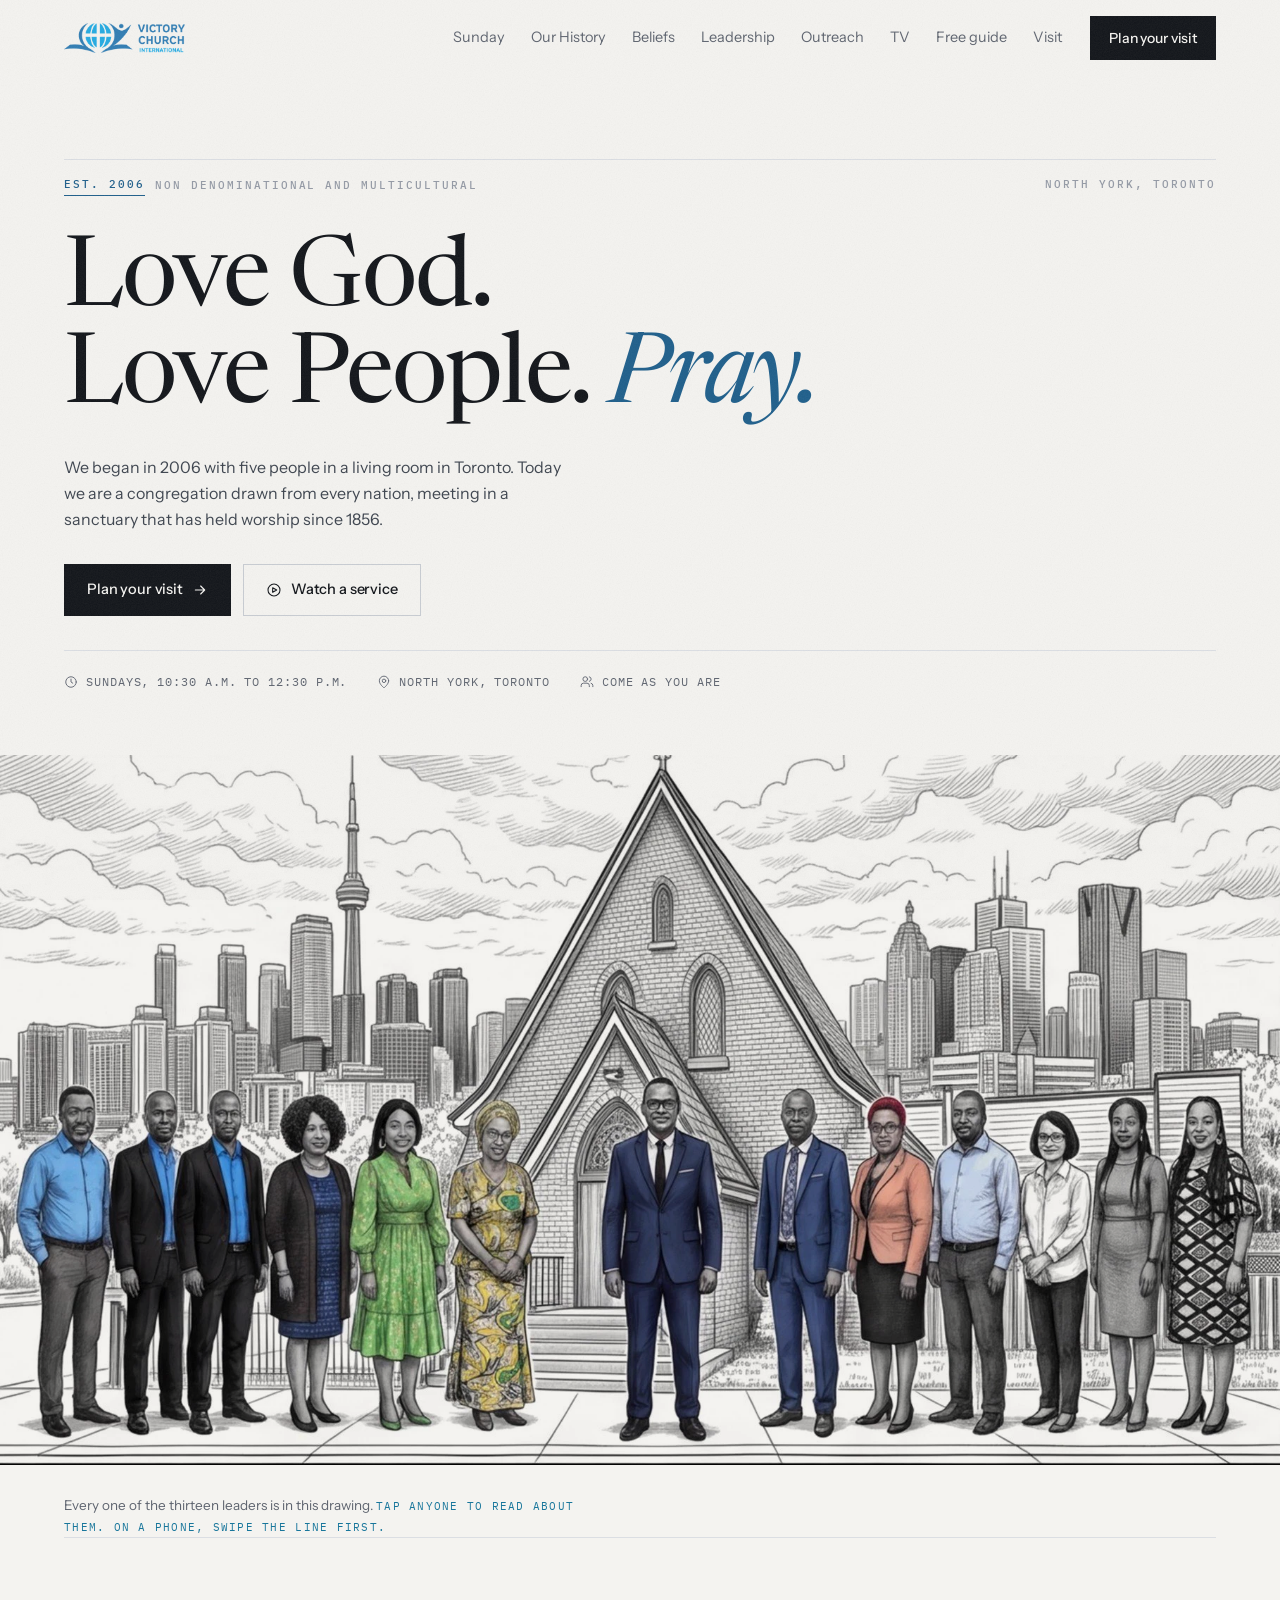
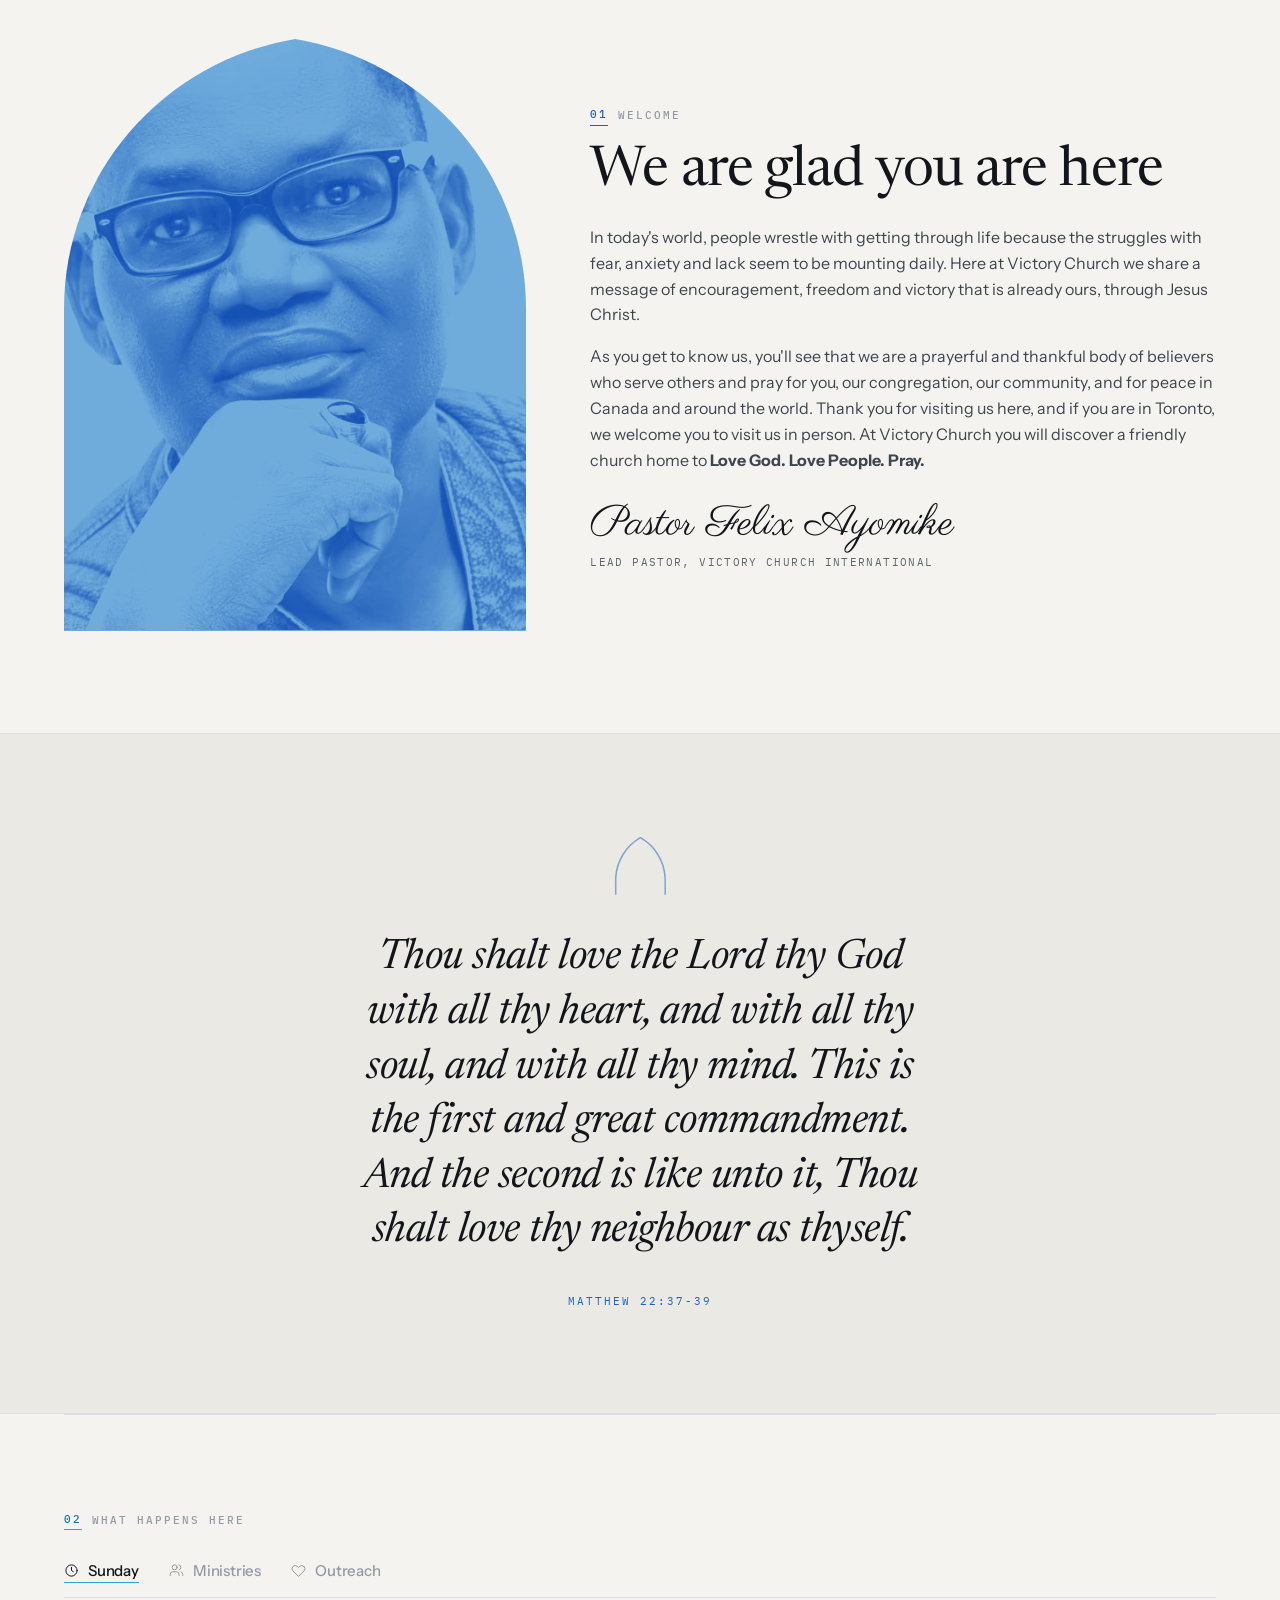
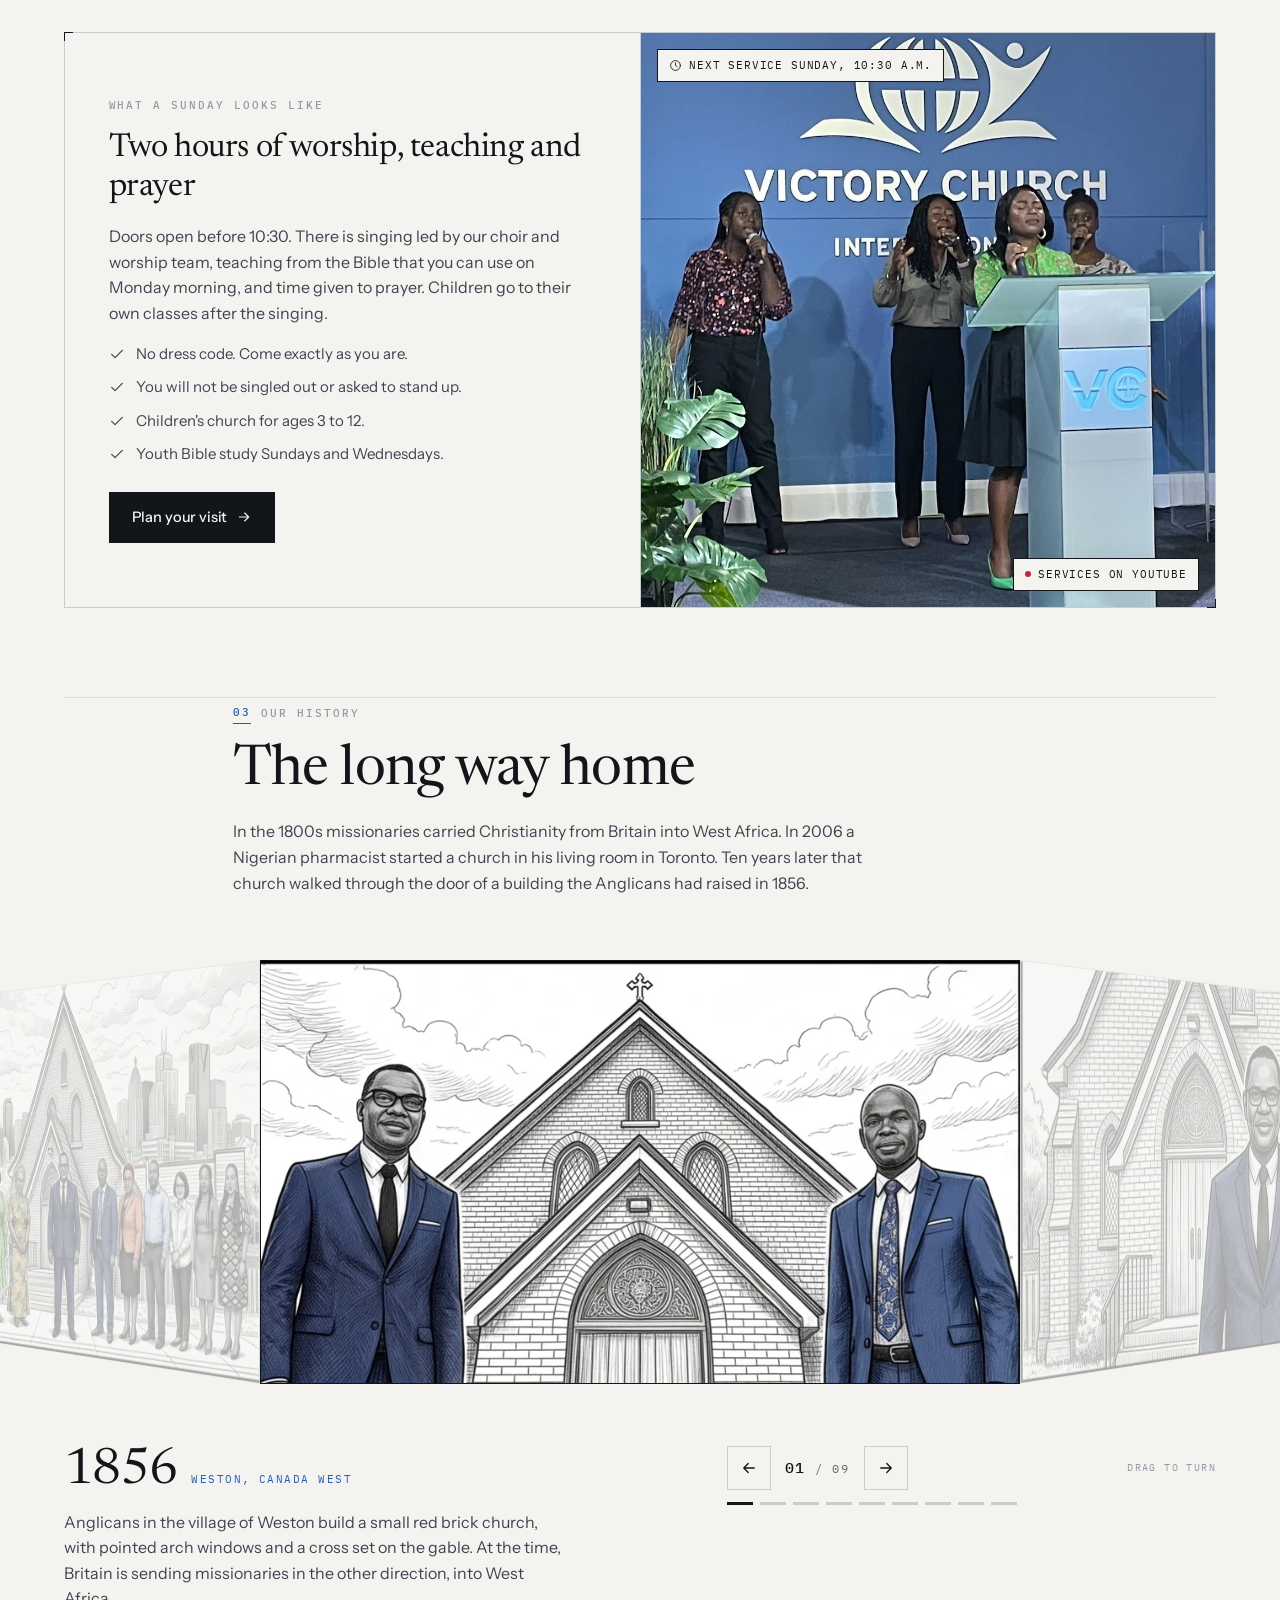
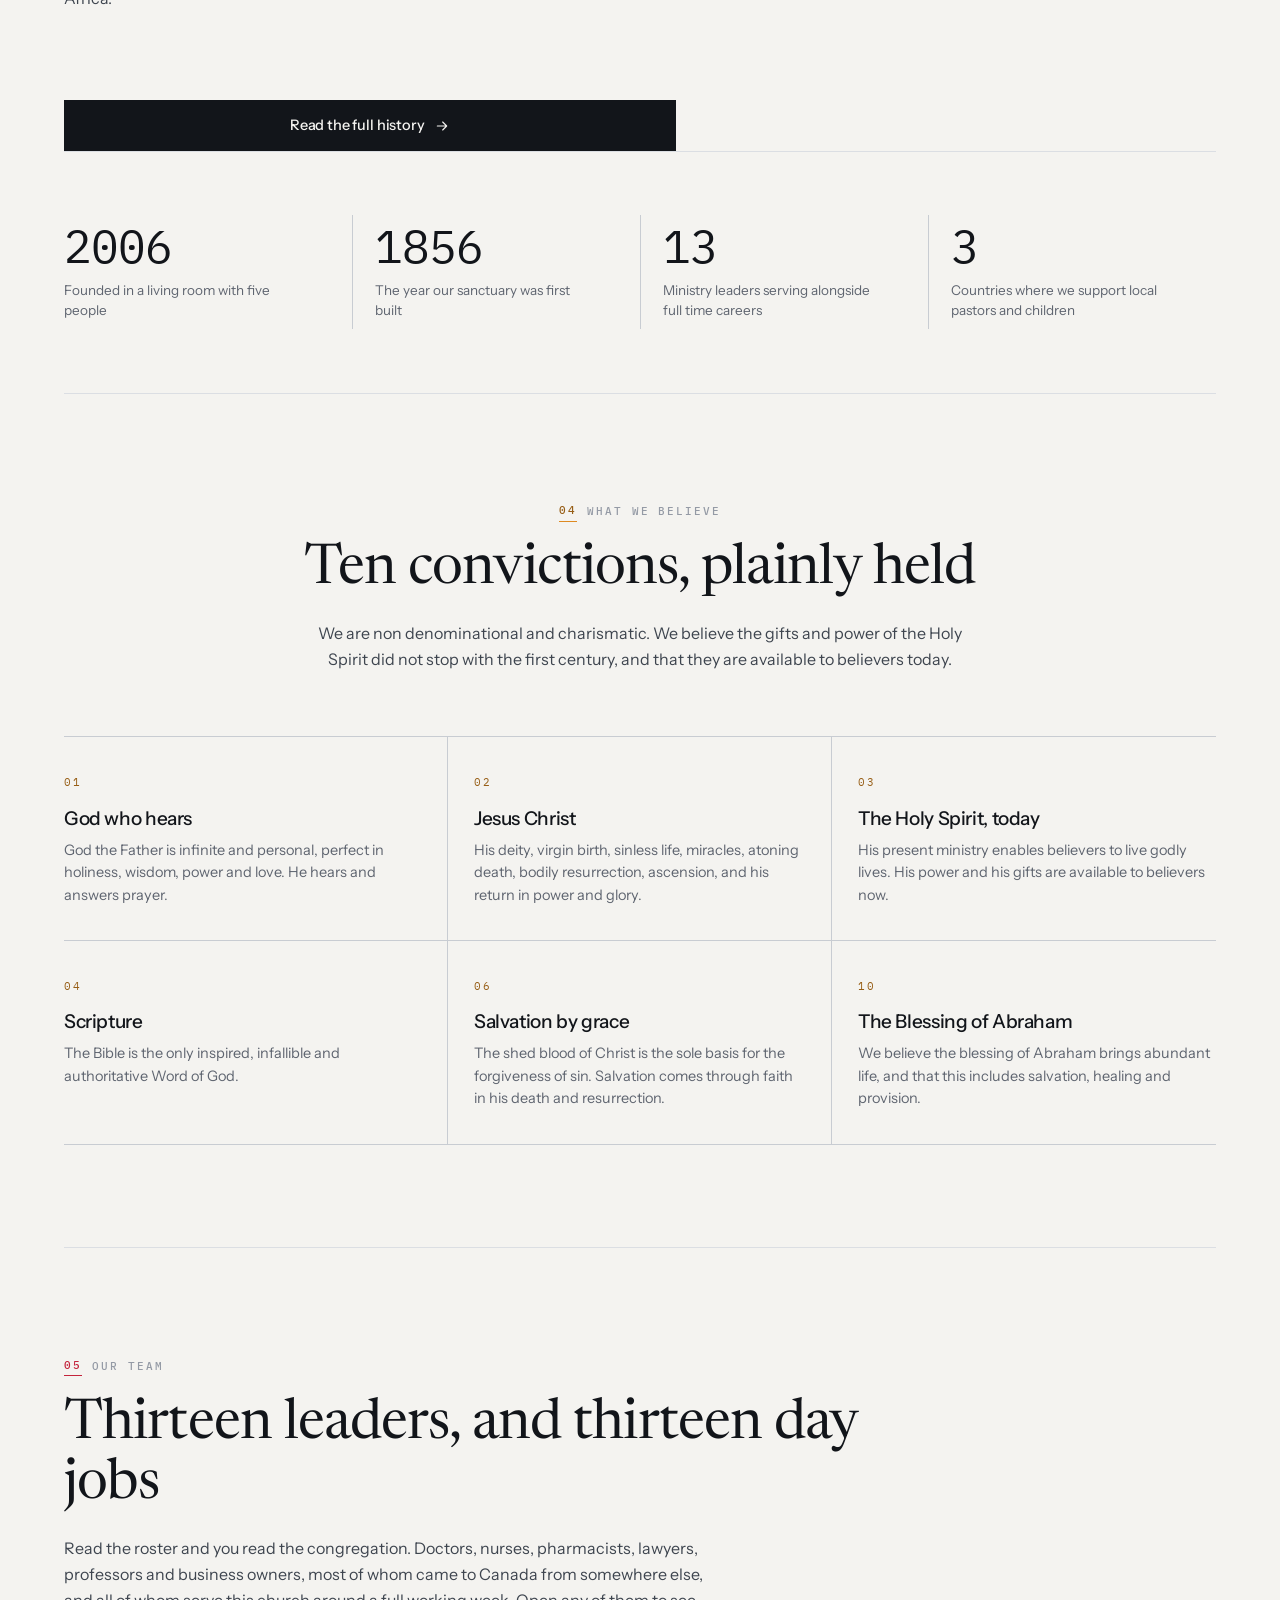
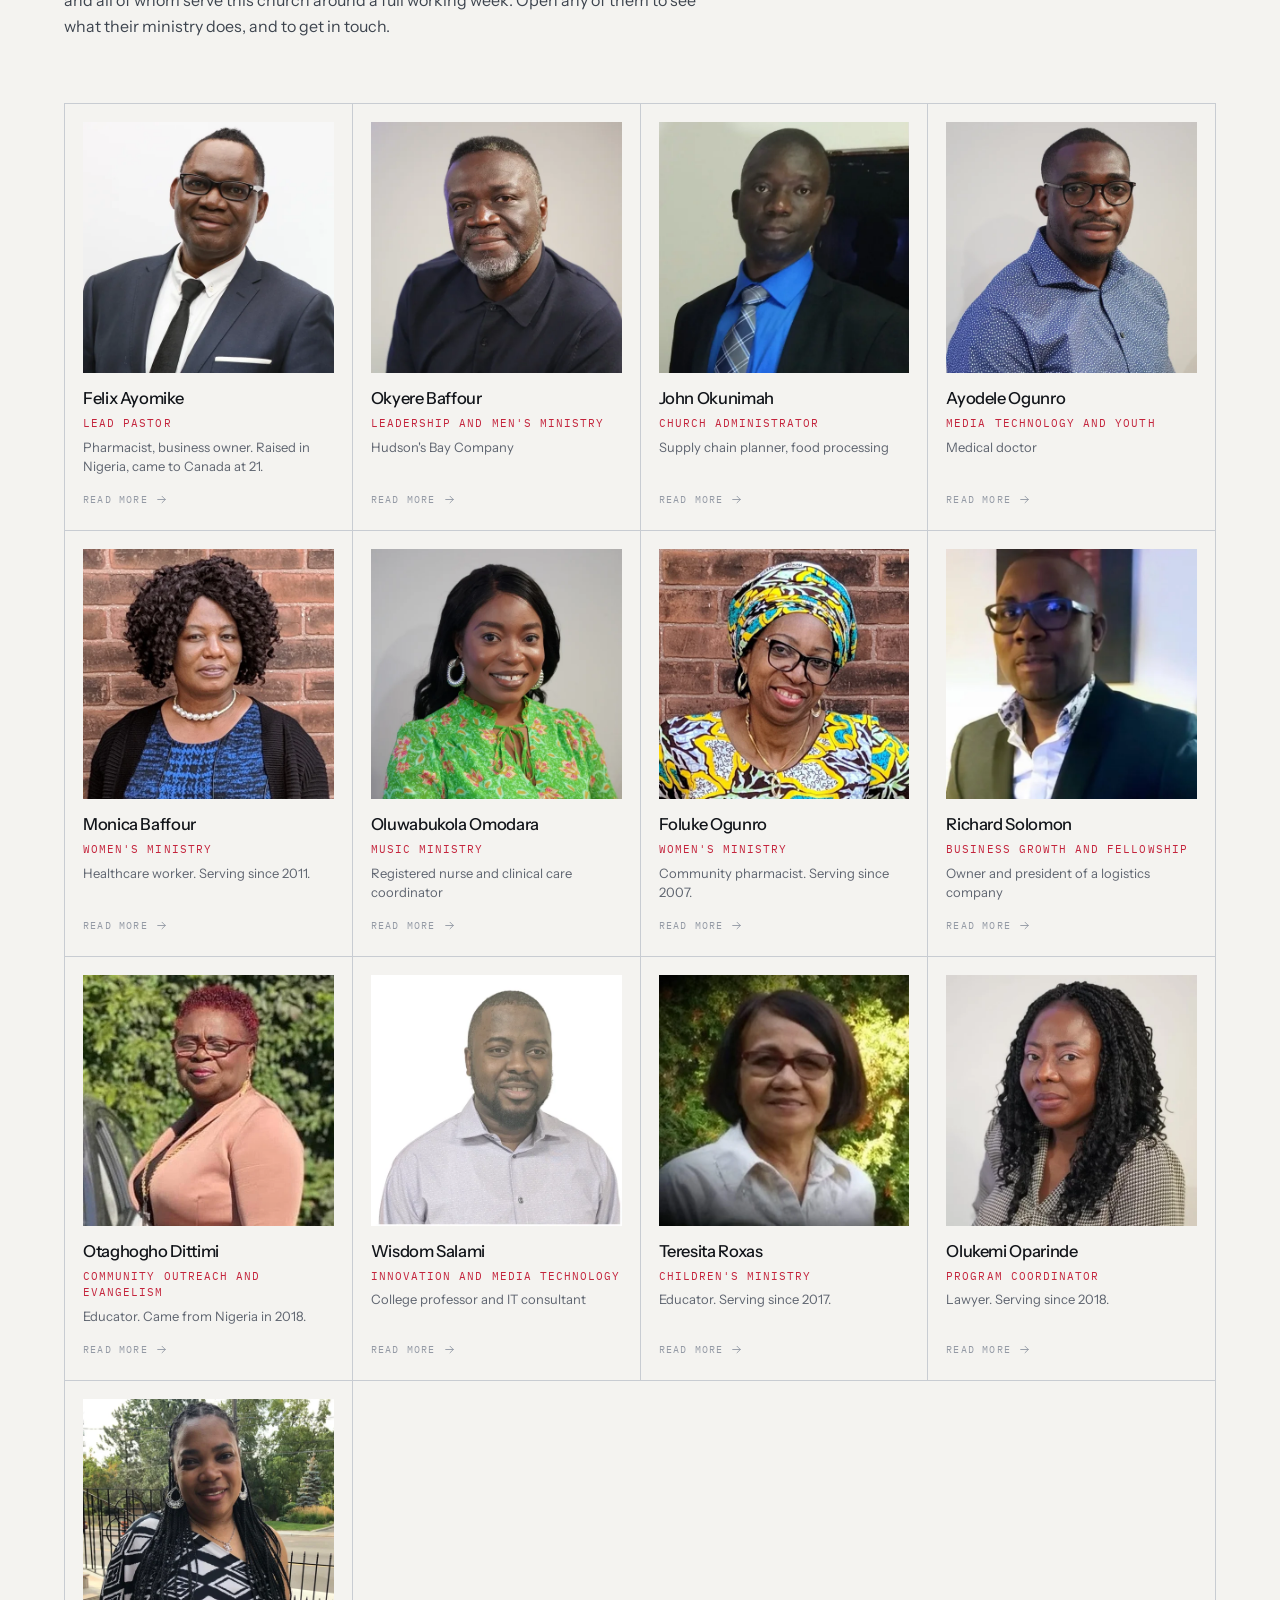
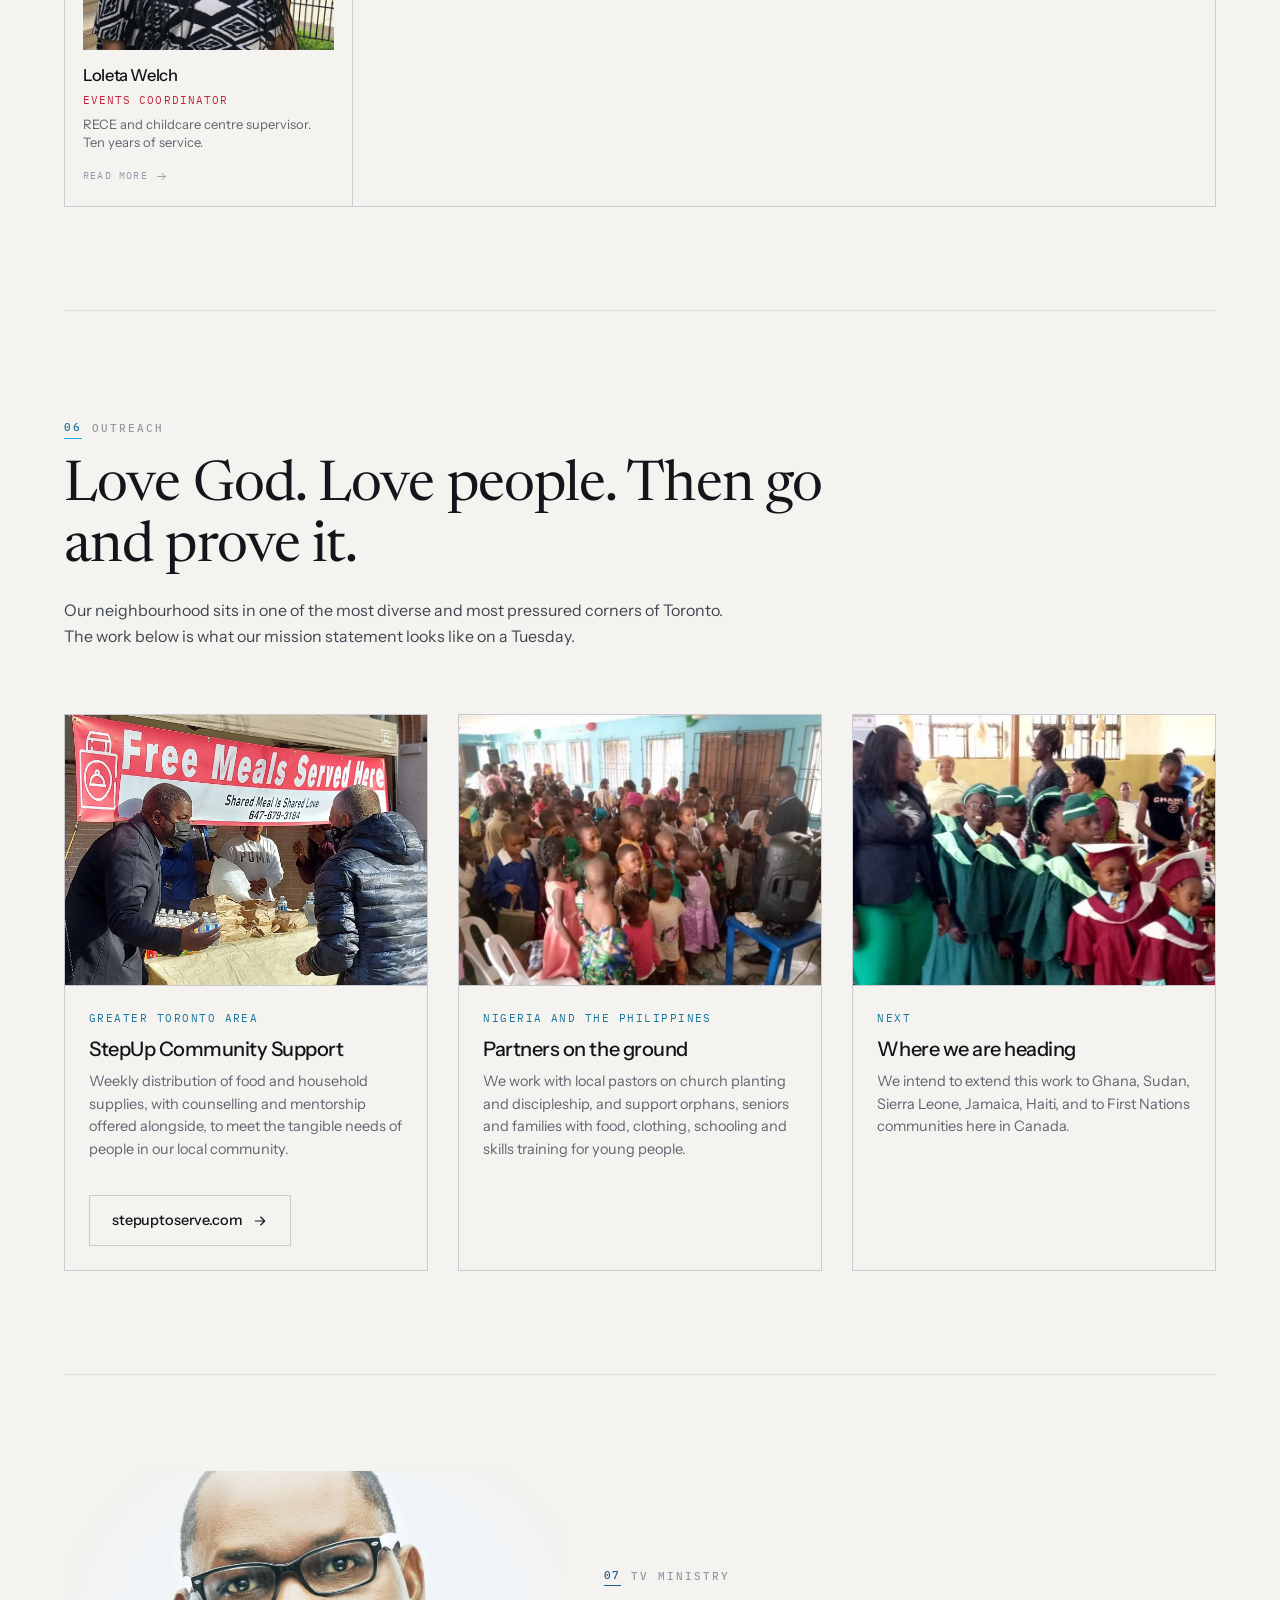
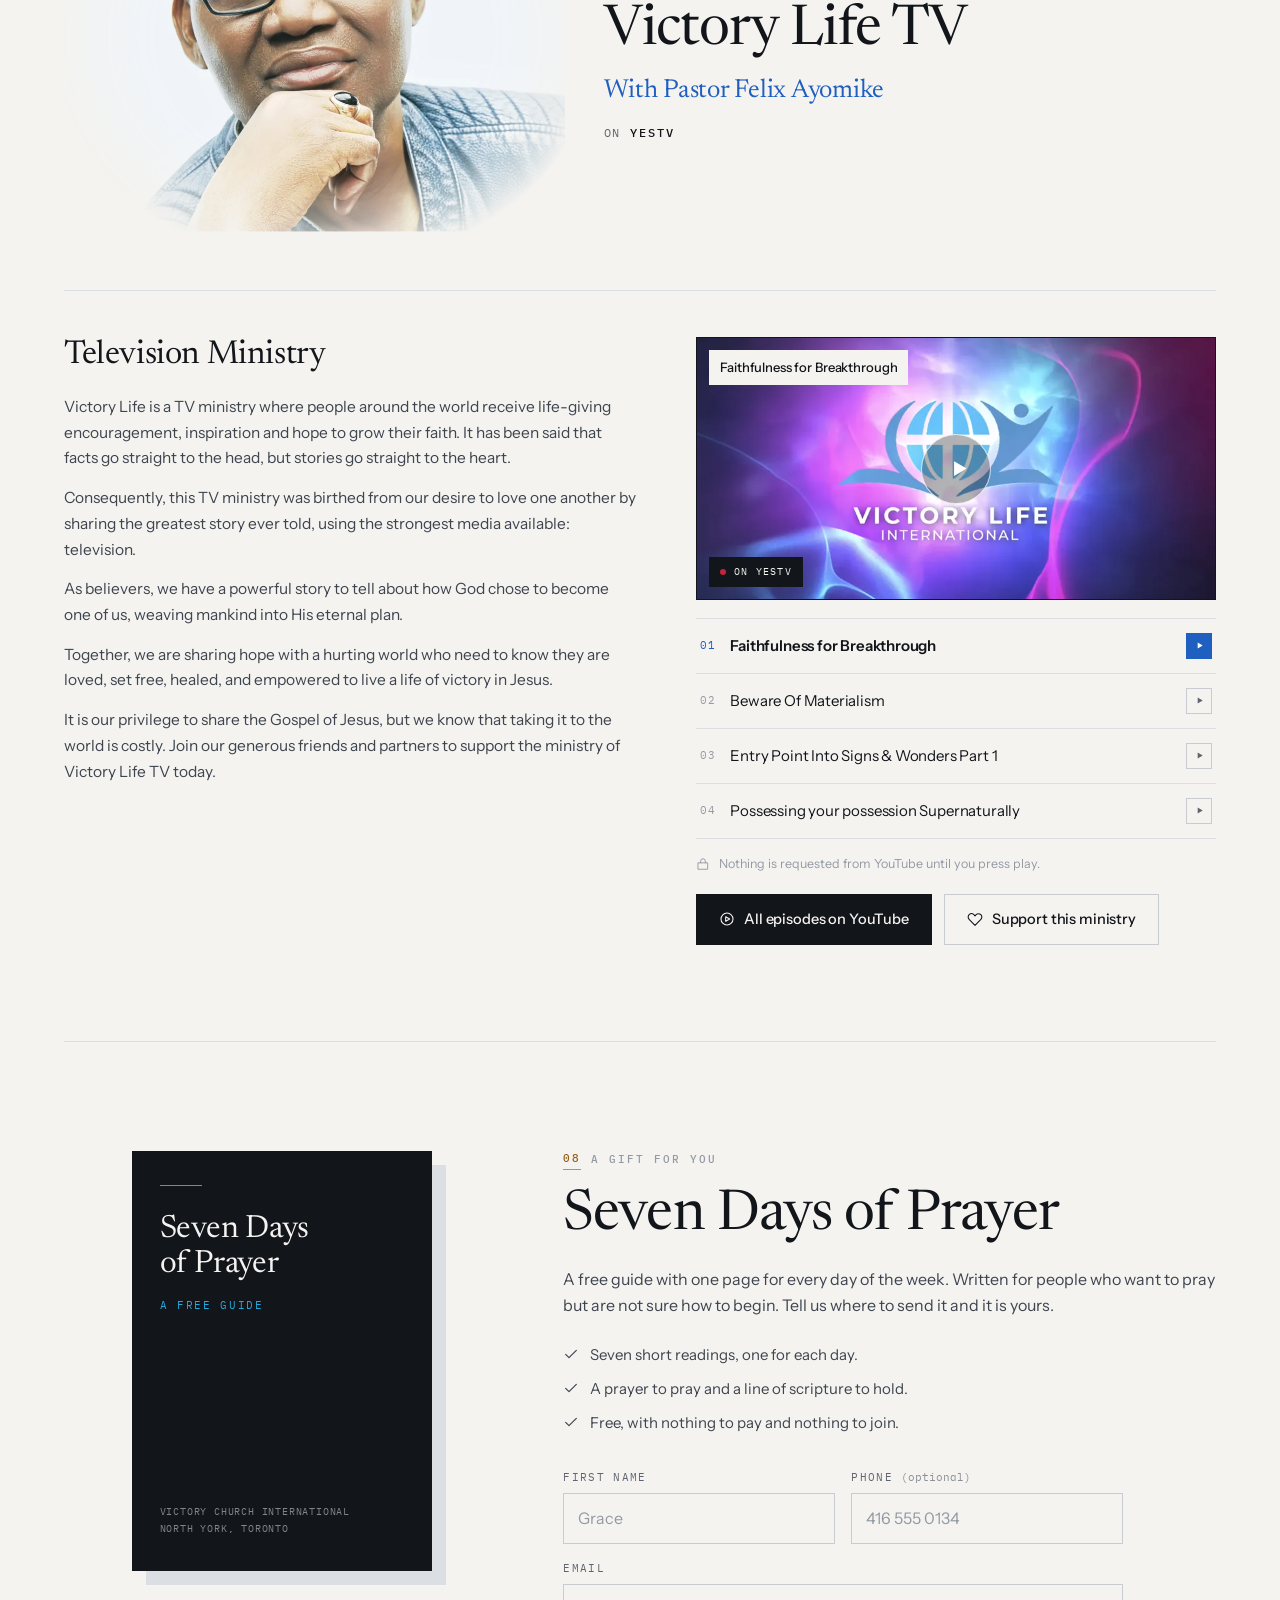
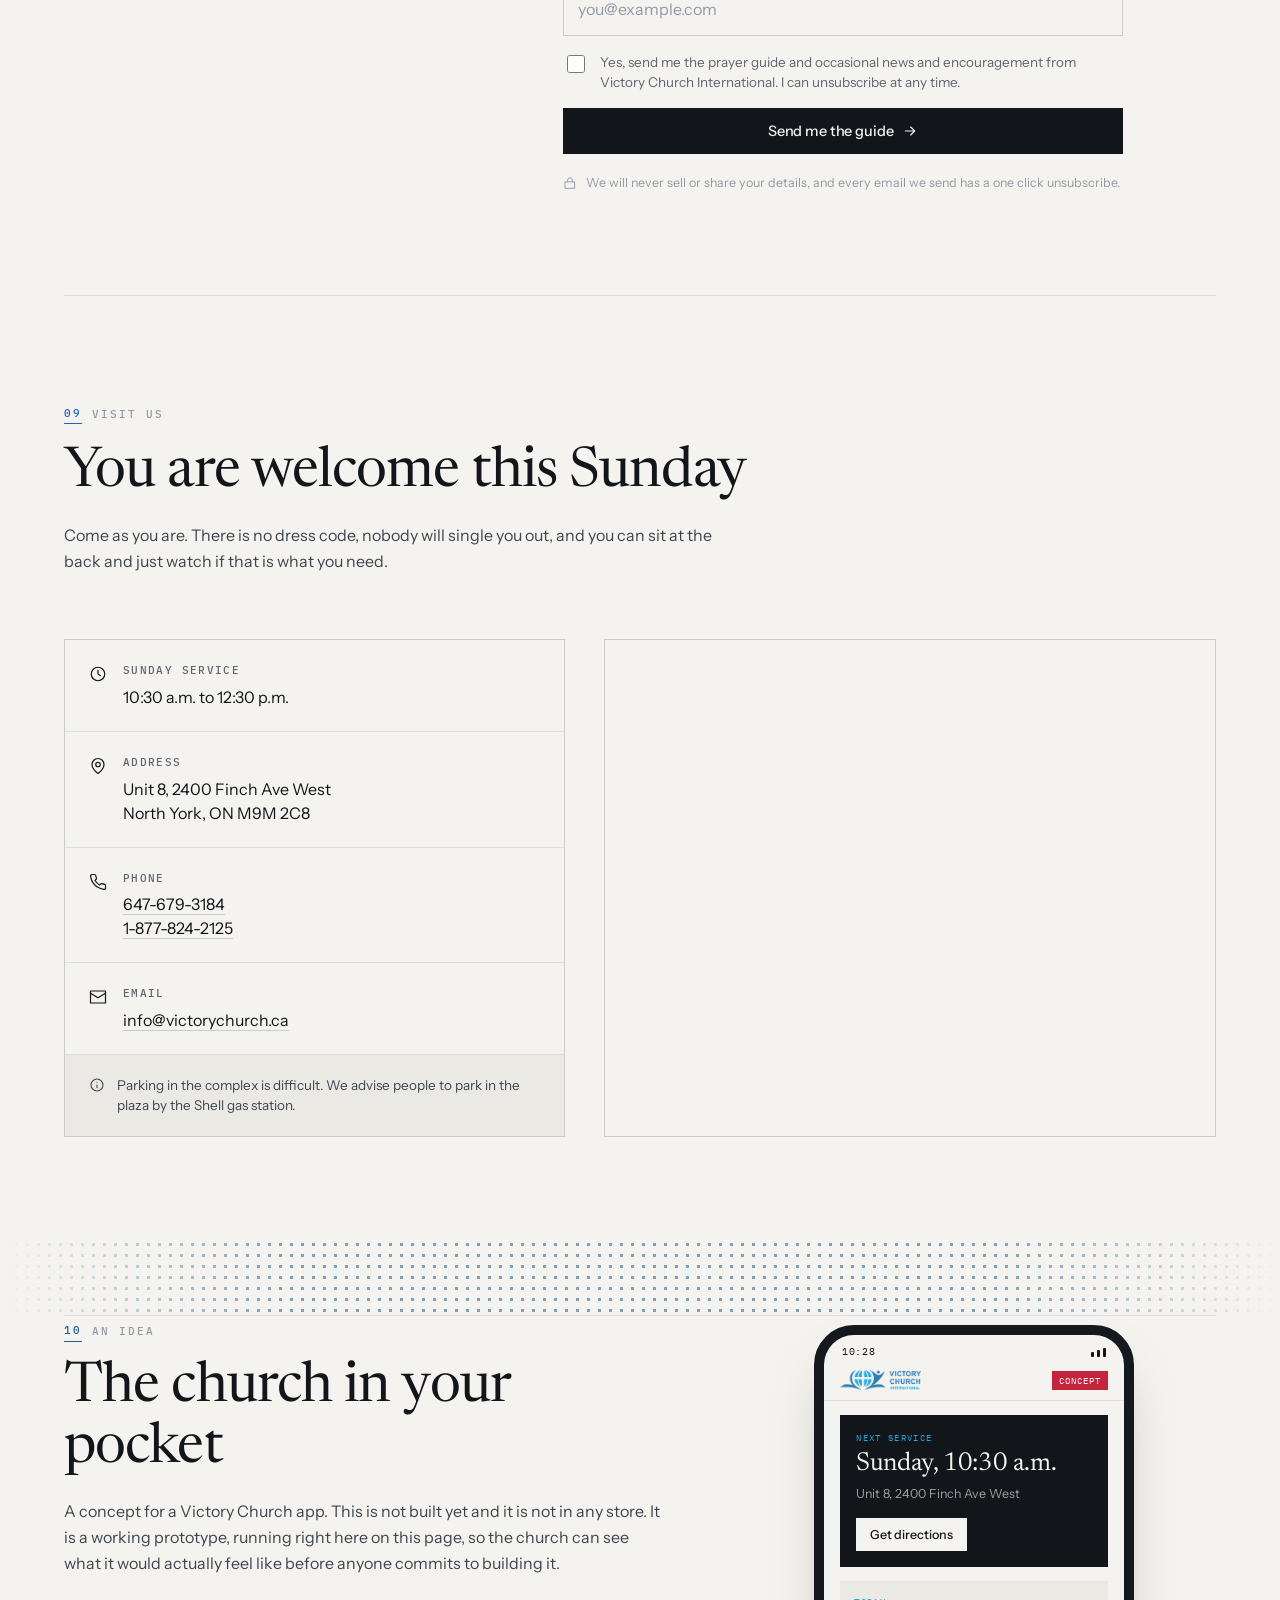
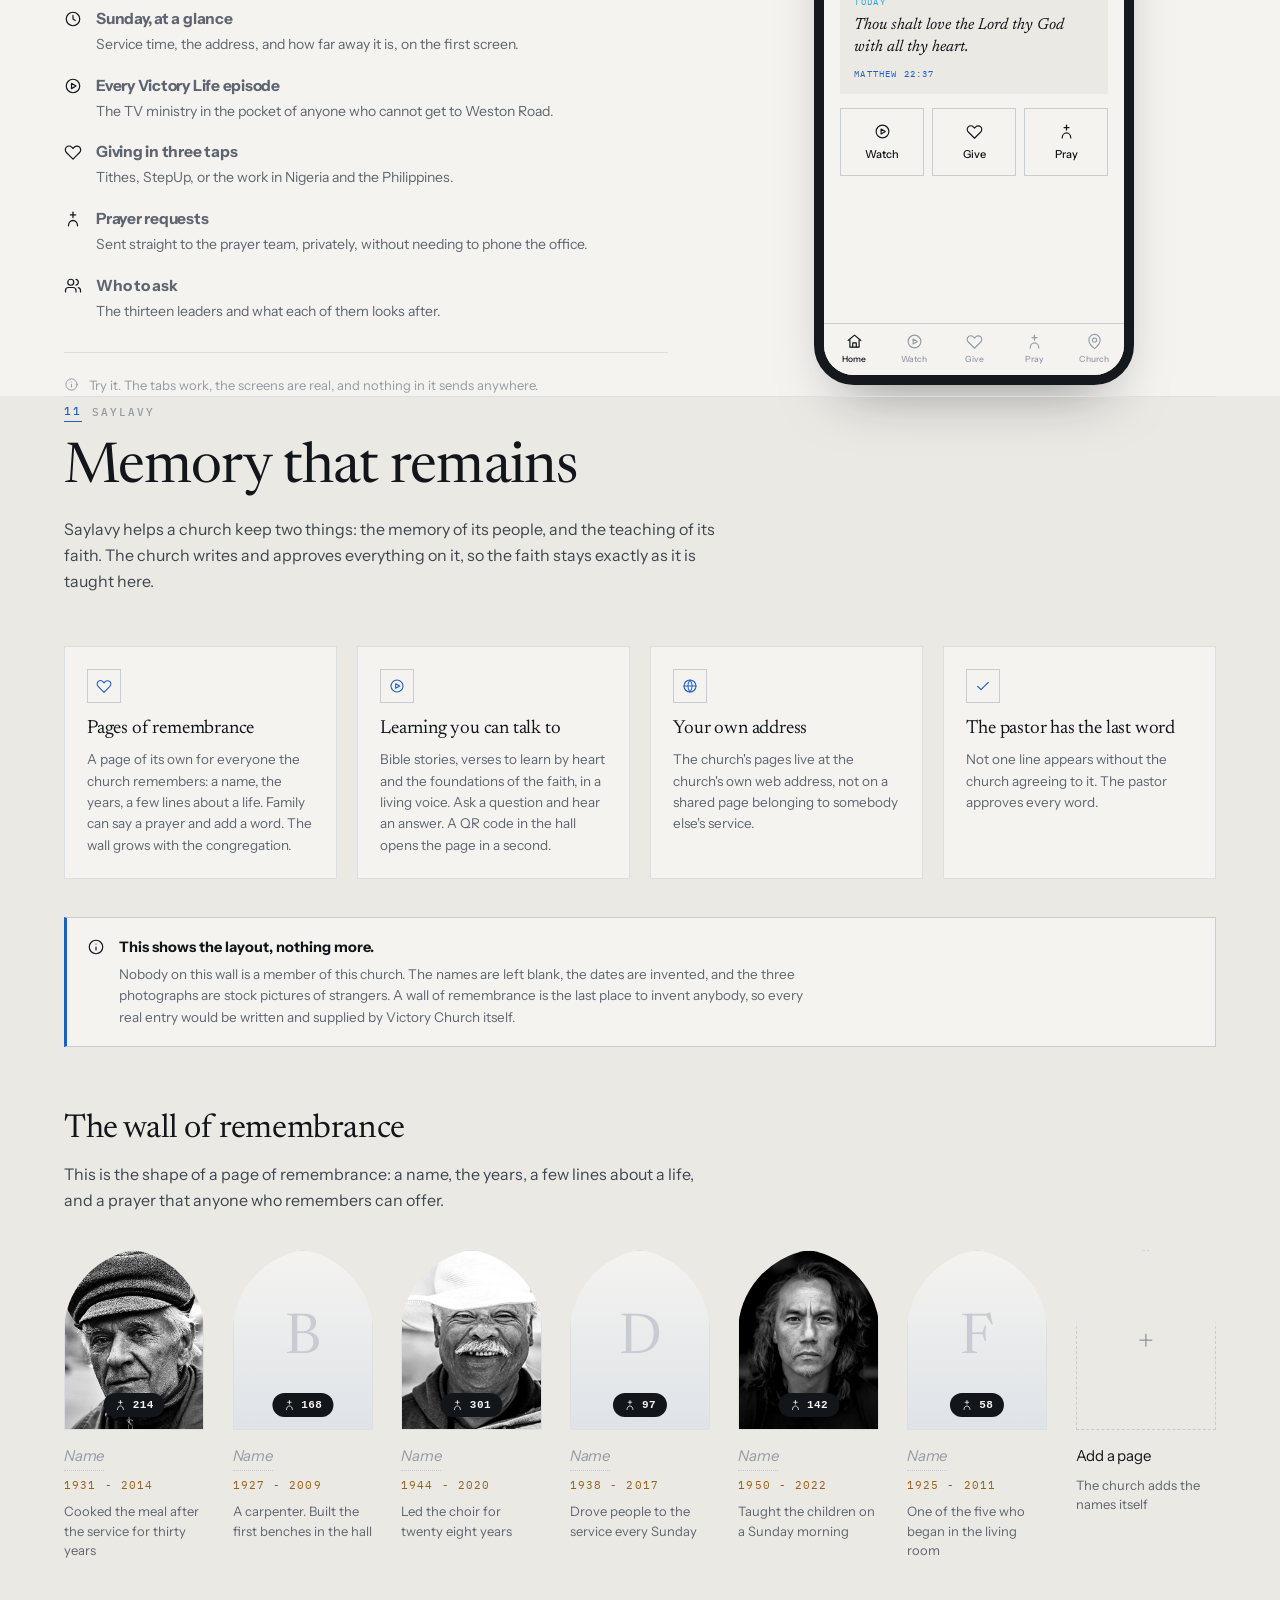
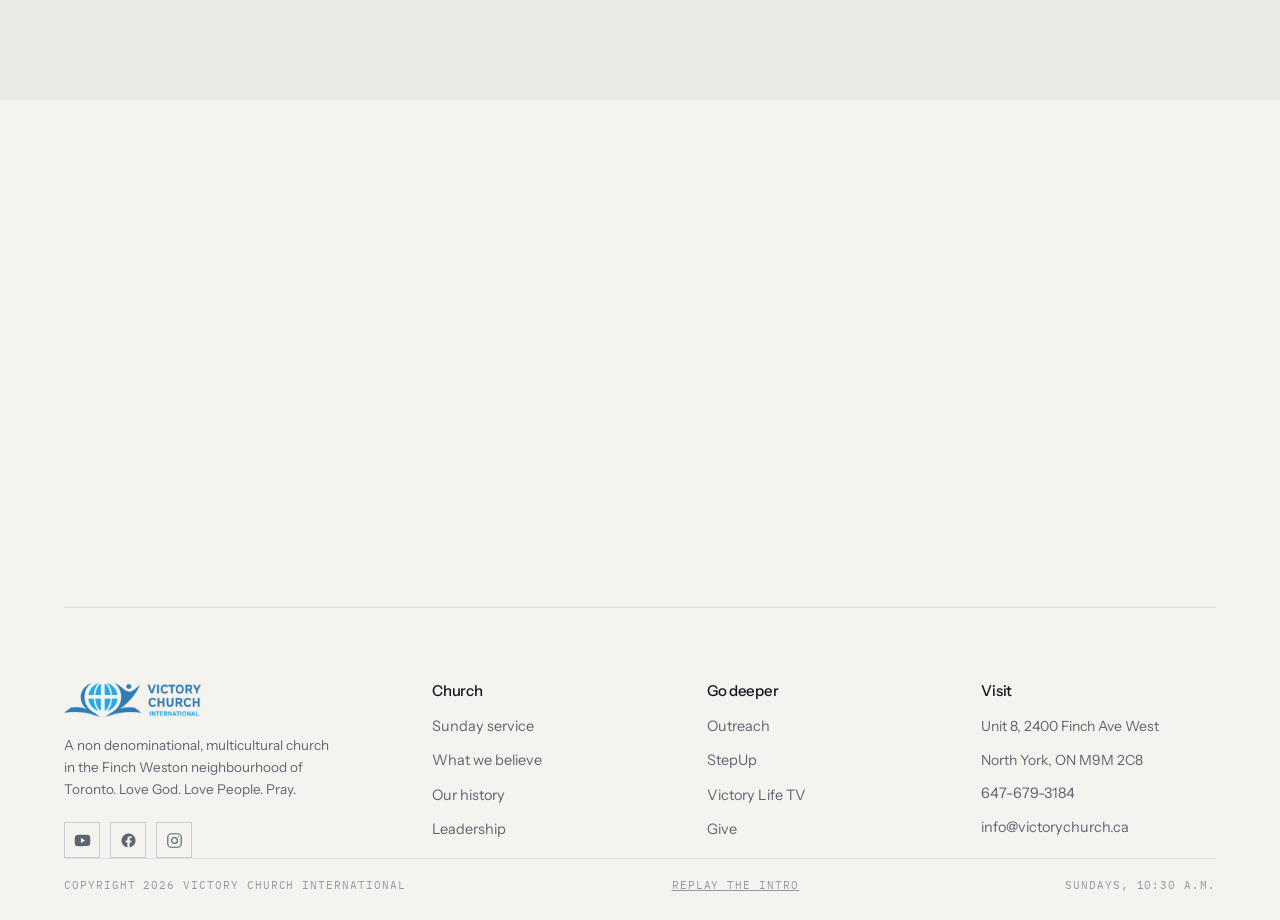
==== commit 2a4f6de9: "Prayers on the memory wall, not candles Lighting a candle for the dead is an Orthodox and Catholic p" ====
--- a/index.html
+++ b/index.html
@@ -14,7 +14,7 @@
 <link rel="preconnect" href="https://fonts.googleapis.com">
 <link rel="preconnect" href="https://fonts.gstatic.com" crossorigin>
 <link href="https://fonts.googleapis.com/css2?family=Instrument+Sans:wght@400;500;600&family=IBM+Plex+Mono:wght@400;500&family=Newsreader:ital,opsz,wght@0,6..72,400;1,6..72,400&family=Parisienne&display=swap" rel="stylesheet">
-<link rel="stylesheet" href="assets/css/main.css?v=49">
+<link rel="stylesheet" href="assets/css/main.css?v=50">
 </head>
 <body>
 
@@ -1081,7 +1081,7 @@
         <span class="say-ico"><svg><use href="#i-heart"/></svg></span>
         <h3>Pages of remembrance</h3>
         <p>A page of its own for everyone the church remembers: a name, the years, a few lines
-          about a life. Family can light a candle and add a word. The wall grows with the
+          about a life. Family can say a prayer and add a word. The wall grows with the
           congregation.</p>
       </article>
       <article class="say-card">
@@ -1119,12 +1119,12 @@
     <div class="say-wall rv">
       <h3 class="h-md">The wall of remembrance</h3>
       <p class="lede">This is the shape of a page of remembrance: a name, the years, a few lines
-        about a life, and a candle that anyone who remembers can light.</p>
+        about a life, and a prayer that anyone who remembers can offer.</p>
       <ul class="mem-grid">
         <li class="mem-card">
           <div class="mem-face mem-face-photo"><img src="assets/img/memory/p1.webp" alt="" loading="lazy" width="440" height="565">
-            <button class="mem-candle" type="button" data-candle aria-label="Light a candle">
-              <svg viewBox="0 0 24 24" aria-hidden="true"><path d="M12 3c2.5 3 4 5 4 7a4 4 0 0 1-8 0c0-2 1.5-4 4-7Z"/></svg>
+            <button class="mem-pray" type="button" data-pray aria-label="Say a prayer">
+              <svg aria-hidden="true"><use href="#i-pray"/></svg>
               <b>214</b>
             </button>
           </div>
@@ -1134,8 +1134,8 @@
         </li>
         <li class="mem-card">
           <div class="mem-face"><span>B</span>
-            <button class="mem-candle" type="button" data-candle aria-label="Light a candle">
-              <svg viewBox="0 0 24 24" aria-hidden="true"><path d="M12 3c2.5 3 4 5 4 7a4 4 0 0 1-8 0c0-2 1.5-4 4-7Z"/></svg>
+            <button class="mem-pray" type="button" data-pray aria-label="Say a prayer">
+              <svg aria-hidden="true"><use href="#i-pray"/></svg>
               <b>168</b>
             </button>
           </div>
@@ -1145,8 +1145,8 @@
         </li>
         <li class="mem-card">
           <div class="mem-face mem-face-photo"><img src="assets/img/memory/p2.webp" alt="" loading="lazy" width="440" height="565">
-            <button class="mem-candle" type="button" data-candle aria-label="Light a candle">
-              <svg viewBox="0 0 24 24" aria-hidden="true"><path d="M12 3c2.5 3 4 5 4 7a4 4 0 0 1-8 0c0-2 1.5-4 4-7Z"/></svg>
+            <button class="mem-pray" type="button" data-pray aria-label="Say a prayer">
+              <svg aria-hidden="true"><use href="#i-pray"/></svg>
               <b>301</b>
             </button>
           </div>
@@ -1156,8 +1156,8 @@
         </li>
         <li class="mem-card">
           <div class="mem-face"><span>D</span>
-            <button class="mem-candle" type="button" data-candle aria-label="Light a candle">
-              <svg viewBox="0 0 24 24" aria-hidden="true"><path d="M12 3c2.5 3 4 5 4 7a4 4 0 0 1-8 0c0-2 1.5-4 4-7Z"/></svg>
+            <button class="mem-pray" type="button" data-pray aria-label="Say a prayer">
+              <svg aria-hidden="true"><use href="#i-pray"/></svg>
               <b>97</b>
             </button>
           </div>
@@ -1167,8 +1167,8 @@
         </li>
         <li class="mem-card">
           <div class="mem-face mem-face-photo"><img src="assets/img/memory/p3.webp" alt="" loading="lazy" width="440" height="565">
-            <button class="mem-candle" type="button" data-candle aria-label="Light a candle">
-              <svg viewBox="0 0 24 24" aria-hidden="true"><path d="M12 3c2.5 3 4 5 4 7a4 4 0 0 1-8 0c0-2 1.5-4 4-7Z"/></svg>
+            <button class="mem-pray" type="button" data-pray aria-label="Say a prayer">
+              <svg aria-hidden="true"><use href="#i-pray"/></svg>
               <b>142</b>
             </button>
           </div>
@@ -1178,8 +1178,8 @@
         </li>
         <li class="mem-card">
           <div class="mem-face"><span>F</span>
-            <button class="mem-candle" type="button" data-candle aria-label="Light a candle">
-              <svg viewBox="0 0 24 24" aria-hidden="true"><path d="M12 3c2.5 3 4 5 4 7a4 4 0 0 1-8 0c0-2 1.5-4 4-7Z"/></svg>
+            <button class="mem-pray" type="button" data-pray aria-label="Say a prayer">
+              <svg aria-hidden="true"><use href="#i-pray"/></svg>
               <b>58</b>
             </button>
           </div>
@@ -1291,6 +1291,6 @@
   </div>
 </dialog>
 
-<script src="assets/js/main.js?v=49"></script>
+<script src="assets/js/main.js?v=50"></script>
 </body>
 </html>
--- a/assets/css/main.css
+++ b/assets/css/main.css
@@ -2521,7 +2521,7 @@
   user-select: none;
 }
 
-.mem-candle {
+.mem-pray {
   position: absolute;
   left: 50%;
   bottom: 12px;
@@ -2540,9 +2540,10 @@
   cursor: pointer;
   transition: background .2s var(--ease);
 }
-.mem-candle svg { width: 11px; height: 12px; fill: none; stroke: var(--blue-lt); stroke-width: 1.6; }
-.mem-candle:hover { background: var(--royal-t); }
-.mem-candle.is-lit svg { fill: var(--orange); stroke: var(--orange); }
+.mem-pray svg { width: 12px; height: 12px; fill: none; stroke: var(--blue-lt); stroke-width: 1.7; }
+.mem-pray:hover { background: var(--royal-t); }
+.mem-pray.is-prayed { background: var(--royal-t); }
+.mem-pray.is-prayed svg { stroke: #fff; }
 
 .mem-name { margin: 14px 0 0; font-size: 15px; letter-spacing: -.015em; }
 .mem-years {
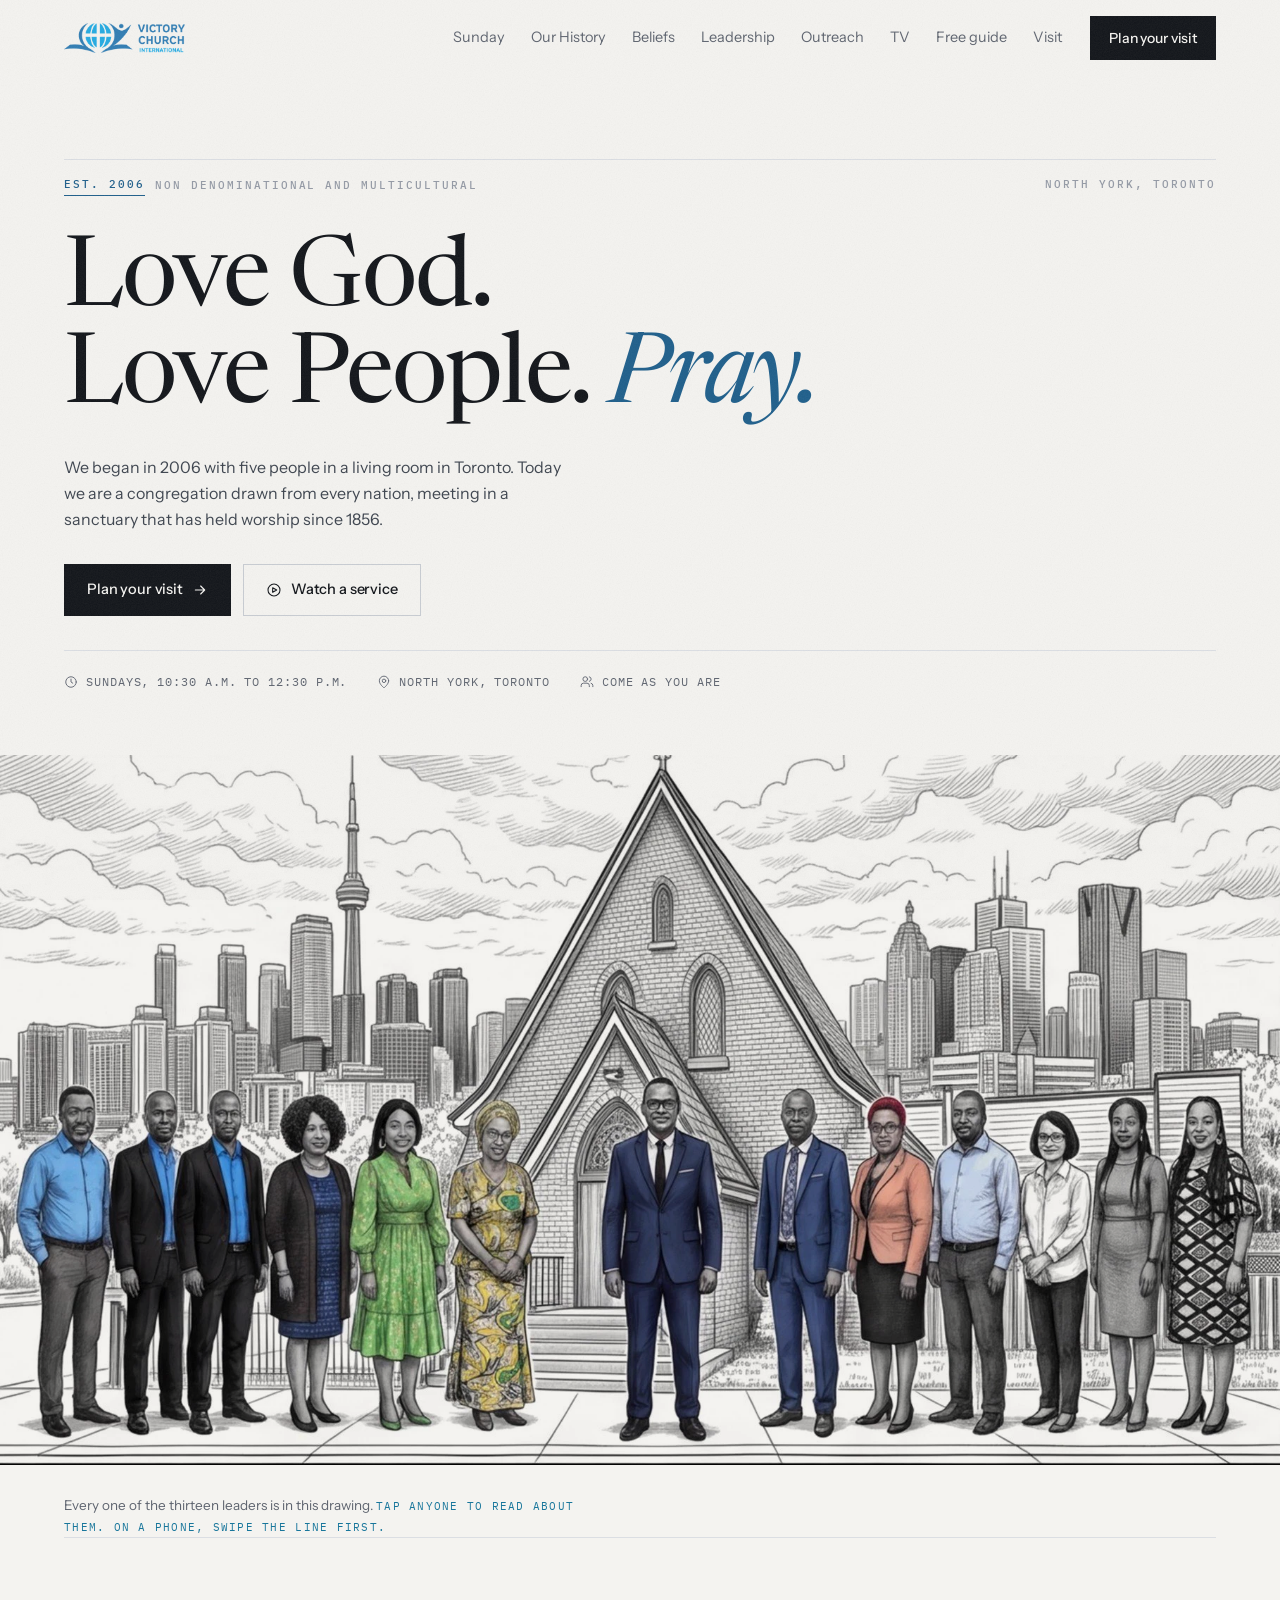
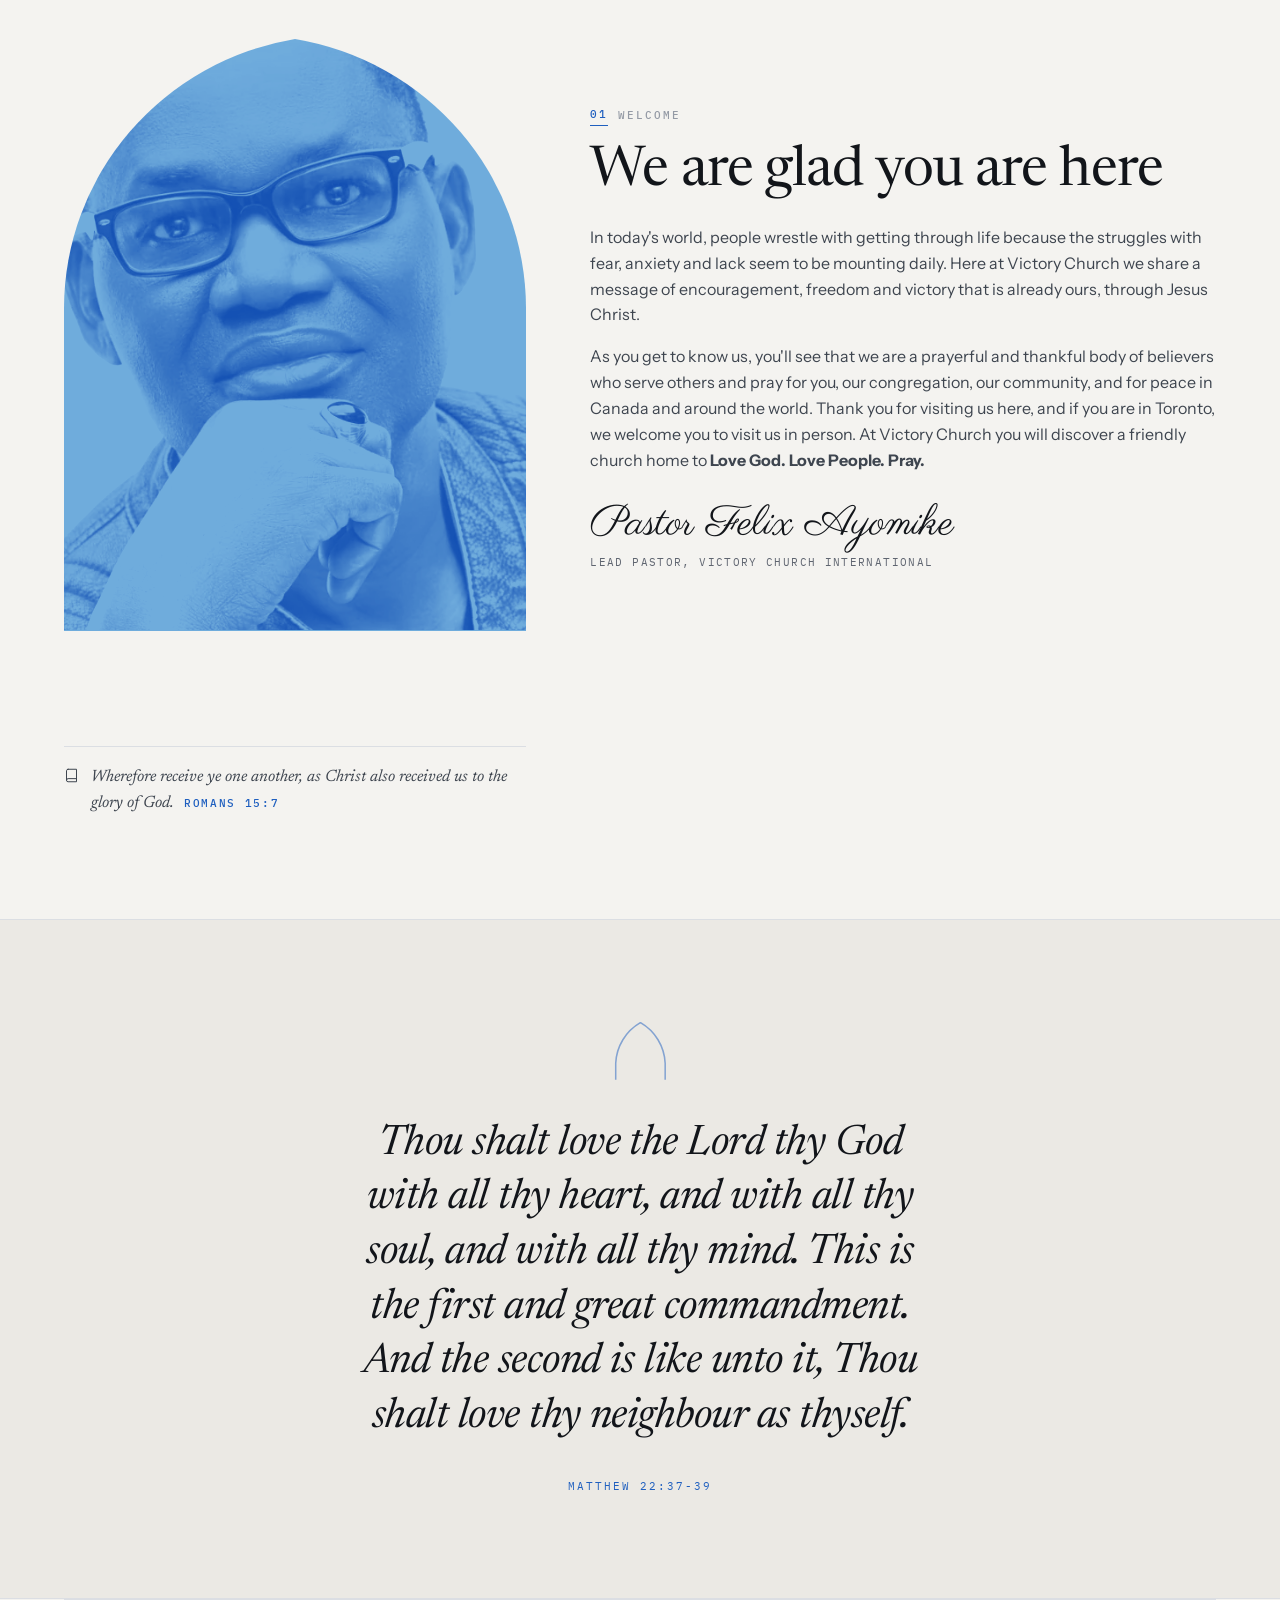
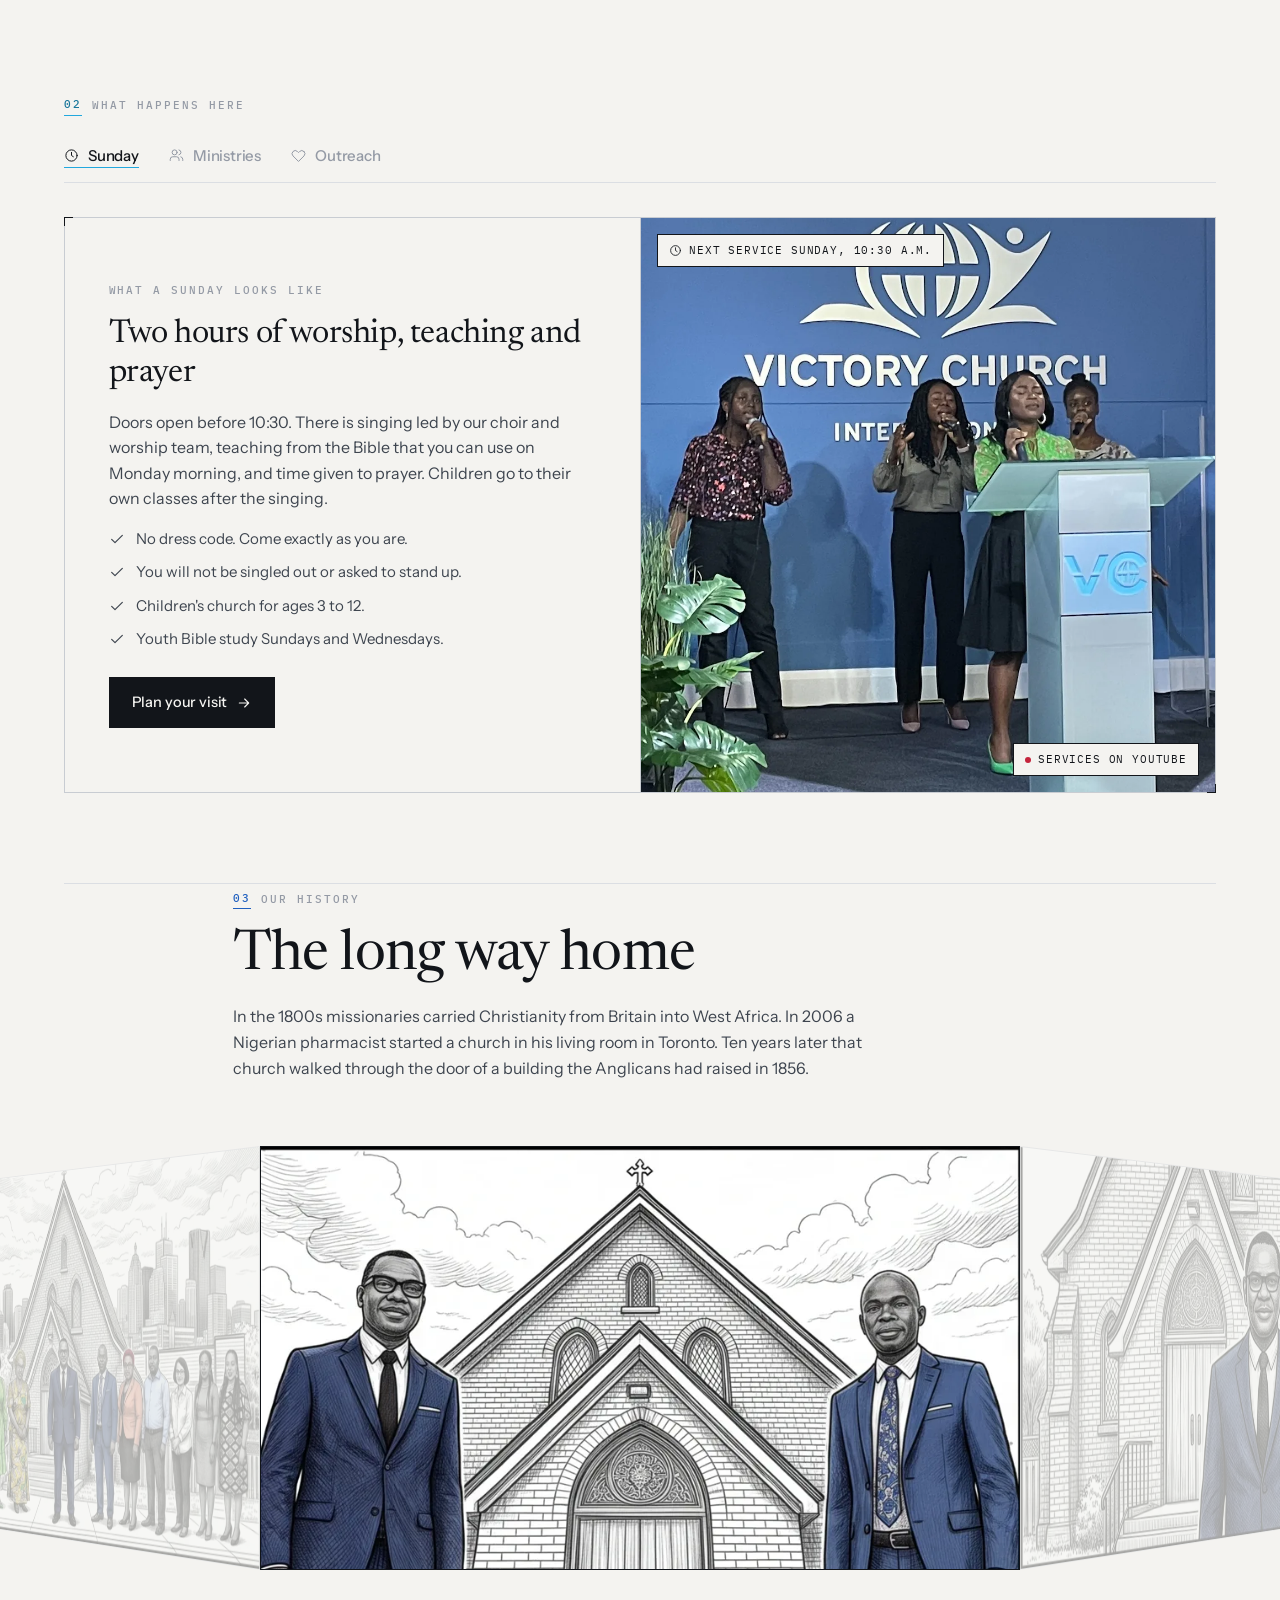
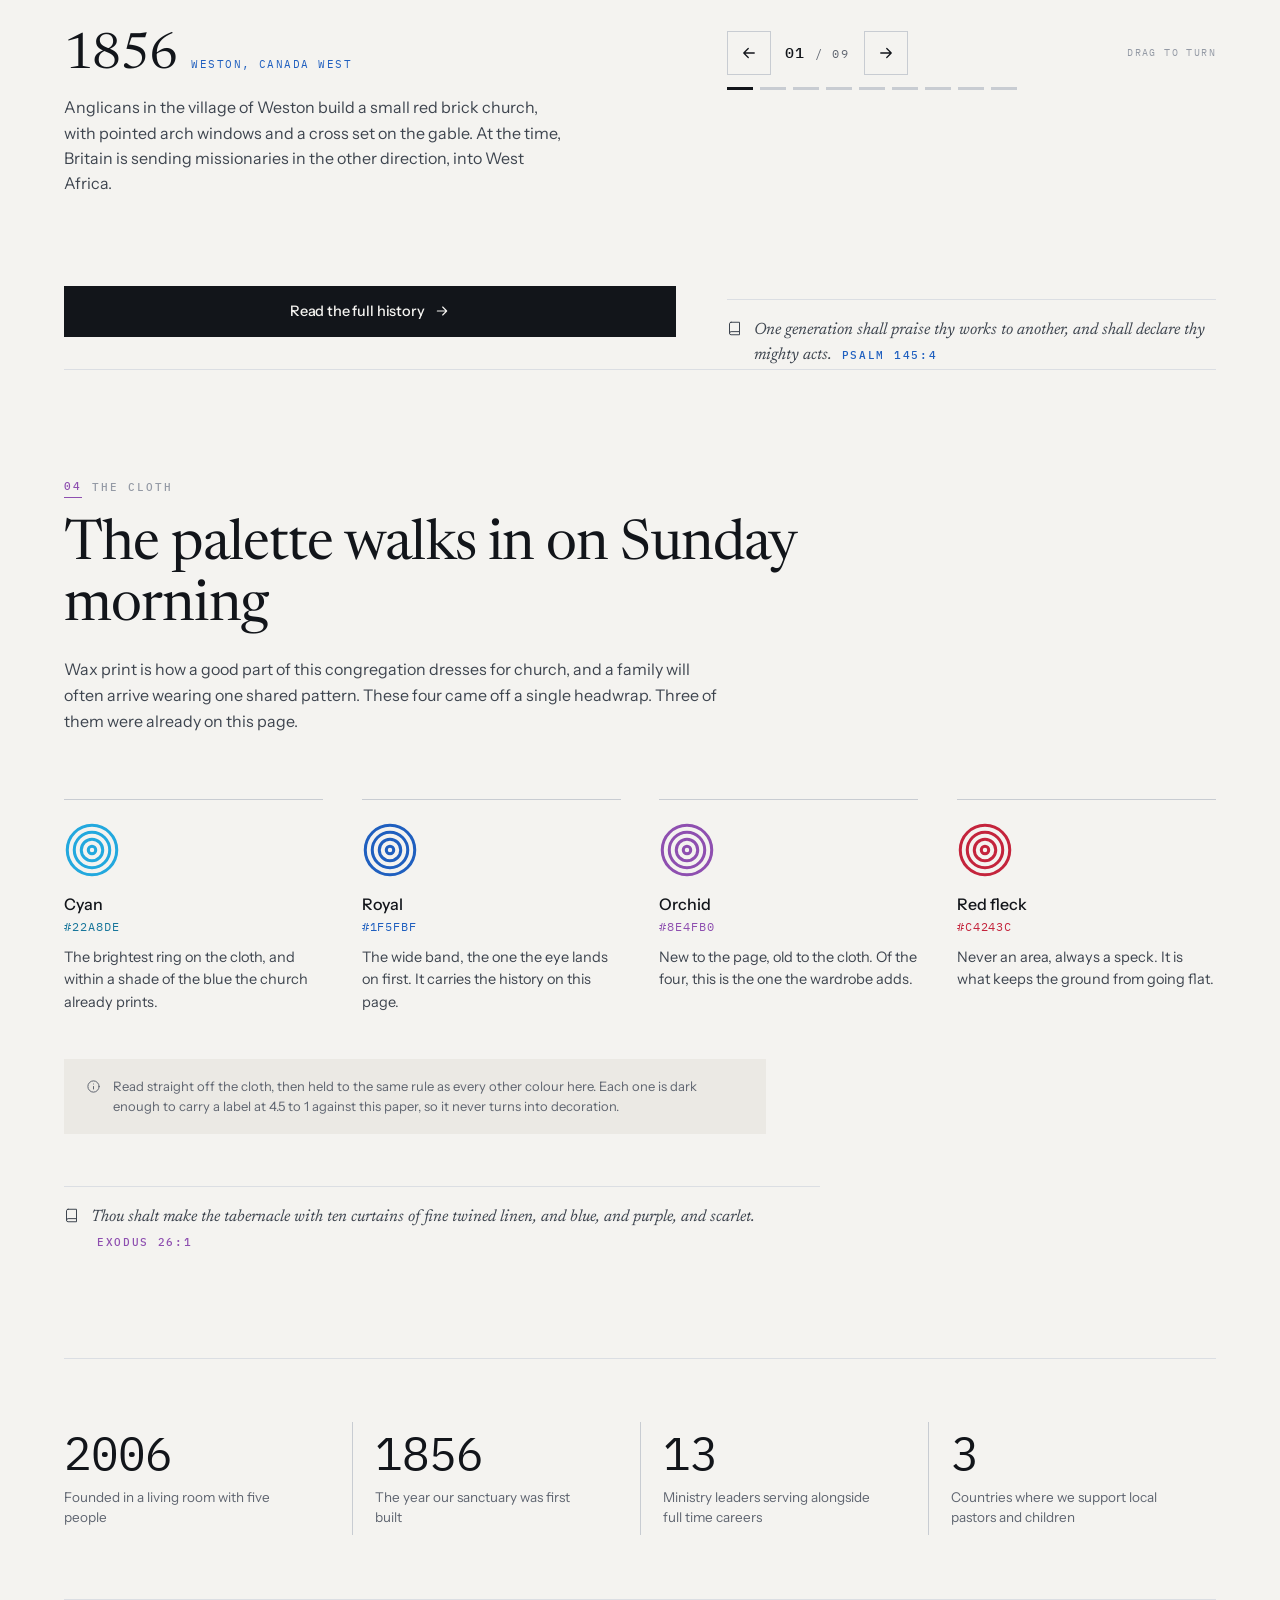
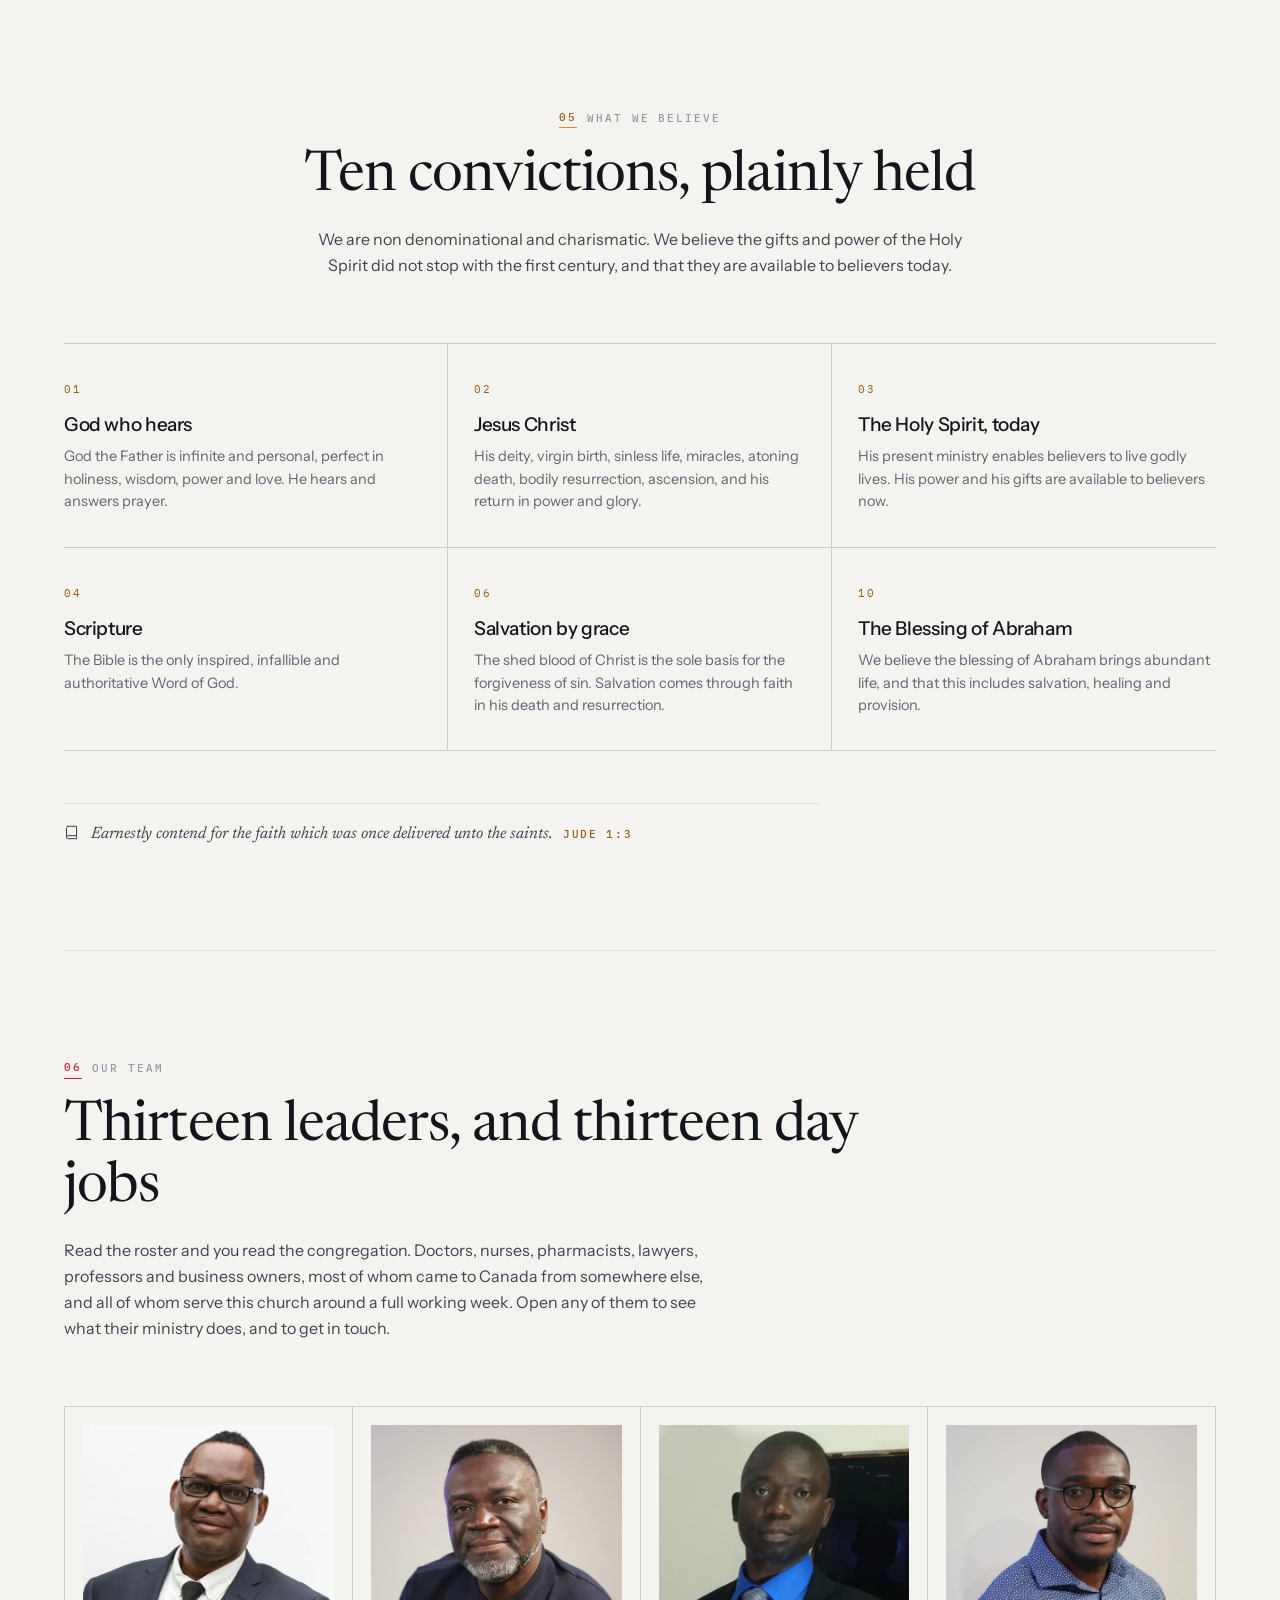
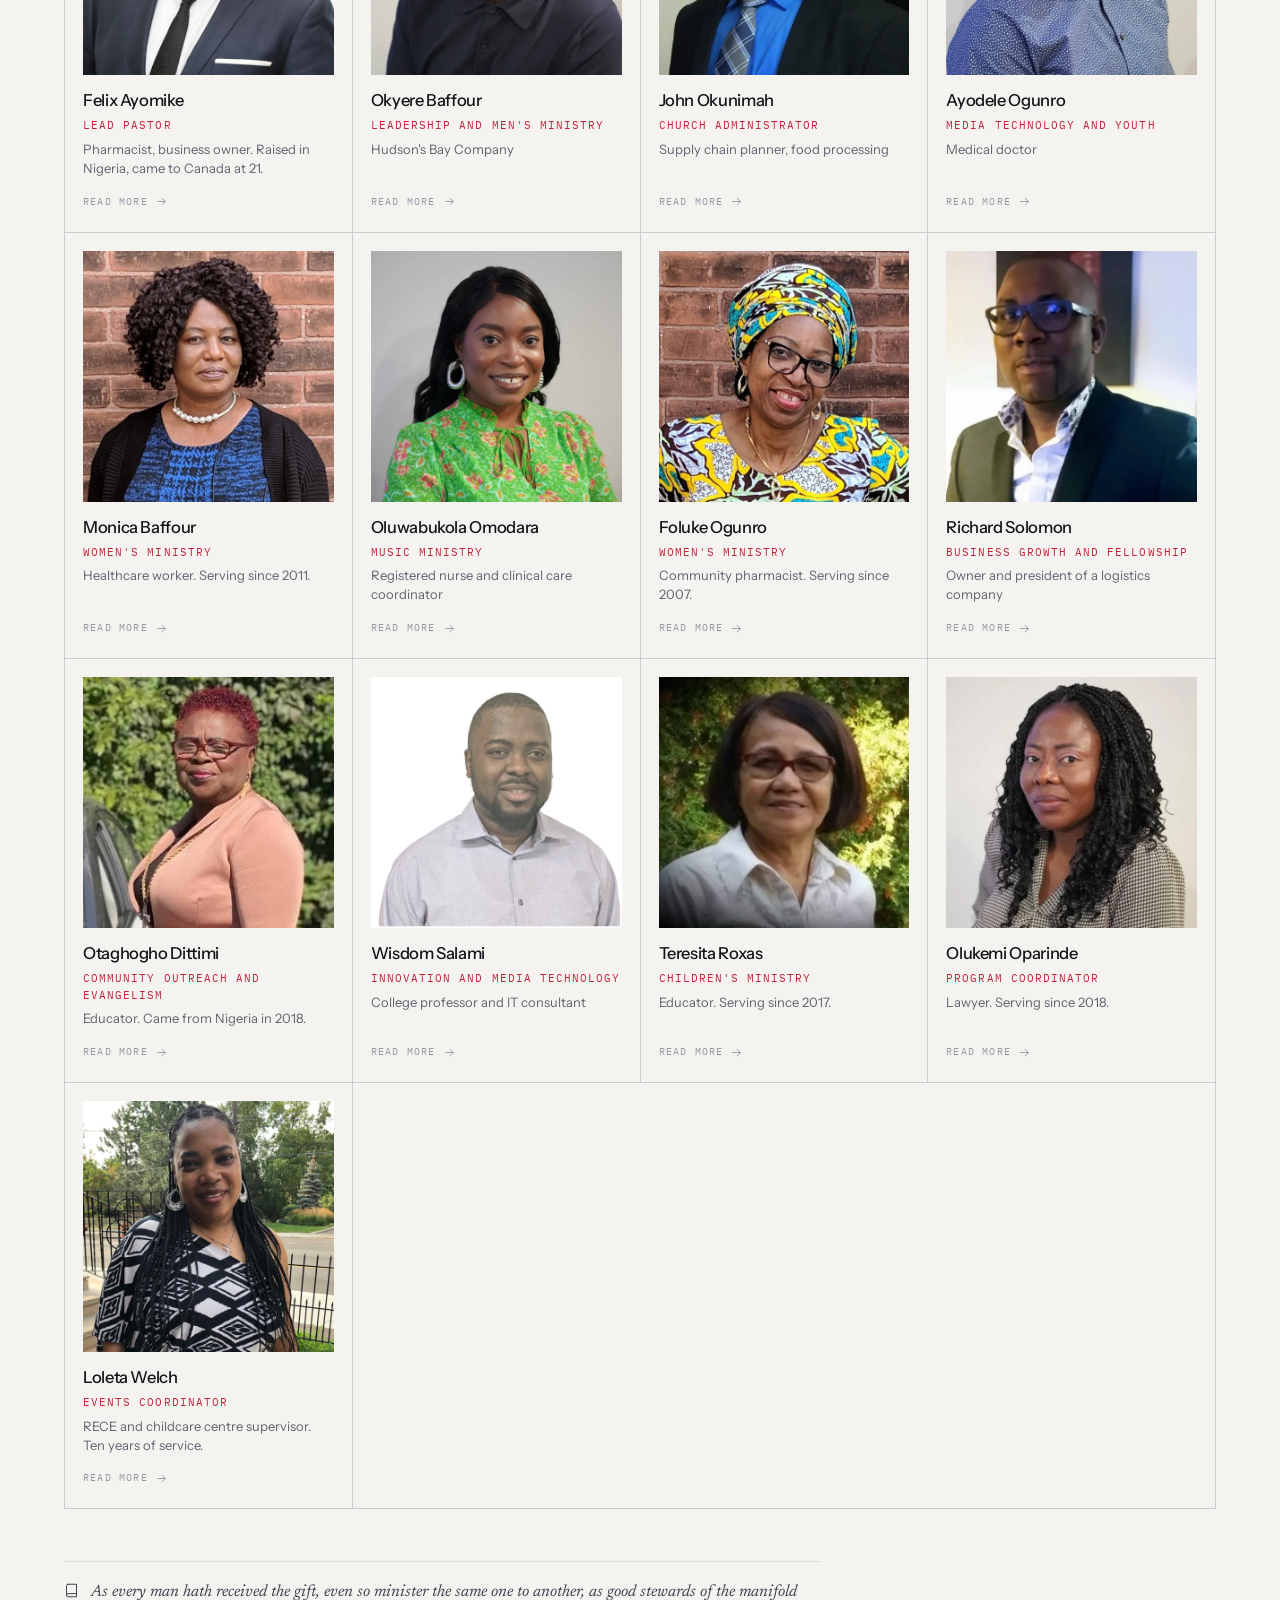
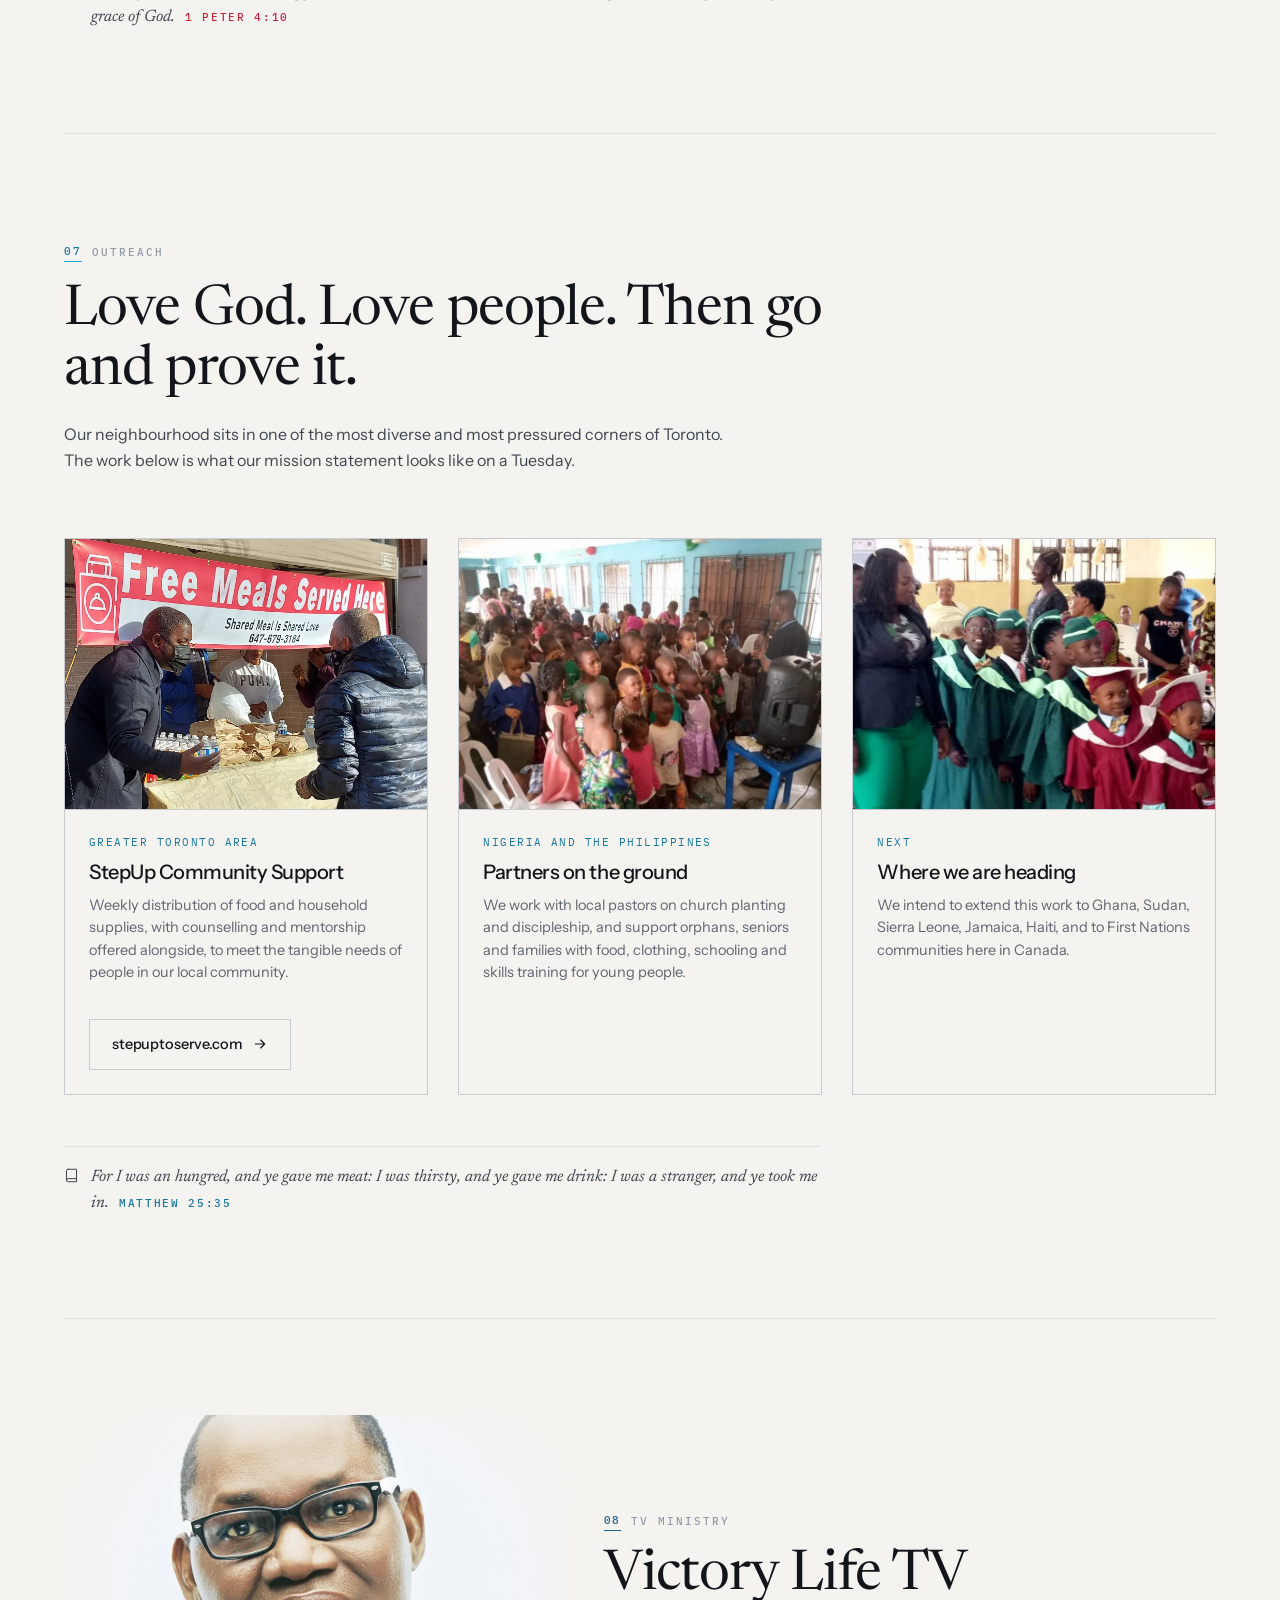
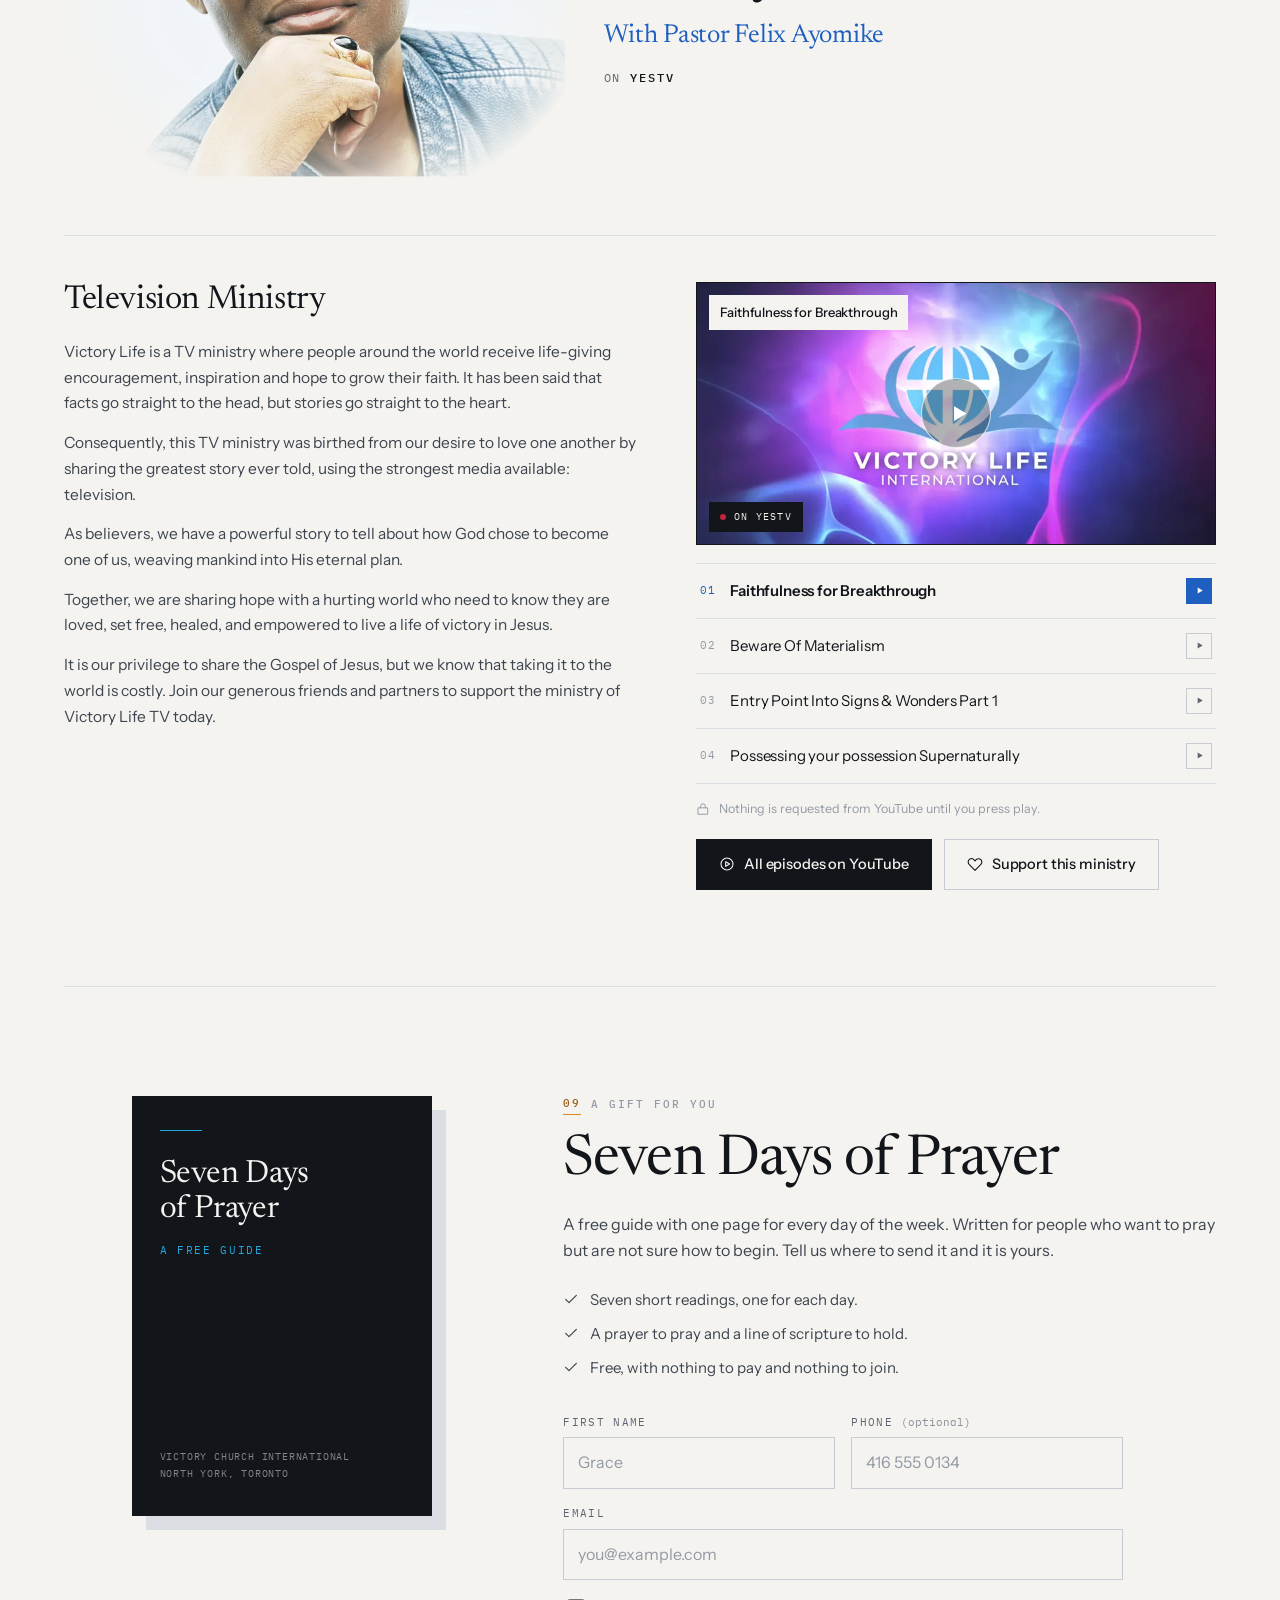
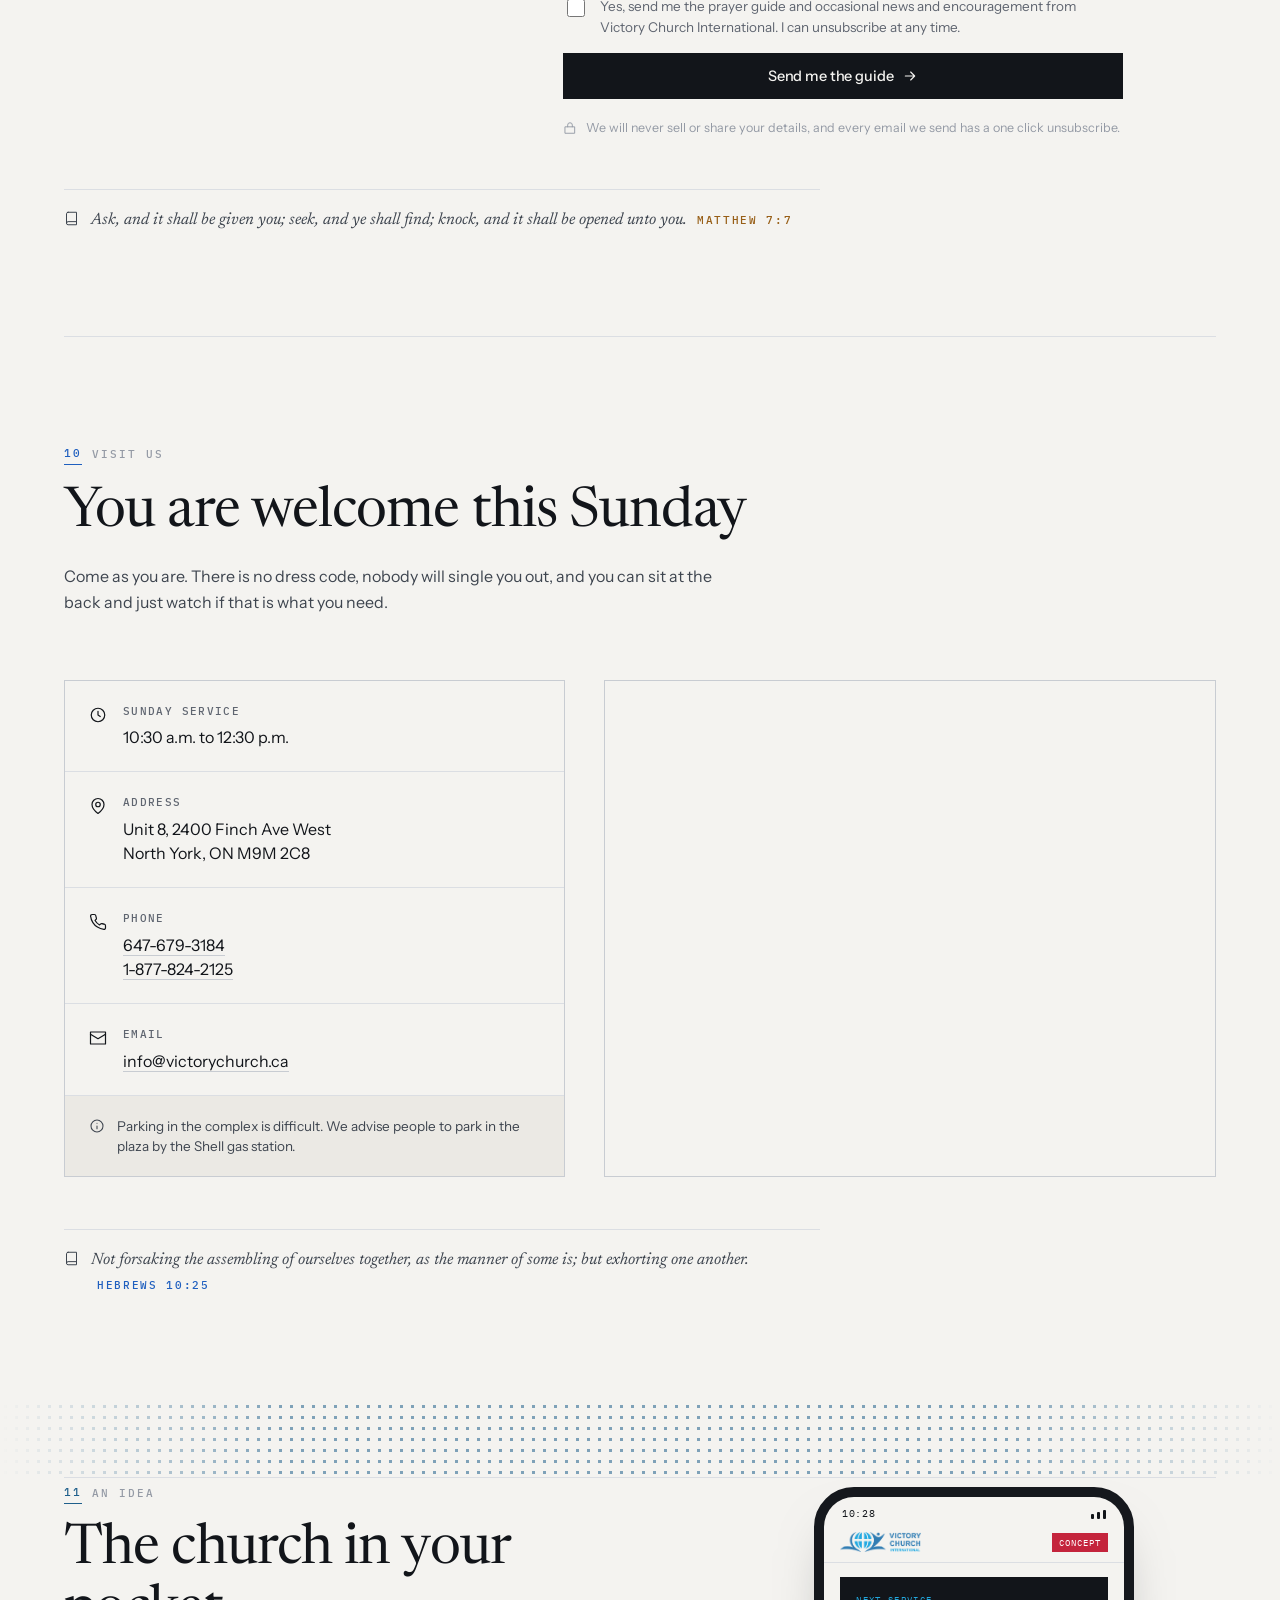
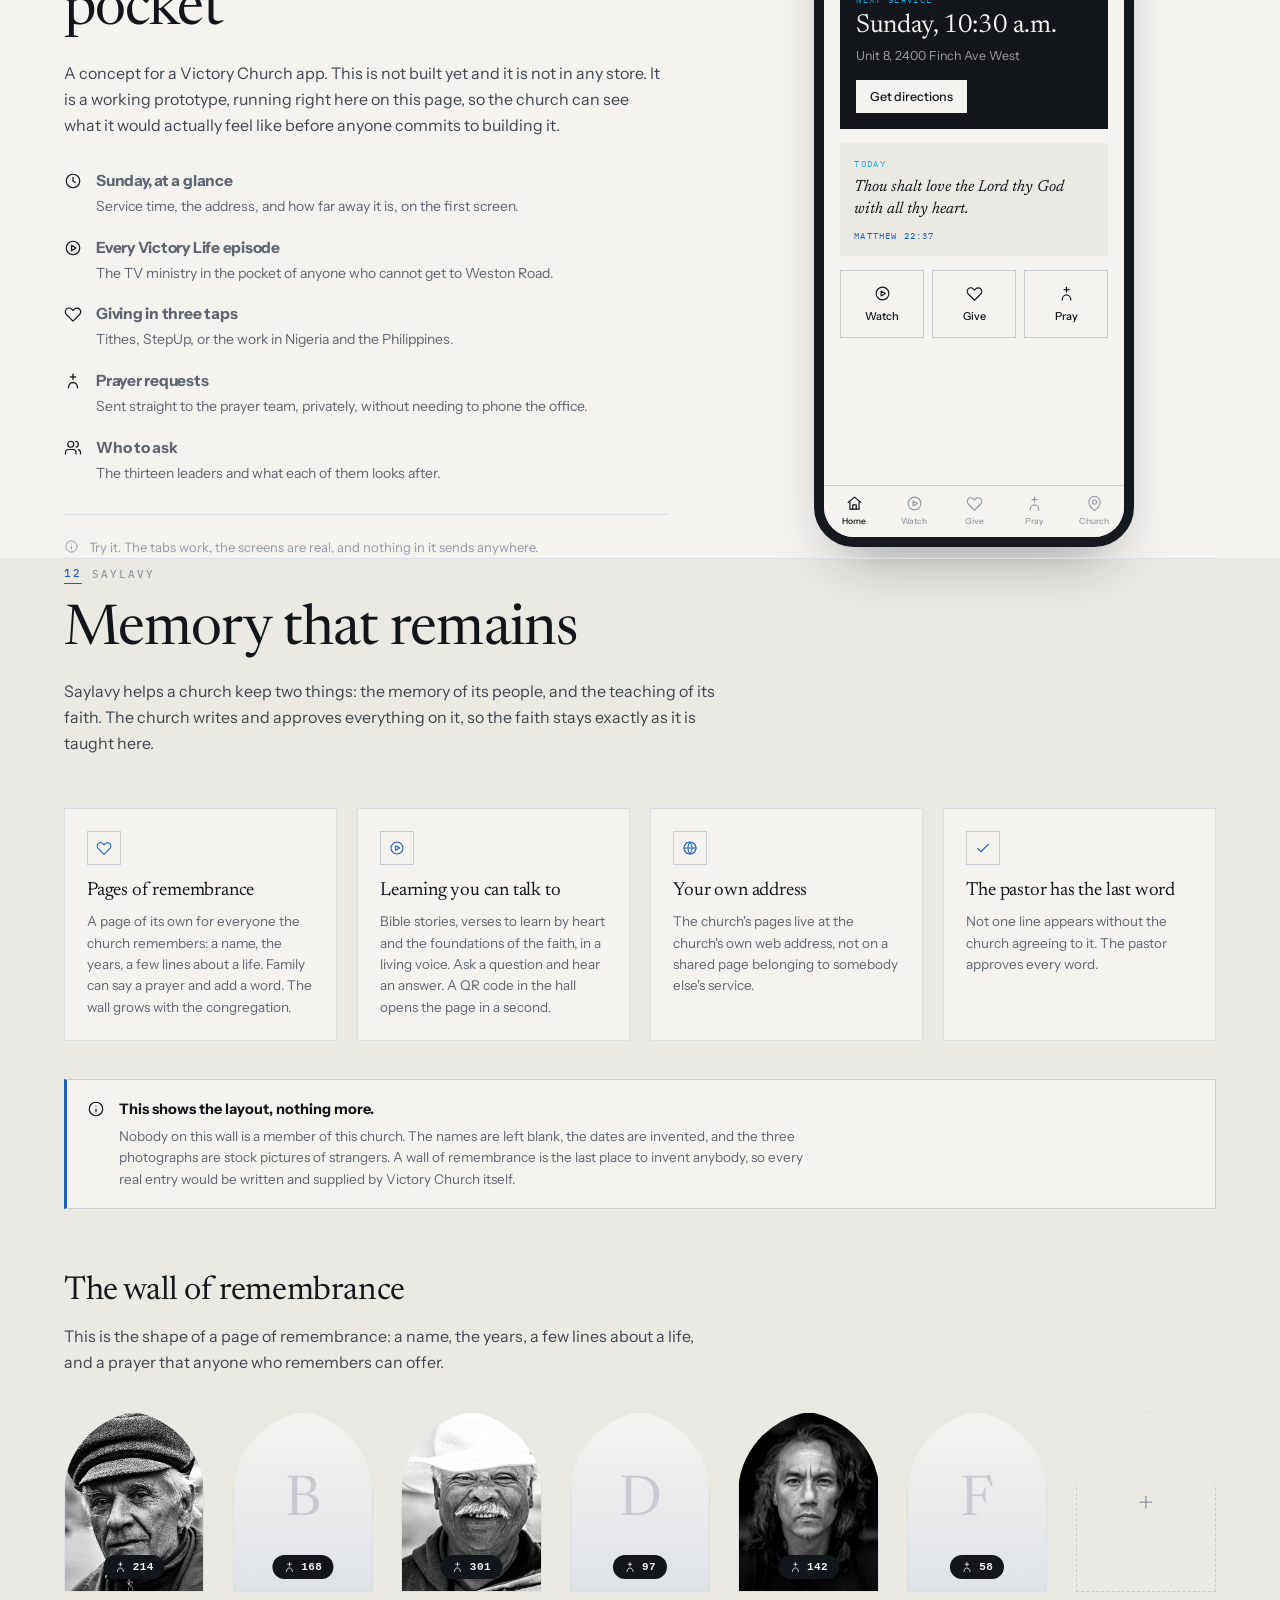
==== commit 2ccadbe9: "Take the palette off the cloth, and a verse under each section The colours in the headwrap photo are" ====
--- a/index.html
+++ b/index.html
@@ -14,7 +14,7 @@
 <link rel="preconnect" href="https://fonts.googleapis.com">
 <link rel="preconnect" href="https://fonts.gstatic.com" crossorigin>
 <link href="https://fonts.googleapis.com/css2?family=Instrument+Sans:wght@400;500;600&family=IBM+Plex+Mono:wght@400;500&family=Newsreader:ital,opsz,wght@0,6..72,400;1,6..72,400&family=Parisienne&display=swap" rel="stylesheet">
-<link rel="stylesheet" href="assets/css/main.css?v=50">
+<link rel="stylesheet" href="assets/css/main.css?v=52">
 </head>
 <body>
 
@@ -41,6 +41,7 @@
 <symbol id="i-home" viewBox="0 0 24 24" fill="none" stroke="currentColor" stroke-width="1.7" stroke-linecap="round" stroke-linejoin="round"><path d="M3 10.5 12 3l9 7.5"/><path d="M5.5 9.5V20h13V9.5"/><path d="M9.5 20v-6h5v6"/></symbol>
 <symbol id="i-pray" viewBox="0 0 24 24" fill="none" stroke="currentColor" stroke-width="1.7" stroke-linecap="round" stroke-linejoin="round"><path d="M12 3v7"/><path d="M8.5 6.5h7"/><path d="M6 21c0-4 2.7-7 6-7s6 3 6 7"/></symbol>
 <symbol id="i-globe" viewBox="0 0 24 24" fill="none" stroke="currentColor" stroke-width="1.7" stroke-linecap="round" stroke-linejoin="round"><circle cx="12" cy="12" r="9"/><path d="M3 12h18"/><path d="M12 3a15 15 0 0 1 0 18 15 15 0 0 1 0-18Z"/></symbol>
+<symbol id="i-rings" viewBox="0 0 24 24" fill="none" stroke="currentColor" stroke-width="1.3"><circle cx="12" cy="12" r="10.6"/><circle cx="12" cy="12" r="7.6"/><circle cx="12" cy="12" r="4.6"/><circle cx="12" cy="12" r="1.6"/></symbol>
 </defs></svg>
 
 <!-- ============ intro ============ -->
@@ -227,6 +228,10 @@
       <p class="sig">Pastor Felix Ayomike</p>
       <p class="sig-role">Lead Pastor, Victory Church International</p>
     </div>
+    <p class="scrip">
+      <svg aria-hidden="true"><use href="#i-book"/></svg>
+      <span>Wherefore receive ye one another, as Christ also received us to the glory of God. <cite>Romans 15:7</cite></span>
+    </p>
   </div>
 </section>
 
@@ -450,7 +455,62 @@
     </div>
 
     <a class="btn btn-primary rot-more" href="history.html">Read the full history <svg><use href="#i-arrow"/></svg></a>
-  </div>
+    <p class="scrip">
+      <svg aria-hidden="true"><use href="#i-book"/></svg>
+      <span>One generation shall praise thy works to another, and shall declare thy mighty acts. <cite>Psalm 145:4</cite></span>
+    </p>
+  </div>
+</section>
+
+<!-- ============ the cloth ============ -->
+<section class="sec sec-rule" id="cloth">
+  <div class="wrap">
+    <div class="sec-head">
+      <span class="eyebrow"><i class="num">04</i> The cloth</span>
+      <h2 class="h-lg">The palette walks in on Sunday morning</h2>
+      <p class="lede">Wax print is how a good part of this congregation dresses for church, and a
+        family will often arrive wearing one shared pattern. These four came off a single headwrap.
+        Three of them were already on this page.</p>
+    </div>
+
+    <ul class="cloth-row rv">
+        <li data-c="cyan">
+          <svg class="cloth-sw" aria-hidden="true"><use href="#i-rings"/></svg>
+          <h3>Cyan</h3>
+          <p class="hex">#22A8DE</p>
+          <p>The brightest ring on the cloth, and within a shade of the blue the church already prints.</p>
+        </li>
+        <li data-c="royal">
+          <svg class="cloth-sw" aria-hidden="true"><use href="#i-rings"/></svg>
+          <h3>Royal</h3>
+          <p class="hex">#1F5FBF</p>
+          <p>The wide band, the one the eye lands on first. It carries the history on this page.</p>
+        </li>
+        <li data-c="orchid">
+          <svg class="cloth-sw" aria-hidden="true"><use href="#i-rings"/></svg>
+          <h3>Orchid</h3>
+          <p class="hex">#8E4FB0</p>
+          <p>New to the page, old to the cloth. Of the four, this is the one the wardrobe adds.</p>
+        </li>
+        <li data-c="red">
+          <svg class="cloth-sw" aria-hidden="true"><use href="#i-rings"/></svg>
+          <h3>Red fleck</h3>
+          <p class="hex">#C4243C</p>
+          <p>Never an area, always a speck. It is what keeps the ground from going flat.</p>
+        </li>
+    </ul>
+
+    <p class="cloth-foot">
+      <svg aria-hidden="true"><use href="#i-info"/></svg>
+      Read straight off the cloth, then held to the same rule as every other colour here. Each one is
+      dark enough to carry a label at 4.5 to 1 against this paper, so it never turns into decoration.
+    </p>
+
+    <p class="scrip">
+      <svg aria-hidden="true"><use href="#i-book"/></svg>
+      <span>Thou shalt make the tabernacle with ten curtains of fine twined linen, and blue, and purple, and scarlet. <cite>Exodus 26:1</cite></span>
+    </p>
+</div>
 </section>
 
 <!-- ============ stats ============ -->
@@ -469,7 +529,7 @@
 <section class="sec sec-rule" id="beliefs">
   <div class="wrap">
     <div class="sec-head mid">
-      <span class="eyebrow"><i class="num">04</i> What we believe</span>
+      <span class="eyebrow"><i class="num">05</i> What we believe</span>
       <h2 class="h-lg">Ten convictions, plainly held</h2>
       <p class="lede">We are non denominational and charismatic. We believe the gifts and power of the
         Holy Spirit did not stop with the first century, and that they are available to believers today.</p>
@@ -511,6 +571,10 @@
            healing and provision.</p>
       </div>
     </div>
+    <p class="scrip">
+      <svg aria-hidden="true"><use href="#i-book"/></svg>
+      <span>Earnestly contend for the faith which was once delivered unto the saints. <cite>Jude 1:3</cite></span>
+    </p>
   </div>
 </section>
 
@@ -518,7 +582,7 @@
 <section class="sec sec-rule" id="team">
   <div class="wrap">
     <div class="sec-head">
-      <span class="eyebrow"><i class="num">05</i> Our team</span>
+      <span class="eyebrow"><i class="num">06</i> Our team</span>
       <h2 class="h-lg">Thirteen leaders, and thirteen day jobs</h2>
       <p class="lede">Read the roster and you read the congregation. Doctors, nurses, pharmacists,
         lawyers, professors and business owners, most of whom came to Canada from somewhere else, and
@@ -683,6 +747,10 @@
         <div class="person-text" hidden></div>
       </article>
     </div>
+    <p class="scrip">
+      <svg aria-hidden="true"><use href="#i-book"/></svg>
+      <span>As every man hath received the gift, even so minister the same one to another, as good stewards of the manifold grace of God. <cite>1 Peter 4:10</cite></span>
+    </p>
   </div>
 </section>
 
@@ -690,7 +758,7 @@
 <section class="sec sec-rule" id="outreach">
   <div class="wrap">
     <div class="sec-head">
-      <span class="eyebrow"><i class="num">06</i> Outreach</span>
+      <span class="eyebrow"><i class="num">07</i> Outreach</span>
       <h2 class="h-lg">Love God. Love people. Then go and prove it.</h2>
       <p class="lede">Our neighbourhood sits in one of the most diverse and most pressured corners of
         Toronto. The work below is what our mission statement looks like on a Tuesday.</p>
@@ -725,6 +793,10 @@
         </div>
       </article>
     </div>
+    <p class="scrip">
+      <svg aria-hidden="true"><use href="#i-book"/></svg>
+      <span>For I was an hungred, and ye gave me meat: I was thirsty, and ye gave me drink: I was a stranger, and ye took me in. <cite>Matthew 25:35</cite></span>
+    </p>
   </div>
 </section>
 
@@ -736,7 +808,7 @@
         <img src="assets/img/pastor-felix-wide.webp" alt="Pastor Felix Ayomike" loading="lazy" width="928" height="672">
       </figure>
       <div class="tv-title">
-        <span class="eyebrow"><i class="num">07</i> TV Ministry</span>
+        <span class="eyebrow"><i class="num">08</i> TV Ministry</span>
         <h2 class="h-lg">Victory Life TV</h2>
         <p class="tv-with">With Pastor Felix Ayomike</p>
         <p class="tv-net">on <b>yesTV</b></p>
@@ -829,7 +901,7 @@
         </div>
       </div>
       <div class="rv">
-        <span class="eyebrow"><i class="num">08</i> A gift for you</span>
+        <span class="eyebrow"><i class="num">09</i> A gift for you</span>
         <h2 class="h-lg" style="margin:16px 0 20px">Seven Days of Prayer</h2>
         <p class="lede">A free guide with one page for every day of the week. Written for people who
           want to pray but are not sure how to begin. Tell us where to send it and it is yours.</p>
@@ -876,6 +948,10 @@
         </div>
       </div>
     </div>
+    <p class="scrip">
+      <svg aria-hidden="true"><use href="#i-book"/></svg>
+      <span>Ask, and it shall be given you; seek, and ye shall find; knock, and it shall be opened unto you. <cite>Matthew 7:7</cite></span>
+    </p>
   </div>
 </section>
 
@@ -883,7 +959,7 @@
 <section class="sec sec-rule" id="visit">
   <div class="wrap">
     <div class="sec-head">
-      <span class="eyebrow"><i class="num">09</i> Visit us</span>
+      <span class="eyebrow"><i class="num">10</i> Visit us</span>
       <h2 class="h-lg">You are welcome this Sunday</h2>
       <p class="lede">Come as you are. There is no dress code, nobody will single you out, and you can
         sit at the back and just watch if that is what you need.</p>
@@ -901,6 +977,10 @@
           src="https://www.google.com/maps?q=2400+Finch+Ave+W,+North+York,+ON+M9M+2C8&output=embed"></iframe>
       </div>
     </div>
+    <p class="scrip">
+      <svg aria-hidden="true"><use href="#i-book"/></svg>
+      <span>Not forsaking the assembling of ourselves together, as the manner of some is; but exhorting one another. <cite>Hebrews 10:25</cite></span>
+    </p>
   </div>
 </section>
 
@@ -910,7 +990,7 @@
 <section class="app sec-rule" id="app">
   <div class="wrap app-grid">
     <div class="app-body rv">
-      <span class="eyebrow"><i class="num">10</i> An idea</span>
+      <span class="eyebrow"><i class="num">11</i> An idea</span>
       <h2 class="h-lg">The church in your pocket</h2>
       <p class="lede">A concept for a Victory Church app. This is not built yet and it is not in any
         store. It is a working prototype, running right here on this page, so the church can see
@@ -1069,7 +1149,7 @@
 <section class="say sec-rule" id="saylavy">
   <div class="wrap">
     <div class="say-head rv">
-      <span class="eyebrow"><i class="num">11</i> Saylavy</span>
+      <span class="eyebrow"><i class="num">12</i> Saylavy</span>
       <h2 class="h-lg">Memory that remains</h2>
       <p class="lede">Saylavy helps a church keep two things: the memory of its people, and the
         teaching of its faith. The church writes and approves everything on it, so the faith stays
@@ -1291,6 +1371,6 @@
   </div>
 </dialog>
 
-<script src="assets/js/main.js?v=50"></script>
+<script src="assets/js/main.js?v=52"></script>
 </body>
 </html>
--- a/assets/css/main.css
+++ b/assets/css/main.css
@@ -26,6 +26,10 @@
   --royal:    #1F5FBF;   --royal-t:    #1F5FBF;   /* 5.49:1 */
   --orange:   #DE8A21;   --orange-t:   #975E16;   /* 4.81:1 */
   --crimson:  #C4243C;   --crimson-t:  #C4243C;   /* 5.16:1 */
+
+  /* The one colour the congregation's wax print adds that the banner did not
+     have. It clears 4.86:1 on paper as drawn, so it needs no deepened twin. */
+  --orchid:   #8E4FB0;   --orchid-t:   #8E4FB0;   /* 4.86:1 */
 
   /* Each section sets these. Colour says where you are, it is not a surface. */
   --accent:   var(--blue);
@@ -1363,6 +1367,7 @@
 #heritage { --accent: var(--royal);   --accent-t: var(--royal-t); }
 #beliefs  { --accent: var(--orange);  --accent-t: var(--orange-t); }
 #team     { --accent: var(--crimson); --accent-t: var(--crimson-t); }
+#cloth    { --accent: var(--orchid);  --accent-t: var(--orchid-t); }
 #outreach { --accent: var(--cyan);    --accent-t: var(--cyan-t); }
 #guide    { --accent: var(--orange);  --accent-t: var(--orange-t); }
 #visit    { --accent: var(--royal);   --accent-t: var(--royal-t); }
@@ -2594,3 +2599,99 @@
   object-position: center 22%;
   display: block;
 }
+
+
+/* ------------------------------------------------------------- the cloth --- */
+/* The four colours the congregation actually wears, read off one headwrap. The
+   swatch is drawn as concentric line rather than filled as a block, because the
+   print is rings and because a filled block of colour would be the loudest thing
+   on a page made of hairlines. */
+.cloth-row {
+  display: grid;
+  grid-template-columns: repeat(4, minmax(0, 1fr));
+  gap: clamp(22px, 3vw, 44px);
+  list-style: none;
+  margin: 0;
+  padding: 0;
+}
+.cloth-row li {
+  border-top: 1px solid var(--rule);
+  padding-top: 22px;
+}
+.cloth-row li[data-c="cyan"]   { --sw: var(--cyan);    --sw-t: var(--cyan-t); }
+.cloth-row li[data-c="royal"]  { --sw: var(--royal);   --sw-t: var(--royal-t); }
+.cloth-row li[data-c="orchid"] { --sw: var(--orchid);  --sw-t: var(--orchid-t); }
+.cloth-row li[data-c="red"]    { --sw: var(--crimson); --sw-t: var(--crimson-t); }
+
+.cloth-sw {
+  width: 56px;
+  height: 56px;
+  display: block;
+  margin-bottom: 18px;
+  color: var(--sw);
+  transition: transform .4s var(--ease);
+}
+.cloth-row li:hover .cloth-sw { transform: scale(1.06); }
+
+.cloth-row h3 {
+  font-family: var(--sans);
+  font-size: 16px;
+  font-weight: 500;
+  letter-spacing: 0;
+}
+.cloth-row .hex {
+  margin: 5px 0 10px;
+  font-family: var(--mono);
+  font-size: 11.5px;
+  letter-spacing: .08em;
+  color: var(--sw-t);
+}
+.cloth-row p { margin: 0; font-size: 14.5px; line-height: 1.55; color: var(--ink-2); }
+
+.cloth-foot {
+  display: flex;
+  gap: 12px;
+  max-width: 78ch;
+  margin: clamp(30px, 4vw, 46px) 0 0;
+  padding: 18px 22px;
+  background: var(--paper-d);
+  font-size: 13px;
+  line-height: 1.5;
+  color: var(--mute);
+}
+.cloth-foot svg { width: 15px; height: 15px; flex: none; margin-top: 2px; stroke: var(--accent); }
+
+@media (max-width: 900px) { .cloth-row { grid-template-columns: repeat(2, minmax(0, 1fr)); } }
+@media (max-width: 520px) { .cloth-row { grid-template-columns: 1fr; gap: 26px; } }
+
+/* ------------------------------------------------------------- scripture --- */
+/* One line of King James at the foot of each section, in the same voice as the
+   full verse panel higher up the page. Serif and italic so it reads as quoted
+   rather than written, and the reference picks up whichever colour the section
+   is already carrying. */
+.scrip {
+  display: flex;
+  gap: 12px;
+  align-items: baseline;
+  max-width: 84ch;
+  margin: clamp(34px, 4vw, 54px) 0 0;
+  padding-top: 18px;
+  border-top: 1px solid var(--rule-2);
+  font-family: var(--serif);
+  font-size: clamp(15px, 1.4vw, 16.5px);
+  font-style: italic;
+  line-height: 1.55;
+  color: var(--ink-2);
+}
+.scrip svg { width: 15px; height: 15px; flex: none; transform: translateY(2px); stroke: var(--accent); }
+.scrip cite {
+  font-family: var(--mono);
+  font-style: normal;
+  font-size: 10.5px;
+  font-weight: 500;
+  letter-spacing: .16em;
+  text-transform: uppercase;
+  color: var(--accent-t);
+  white-space: nowrap;
+  margin-left: 6px;
+}
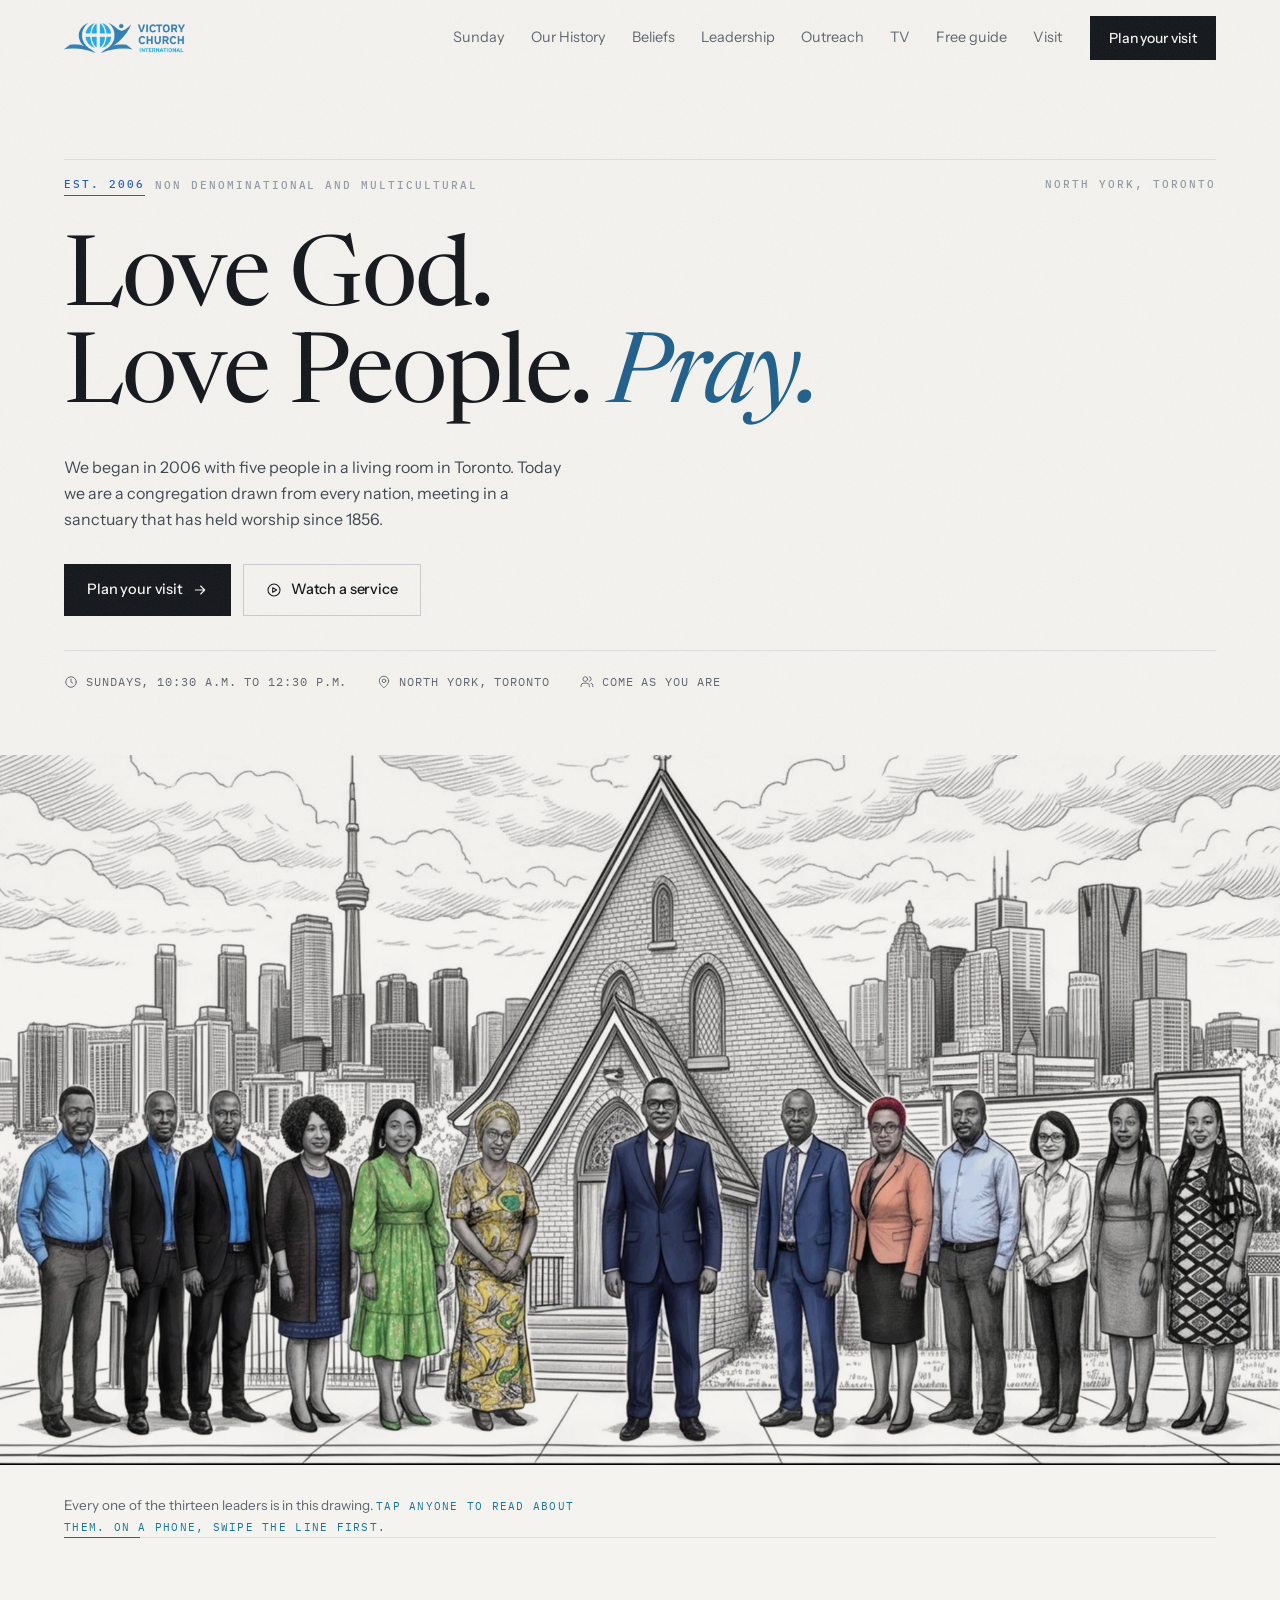
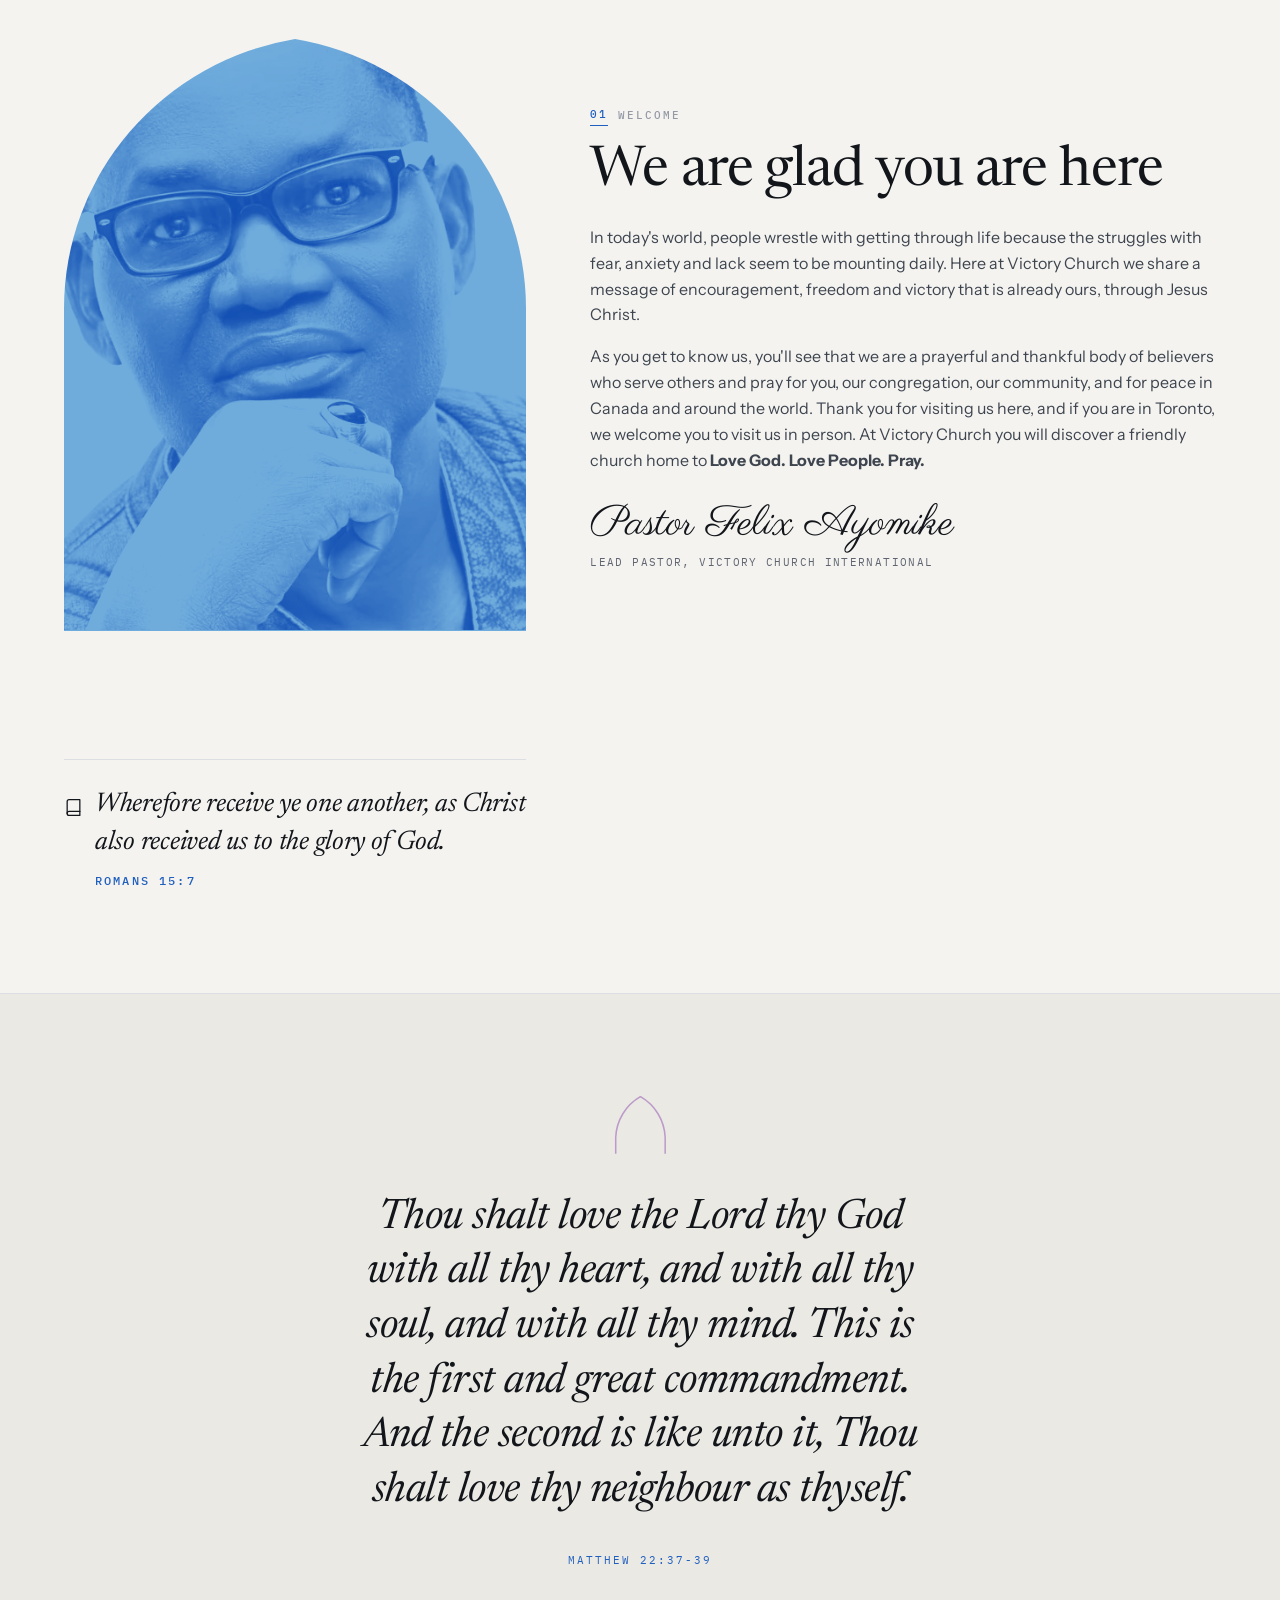
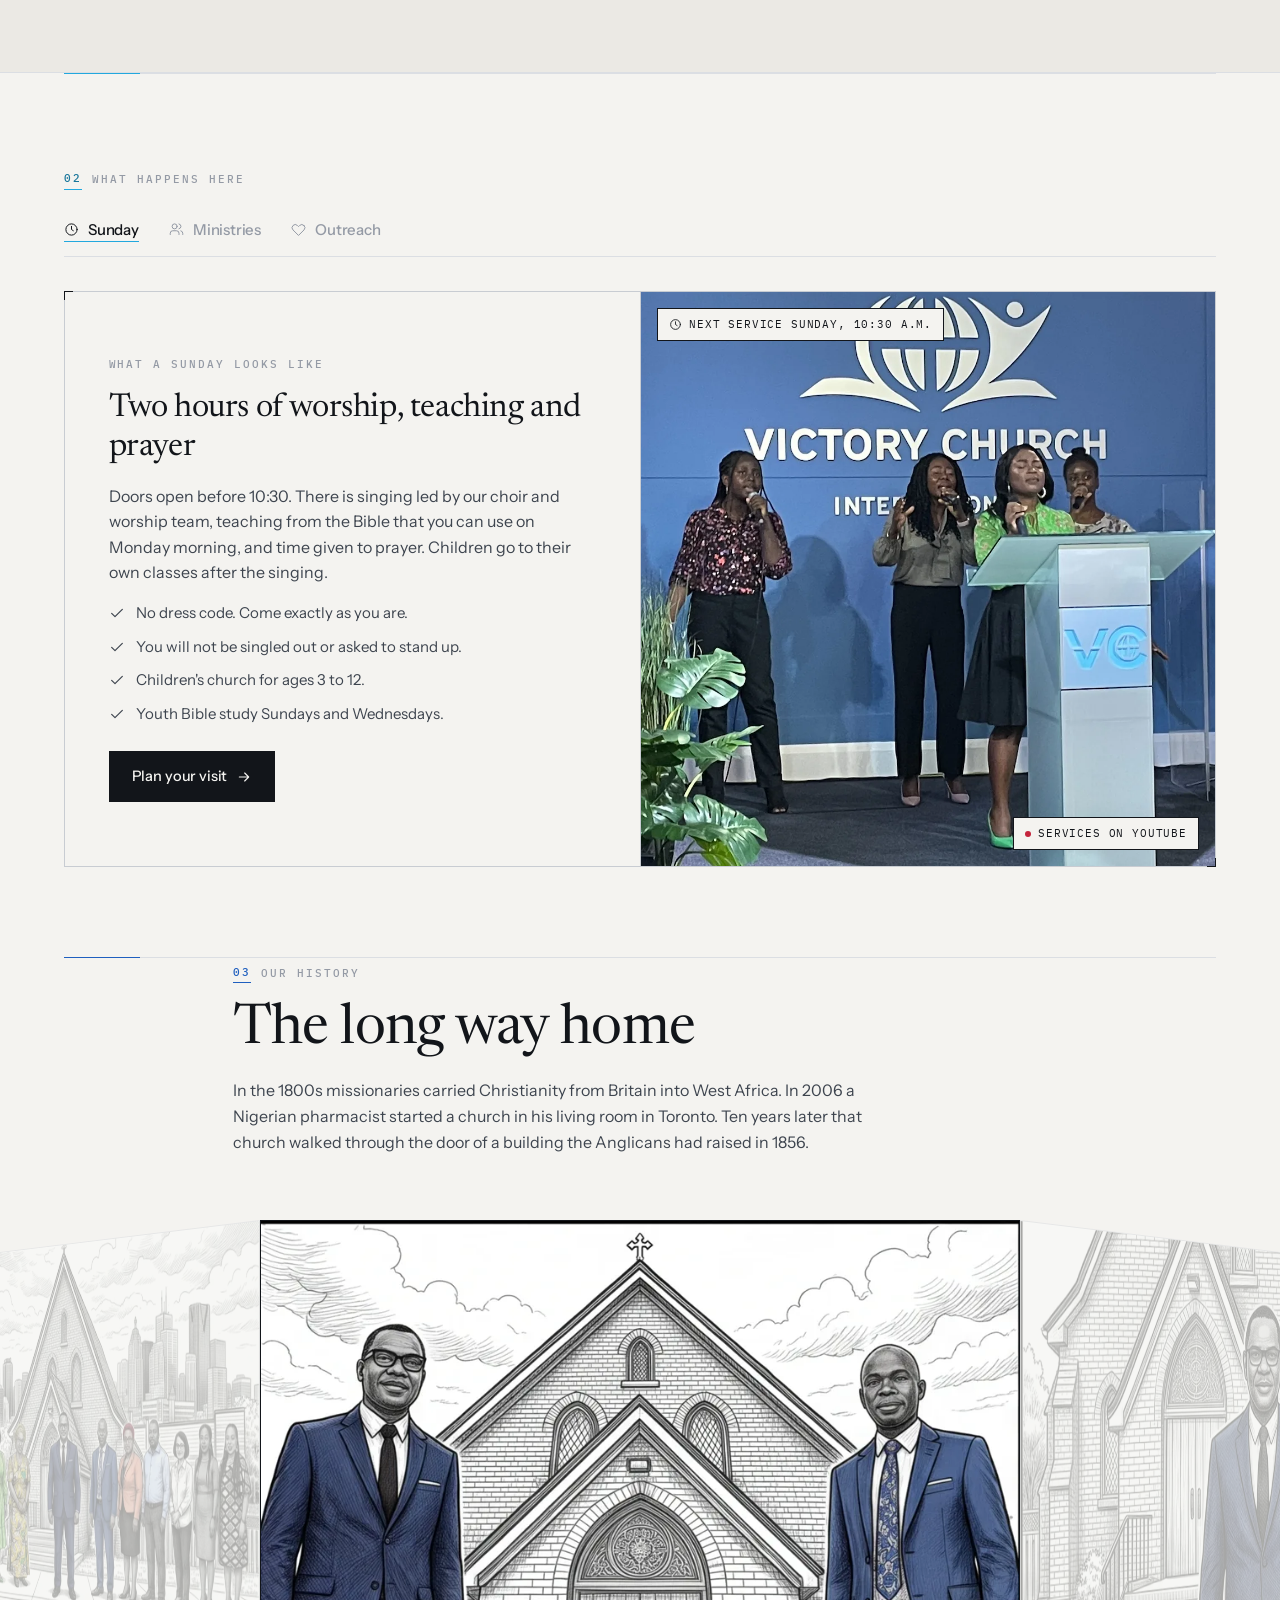
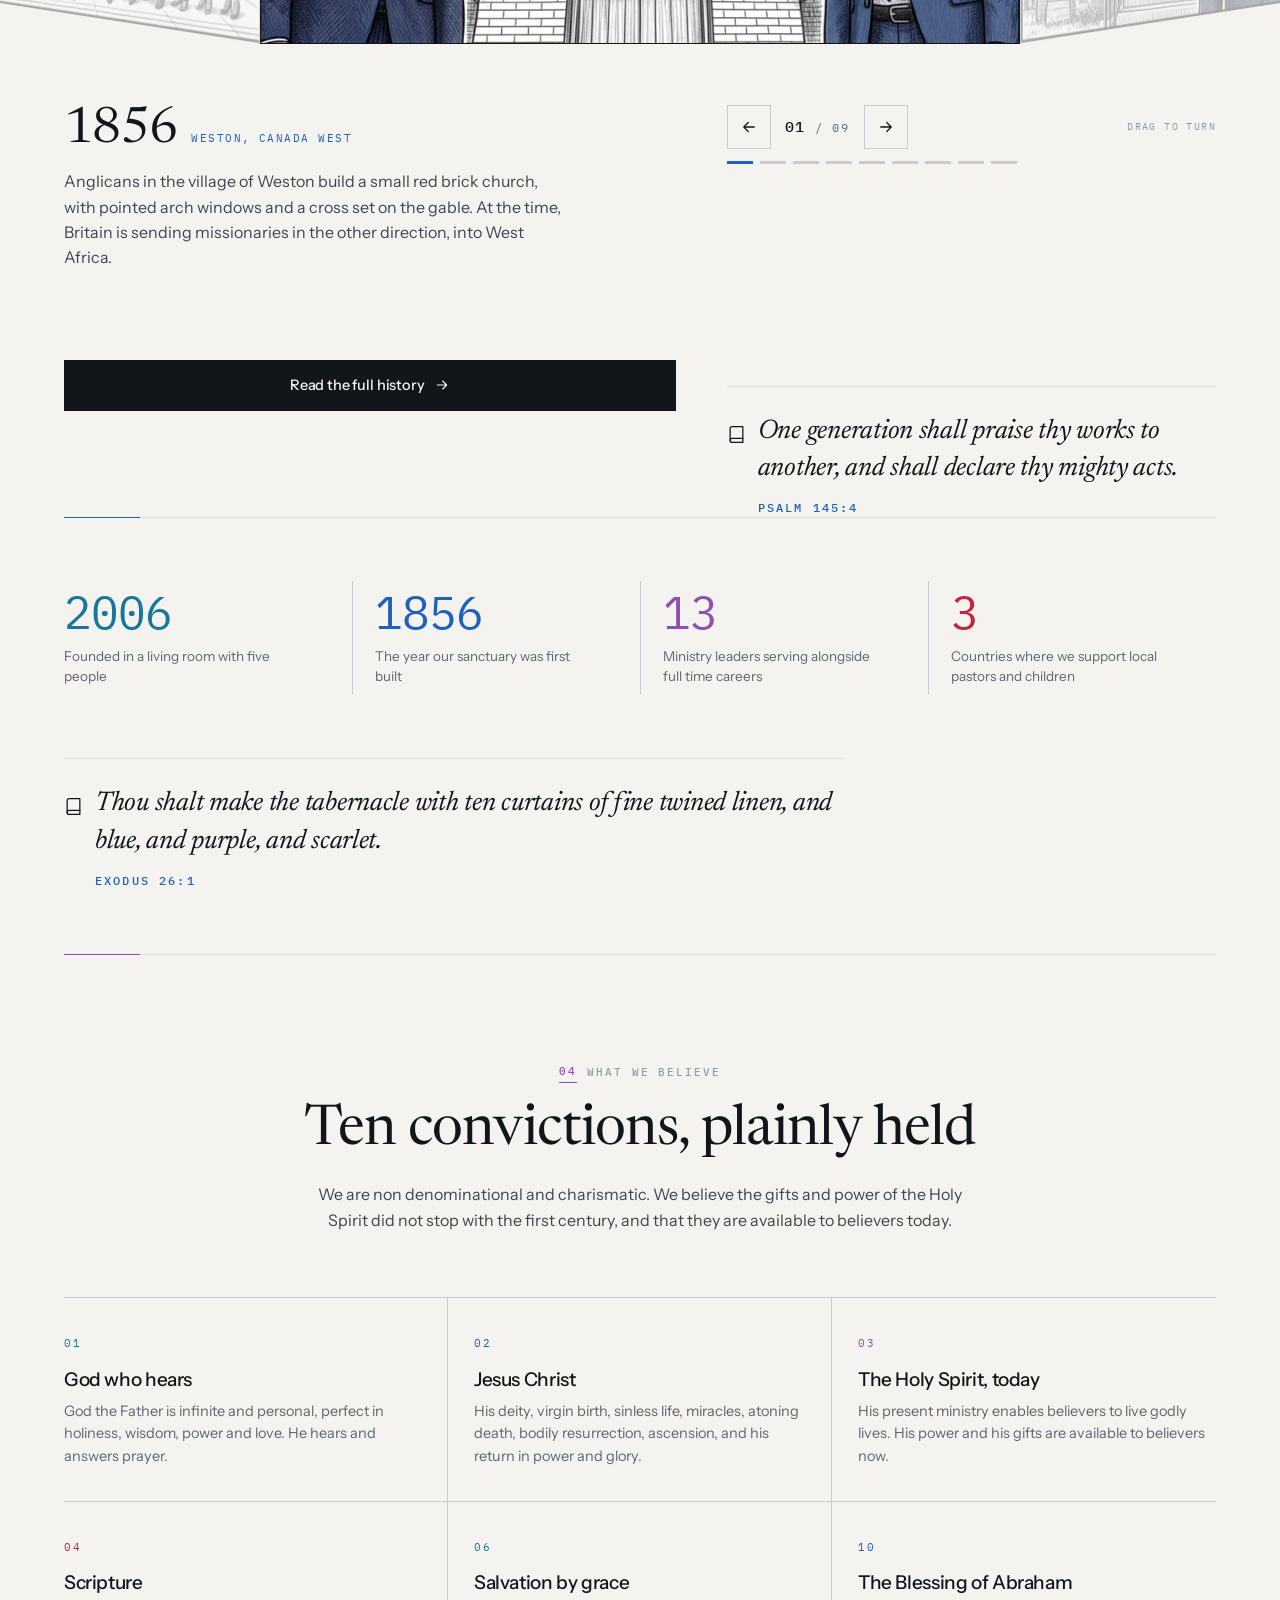
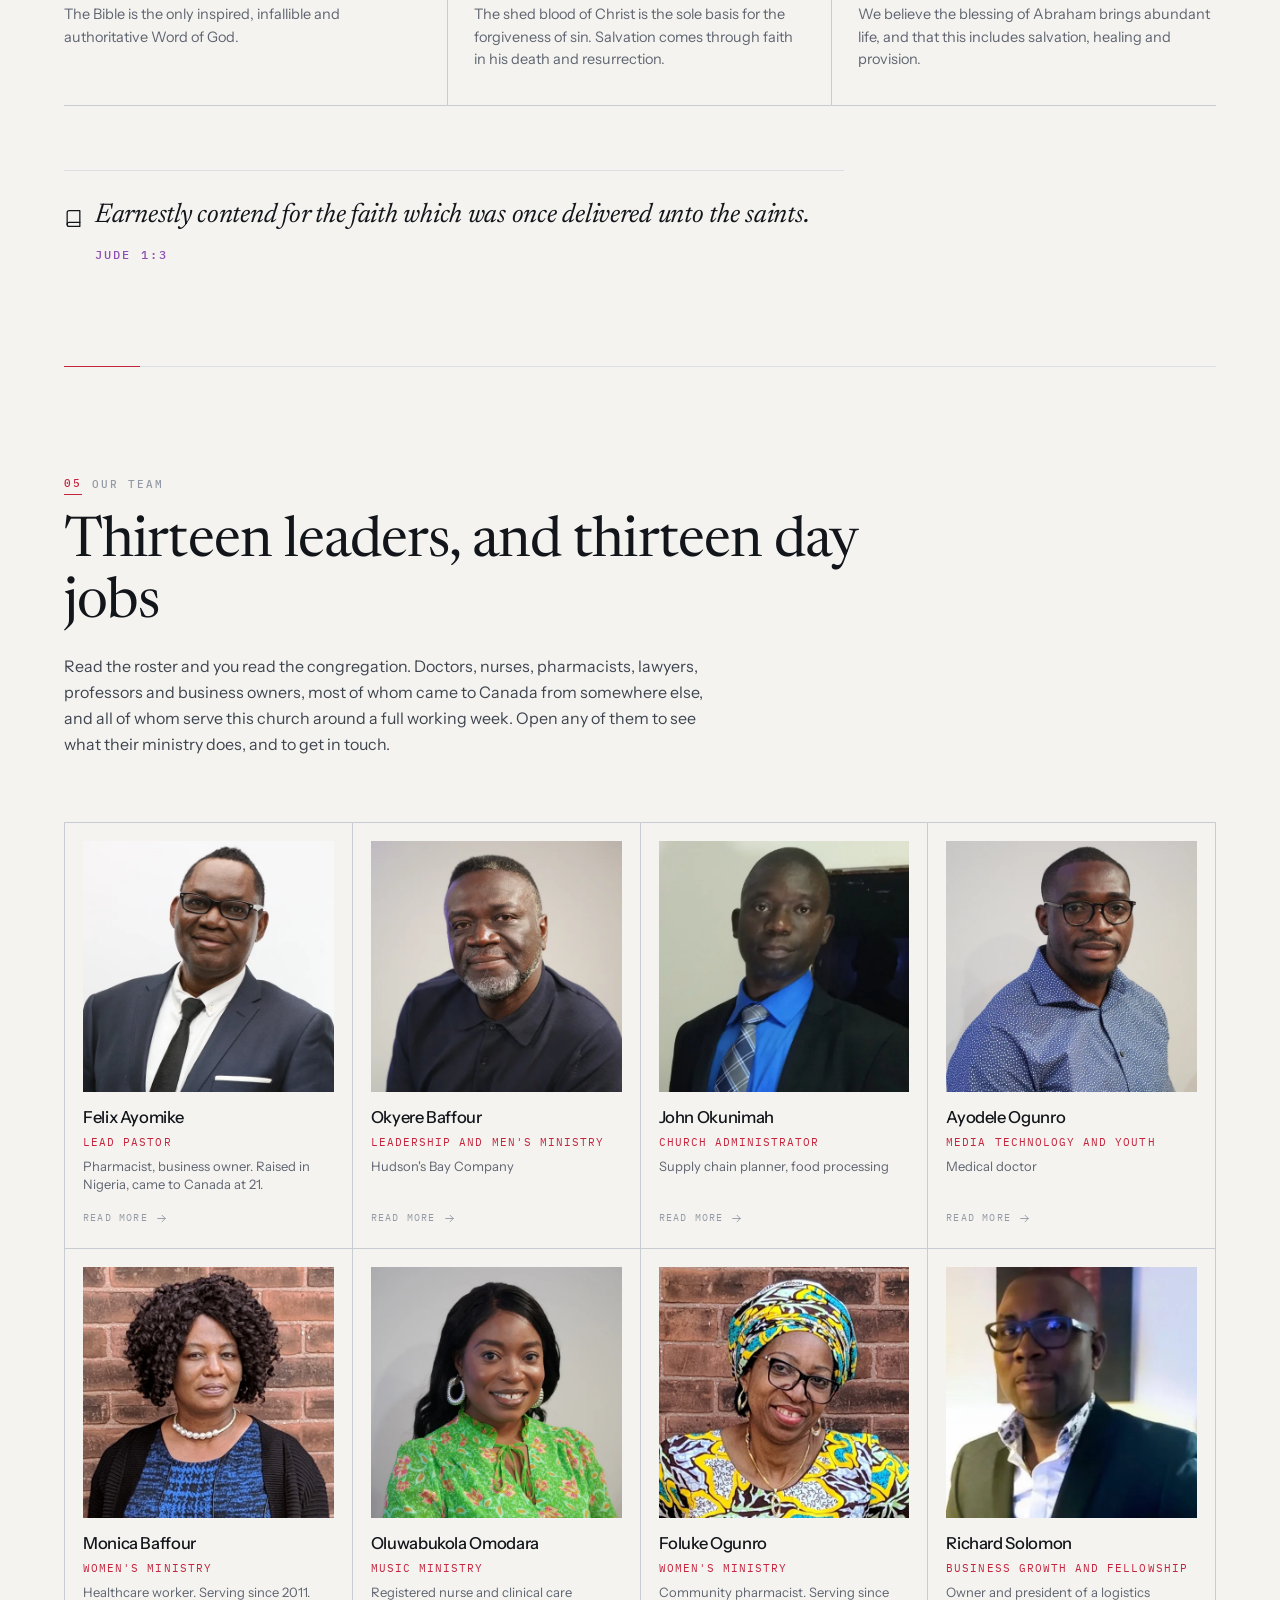
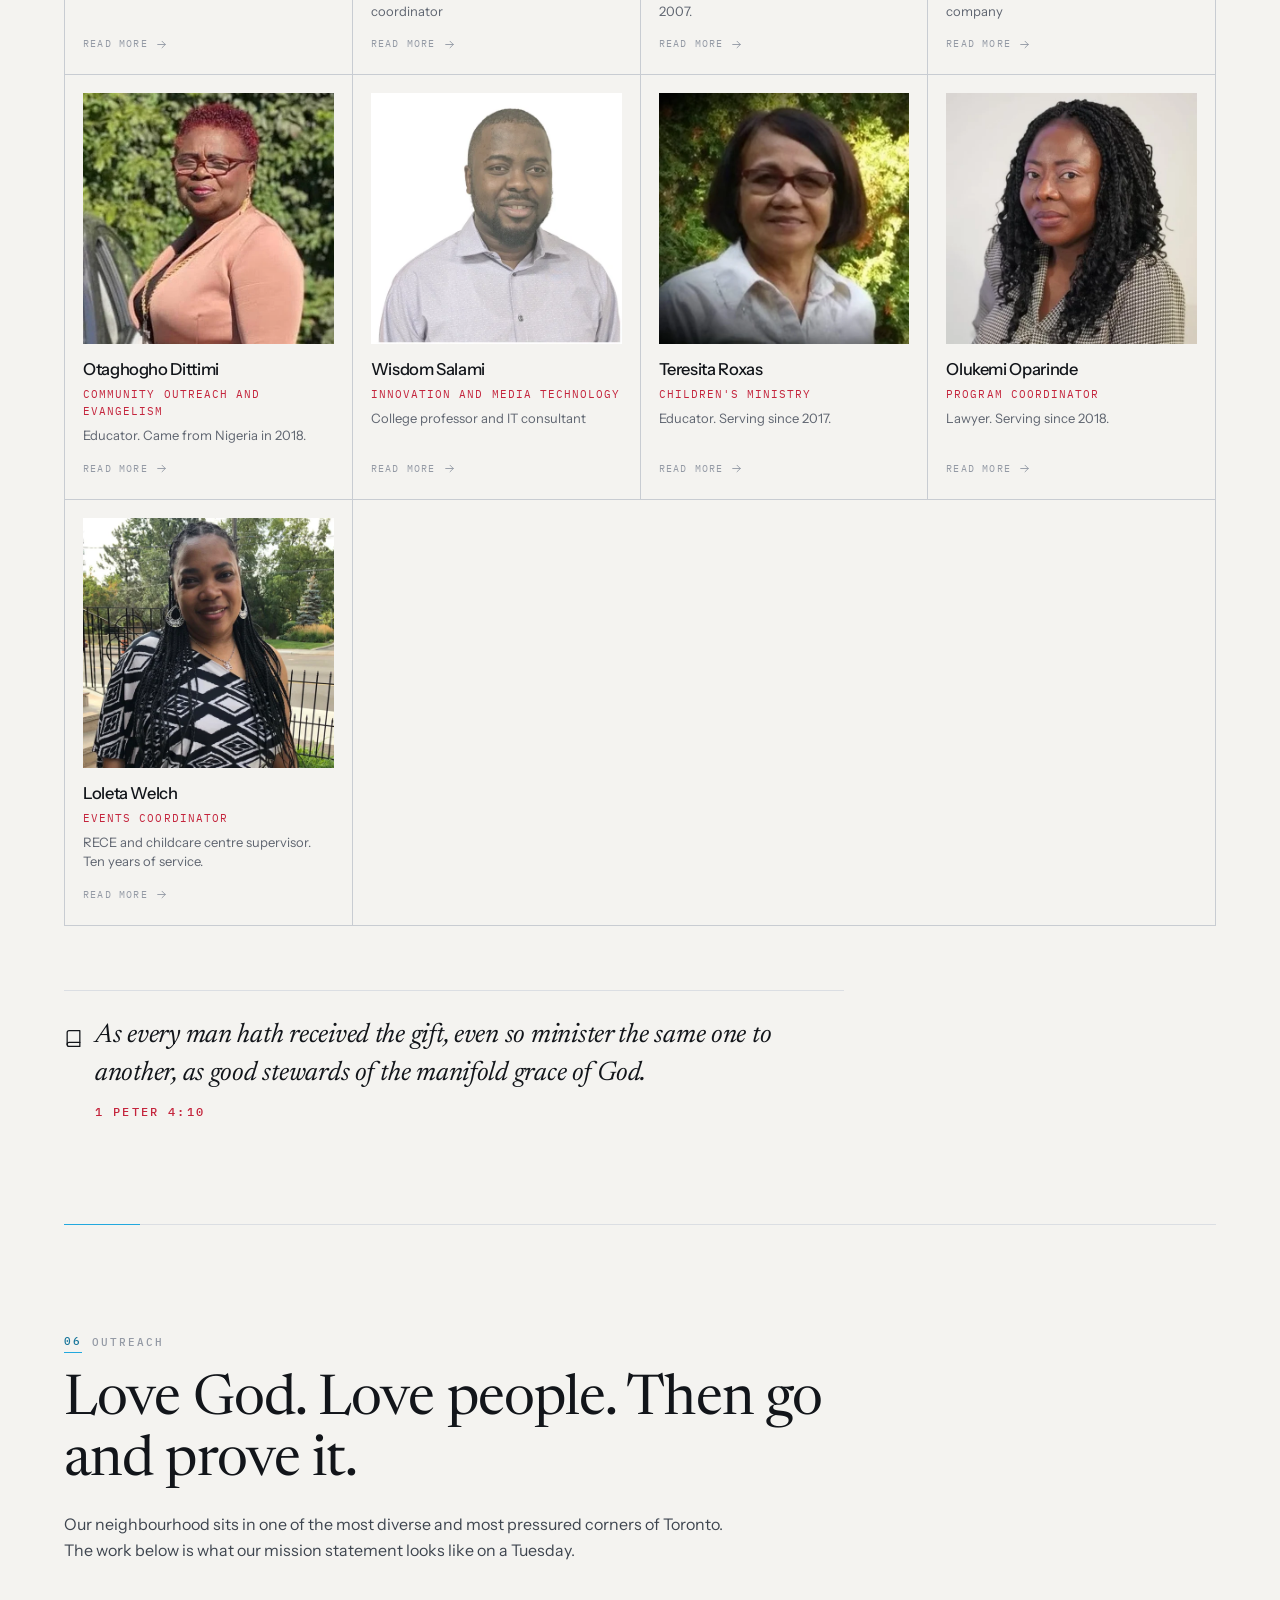
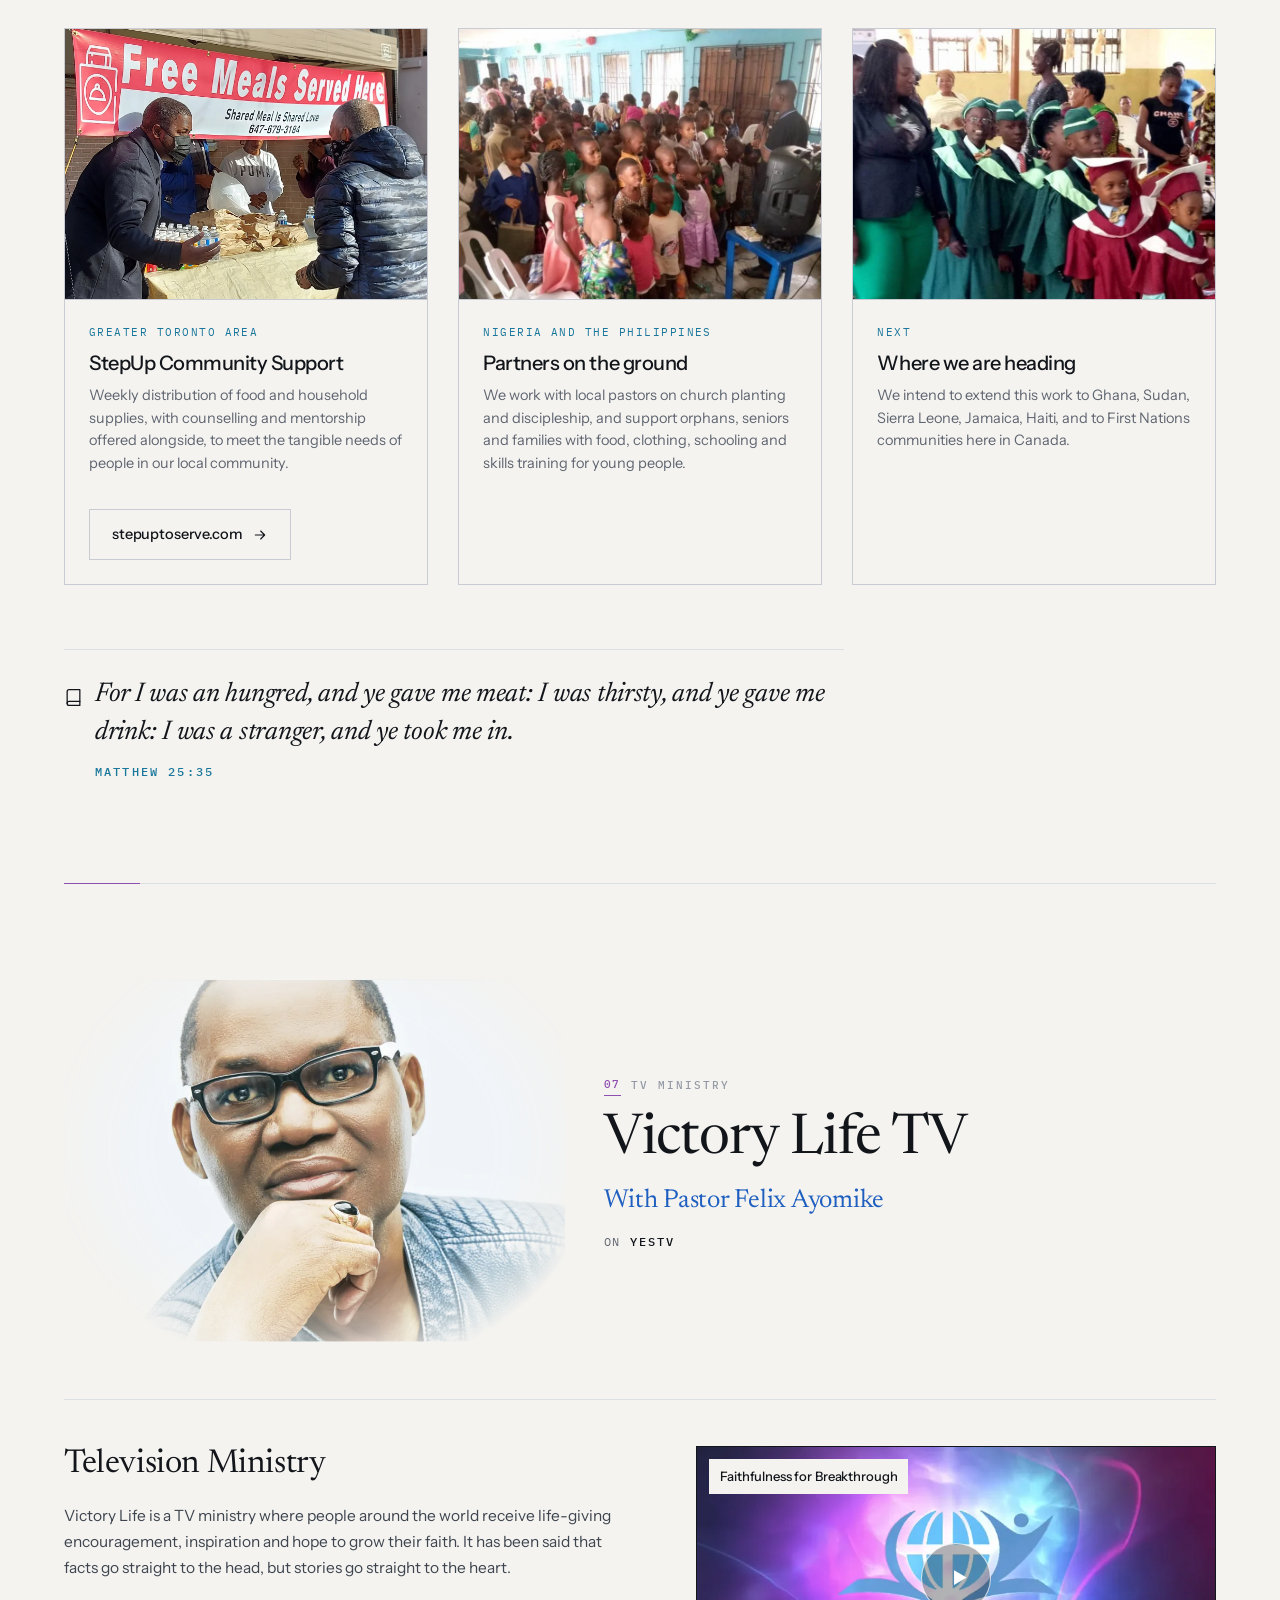
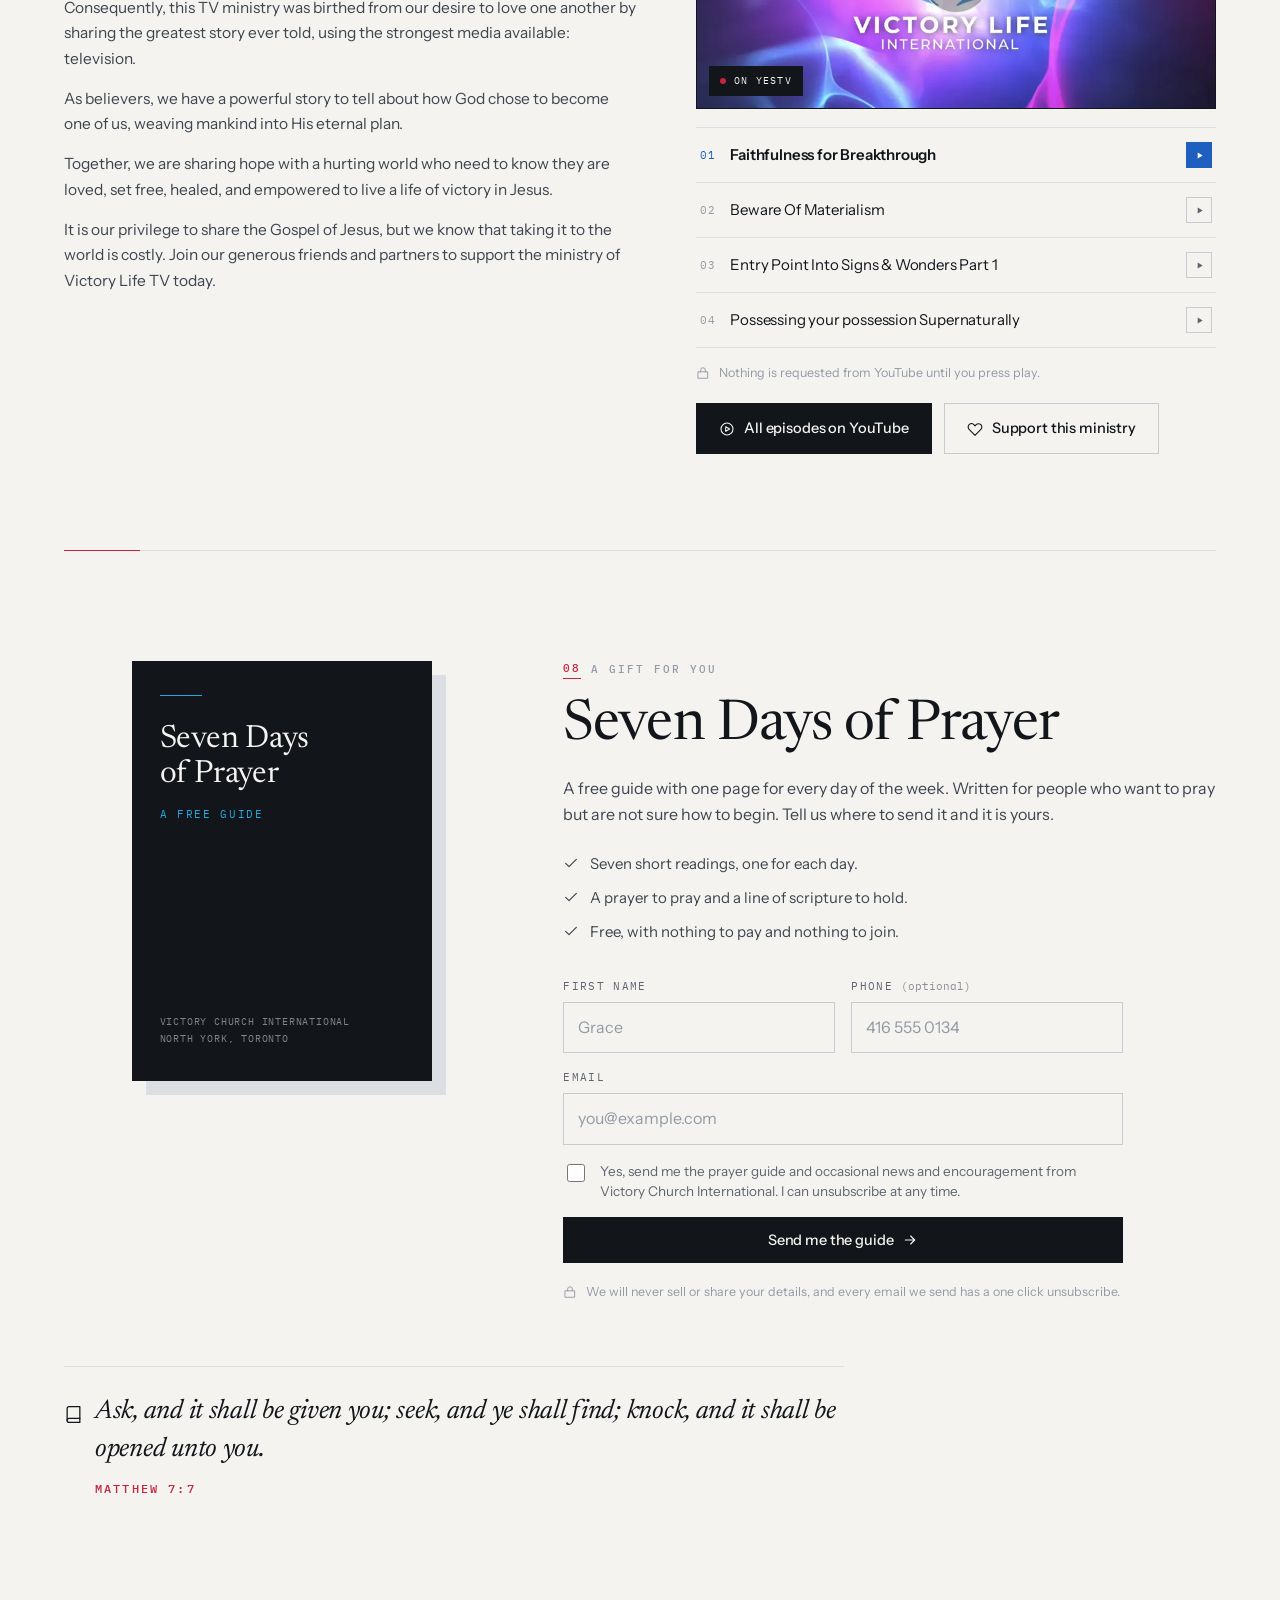
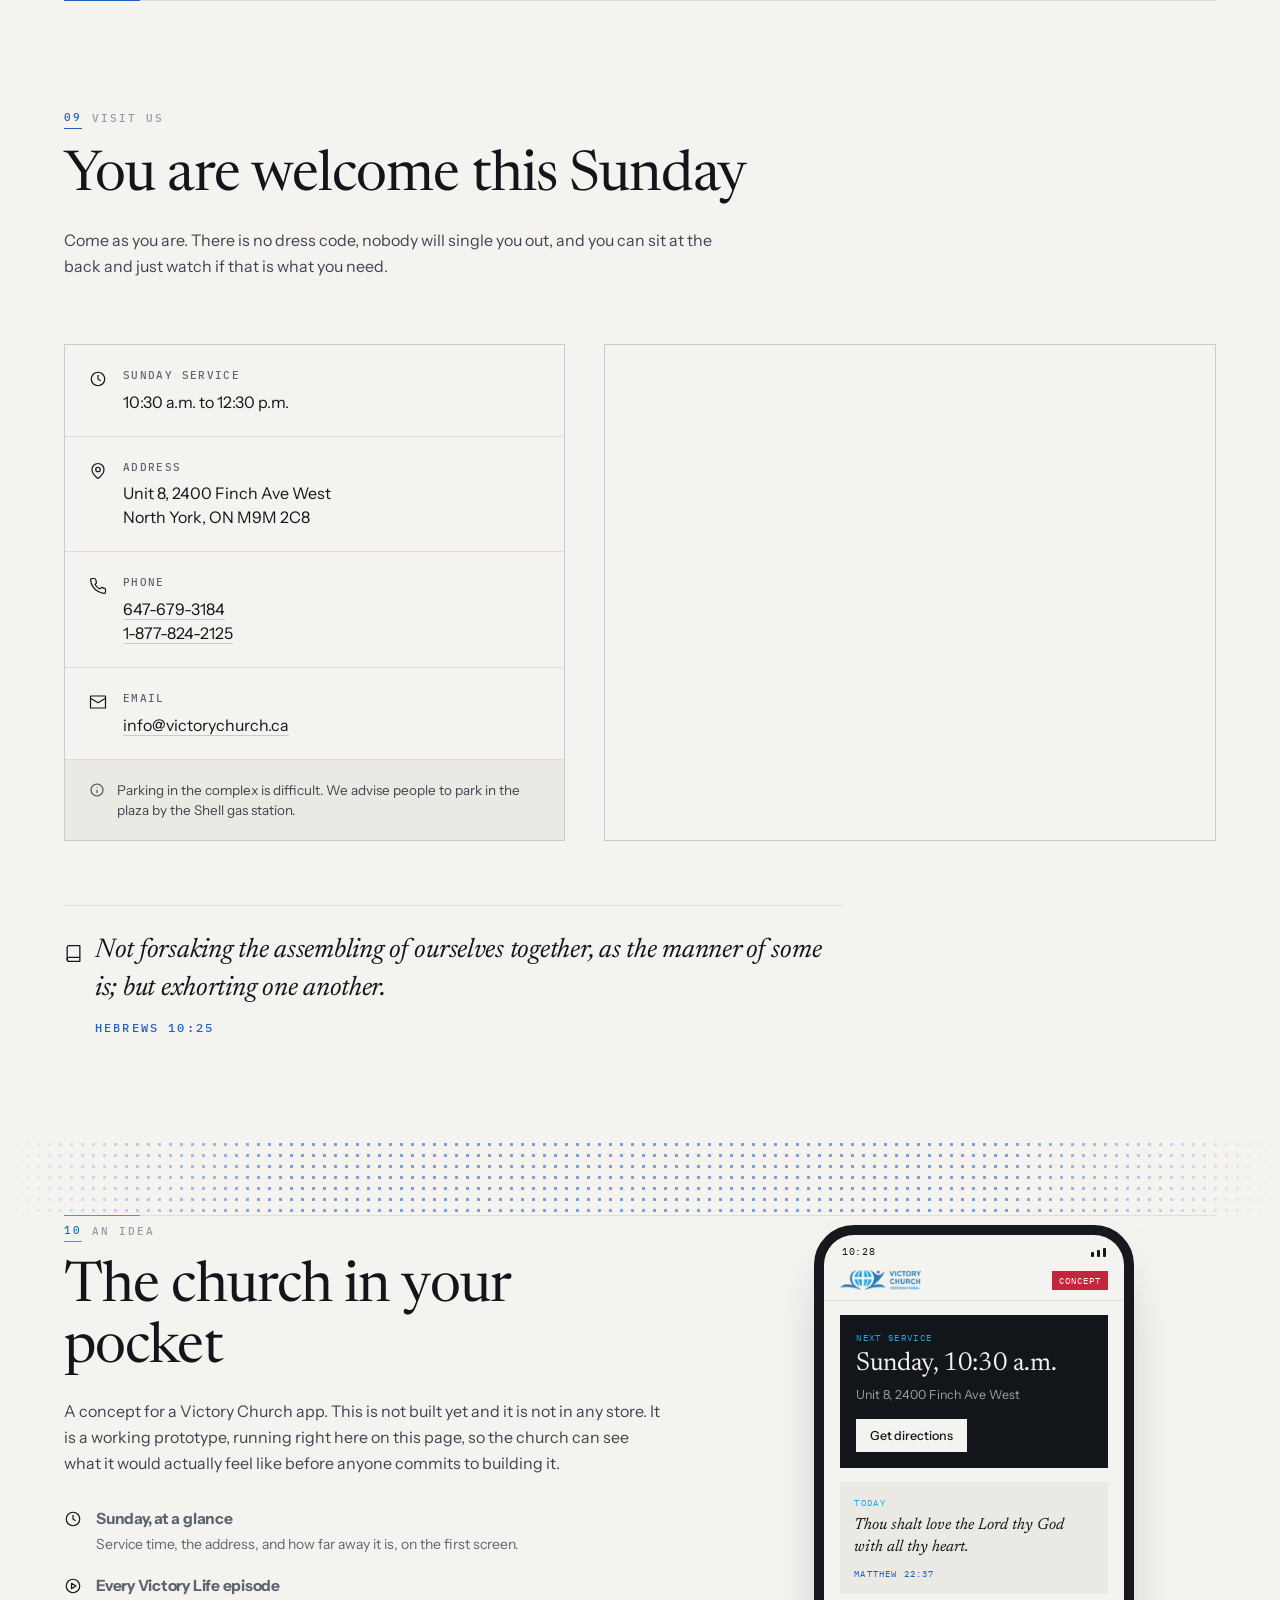
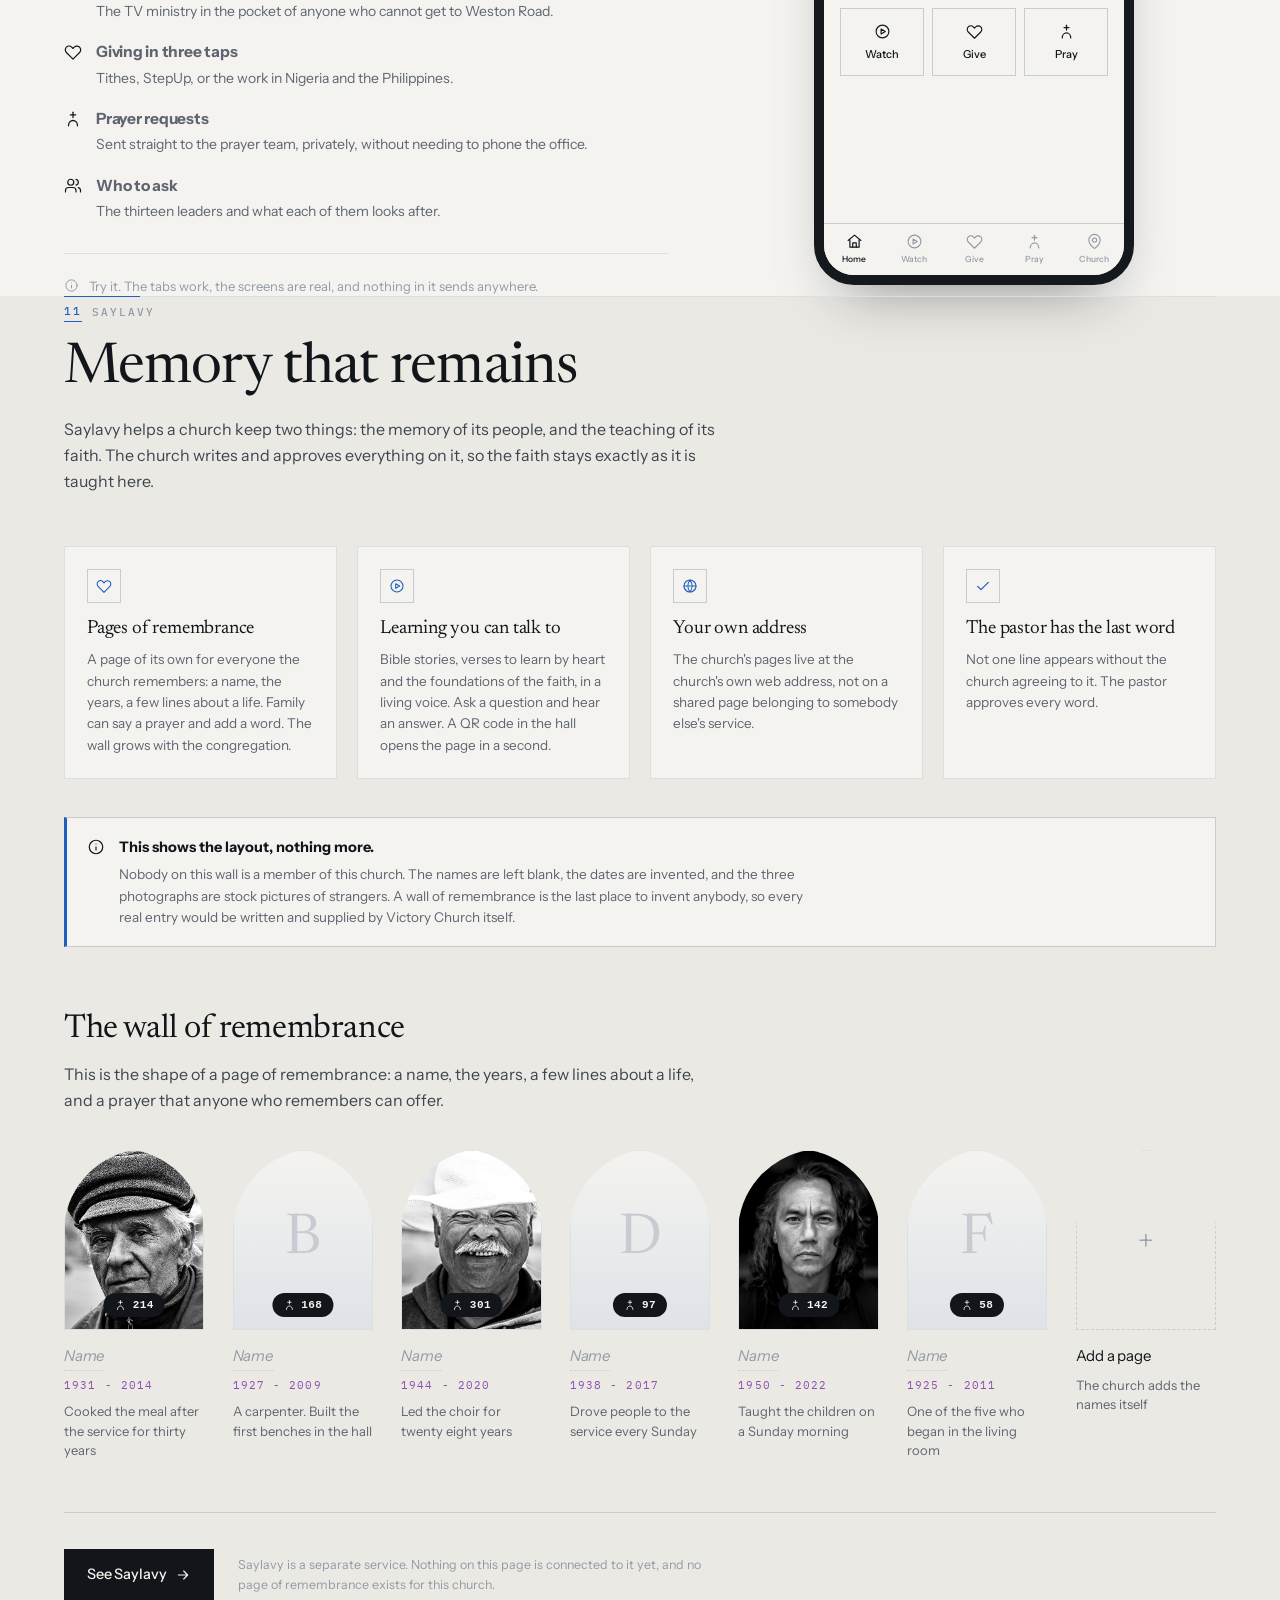
==== commit f24fc006: "Put the cloth's four colours through the whole page, not in a swatch panel The colour panel is gone." ====
--- a/index.html
+++ b/index.html
@@ -14,7 +14,7 @@
 <link rel="preconnect" href="https://fonts.googleapis.com">
 <link rel="preconnect" href="https://fonts.gstatic.com" crossorigin>
 <link href="https://fonts.googleapis.com/css2?family=Instrument+Sans:wght@400;500;600&family=IBM+Plex+Mono:wght@400;500&family=Newsreader:ital,opsz,wght@0,6..72,400;1,6..72,400&family=Parisienne&display=swap" rel="stylesheet">
-<link rel="stylesheet" href="assets/css/main.css?v=52">
+<link rel="stylesheet" href="assets/css/main.css?v=53">
 </head>
 <body>
 
@@ -462,57 +462,6 @@
   </div>
 </section>
 
-<!-- ============ the cloth ============ -->
-<section class="sec sec-rule" id="cloth">
-  <div class="wrap">
-    <div class="sec-head">
-      <span class="eyebrow"><i class="num">04</i> The cloth</span>
-      <h2 class="h-lg">The palette walks in on Sunday morning</h2>
-      <p class="lede">Wax print is how a good part of this congregation dresses for church, and a
-        family will often arrive wearing one shared pattern. These four came off a single headwrap.
-        Three of them were already on this page.</p>
-    </div>
-
-    <ul class="cloth-row rv">
-        <li data-c="cyan">
-          <svg class="cloth-sw" aria-hidden="true"><use href="#i-rings"/></svg>
-          <h3>Cyan</h3>
-          <p class="hex">#22A8DE</p>
-          <p>The brightest ring on the cloth, and within a shade of the blue the church already prints.</p>
-        </li>
-        <li data-c="royal">
-          <svg class="cloth-sw" aria-hidden="true"><use href="#i-rings"/></svg>
-          <h3>Royal</h3>
-          <p class="hex">#1F5FBF</p>
-          <p>The wide band, the one the eye lands on first. It carries the history on this page.</p>
-        </li>
-        <li data-c="orchid">
-          <svg class="cloth-sw" aria-hidden="true"><use href="#i-rings"/></svg>
-          <h3>Orchid</h3>
-          <p class="hex">#8E4FB0</p>
-          <p>New to the page, old to the cloth. Of the four, this is the one the wardrobe adds.</p>
-        </li>
-        <li data-c="red">
-          <svg class="cloth-sw" aria-hidden="true"><use href="#i-rings"/></svg>
-          <h3>Red fleck</h3>
-          <p class="hex">#C4243C</p>
-          <p>Never an area, always a speck. It is what keeps the ground from going flat.</p>
-        </li>
-    </ul>
-
-    <p class="cloth-foot">
-      <svg aria-hidden="true"><use href="#i-info"/></svg>
-      Read straight off the cloth, then held to the same rule as every other colour here. Each one is
-      dark enough to carry a label at 4.5 to 1 against this paper, so it never turns into decoration.
-    </p>
-
-    <p class="scrip">
-      <svg aria-hidden="true"><use href="#i-book"/></svg>
-      <span>Thou shalt make the tabernacle with ten curtains of fine twined linen, and blue, and purple, and scarlet. <cite>Exodus 26:1</cite></span>
-    </p>
-</div>
-</section>
-
 <!-- ============ stats ============ -->
 <section class="sec sec-rule" style="padding-block:clamp(44px,5vw,68px)">
   <div class="wrap">
@@ -522,6 +471,10 @@
       <div class="stat"><b>13</b><span>Ministry leaders serving alongside full time careers</span></div>
       <div class="stat"><b>3</b><span>Countries where we support local pastors and children</span></div>
     </div>
+      <p class="scrip">
+      <svg aria-hidden="true"><use href="#i-book"/></svg>
+      <span>Thou shalt make the tabernacle with ten curtains of fine twined linen, and blue, and purple, and scarlet. <cite>Exodus 26:1</cite></span>
+    </p>
   </div>
 </section>
 
@@ -529,7 +482,7 @@
 <section class="sec sec-rule" id="beliefs">
   <div class="wrap">
     <div class="sec-head mid">
-      <span class="eyebrow"><i class="num">05</i> What we believe</span>
+      <span class="eyebrow"><i class="num">04</i> What we believe</span>
       <h2 class="h-lg">Ten convictions, plainly held</h2>
       <p class="lede">We are non denominational and charismatic. We believe the gifts and power of the
         Holy Spirit did not stop with the first century, and that they are available to believers today.</p>
@@ -582,7 +535,7 @@
 <section class="sec sec-rule" id="team">
   <div class="wrap">
     <div class="sec-head">
-      <span class="eyebrow"><i class="num">06</i> Our team</span>
+      <span class="eyebrow"><i class="num">05</i> Our team</span>
       <h2 class="h-lg">Thirteen leaders, and thirteen day jobs</h2>
       <p class="lede">Read the roster and you read the congregation. Doctors, nurses, pharmacists,
         lawyers, professors and business owners, most of whom came to Canada from somewhere else, and
@@ -758,7 +711,7 @@
 <section class="sec sec-rule" id="outreach">
   <div class="wrap">
     <div class="sec-head">
-      <span class="eyebrow"><i class="num">07</i> Outreach</span>
+      <span class="eyebrow"><i class="num">06</i> Outreach</span>
       <h2 class="h-lg">Love God. Love people. Then go and prove it.</h2>
       <p class="lede">Our neighbourhood sits in one of the most diverse and most pressured corners of
         Toronto. The work below is what our mission statement looks like on a Tuesday.</p>
@@ -808,7 +761,7 @@
         <img src="assets/img/pastor-felix-wide.webp" alt="Pastor Felix Ayomike" loading="lazy" width="928" height="672">
       </figure>
       <div class="tv-title">
-        <span class="eyebrow"><i class="num">08</i> TV Ministry</span>
+        <span class="eyebrow"><i class="num">07</i> TV Ministry</span>
         <h2 class="h-lg">Victory Life TV</h2>
         <p class="tv-with">With Pastor Felix Ayomike</p>
         <p class="tv-net">on <b>yesTV</b></p>
@@ -901,7 +854,7 @@
         </div>
       </div>
       <div class="rv">
-        <span class="eyebrow"><i class="num">09</i> A gift for you</span>
+        <span class="eyebrow"><i class="num">08</i> A gift for you</span>
         <h2 class="h-lg" style="margin:16px 0 20px">Seven Days of Prayer</h2>
         <p class="lede">A free guide with one page for every day of the week. Written for people who
           want to pray but are not sure how to begin. Tell us where to send it and it is yours.</p>
@@ -959,7 +912,7 @@
 <section class="sec sec-rule" id="visit">
   <div class="wrap">
     <div class="sec-head">
-      <span class="eyebrow"><i class="num">10</i> Visit us</span>
+      <span class="eyebrow"><i class="num">09</i> Visit us</span>
       <h2 class="h-lg">You are welcome this Sunday</h2>
       <p class="lede">Come as you are. There is no dress code, nobody will single you out, and you can
         sit at the back and just watch if that is what you need.</p>
@@ -990,7 +943,7 @@
 <section class="app sec-rule" id="app">
   <div class="wrap app-grid">
     <div class="app-body rv">
-      <span class="eyebrow"><i class="num">11</i> An idea</span>
+      <span class="eyebrow"><i class="num">10</i> An idea</span>
       <h2 class="h-lg">The church in your pocket</h2>
       <p class="lede">A concept for a Victory Church app. This is not built yet and it is not in any
         store. It is a working prototype, running right here on this page, so the church can see
@@ -1149,7 +1102,7 @@
 <section class="say sec-rule" id="saylavy">
   <div class="wrap">
     <div class="say-head rv">
-      <span class="eyebrow"><i class="num">12</i> Saylavy</span>
+      <span class="eyebrow"><i class="num">11</i> Saylavy</span>
       <h2 class="h-lg">Memory that remains</h2>
       <p class="lede">Saylavy helps a church keep two things: the memory of its people, and the
         teaching of its faith. The church writes and approves everything on it, so the faith stays
@@ -1371,6 +1324,6 @@
   </div>
 </dialog>
 
-<script src="assets/js/main.js?v=52"></script>
+<script src="assets/js/main.js?v=53"></script>
 </body>
 </html>
--- a/assets/css/main.css
+++ b/assets/css/main.css
@@ -20,20 +20,20 @@
   --blue-lt:  #22A8DE;   /* the logo cyan, hairlines and dark grounds only */
 
   /* Their brand, read off the banner on victorychurch.ca. The -t variants are
-     deepened until they clear 4.5:1 against the paper, because cyan and orange
+     deepened until they clear 4.5:1 against the paper, because cyan and orchid
      at full strength measure about 2.4:1 and are unreadable as label text. */
   --cyan:     #22A8DE;   --cyan-t:     #18769B;   /* 4.61:1 */
   --royal:    #1F5FBF;   --royal-t:    #1F5FBF;   /* 5.49:1 */
-  --orange:   #DE8A21;   --orange-t:   #975E16;   /* 4.81:1 */
   --crimson:  #C4243C;   --crimson-t:  #C4243C;   /* 5.16:1 */
 
-  /* The one colour the congregation's wax print adds that the banner did not
-     have. It clears 4.86:1 on paper as drawn, so it needs no deepened twin. */
+  /* Orchid replaces the orange the banner carried. It is read off the wax print
+     this congregation wears on a Sunday, which has no orange in it at all, and
+     it clears 4.86:1 on paper as drawn, so it needs no deepened twin. */
   --orchid:   #8E4FB0;   --orchid-t:   #8E4FB0;   /* 4.86:1 */
 
   /* Each section sets these. Colour says where you are, it is not a surface. */
-  --accent:   var(--blue);
-  --accent-t: var(--blue);
+  --accent:   var(--royal);
+  --accent-t: var(--royal-t);
 
   --sans: "Instrument Sans", -apple-system, BlinkMacSystemFont, "Segoe UI", Roboto, Helvetica, Arial, sans-serif;
   /* The research brief asked for a serif to carry the 1856 building and the
@@ -112,7 +112,10 @@
   transform: translateX(-50%);
   width: min(var(--wrap), calc(100vw - var(--gut) * 2));
   height: 1px;
-  background: var(--rule-2);
+  /* The rule that opens a section opens in that section's colour, then drops
+     back to a hairline. Colour reaches the top of every section without
+     anything on the page having to be painted in. */
+  background: linear-gradient(to right, var(--accent) 0 76px, var(--rule-2) 76px);
   z-index: 3;
 }
 
@@ -1361,16 +1364,20 @@
 }
 
 /* ---------------------------------------------------- section accents ----- */
-/* One brand colour per section, so the colour tells you where you are in the
-   page rather than decorating it. Read off the church's own banner. */
+/* One colour per section, so the colour tells you where you are in the page
+   rather than decorating it. All four are read off the wax print the
+   congregation wears, and every section now carries one: nothing is left
+   sitting on the default blue. */
 #sunday   { --accent: var(--cyan);    --accent-t: var(--cyan-t); }
 #heritage { --accent: var(--royal);   --accent-t: var(--royal-t); }
-#beliefs  { --accent: var(--orange);  --accent-t: var(--orange-t); }
+#beliefs  { --accent: var(--orchid);  --accent-t: var(--orchid-t); }
 #team     { --accent: var(--crimson); --accent-t: var(--crimson-t); }
-#cloth    { --accent: var(--orchid);  --accent-t: var(--orchid-t); }
 #outreach { --accent: var(--cyan);    --accent-t: var(--cyan-t); }
-#guide    { --accent: var(--orange);  --accent-t: var(--orange-t); }
+#tv       { --accent: var(--orchid);  --accent-t: var(--orchid-t); }
+#guide    { --accent: var(--crimson); --accent-t: var(--crimson-t); }
 #visit    { --accent: var(--royal);   --accent-t: var(--royal-t); }
+#app      { --accent: var(--cyan);    --accent-t: var(--cyan-t); }
+.verse    { --accent: var(--orchid);  --accent-t: var(--orchid-t); }
 
 /* ------------------------------------------------------------ dot field --- */
 /* Their banner is built out of halftone dots, which is the one motif their
@@ -1393,7 +1400,7 @@
   pointer-events: none;
   background-image:
     radial-gradient(circle at center, var(--cyan) 1.7px, transparent 1.8px),
-    radial-gradient(circle at center, var(--orange) 1.7px, transparent 1.8px);
+    radial-gradient(circle at center, var(--orchid) 1.7px, transparent 1.8px);
   background-size: 13px 13px, 13px 13px;
   background-position: 0 0, 6.5px 6.5px;
   opacity: .30;
@@ -1597,7 +1604,7 @@
   margin: 0 auto clamp(24px, 3vw, 36px);
   display: block;
   fill: none;
-  stroke: var(--royal);
+  stroke: var(--accent);
   stroke-width: 2.6;
   opacity: .5;
 }
@@ -2556,7 +2563,7 @@
   font-family: var(--mono);
   font-size: 11px;
   letter-spacing: .1em;
-  color: var(--orange-t);
+  color: var(--orchid-t);
 }
 .mem-line { margin: 8px 0 0; font-size: 13px; line-height: 1.5; color: var(--mute); }
 
@@ -2601,69 +2608,6 @@
 }
 
 
-/* ------------------------------------------------------------- the cloth --- */
-/* The four colours the congregation actually wears, read off one headwrap. The
-   swatch is drawn as concentric line rather than filled as a block, because the
-   print is rings and because a filled block of colour would be the loudest thing
-   on a page made of hairlines. */
-.cloth-row {
-  display: grid;
-  grid-template-columns: repeat(4, minmax(0, 1fr));
-  gap: clamp(22px, 3vw, 44px);
-  list-style: none;
-  margin: 0;
-  padding: 0;
-}
-.cloth-row li {
-  border-top: 1px solid var(--rule);
-  padding-top: 22px;
-}
-.cloth-row li[data-c="cyan"]   { --sw: var(--cyan);    --sw-t: var(--cyan-t); }
-.cloth-row li[data-c="royal"]  { --sw: var(--royal);   --sw-t: var(--royal-t); }
-.cloth-row li[data-c="orchid"] { --sw: var(--orchid);  --sw-t: var(--orchid-t); }
-.cloth-row li[data-c="red"]    { --sw: var(--crimson); --sw-t: var(--crimson-t); }
-
-.cloth-sw {
-  width: 56px;
-  height: 56px;
-  display: block;
-  margin-bottom: 18px;
-  color: var(--sw);
-  transition: transform .4s var(--ease);
-}
-.cloth-row li:hover .cloth-sw { transform: scale(1.06); }
-
-.cloth-row h3 {
-  font-family: var(--sans);
-  font-size: 16px;
-  font-weight: 500;
-  letter-spacing: 0;
-}
-.cloth-row .hex {
-  margin: 5px 0 10px;
-  font-family: var(--mono);
-  font-size: 11.5px;
-  letter-spacing: .08em;
-  color: var(--sw-t);
-}
-.cloth-row p { margin: 0; font-size: 14.5px; line-height: 1.55; color: var(--ink-2); }
-
-.cloth-foot {
-  display: flex;
-  gap: 12px;
-  max-width: 78ch;
-  margin: clamp(30px, 4vw, 46px) 0 0;
-  padding: 18px 22px;
-  background: var(--paper-d);
-  font-size: 13px;
-  line-height: 1.5;
-  color: var(--mute);
-}
-.cloth-foot svg { width: 15px; height: 15px; flex: none; margin-top: 2px; stroke: var(--accent); }
-
-@media (max-width: 900px) { .cloth-row { grid-template-columns: repeat(2, minmax(0, 1fr)); } }
-@media (max-width: 520px) { .cloth-row { grid-template-columns: 1fr; gap: 26px; } }
-
 /* ------------------------------------------------------------- scripture --- */
 /* One line of King James at the foot of each section, in the same voice as the
    full verse panel higher up the page. Serif and italic so it reads as quoted
@@ -2673,25 +2617,42 @@
   display: flex;
   gap: 12px;
   align-items: baseline;
-  max-width: 84ch;
-  margin: clamp(34px, 4vw, 54px) 0 0;
-  padding-top: 18px;
+  max-width: 52ch;
+  margin: clamp(40px, 5vw, 66px) 0 0;
+  padding-top: 26px;
   border-top: 1px solid var(--rule-2);
   font-family: var(--serif);
-  font-size: clamp(15px, 1.4vw, 16.5px);
+  font-size: clamp(19px, 2.2vw, 27px);
   font-style: italic;
-  line-height: 1.55;
-  color: var(--ink-2);
-}
-.scrip svg { width: 15px; height: 15px; flex: none; transform: translateY(2px); stroke: var(--accent); }
+  line-height: 1.4;
+  letter-spacing: -.01em;
+  color: var(--ink);
+}
+.scrip svg { width: 19px; height: 19px; flex: none; transform: translateY(6px); stroke: var(--accent); }
 .scrip cite {
+  display: block;
+  margin-top: 12px;
   font-family: var(--mono);
   font-style: normal;
-  font-size: 10.5px;
+  font-size: 12px;
   font-weight: 500;
-  letter-spacing: .16em;
+  letter-spacing: .18em;
   text-transform: uppercase;
   color: var(--accent-t);
-  white-space: nowrap;
-  margin-left: 6px;
-}
+}
+
+/* ------------------------------------------------- the four, in the page --- */
+/* The colours are not shown anywhere as swatches. They are simply what the page
+   counts, numbers and rules are drawn in, so a reader meets all four on the way
+   down without ever being handed a palette. */
+.stat:nth-child(1) b { color: var(--cyan-t); }
+.stat:nth-child(2) b { color: var(--royal-t); }
+.stat:nth-child(3) b { color: var(--orchid-t); }
+.stat:nth-child(4) b { color: var(--crimson-t); }
+
+.creed-item:nth-child(4n + 1) .creed-n { color: var(--cyan-t); }
+.creed-item:nth-child(4n + 2) .creed-n { color: var(--royal-t); }
+.creed-item:nth-child(4n + 3) .creed-n { color: var(--orchid-t); }
+.creed-item:nth-child(4n + 4) .creed-n { color: var(--crimson-t); }
+
+.rot-dot.is-on { background: var(--accent); }
